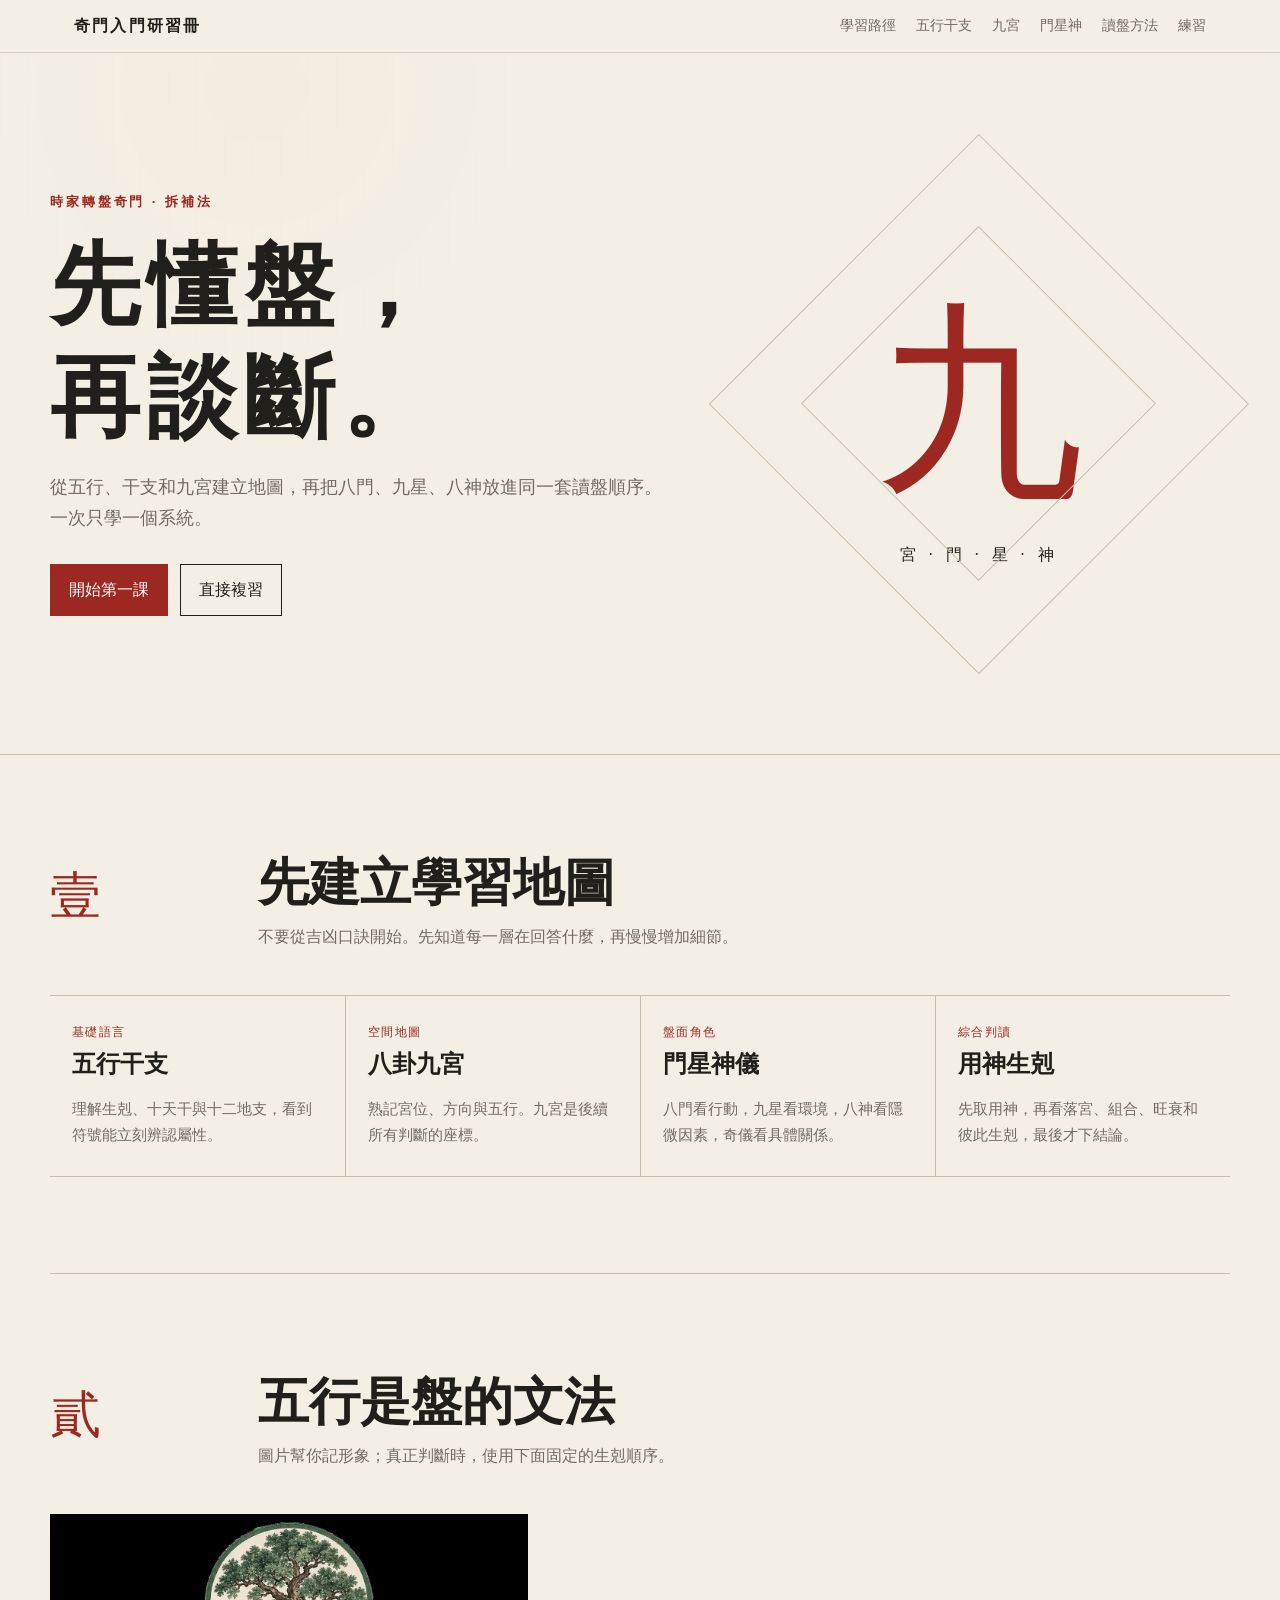
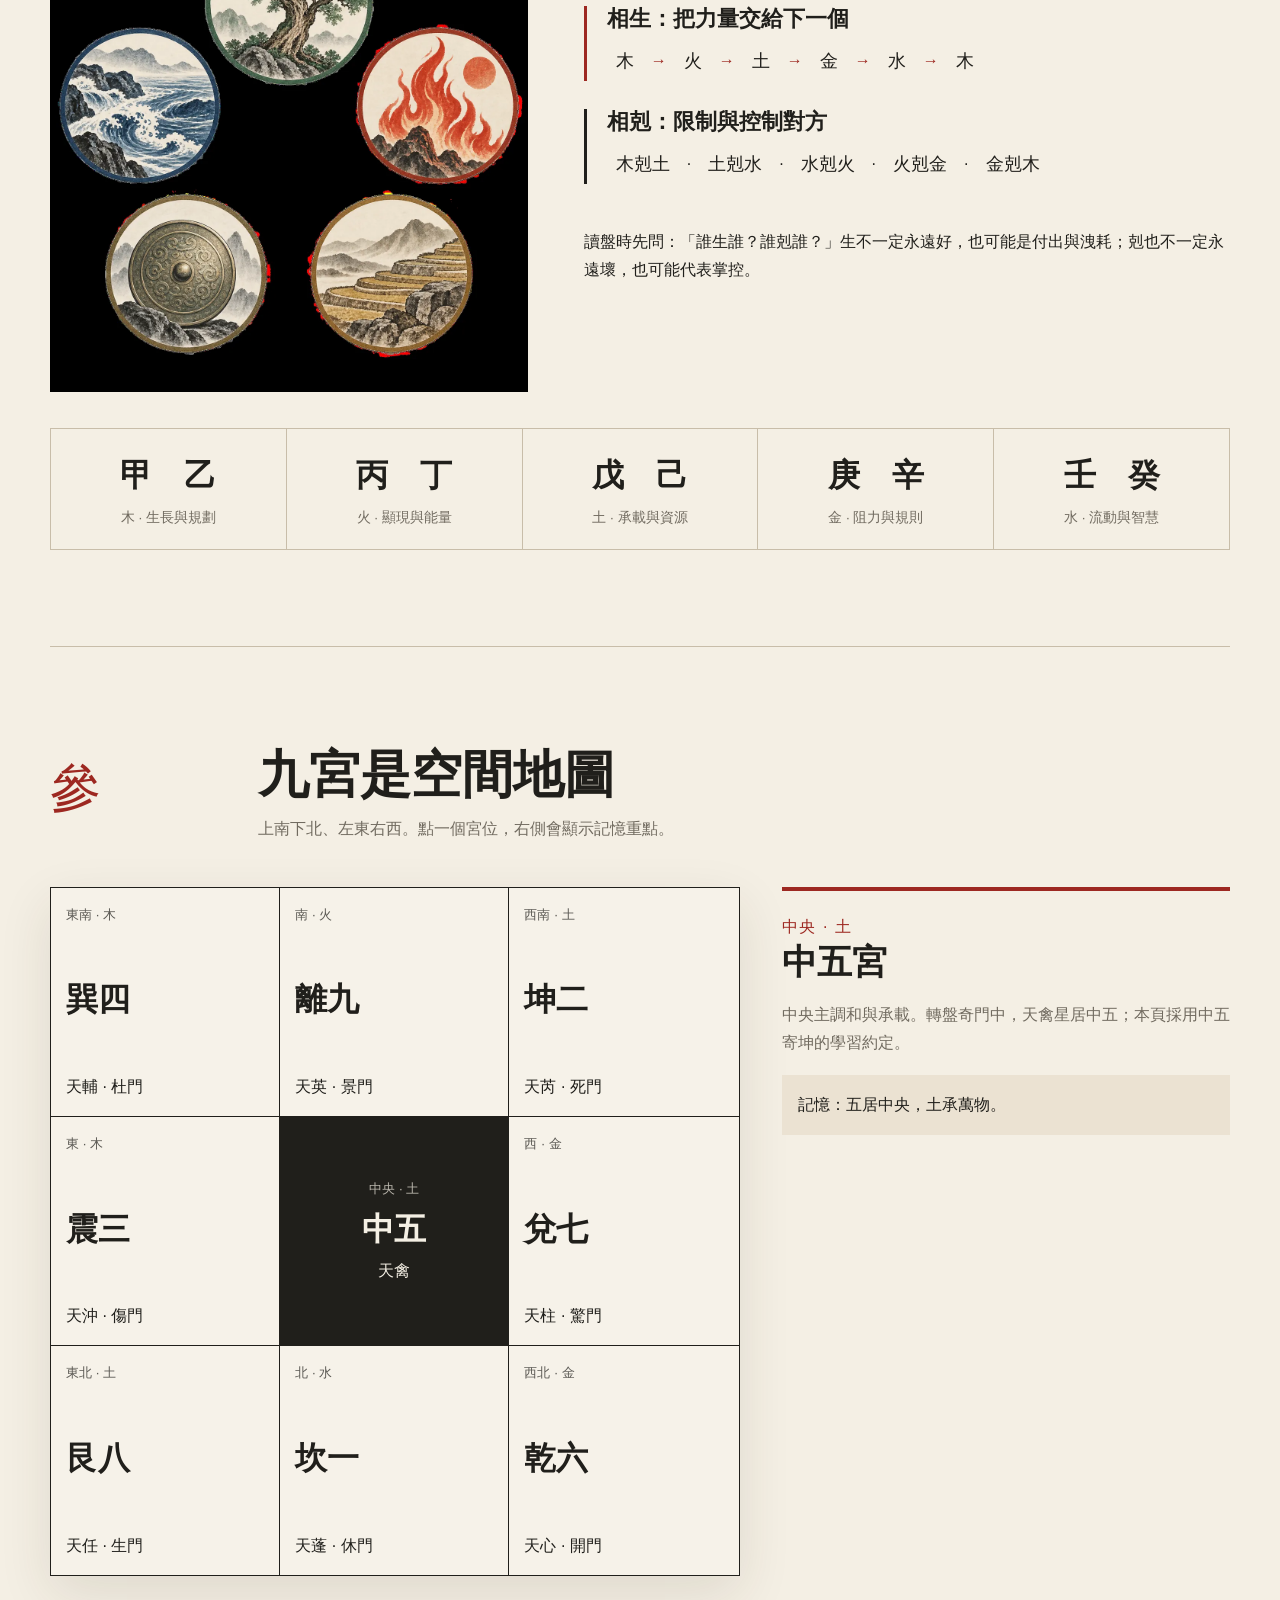
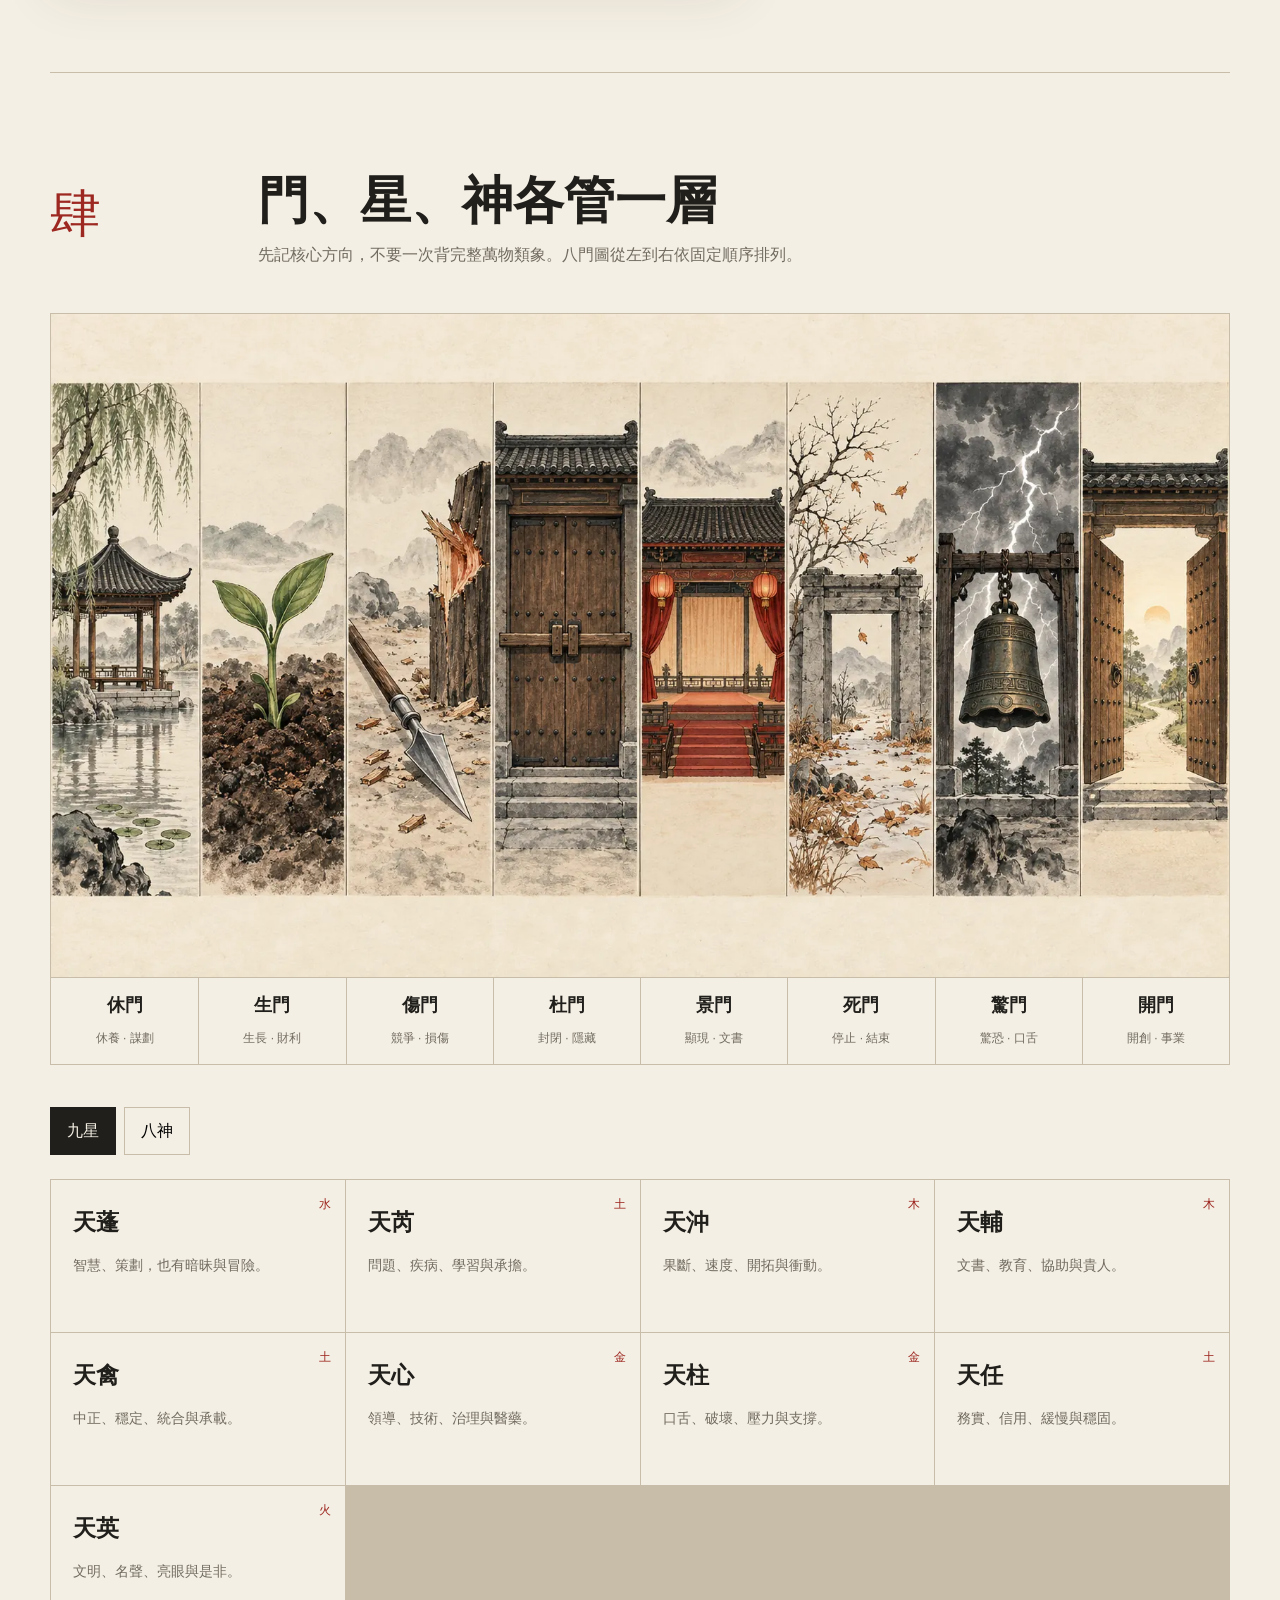
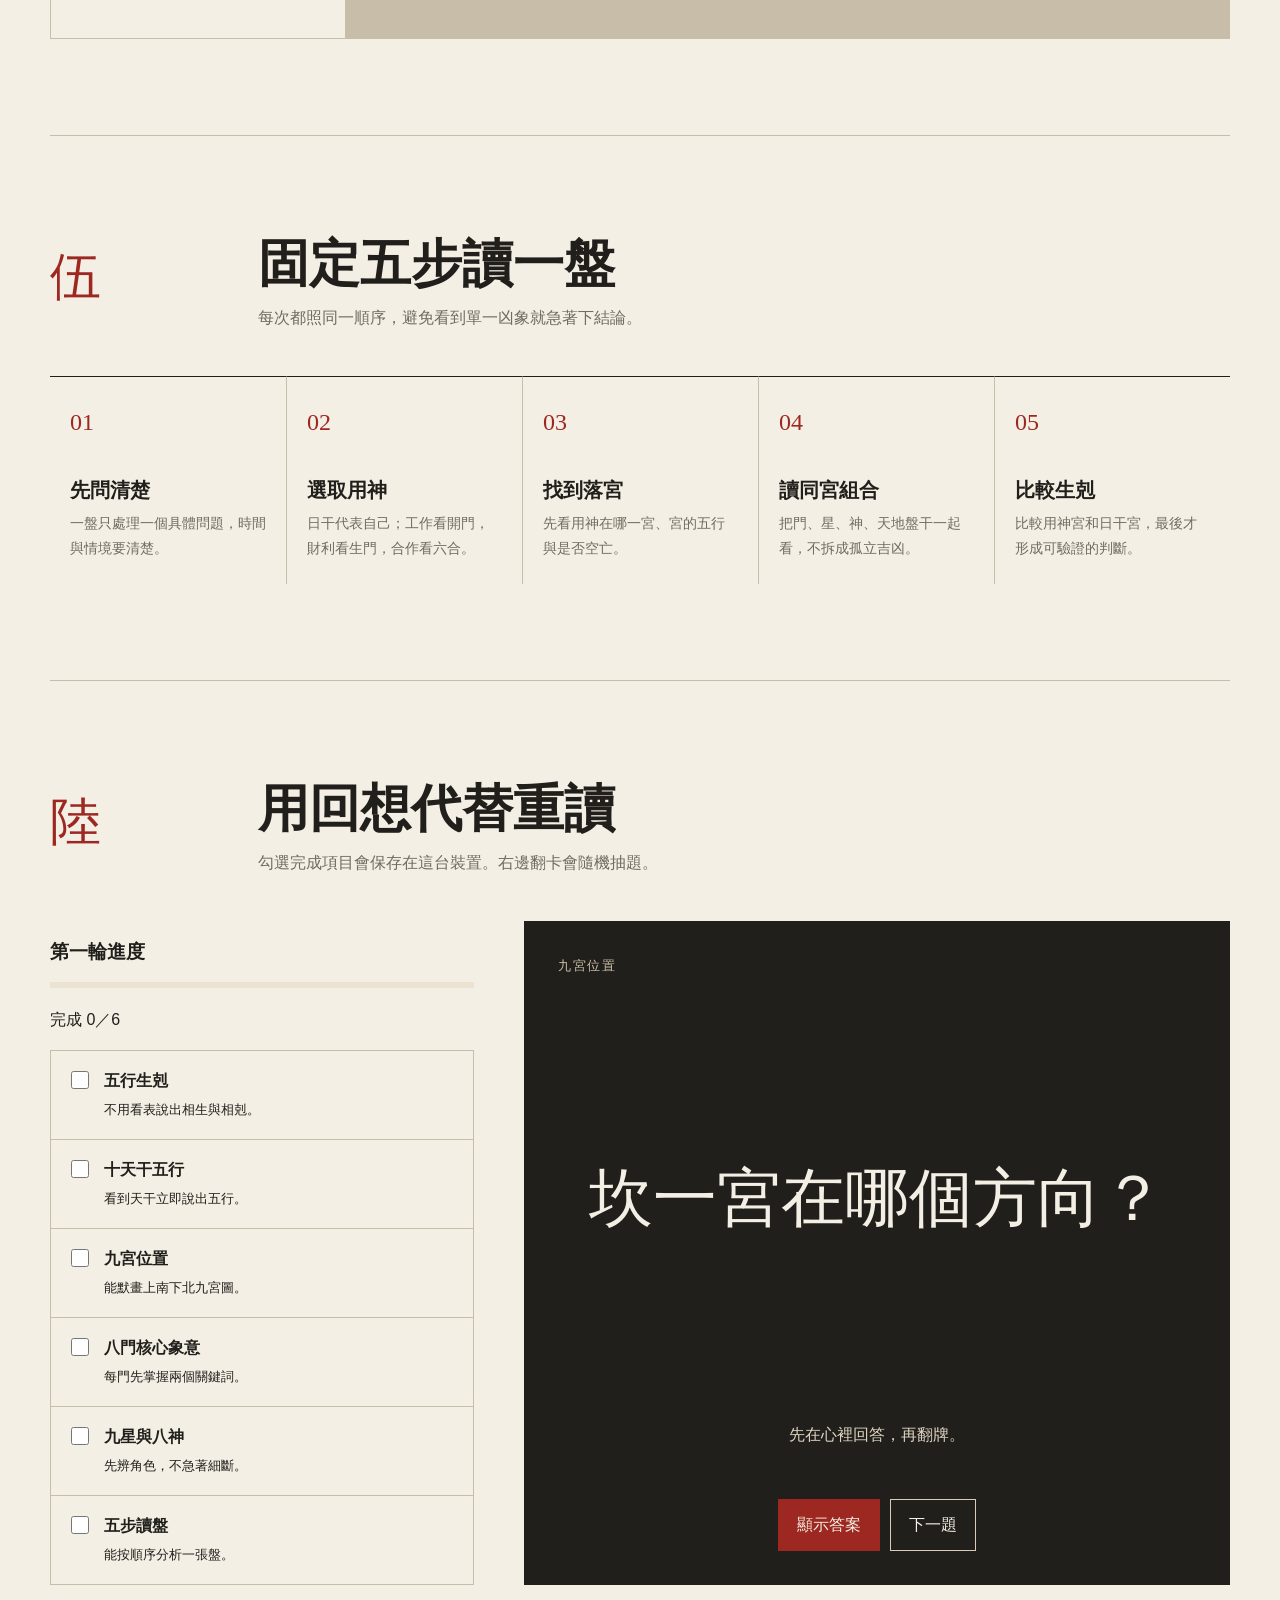
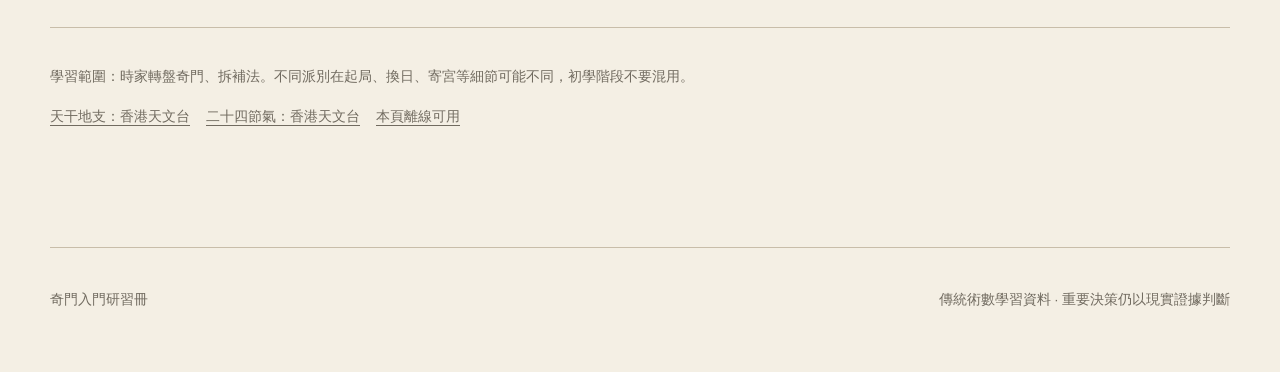
==== index.html @ 58c88478 "Initial: qimen learning page for GitHub Pages" ====
<!doctype html>
<html lang="zh-Hant">
<head>
  <meta charset="utf-8">
  <meta name="viewport" content="width=device-width, initial-scale=1">
  <meta name="description" content="時家轉盤奇門・拆補法的零基礎學習頁：五行、九宮、八門、九星、八神與讀盤步驟。">
  <title>奇門入門研習冊</title>
  <style>
    :root {
      --paper:#f4efe4; --paper-2:#ebe2d2; --ink:#201f1b; --muted:#716b60;
      --line:#c8bda9; --red:#9d2821; --red-dark:#711b17; --green:#49664d;
      --gold:#9b7a3d; --shadow:0 18px 50px rgba(56,42,24,.11);
      --serif:"Noto Serif TC","Songti TC","PMingLiU",serif;
      --sans:"Noto Sans TC","PingFang TC","Microsoft JhengHei",sans-serif;
    }
    *{box-sizing:border-box}
    html{scroll-behavior:smooth}
    body{margin:0;background:var(--paper);color:var(--ink);font-family:var(--sans);line-height:1.75}
    body::before{content:"";position:fixed;inset:0;pointer-events:none;opacity:.24;background-image:radial-gradient(circle at 20% 10%,rgba(157,40,33,.06),transparent 24%),linear-gradient(90deg,rgba(75,57,32,.025) 1px,transparent 1px);background-size:auto,28px 28px}
    a{color:inherit}
    button,input{font:inherit}
    .skip{position:absolute;left:-9999px}.skip:focus{left:16px;top:16px;z-index:20;background:var(--ink);color:var(--paper);padding:8px 14px}
    .topbar{position:sticky;top:0;z-index:10;background:rgba(244,239,228,.92);backdrop-filter:blur(14px);border-bottom:1px solid rgba(113,107,96,.22)}
    .nav{max-width:1180px;margin:auto;padding:12px 24px;display:flex;align-items:center;justify-content:space-between;gap:24px}
    .brand{font-family:var(--serif);font-weight:700;letter-spacing:.14em;white-space:nowrap}
    .nav-links{display:flex;gap:20px;overflow:auto;font-size:.9rem;color:var(--muted);scrollbar-width:none}.nav-links a{text-decoration:none;white-space:nowrap}.nav-links a:hover{color:var(--red)}
    .hero{min-height:78vh;display:grid;align-items:center;border-bottom:1px solid var(--line);position:relative;overflow:hidden}
    .hero-inner{width:min(1180px,calc(100% - 48px));margin:auto;padding:80px 0;display:grid;grid-template-columns:1.1fr .9fr;gap:64px;align-items:center}
    .eyebrow{color:var(--red);letter-spacing:.22em;font-size:.82rem;font-weight:700;text-transform:uppercase}
    h1,h2,h3{font-family:var(--serif);line-height:1.25}
    h1{font-size:clamp(3rem,7vw,6.8rem);font-weight:600;letter-spacing:.08em;margin:.18em 0}.hero p{font-size:1.1rem;color:var(--muted);max-width:39rem}
    .hero-actions{display:flex;gap:12px;flex-wrap:wrap;margin-top:30px}
    .btn{display:inline-flex;align-items:center;justify-content:center;padding:11px 18px;border:1px solid var(--ink);text-decoration:none;background:transparent;color:var(--ink);cursor:pointer}
    .btn.primary{background:var(--red);border-color:var(--red);color:#fff}.btn:hover{transform:translateY(-1px)}
    .hero-mark{aspect-ratio:1;position:relative;display:grid;place-items:center}
    .hero-mark::before,.hero-mark::after{content:"";position:absolute;border:1px solid var(--line);transform:rotate(45deg)}
    .hero-mark::before{inset:12%}.hero-mark::after{inset:25%}
    .hero-number{font-family:var(--serif);font-size:clamp(7rem,18vw,13rem);color:var(--red);line-height:1}.hero-caption{position:absolute;bottom:17%;font-family:var(--serif);letter-spacing:.28em}
    main{position:relative}
    .section{width:min(1180px,calc(100% - 48px));margin:auto;padding:96px 0;border-bottom:1px solid var(--line)}
    .section-head{display:grid;grid-template-columns:180px 1fr;gap:28px;margin-bottom:44px}.section-no{font-family:var(--serif);font-size:3.2rem;color:var(--red)}.section-title h2{font-size:clamp(2rem,4vw,3.6rem);margin:0 0 8px}.section-title p{margin:0;color:var(--muted);max-width:700px}
    .path{display:grid;grid-template-columns:repeat(4,1fr);border-top:1px solid var(--line);border-bottom:1px solid var(--line)}
    .path-item{padding:26px 22px;min-height:180px}.path-item+.path-item{border-left:1px solid var(--line)}.path-item strong{font-family:var(--serif);font-size:1.5rem}.path-item p{color:var(--muted);font-size:.92rem;margin:.8em 0 0}.path-tag{color:var(--red);font-size:.75rem;letter-spacing:.12em}
    .element-layout{display:grid;grid-template-columns:minmax(300px,.85fr) 1.15fr;gap:56px;align-items:center}.element-art{width:100%;display:block}.cycles{display:grid;gap:28px}.cycle{padding-left:20px;border-left:3px solid var(--red)}.cycle.control{border-color:var(--ink)}.cycle h3{margin:0 0 8px;font-size:1.35rem}.cycle-row{display:flex;align-items:center;gap:8px;flex-wrap:wrap}.node{font-family:var(--serif);font-size:1.15rem;padding:4px 9px}.arrow{color:var(--red)}
    .stems{display:grid;grid-template-columns:repeat(5,1fr);gap:1px;background:var(--line);border:1px solid var(--line);margin-top:36px}.stem{background:var(--paper);padding:18px;text-align:center}.stem b{display:block;font-family:var(--serif);font-size:2rem}.stem span{color:var(--muted);font-size:.85rem}
    .palace-wrap{display:grid;grid-template-columns:minmax(300px,1fr) minmax(260px,.65fr);gap:42px;align-items:start;min-width:0}.palace-grid{display:grid;grid-template-columns:repeat(3,minmax(0,1fr));border:1px solid var(--ink);box-shadow:var(--shadow);width:100%;min-width:0}
    .palace{aspect-ratio:1;min-width:0;overflow:hidden;border:0;background:rgba(255,255,255,.2);color:var(--ink);padding:15px;cursor:pointer;display:flex;flex-direction:column;align-items:flex-start;justify-content:space-between;text-align:left}.palace:nth-child(-n+6){border-bottom:1px solid var(--ink)}.palace:not(:nth-child(3n)){border-right:1px solid var(--ink)}.palace:hover,.palace[aria-pressed="true"]{background:var(--red);color:#fff}.palace strong{font-family:var(--serif);font-size:clamp(1.2rem,3vw,2rem)}.palace small{opacity:.72}.palace span,.palace small{max-width:100%;overflow-wrap:anywhere}.palace.center{align-items:center;justify-content:center;background:var(--ink);color:var(--paper)}
    .detail{position:sticky;top:82px;border-top:4px solid var(--red);padding-top:22px}.detail h3{font-size:2.2rem;margin:0}.detail-meta{color:var(--red);letter-spacing:.1em}.detail p{color:var(--muted)}.memory-line{margin-top:18px;padding:16px;background:var(--paper-2);font-family:var(--serif)}
    .gates-art{margin:0;overflow:hidden;border:1px solid var(--line);background:#eee2cf}.gates-art img{width:100%;display:block}.gate-labels{display:grid;grid-template-columns:repeat(8,1fr);border:1px solid var(--line);border-top:0}.gate-label{padding:12px 4px;text-align:center;font-family:var(--serif);font-size:1.1rem}.gate-label+.gate-label{border-left:1px solid var(--line)}.gate-label b{display:block}.gate-label span{font-family:var(--sans);font-size:.75rem;color:var(--muted)}
    .symbol-tabs{display:flex;gap:8px;margin:42px 0 24px}.tab{padding:9px 16px;border:1px solid var(--line);background:transparent;cursor:pointer}.tab[aria-selected="true"]{background:var(--ink);color:var(--paper);border-color:var(--ink)}
    .symbol-grid{display:grid;grid-template-columns:repeat(4,1fr);gap:1px;background:var(--line);border:1px solid var(--line)}.symbol-card{min-height:152px;background:var(--paper);padding:22px;position:relative}.symbol-card b{display:block;font-family:var(--serif);font-size:1.45rem;margin-bottom:10px}.symbol-card p{margin:0;color:var(--muted);font-size:.9rem}.symbol-card .nature{position:absolute;right:14px;top:14px;color:var(--red);font-size:.75rem}.panel[hidden]{display:none}
    .method{display:grid;grid-template-columns:repeat(5,1fr);counter-reset:step}.method-step{padding:24px 20px;border-top:1px solid var(--ink);position:relative}.method-step::before{counter-increment:step;content:"0" counter(step);display:block;color:var(--red);font-family:var(--serif);font-size:1.5rem;margin-bottom:35px}.method-step h3{font-size:1.25rem;margin:0 0 8px}.method-step p{color:var(--muted);font-size:.88rem;margin:0}.method-step+.method-step{border-left:1px solid var(--line)}
    .practice{display:grid;grid-template-columns:.75fr 1.25fr;gap:50px}.checklist{display:grid;gap:1px;background:var(--line);border:1px solid var(--line)}.check-row{background:var(--paper);padding:16px;display:flex;gap:12px;align-items:flex-start;cursor:pointer}.check-row input{accent-color:var(--red);width:18px;height:18px;margin-top:4px}.progress-track{height:6px;background:var(--paper-2);margin:18px 0}.progress-fill{height:100%;width:0;background:var(--red);transition:width .25s}.quiz{background:var(--ink);color:var(--paper);padding:34px;min-height:330px;display:flex;flex-direction:column}.quiz-label{color:#cdbfa9;font-size:.8rem;letter-spacing:.14em}.quiz-prompt{font-family:var(--serif);font-size:clamp(2rem,5vw,4rem);margin:auto 0;text-align:center}.quiz-answer{min-height:78px;color:#ded3c1;text-align:center}.quiz-actions{display:flex;gap:10px;justify-content:center;flex-wrap:wrap}.quiz .btn{border-color:#d8cbb7;color:var(--paper)}.quiz .btn.primary{border-color:var(--red)}
    .note{margin-top:42px;padding:22px 0;border-top:1px solid var(--line);color:var(--muted);font-size:.9rem}.sources{display:flex;gap:16px;flex-wrap:wrap}.sources a{text-underline-offset:4px}
    footer{width:min(1180px,calc(100% - 48px));margin:auto;padding:40px 0 60px;display:flex;justify-content:space-between;gap:20px;color:var(--muted);font-size:.85rem}
    @media(max-width:900px){.hero-inner,.element-layout,.palace-wrap,.practice{grid-template-columns:1fr}.hero{min-height:auto}.hero-mark{max-width:460px;margin:auto;width:100%}.section-head{grid-template-columns:100px 1fr}.path{grid-template-columns:repeat(2,1fr)}.path-item:nth-child(3){border-left:0;border-top:1px solid var(--line)}.path-item:nth-child(4){border-top:1px solid var(--line)}.method{grid-template-columns:1fr}.method-step+.method-step{border-left:0}.method-step::before{margin-bottom:12px}.detail{position:static}.symbol-grid{grid-template-columns:repeat(3,1fr)}}
    @media(max-width:600px){.nav{padding:10px 16px}.brand{display:none}.hero-inner,.section,footer{width:min(100% - 30px,1180px)}.hero-inner{padding:55px 0;gap:15px}.hero-mark{max-width:290px}.section{padding:64px 0}.section-head{grid-template-columns:1fr;gap:8px}.section-no{font-size:1.2rem}.path{grid-template-columns:1fr}.path-item+.path-item{border-left:0;border-top:1px solid var(--line)}.stems{grid-template-columns:repeat(2,1fr)}.stem:last-child{grid-column:span 2}.palace{padding:9px;aspect-ratio:1}.palace strong{font-size:1.15rem}.gate-labels{grid-template-columns:repeat(4,1fr)}.gate-label:nth-child(5){border-left:0}.gate-label:nth-child(n+5){border-top:1px solid var(--line)}.symbol-grid{grid-template-columns:repeat(2,1fr)}.symbol-tabs{overflow:auto}.quiz{padding:24px}footer{flex-direction:column}}
    @media(prefers-reduced-motion:reduce){html{scroll-behavior:auto}.btn,.progress-fill{transition:none}}
  </style>
</head>
<body>
  <a class="skip" href="#main">跳到主要內容</a>
  <header class="topbar">
    <nav class="nav" aria-label="主要導覽">
      <div class="brand">奇門入門研習冊</div>
      <div class="nav-links"><a href="#path">學習路徑</a><a href="#elements">五行干支</a><a href="#palaces">九宮</a><a href="#symbols">門星神</a><a href="#method">讀盤方法</a><a href="#practice">練習</a></div>
    </nav>
  </header>

  <main id="main">
    <section class="hero">
      <div class="hero-inner">
        <div>
          <div class="eyebrow">時家轉盤奇門 · 拆補法</div>
          <h1>先懂盤，<br>再談斷。</h1>
          <p>從五行、干支和九宮建立地圖，再把八門、九星、八神放進同一套讀盤順序。一次只學一個系統。</p>
          <div class="hero-actions"><a class="btn primary" href="#path">開始第一課</a><a class="btn" href="#practice">直接複習</a></div>
        </div>
        <div class="hero-mark" aria-hidden="true"><div class="hero-number">九</div><div class="hero-caption">宮 · 門 · 星 · 神</div></div>
      </div>
    </section>

    <section class="section" id="path">
      <div class="section-head"><div class="section-no">壹</div><div class="section-title"><h2>先建立學習地圖</h2><p>不要從吉凶口訣開始。先知道每一層在回答什麼，再慢慢增加細節。</p></div></div>
      <div class="path">
        <article class="path-item"><div class="path-tag">基礎語言</div><strong>五行干支</strong><p>理解生剋、十天干與十二地支，看到符號能立刻辨認屬性。</p></article>
        <article class="path-item"><div class="path-tag">空間地圖</div><strong>八卦九宮</strong><p>熟記宮位、方向與五行。九宮是後續所有判斷的座標。</p></article>
        <article class="path-item"><div class="path-tag">盤面角色</div><strong>門星神儀</strong><p>八門看行動，九星看環境，八神看隱微因素，奇儀看具體關係。</p></article>
        <article class="path-item"><div class="path-tag">綜合判讀</div><strong>用神生剋</strong><p>先取用神，再看落宮、組合、旺衰和彼此生剋，最後才下結論。</p></article>
      </div>
    </section>

    <section class="section" id="elements">
      <div class="section-head"><div class="section-no">貳</div><div class="section-title"><h2>五行是盤的文法</h2><p>圖片幫你記形象；真正判斷時，使用下面固定的生剋順序。</p></div></div>
      <div class="element-layout">
        <img class="element-art" src="assets/five-elements-mnemonic.webp" alt="木、火、土、金、水五種自然意象環形排列：古木、火焰、梯田、銅鏡與流水">
        <div class="cycles">
          <div class="cycle"><h3>相生：把力量交給下一個</h3><div class="cycle-row"><span class="node">木</span><span class="arrow">→</span><span class="node">火</span><span class="arrow">→</span><span class="node">土</span><span class="arrow">→</span><span class="node">金</span><span class="arrow">→</span><span class="node">水</span><span class="arrow">→</span><span class="node">木</span></div></div>
          <div class="cycle control"><h3>相剋：限制與控制對方</h3><div class="cycle-row"><span class="node">木剋土</span><span>·</span><span class="node">土剋水</span><span>·</span><span class="node">水剋火</span><span>·</span><span class="node">火剋金</span><span>·</span><span class="node">金剋木</span></div></div>
          <p>讀盤時先問：「誰生誰？誰剋誰？」生不一定永遠好，也可能是付出與洩耗；剋也不一定永遠壞，也可能代表掌控。</p>
        </div>
      </div>
      <div class="stems" aria-label="十天干五行">
        <div class="stem"><b>甲　乙</b><span>木 · 生長與規劃</span></div><div class="stem"><b>丙　丁</b><span>火 · 顯現與能量</span></div><div class="stem"><b>戊　己</b><span>土 · 承載與資源</span></div><div class="stem"><b>庚　辛</b><span>金 · 阻力與規則</span></div><div class="stem"><b>壬　癸</b><span>水 · 流動與智慧</span></div>
      </div>
    </section>

    <section class="section" id="palaces">
      <div class="section-head"><div class="section-no">參</div><div class="section-title"><h2>九宮是空間地圖</h2><p>上南下北、左東右西。點一個宮位，右側會顯示記憶重點。</p></div></div>
      <div class="palace-wrap">
        <div class="palace-grid" aria-label="九宮固定位置">
          <button class="palace" data-palace="巽四" aria-pressed="false"><small>東南 · 木</small><strong>巽四</strong><span>天輔 · 杜門</span></button>
          <button class="palace" data-palace="離九" aria-pressed="false"><small>南 · 火</small><strong>離九</strong><span>天英 · 景門</span></button>
          <button class="palace" data-palace="坤二" aria-pressed="false"><small>西南 · 土</small><strong>坤二</strong><span>天芮 · 死門</span></button>
          <button class="palace" data-palace="震三" aria-pressed="false"><small>東 · 木</small><strong>震三</strong><span>天沖 · 傷門</span></button>
          <button class="palace center" data-palace="中五" aria-pressed="true"><small>中央 · 土</small><strong>中五</strong><span>天禽</span></button>
          <button class="palace" data-palace="兌七" aria-pressed="false"><small>西 · 金</small><strong>兌七</strong><span>天柱 · 驚門</span></button>
          <button class="palace" data-palace="艮八" aria-pressed="false"><small>東北 · 土</small><strong>艮八</strong><span>天任 · 生門</span></button>
          <button class="palace" data-palace="坎一" aria-pressed="false"><small>北 · 水</small><strong>坎一</strong><span>天蓬 · 休門</span></button>
          <button class="palace" data-palace="乾六" aria-pressed="false"><small>西北 · 金</small><strong>乾六</strong><span>天心 · 開門</span></button>
        </div>
        <aside class="detail" aria-live="polite"><div class="detail-meta" id="detailMeta">中央 · 土</div><h3 id="detailTitle">中五宮</h3><p id="detailText">中央主調和與承載。轉盤奇門中，天禽星居中五；本頁採用中五寄坤的學習約定。</p><div class="memory-line" id="detailMemory">記憶：五居中央，土承萬物。</div></aside>
      </div>
    </section>

    <section class="section" id="symbols">
      <div class="section-head"><div class="section-no">肆</div><div class="section-title"><h2>門、星、神各管一層</h2><p>先記核心方向，不要一次背完整萬物類象。八門圖從左到右依固定順序排列。</p></div></div>
      <figure class="gates-art"><img src="assets/eight-gates-mnemonic.webp" alt="八幅無文字場景，依序象徵休、生、傷、杜、景、死、驚、開八門"></figure>
      <div class="gate-labels" aria-label="八門意象">
        <div class="gate-label"><b>休門</b><span>休養 · 謀劃</span></div><div class="gate-label"><b>生門</b><span>生長 · 財利</span></div><div class="gate-label"><b>傷門</b><span>競爭 · 損傷</span></div><div class="gate-label"><b>杜門</b><span>封閉 · 隱藏</span></div><div class="gate-label"><b>景門</b><span>顯現 · 文書</span></div><div class="gate-label"><b>死門</b><span>停止 · 結束</span></div><div class="gate-label"><b>驚門</b><span>驚恐 · 口舌</span></div><div class="gate-label"><b>開門</b><span>開創 · 事業</span></div>
      </div>
      <div class="symbol-tabs" role="tablist" aria-label="符號分類"><button class="tab" role="tab" aria-selected="true" aria-controls="starsPanel" id="starsTab">九星</button><button class="tab" role="tab" aria-selected="false" aria-controls="spiritsPanel" id="spiritsTab">八神</button></div>
      <div class="panel" id="starsPanel" role="tabpanel" aria-labelledby="starsTab"><div class="symbol-grid">
        <article class="symbol-card"><span class="nature">水</span><b>天蓬</b><p>智慧、策劃，也有暗昧與冒險。</p></article><article class="symbol-card"><span class="nature">土</span><b>天芮</b><p>問題、疾病、學習與承擔。</p></article><article class="symbol-card"><span class="nature">木</span><b>天沖</b><p>果斷、速度、開拓與衝動。</p></article><article class="symbol-card"><span class="nature">木</span><b>天輔</b><p>文書、教育、協助與貴人。</p></article><article class="symbol-card"><span class="nature">土</span><b>天禽</b><p>中正、穩定、統合與承載。</p></article><article class="symbol-card"><span class="nature">金</span><b>天心</b><p>領導、技術、治理與醫藥。</p></article><article class="symbol-card"><span class="nature">金</span><b>天柱</b><p>口舌、破壞、壓力與支撐。</p></article><article class="symbol-card"><span class="nature">土</span><b>天任</b><p>務實、信用、緩慢與穩固。</p></article><article class="symbol-card"><span class="nature">火</span><b>天英</b><p>文明、名聲、亮眼與是非。</p></article>
      </div></div>
      <div class="panel" id="spiritsPanel" role="tabpanel" aria-labelledby="spiritsTab" hidden><div class="symbol-grid">
        <article class="symbol-card"><b>值符</b><p>權威、主導、貴人與正面力量。</p></article><article class="symbol-card"><b>螣蛇</b><p>纏繞、疑慮、虛幻與反覆。</p></article><article class="symbol-card"><b>太陰</b><p>細密、隱蔽、暗助與內在。</p></article><article class="symbol-card"><b>六合</b><p>合作、連結、交易與關係。</p></article><article class="symbol-card"><b>白虎</b><p>壓力、猛烈、傷害與執行。</p></article><article class="symbol-card"><b>玄武</b><p>隱情、資訊、欺瞞與流動。</p></article><article class="symbol-card"><b>九地</b><p>低調、穩守、落地與緩慢。</p></article><article class="symbol-card"><b>九天</b><p>高遠、擴張、聲勢與行動。</p></article>
      </div></div>
    </section>

    <section class="section" id="method">
      <div class="section-head"><div class="section-no">伍</div><div class="section-title"><h2>固定五步讀一盤</h2><p>每次都照同一順序，避免看到單一凶象就急著下結論。</p></div></div>
      <div class="method"><article class="method-step"><h3>先問清楚</h3><p>一盤只處理一個具體問題，時間與情境要清楚。</p></article><article class="method-step"><h3>選取用神</h3><p>日干代表自己；工作看開門，財利看生門，合作看六合。</p></article><article class="method-step"><h3>找到落宮</h3><p>先看用神在哪一宮、宮的五行與是否空亡。</p></article><article class="method-step"><h3>讀同宮組合</h3><p>把門、星、神、天地盤干一起看，不拆成孤立吉凶。</p></article><article class="method-step"><h3>比較生剋</h3><p>比較用神宮和日干宮，最後才形成可驗證的判斷。</p></article></div>
    </section>

    <section class="section" id="practice">
      <div class="section-head"><div class="section-no">陸</div><div class="section-title"><h2>用回想代替重讀</h2><p>勾選完成項目會保存在這台裝置。右邊翻卡會隨機抽題。</p></div></div>
      <div class="practice">
        <div><h3>第一輪進度</h3><div class="progress-track" aria-hidden="true"><div class="progress-fill" id="progressFill"></div></div><p id="progressText" aria-live="polite">完成 0／6</p><div class="checklist">
          <label class="check-row"><input type="checkbox" data-progress="elements"><span><b>五行生剋</b><br><small>不用看表說出相生與相剋。</small></span></label><label class="check-row"><input type="checkbox" data-progress="stems"><span><b>十天干五行</b><br><small>看到天干立即說出五行。</small></span></label><label class="check-row"><input type="checkbox" data-progress="palaces"><span><b>九宮位置</b><br><small>能默畫上南下北九宮圖。</small></span></label><label class="check-row"><input type="checkbox" data-progress="gates"><span><b>八門核心象意</b><br><small>每門先掌握兩個關鍵詞。</small></span></label><label class="check-row"><input type="checkbox" data-progress="stars"><span><b>九星與八神</b><br><small>先辨角色，不急著細斷。</small></span></label><label class="check-row"><input type="checkbox" data-progress="method"><span><b>五步讀盤</b><br><small>能按順序分析一張盤。</small></span></label>
        </div></div>
        <div class="quiz" aria-live="polite"><div class="quiz-label" id="quizCategory">九宮位置</div><div class="quiz-prompt" id="quizPrompt">坎一宮在哪個方向？</div><div class="quiz-answer" id="quizAnswer">先在心裡回答，再翻牌。</div><div class="quiz-actions"><button class="btn primary" id="revealBtn">顯示答案</button><button class="btn" id="nextBtn">下一題</button></div></div>
      </div>
      <div class="note"><p>學習範圍：時家轉盤奇門、拆補法。不同派別在起局、換日、寄宮等細節可能不同，初學階段不要混用。</p><div class="sources"><a href="https://www.hko.gov.hk/tc/gts/time/stemsandbranches.htm">天干地支：香港天文台</a><a href="https://www.hko.gov.hk/tc/gts/time/24solarterms.htm">二十四節氣：香港天文台</a><a href="../qimen-learning/">本頁離線可用</a></div></div>
    </section>
  </main>
  <footer><span>奇門入門研習冊</span><span>傳統術數學習資料 · 重要決策仍以現實證據判斷</span></footer>

  <script>
    const palaceData={
      '巽四':['東南 · 木','巽四宮','原始配置為天輔星、杜門。巽有進入、流動與滲透的空間感。','記憶：東南風入巽，四宮屬木。'],
      '離九':['南 · 火','離九宮','原始配置為天英星、景門。離主光明、顯現，也容易讓事情被看見。','記憶：南方日光最盛，離火居九。'],
      '坤二':['西南 · 土','坤二宮','原始配置為天芮星、死門。坤主承載、順勢與大地。','記憶：大地為坤，二宮在西南。'],
      '震三':['東 · 木','震三宮','原始配置為天沖星、傷門。震像雷動，帶有啟動與衝擊。','記憶：東方春雷起，震木居三。'],
      '中五':['中央 · 土','中五宮','中央主調和與承載。轉盤奇門中，天禽星居中五；本頁採用中五寄坤的學習約定。','記憶：五居中央，土承萬物。'],
      '兌七':['西 · 金','兌七宮','原始配置為天柱星、驚門。兌與言語、交流和喜悅相關。','記憶：西方屬金，兌口居七。'],
      '艮八':['東北 · 土','艮八宮','原始配置為天任星、生門。艮像山，象徵停止、界線與積累。','記憶：東北有山，艮土居八。'],
      '坎一':['北 · 水','坎一宮','原始配置為天蓬星、休門。坎主水、深處、流動與風險。','記憶：北方寒水，坎水居一。'],
      '乾六':['西北 · 金','乾六宮','原始配置為天心星、開門。乾主天、主導、規則與開創。','記憶：西北為天，乾金居六。']
    };
    document.querySelectorAll('.palace').forEach(btn=>btn.addEventListener('click',()=>{
      document.querySelectorAll('.palace').forEach(x=>x.setAttribute('aria-pressed','false'));btn.setAttribute('aria-pressed','true');
      const d=palaceData[btn.dataset.palace];document.getElementById('detailMeta').textContent=d[0];document.getElementById('detailTitle').textContent=d[1];document.getElementById('detailText').textContent=d[2];document.getElementById('detailMemory').textContent=d[3];
    }));
    document.querySelectorAll('[role="tab"]').forEach(tab=>tab.addEventListener('click',()=>{
      document.querySelectorAll('[role="tab"]').forEach(t=>t.setAttribute('aria-selected','false'));tab.setAttribute('aria-selected','true');
      document.querySelectorAll('[role="tabpanel"]').forEach(p=>p.hidden=true);document.getElementById(tab.getAttribute('aria-controls')).hidden=false;
    }));
    const checks=[...document.querySelectorAll('[data-progress]')];
    try{const saved=JSON.parse(localStorage.getItem('qimenProgress')||'{}');checks.forEach(c=>c.checked=!!saved[c.dataset.progress])}catch(e){}
    function updateProgress(){const done=checks.filter(c=>c.checked).length;document.getElementById('progressFill').style.width=(done/checks.length*100)+'%';document.getElementById('progressText').textContent=`完成 ${done}／${checks.length}`;const state={};checks.forEach(c=>state[c.dataset.progress]=c.checked);try{localStorage.setItem('qimenProgress',JSON.stringify(state))}catch(e){}}
    checks.forEach(c=>c.addEventListener('change',updateProgress));updateProgress();
    const quiz=[
      ['九宮位置','坎一宮在哪個方向？','北方，五行屬水。'],['九宮位置','離九宮在哪個方向？','南方，五行屬火。'],['九宮位置','乾六宮在哪個方向？','西北，五行屬金。'],['九宮位置','震三宮的原始星門？','天沖星、傷門。'],['五行生剋','金生什麼？又剋什麼？','金生水，金剋木。'],['五行生剋','木生什麼？又剋什麼？','木生火，木剋土。'],['十天干','丙、丁屬什麼五行？','丙、丁屬火。'],['十天干','壬、癸屬什麼五行？','壬、癸屬水。'],['八門','哪一門代表工作與開創？','開門。'],['八門','哪一門代表財利與生長？','生門。'],['八門','杜門的核心狀態？','封閉、堵塞與隱藏。'],['讀盤方法','工作問題主要看哪個門？','開門；同時以日干看自己、值符看主導力量。'],['讀盤方法','找到用神之後先看什麼？','看它落在哪一宮、宮的五行，以及是否空亡。']
    ];
    let qIndex=0,revealed=false;
    function drawQuiz(){const q=quiz[qIndex];document.getElementById('quizCategory').textContent=q[0];document.getElementById('quizPrompt').textContent=q[1];document.getElementById('quizAnswer').textContent='先在心裡回答，再翻牌。';document.getElementById('revealBtn').textContent='顯示答案';revealed=false}
    document.getElementById('revealBtn').addEventListener('click',()=>{revealed=!revealed;document.getElementById('quizAnswer').textContent=revealed?quiz[qIndex][2]:'先在心裡回答，再翻牌。';document.getElementById('revealBtn').textContent=revealed?'收起答案':'顯示答案'});
    document.getElementById('nextBtn').addEventListener('click',()=>{let next=qIndex;while(next===qIndex)next=Math.floor(Math.random()*quiz.length);qIndex=next;drawQuiz()});
  </script>
</body>
</html>
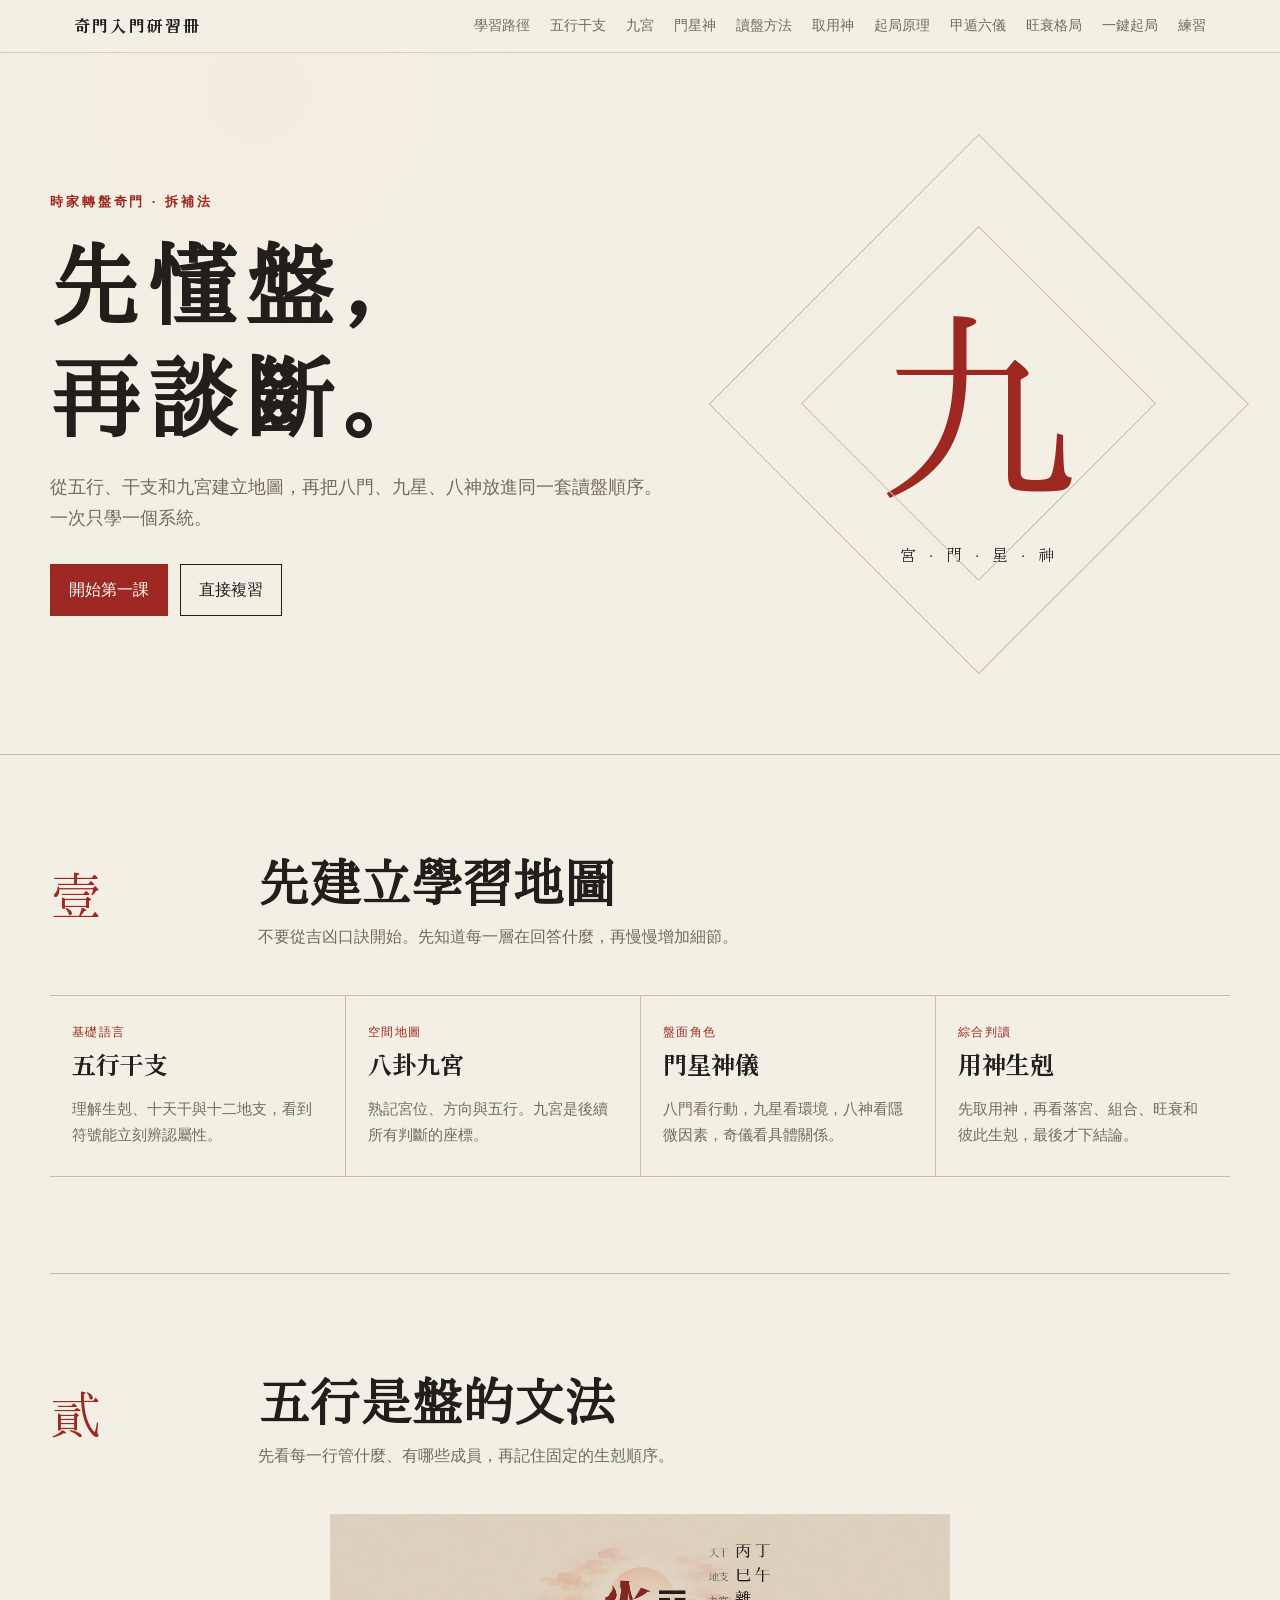
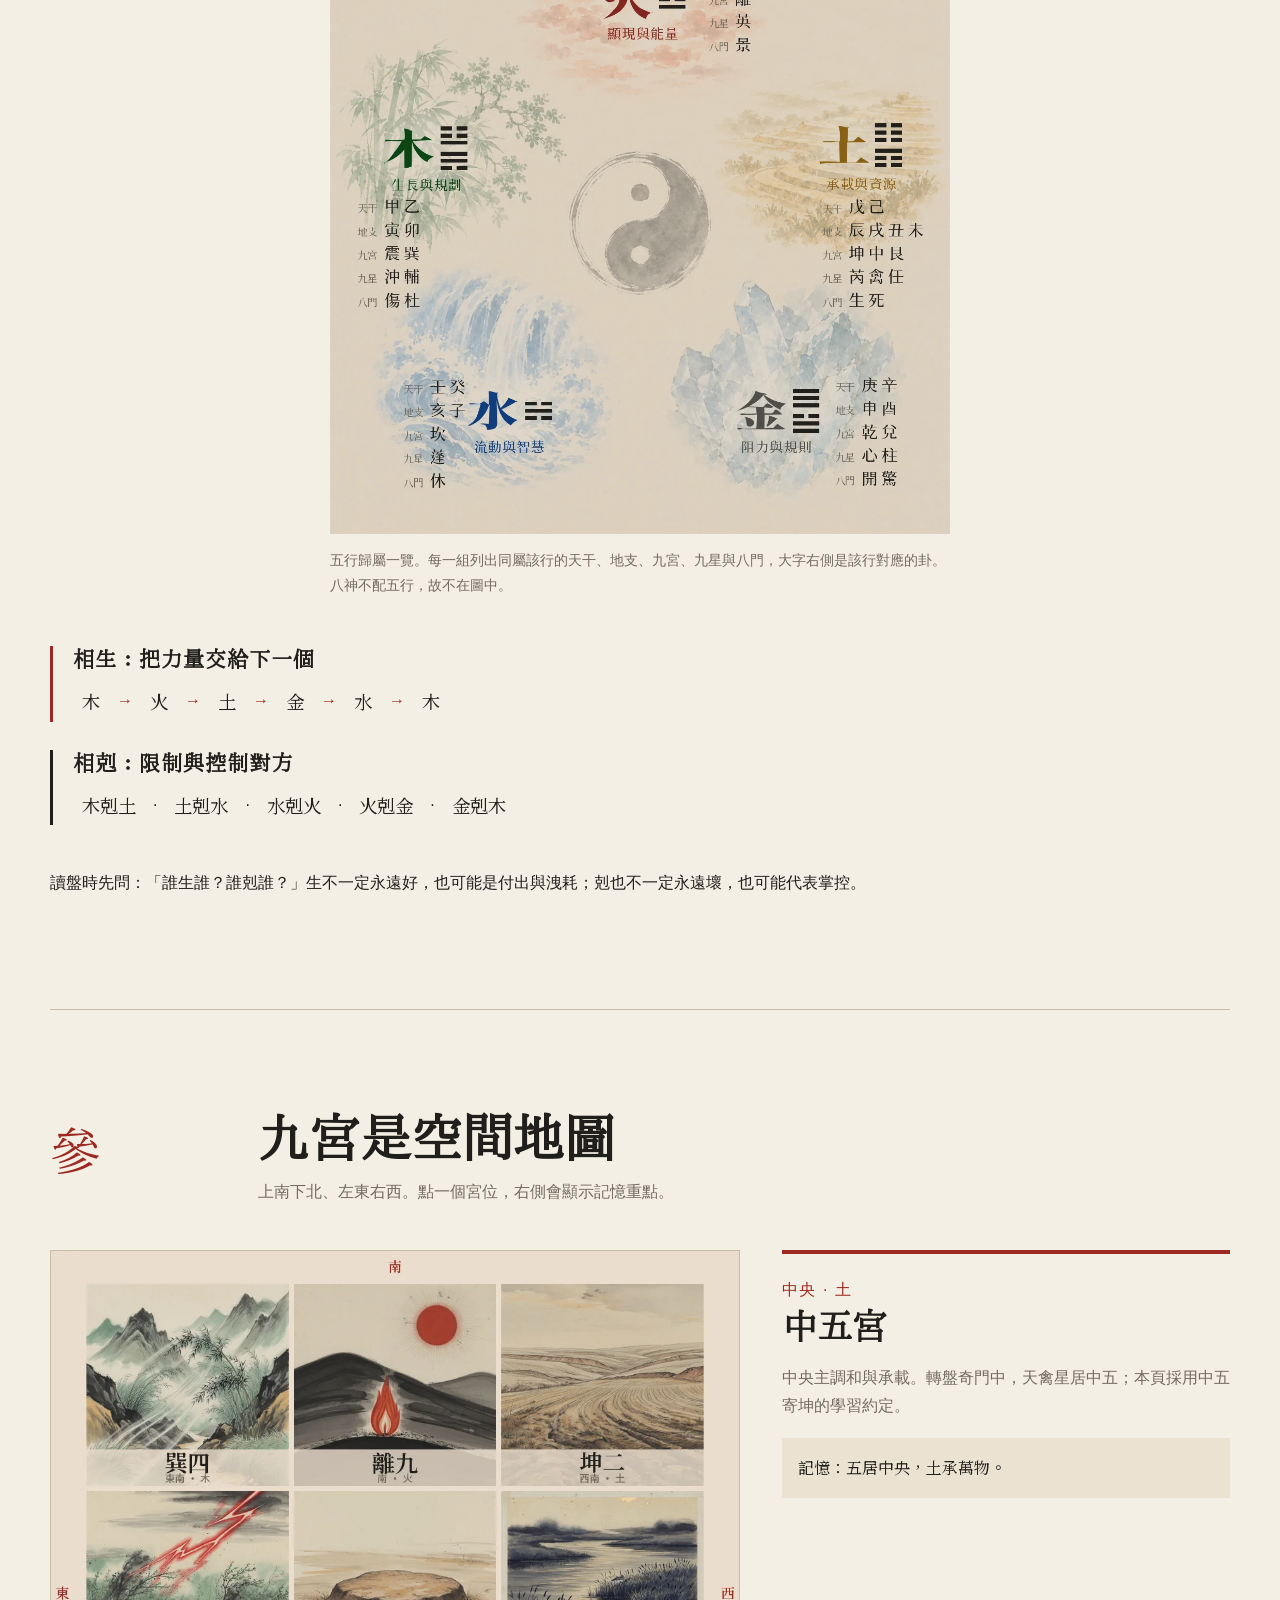
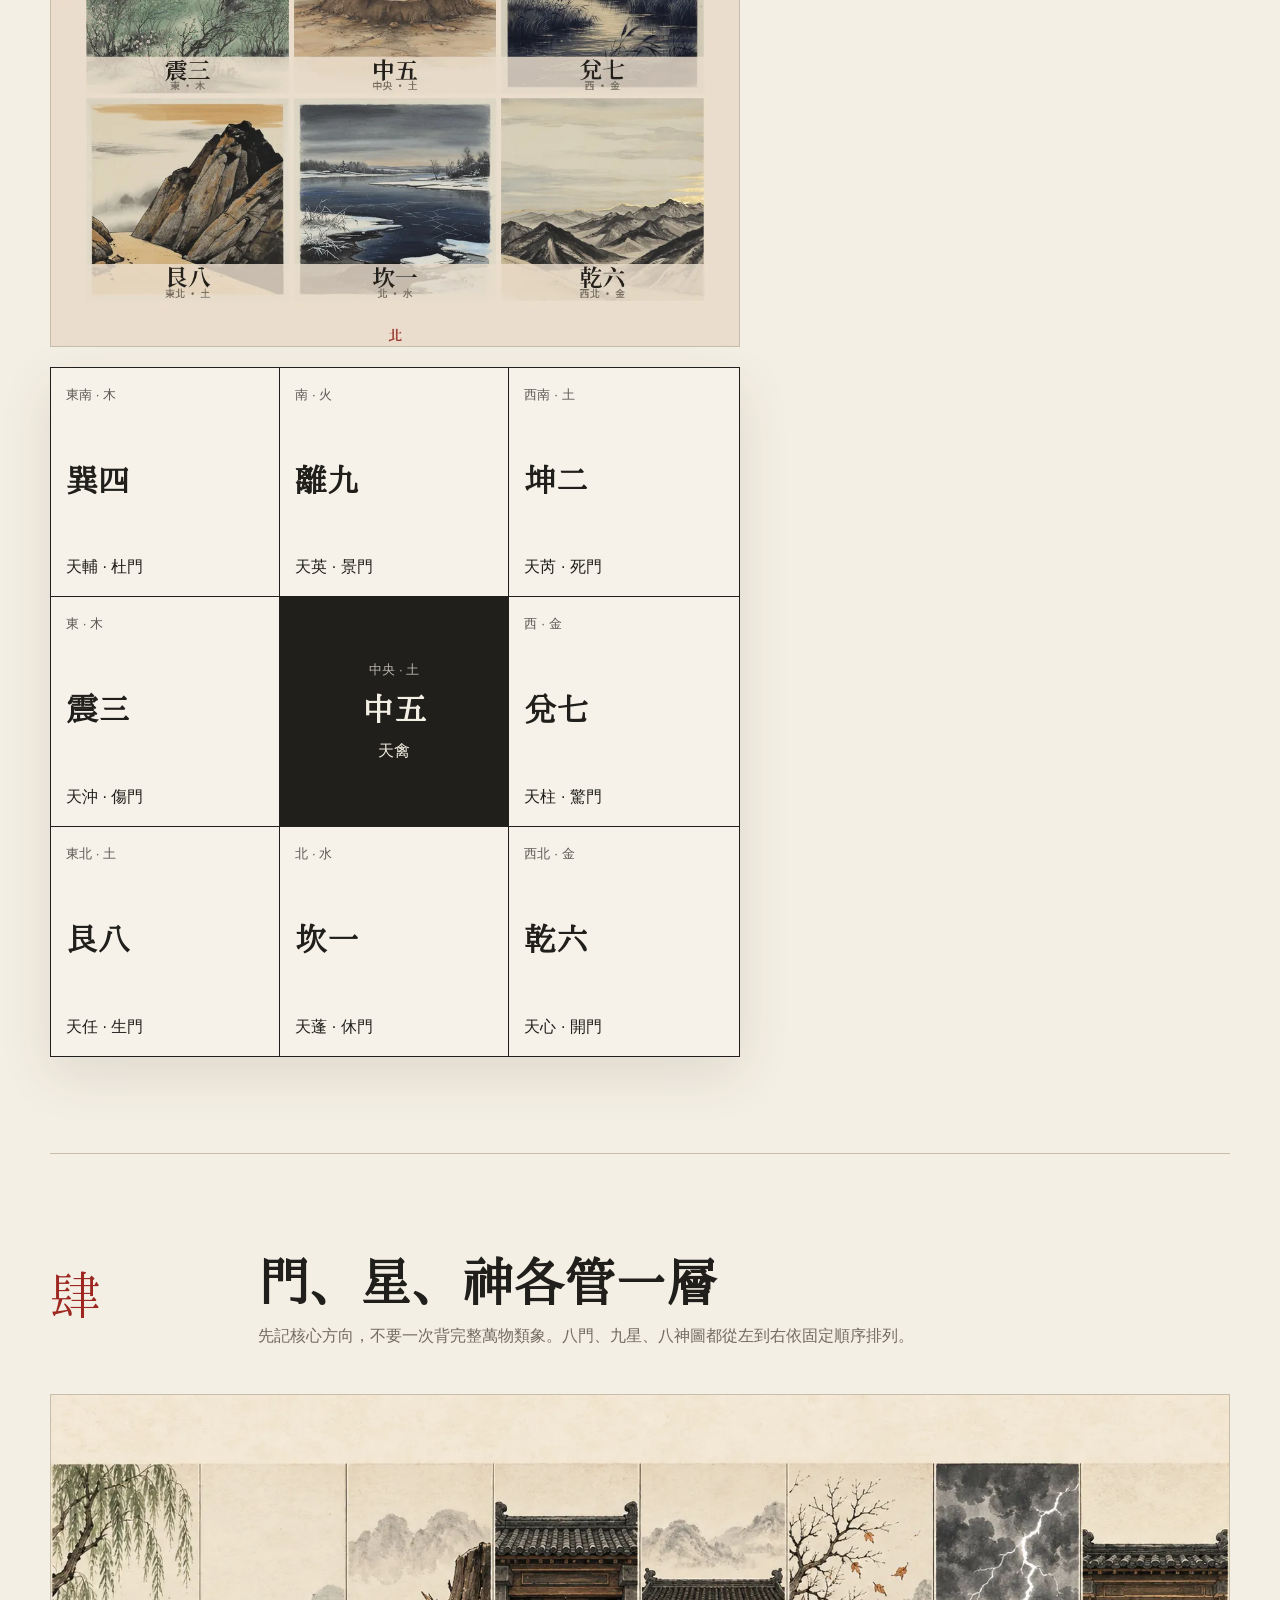
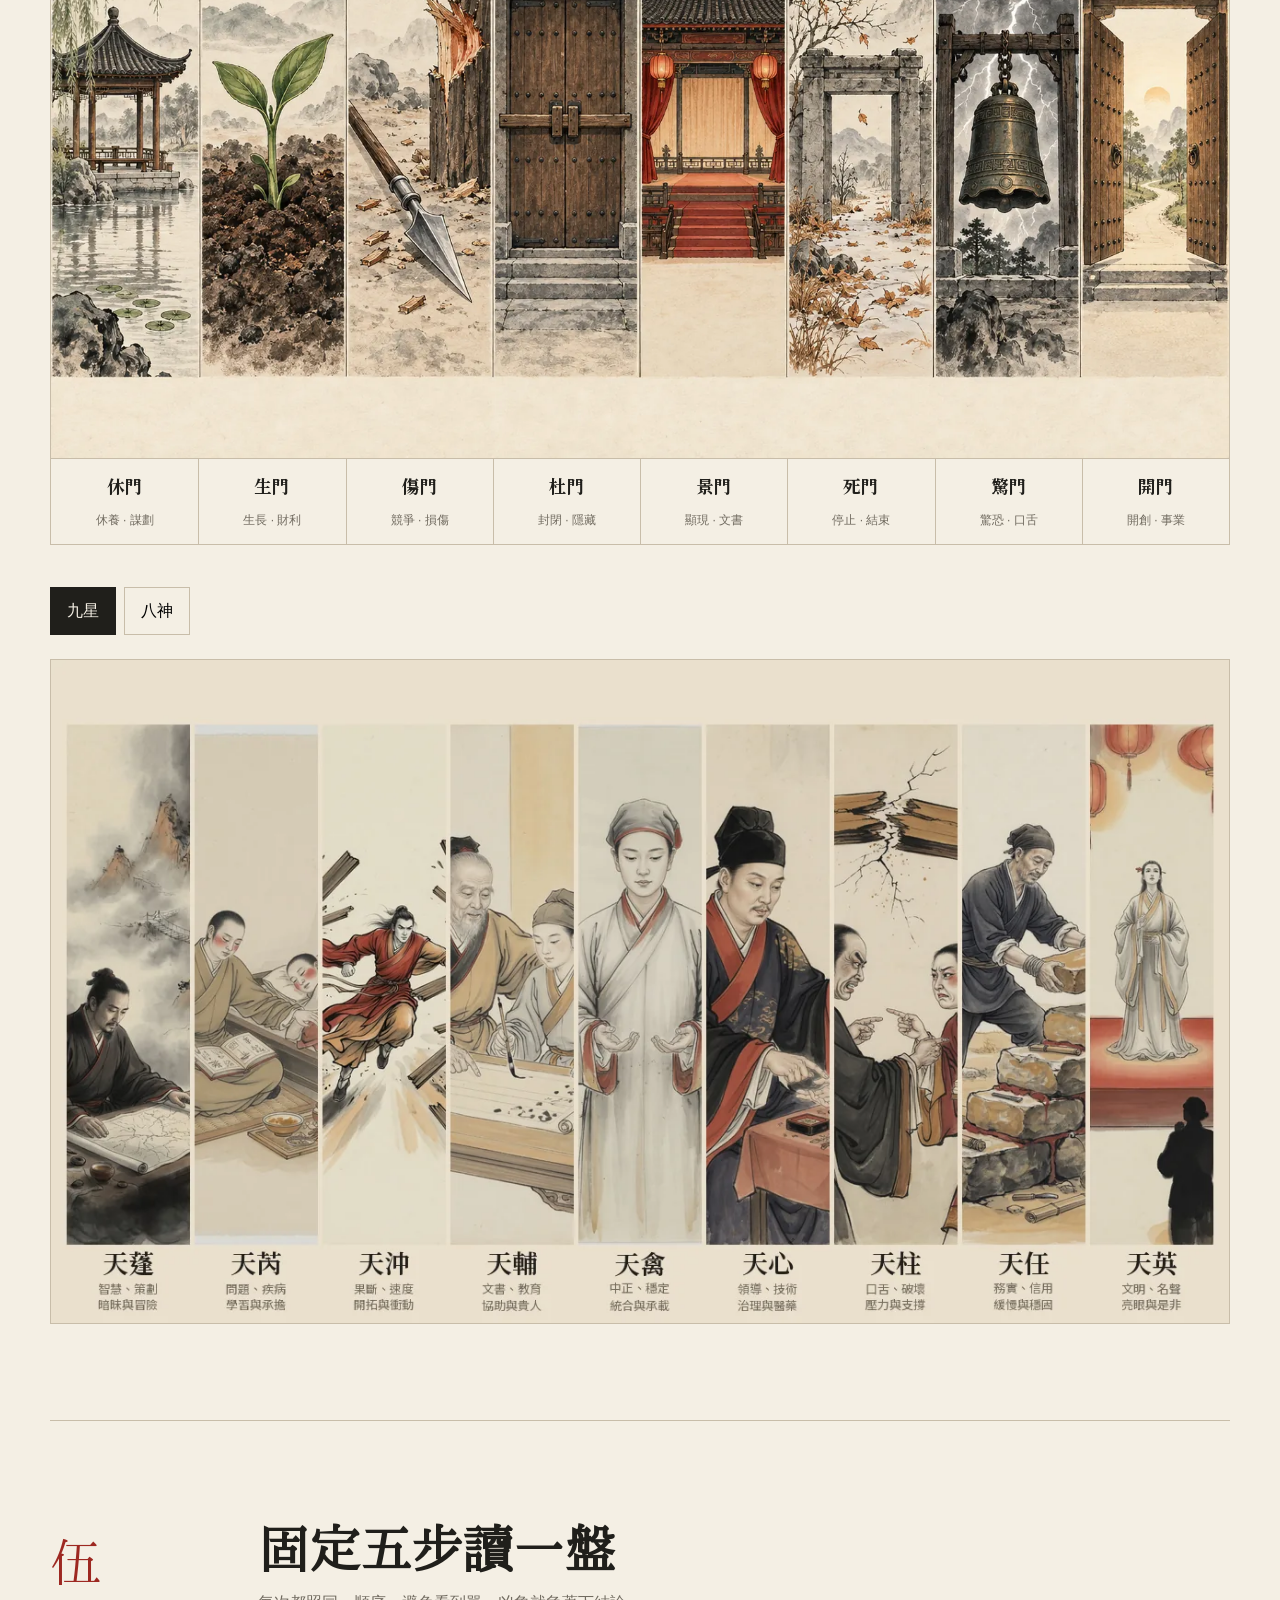
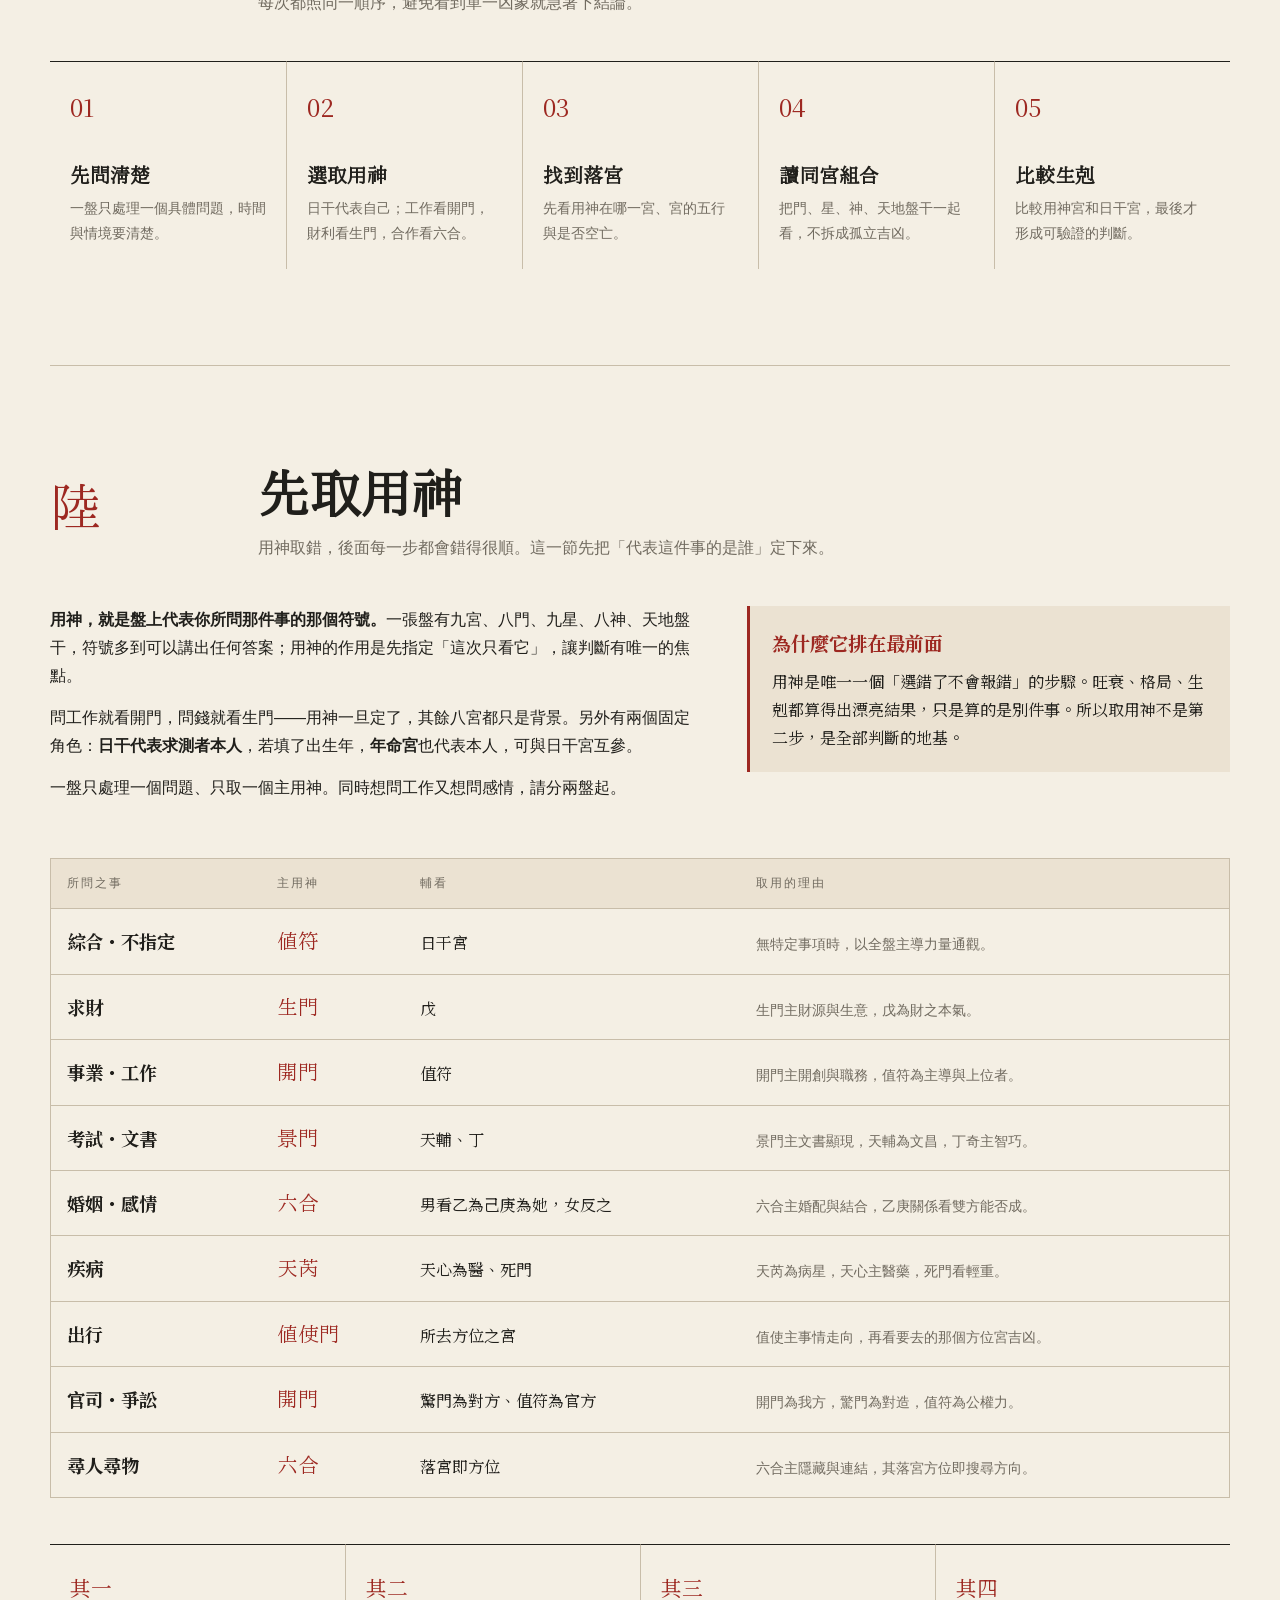
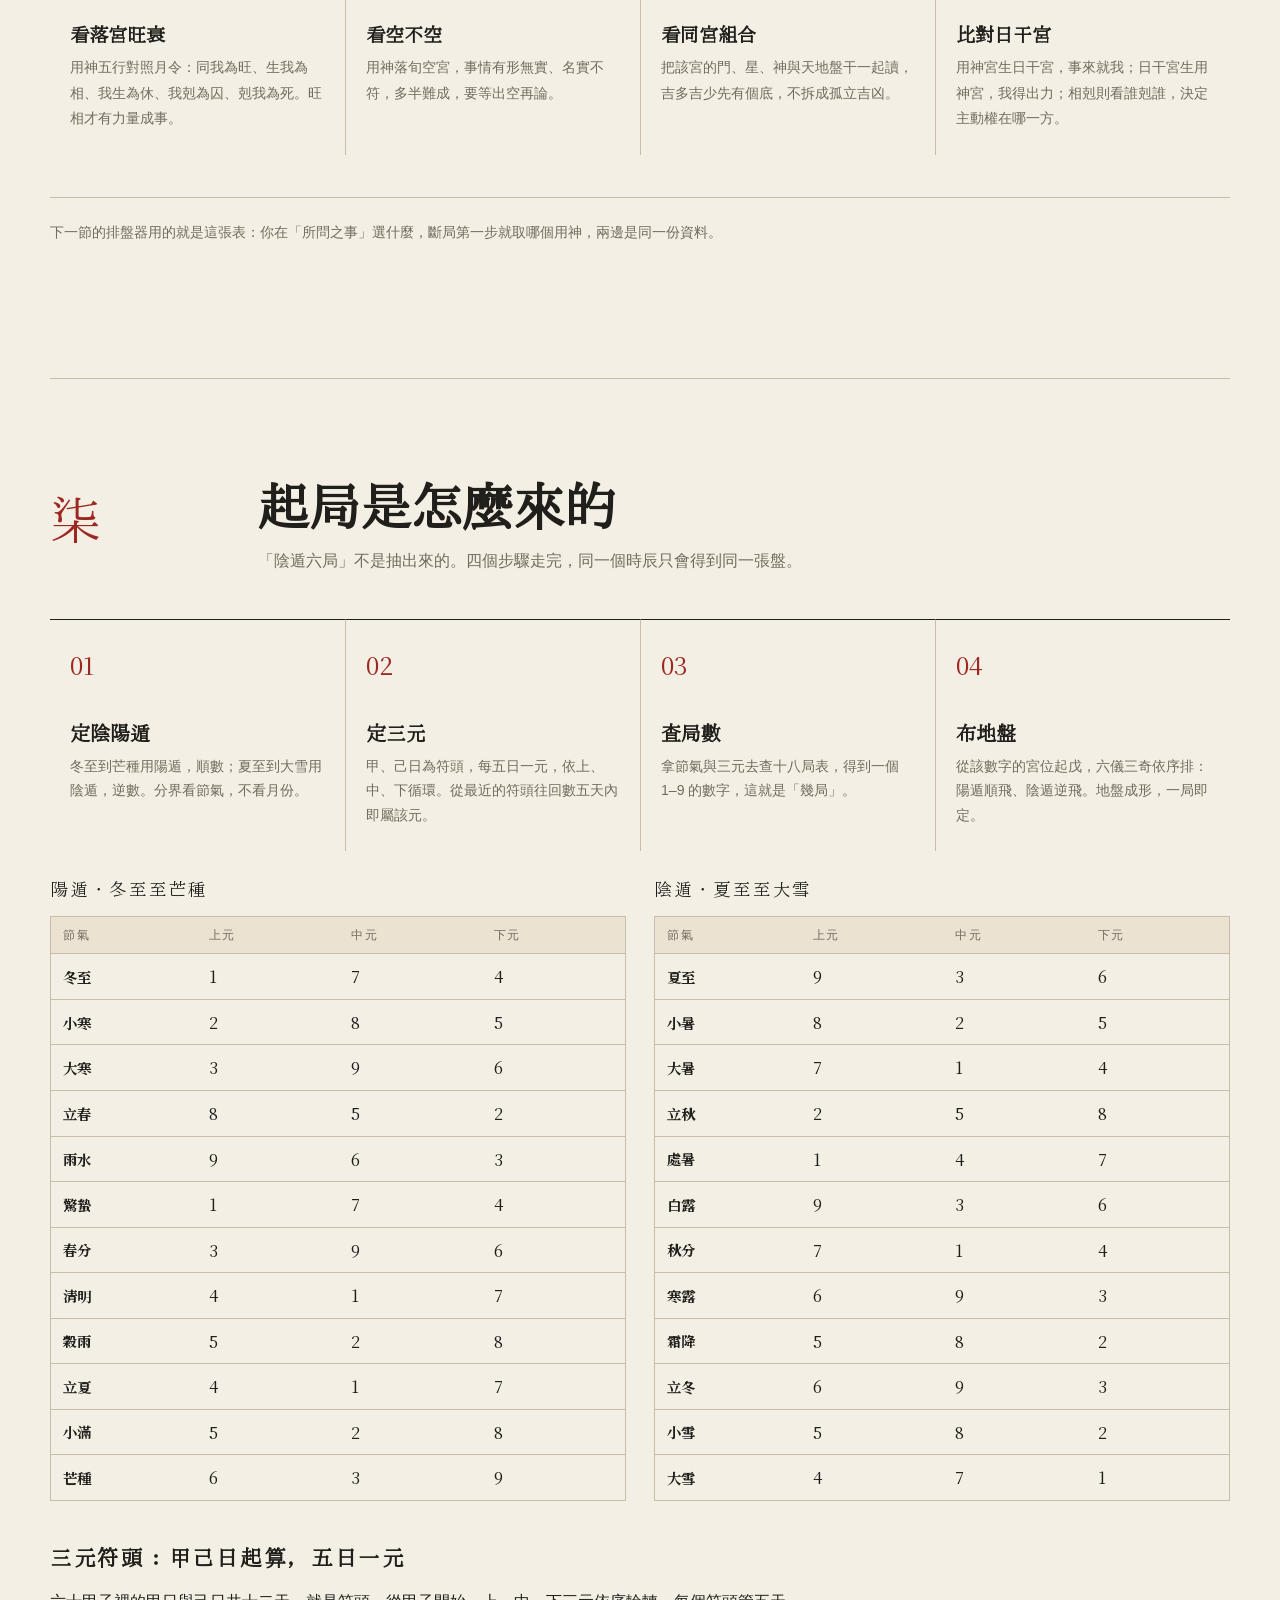
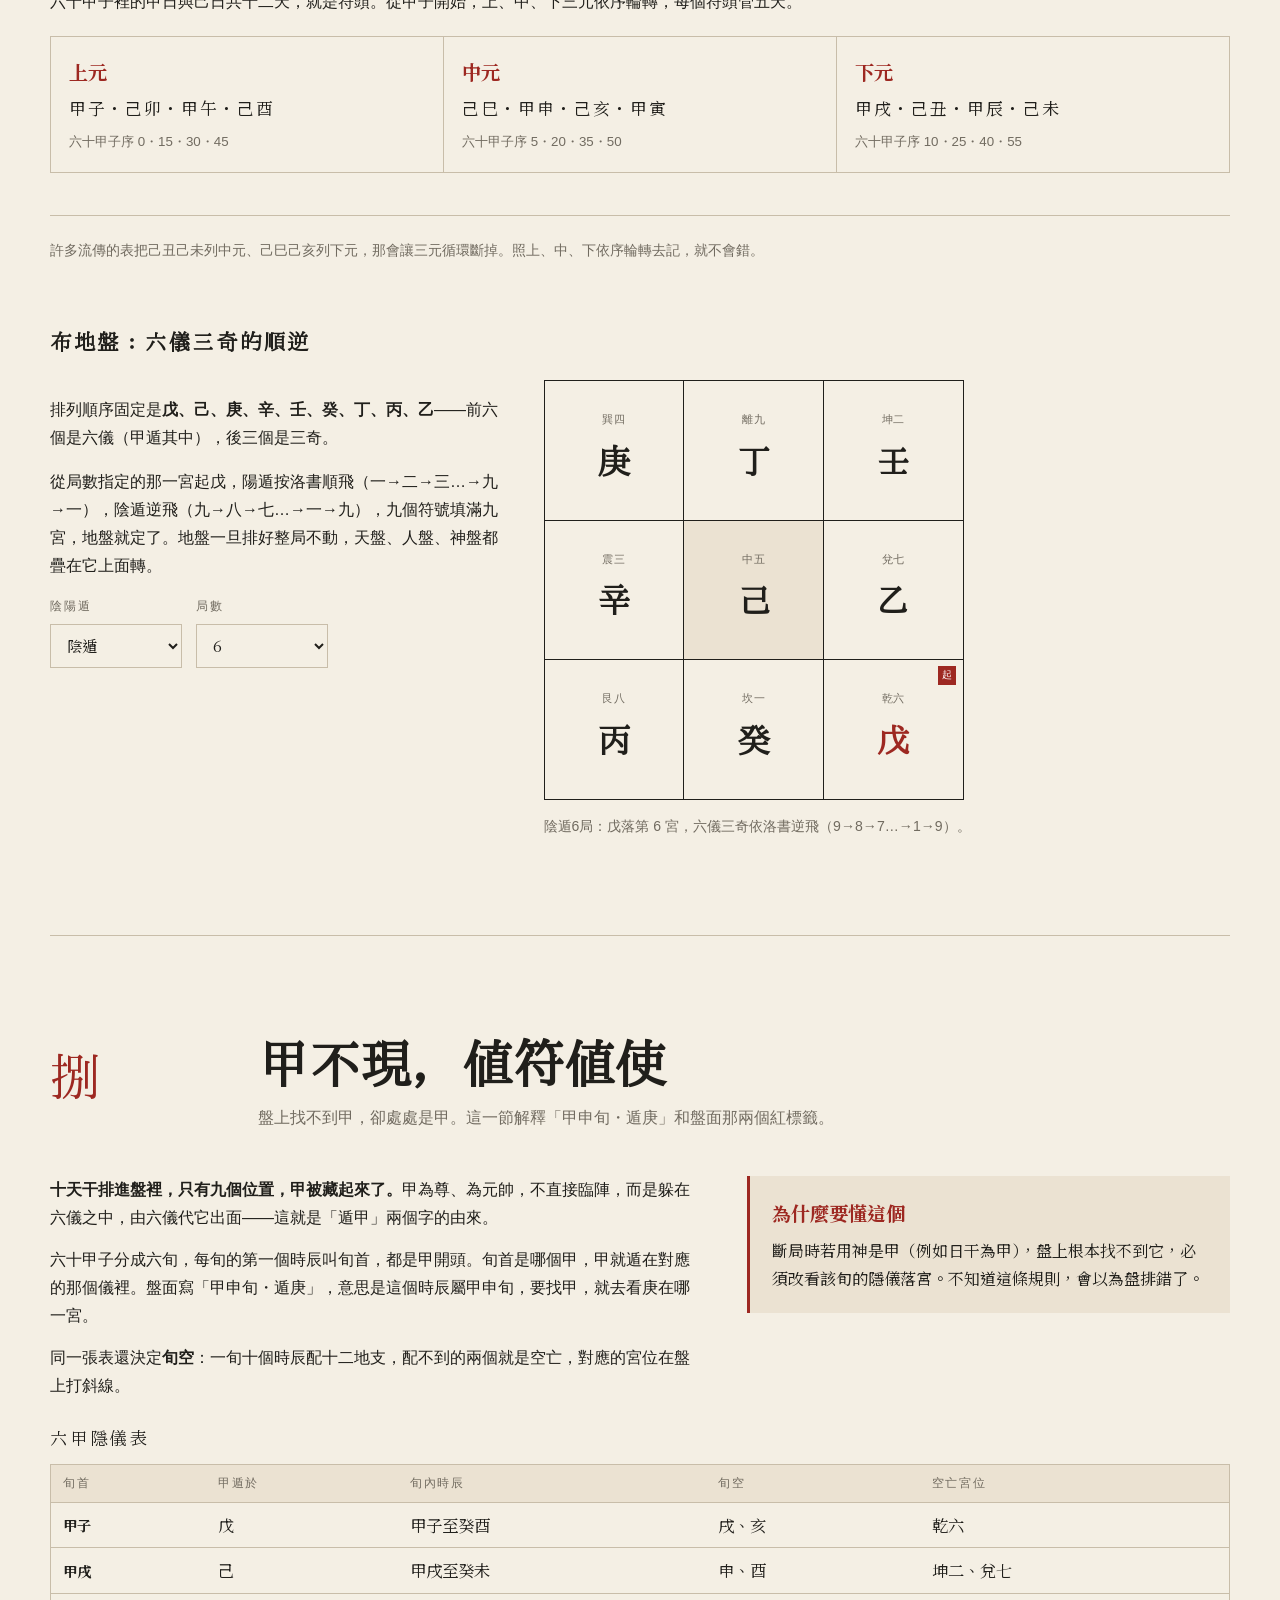
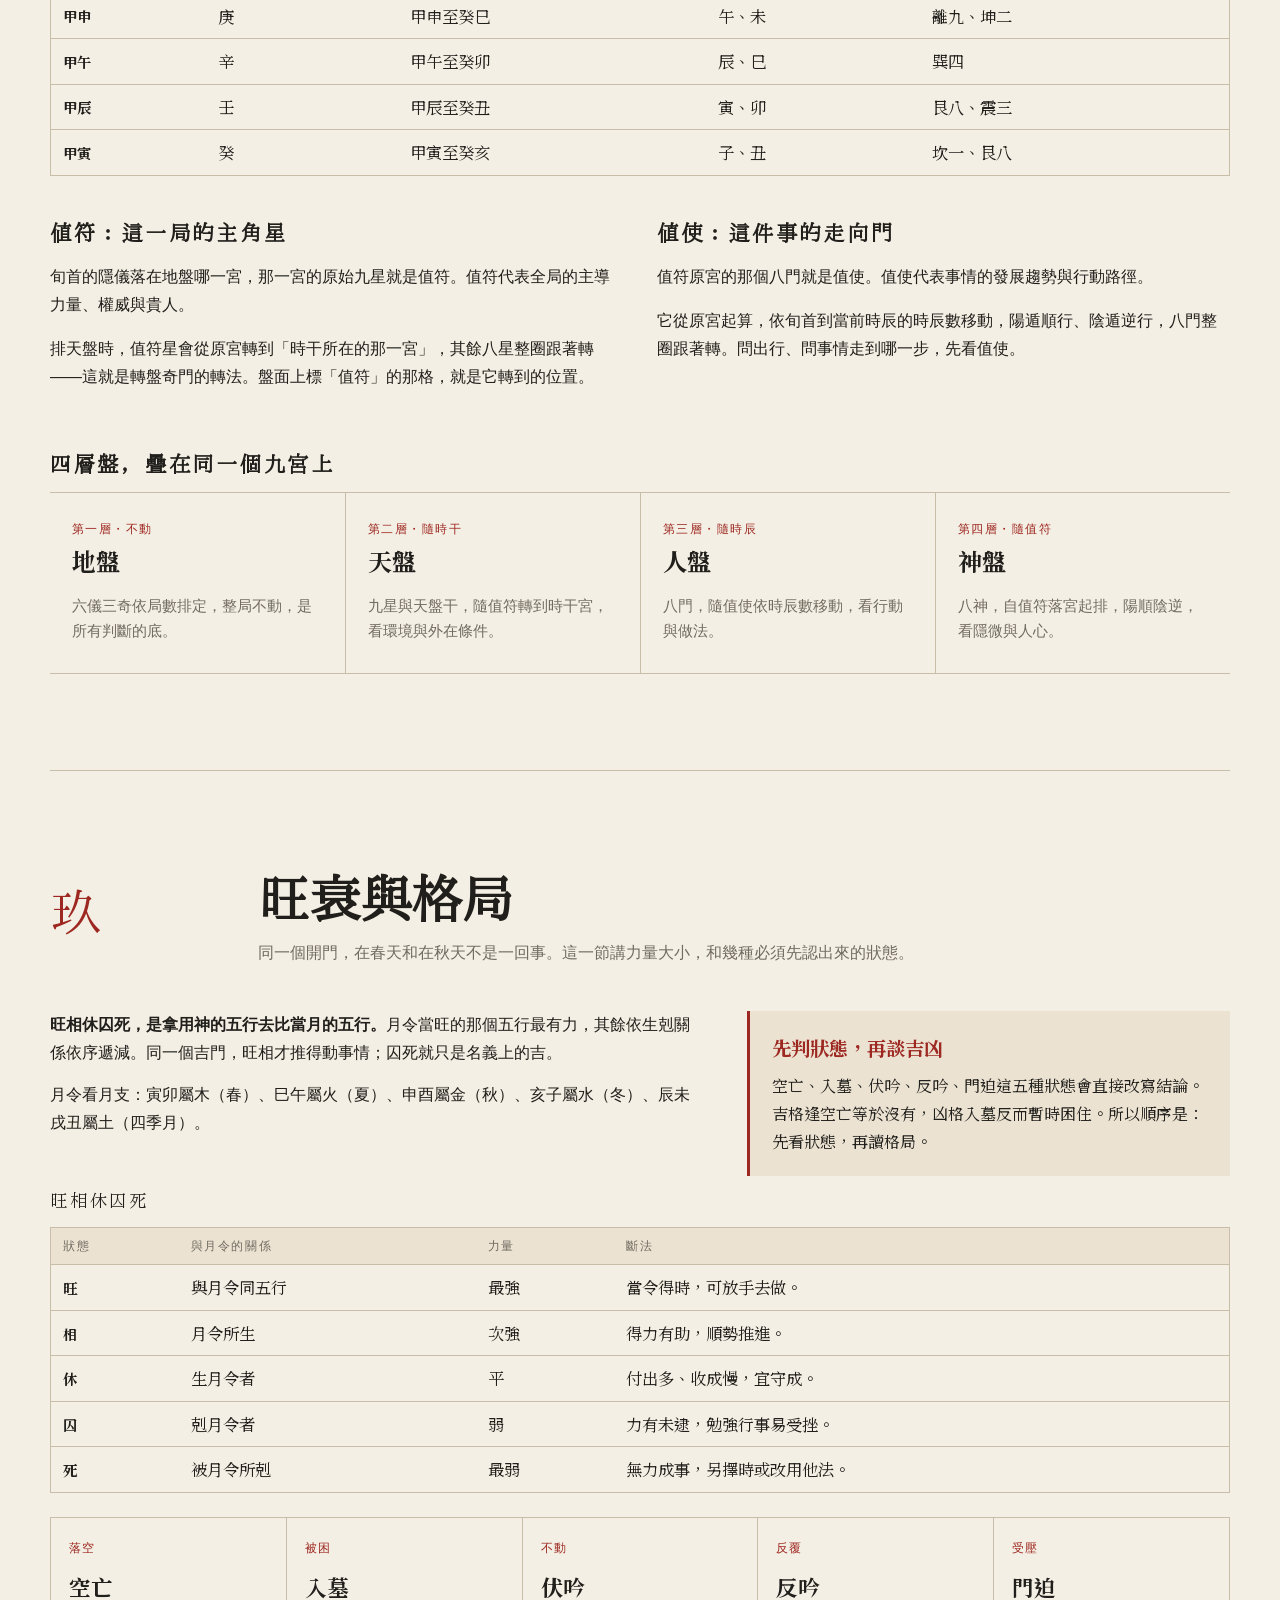
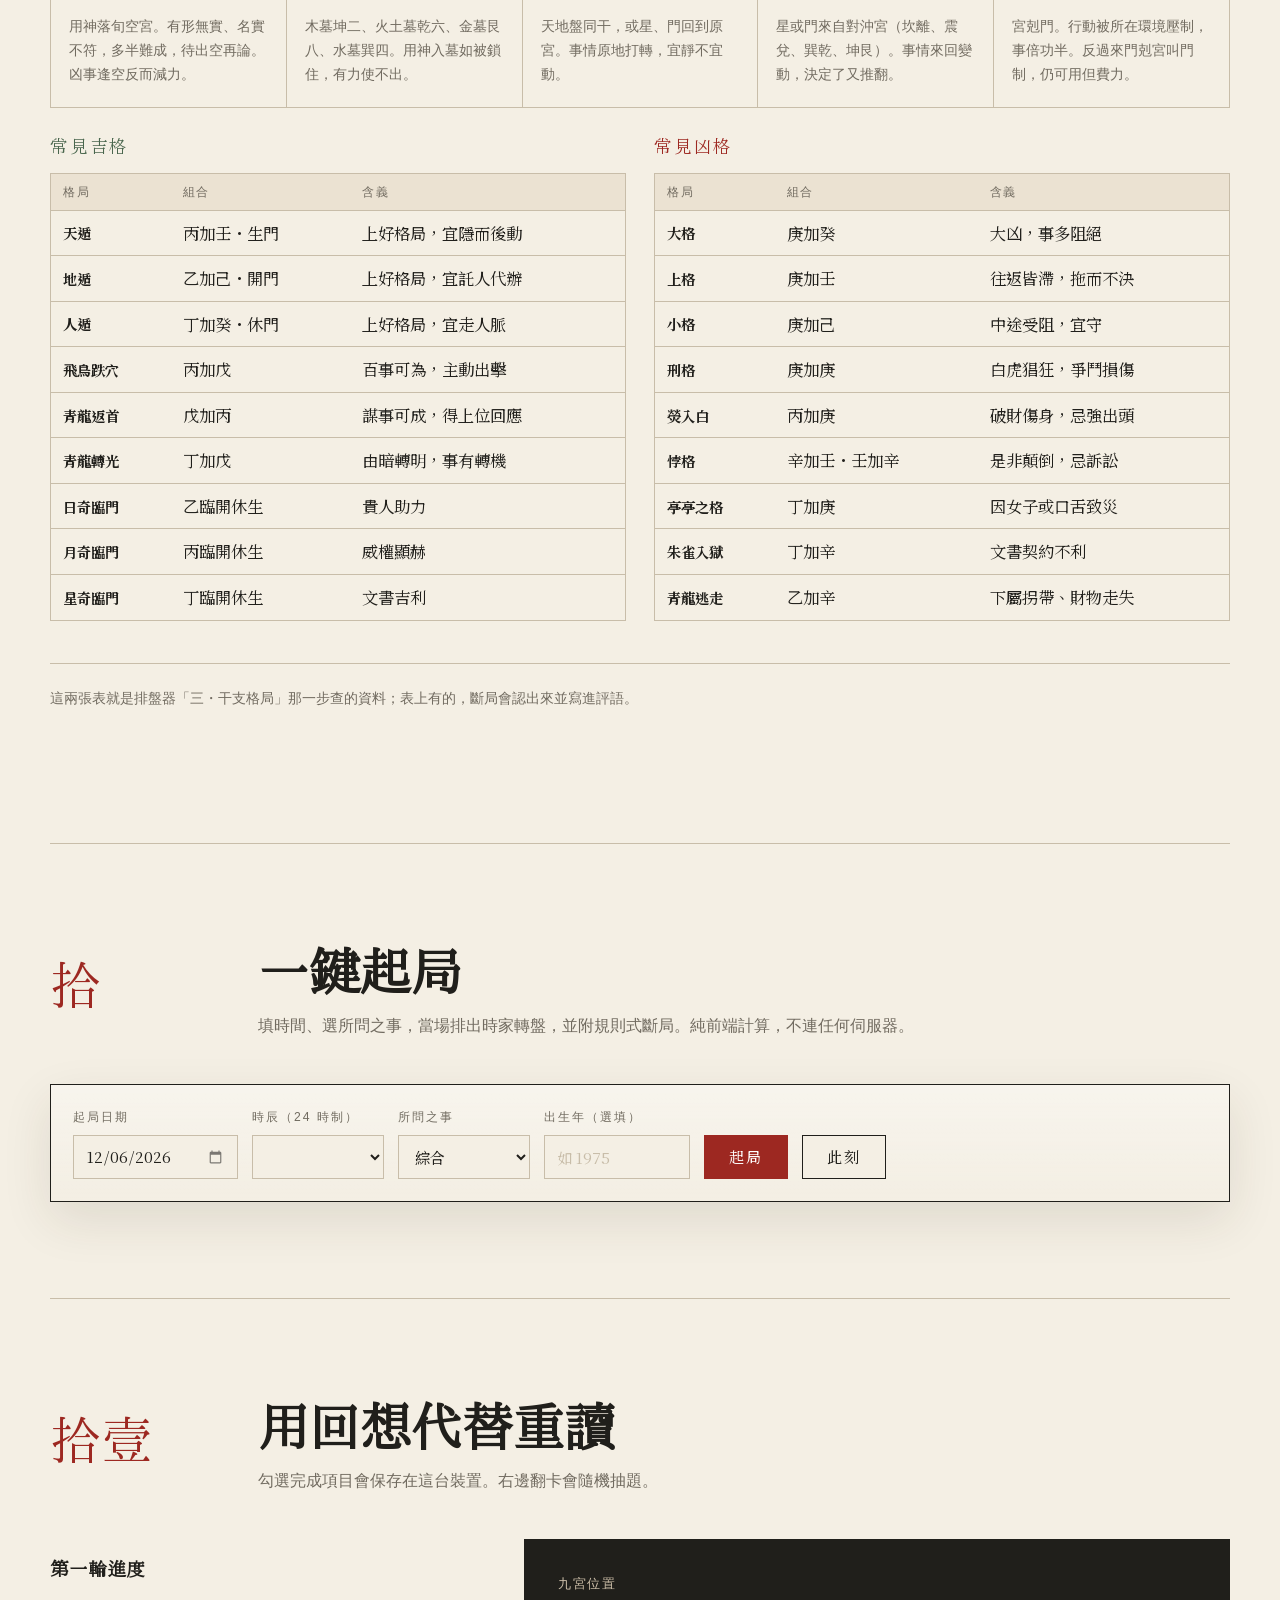
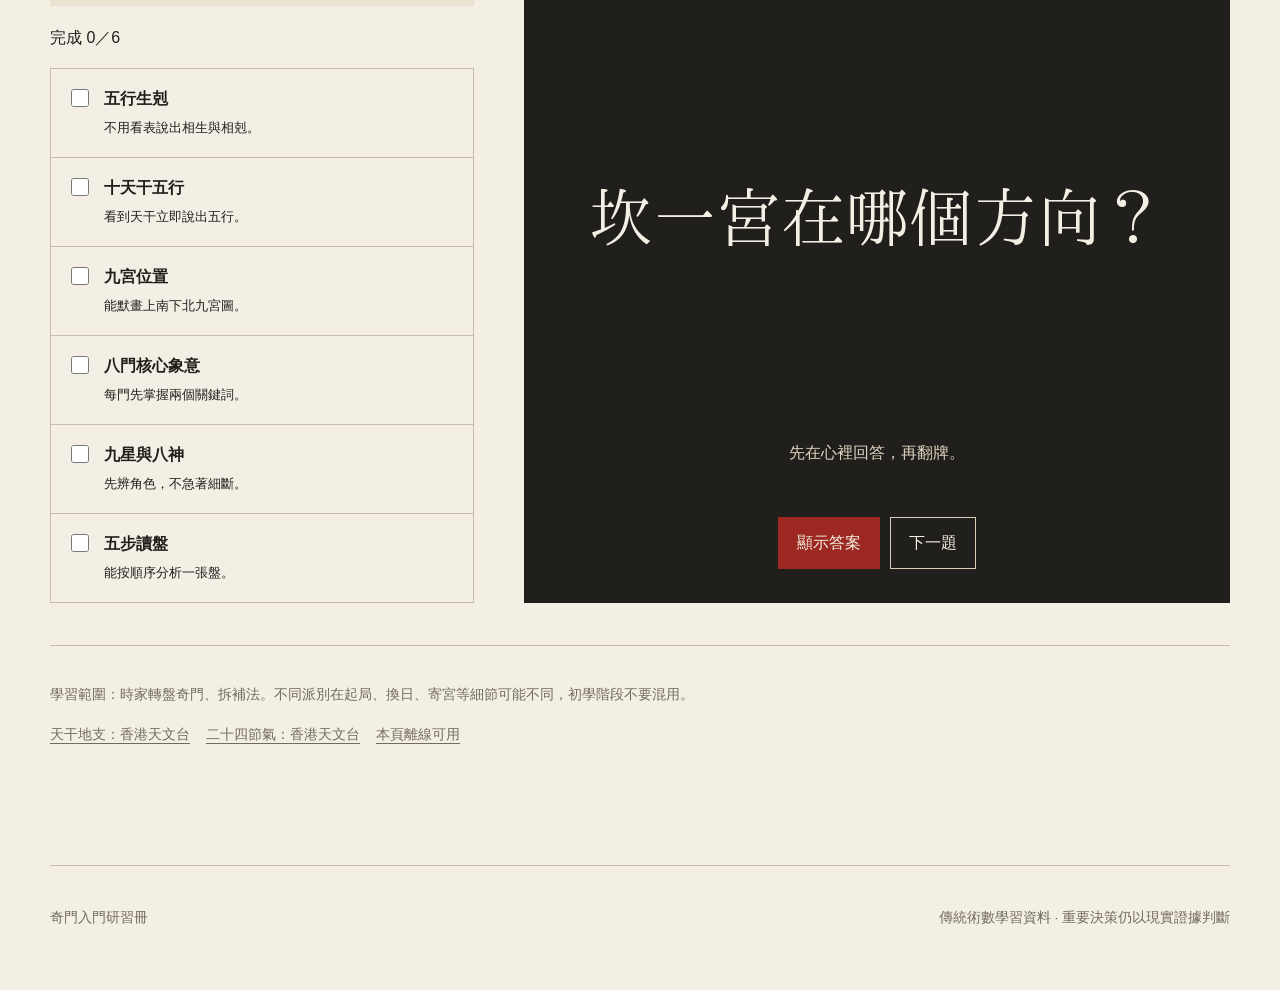
==== commit 8eb85da7: "擴充奇門學習頁：排盤器、五節新內容、五行歸屬圖 頁面從 7 節擴到 11 節： - 取用神：事項對照表，與排盤器共用同一份資料 - 起局原理：十八局表、三元符頭、互動地盤示範 - 甲遁六儀：六甲隱儀表" ====
--- a/index.html
+++ b/index.html
@@ -5,65 +5,14 @@
   <meta name="viewport" content="width=device-width, initial-scale=1">
   <meta name="description" content="時家轉盤奇門・拆補法的零基礎學習頁：五行、九宮、八門、九星、八神與讀盤步驟。">
   <title>奇門入門研習冊</title>
-  <style>
-    :root {
-      --paper:#f4efe4; --paper-2:#ebe2d2; --ink:#201f1b; --muted:#716b60;
-      --line:#c8bda9; --red:#9d2821; --red-dark:#711b17; --green:#49664d;
-      --gold:#9b7a3d; --shadow:0 18px 50px rgba(56,42,24,.11);
-      --serif:"Noto Serif TC","Songti TC","PMingLiU",serif;
-      --sans:"Noto Sans TC","PingFang TC","Microsoft JhengHei",sans-serif;
-    }
-    *{box-sizing:border-box}
-    html{scroll-behavior:smooth}
-    body{margin:0;background:var(--paper);color:var(--ink);font-family:var(--sans);line-height:1.75}
-    body::before{content:"";position:fixed;inset:0;pointer-events:none;opacity:.24;background-image:radial-gradient(circle at 20% 10%,rgba(157,40,33,.06),transparent 24%),linear-gradient(90deg,rgba(75,57,32,.025) 1px,transparent 1px);background-size:auto,28px 28px}
-    a{color:inherit}
-    button,input{font:inherit}
-    .skip{position:absolute;left:-9999px}.skip:focus{left:16px;top:16px;z-index:20;background:var(--ink);color:var(--paper);padding:8px 14px}
-    .topbar{position:sticky;top:0;z-index:10;background:rgba(244,239,228,.92);backdrop-filter:blur(14px);border-bottom:1px solid rgba(113,107,96,.22)}
-    .nav{max-width:1180px;margin:auto;padding:12px 24px;display:flex;align-items:center;justify-content:space-between;gap:24px}
-    .brand{font-family:var(--serif);font-weight:700;letter-spacing:.14em;white-space:nowrap}
-    .nav-links{display:flex;gap:20px;overflow:auto;font-size:.9rem;color:var(--muted);scrollbar-width:none}.nav-links a{text-decoration:none;white-space:nowrap}.nav-links a:hover{color:var(--red)}
-    .hero{min-height:78vh;display:grid;align-items:center;border-bottom:1px solid var(--line);position:relative;overflow:hidden}
-    .hero-inner{width:min(1180px,calc(100% - 48px));margin:auto;padding:80px 0;display:grid;grid-template-columns:1.1fr .9fr;gap:64px;align-items:center}
-    .eyebrow{color:var(--red);letter-spacing:.22em;font-size:.82rem;font-weight:700;text-transform:uppercase}
-    h1,h2,h3{font-family:var(--serif);line-height:1.25}
-    h1{font-size:clamp(3rem,7vw,6.8rem);font-weight:600;letter-spacing:.08em;margin:.18em 0}.hero p{font-size:1.1rem;color:var(--muted);max-width:39rem}
-    .hero-actions{display:flex;gap:12px;flex-wrap:wrap;margin-top:30px}
-    .btn{display:inline-flex;align-items:center;justify-content:center;padding:11px 18px;border:1px solid var(--ink);text-decoration:none;background:transparent;color:var(--ink);cursor:pointer}
-    .btn.primary{background:var(--red);border-color:var(--red);color:#fff}.btn:hover{transform:translateY(-1px)}
-    .hero-mark{aspect-ratio:1;position:relative;display:grid;place-items:center}
-    .hero-mark::before,.hero-mark::after{content:"";position:absolute;border:1px solid var(--line);transform:rotate(45deg)}
-    .hero-mark::before{inset:12%}.hero-mark::after{inset:25%}
-    .hero-number{font-family:var(--serif);font-size:clamp(7rem,18vw,13rem);color:var(--red);line-height:1}.hero-caption{position:absolute;bottom:17%;font-family:var(--serif);letter-spacing:.28em}
-    main{position:relative}
-    .section{width:min(1180px,calc(100% - 48px));margin:auto;padding:96px 0;border-bottom:1px solid var(--line)}
-    .section-head{display:grid;grid-template-columns:180px 1fr;gap:28px;margin-bottom:44px}.section-no{font-family:var(--serif);font-size:3.2rem;color:var(--red)}.section-title h2{font-size:clamp(2rem,4vw,3.6rem);margin:0 0 8px}.section-title p{margin:0;color:var(--muted);max-width:700px}
-    .path{display:grid;grid-template-columns:repeat(4,1fr);border-top:1px solid var(--line);border-bottom:1px solid var(--line)}
-    .path-item{padding:26px 22px;min-height:180px}.path-item+.path-item{border-left:1px solid var(--line)}.path-item strong{font-family:var(--serif);font-size:1.5rem}.path-item p{color:var(--muted);font-size:.92rem;margin:.8em 0 0}.path-tag{color:var(--red);font-size:.75rem;letter-spacing:.12em}
-    .element-layout{display:grid;grid-template-columns:minmax(300px,.85fr) 1.15fr;gap:56px;align-items:center}.element-art{width:100%;display:block}.cycles{display:grid;gap:28px}.cycle{padding-left:20px;border-left:3px solid var(--red)}.cycle.control{border-color:var(--ink)}.cycle h3{margin:0 0 8px;font-size:1.35rem}.cycle-row{display:flex;align-items:center;gap:8px;flex-wrap:wrap}.node{font-family:var(--serif);font-size:1.15rem;padding:4px 9px}.arrow{color:var(--red)}
-    .stems{display:grid;grid-template-columns:repeat(5,1fr);gap:1px;background:var(--line);border:1px solid var(--line);margin-top:36px}.stem{background:var(--paper);padding:18px;text-align:center}.stem b{display:block;font-family:var(--serif);font-size:2rem}.stem span{color:var(--muted);font-size:.85rem}
-    .palace-wrap{display:grid;grid-template-columns:minmax(300px,1fr) minmax(260px,.65fr);gap:42px;align-items:start;min-width:0}.palace-grid{display:grid;grid-template-columns:repeat(3,minmax(0,1fr));border:1px solid var(--ink);box-shadow:var(--shadow);width:100%;min-width:0}
-    .palace{aspect-ratio:1;min-width:0;overflow:hidden;border:0;background:rgba(255,255,255,.2);color:var(--ink);padding:15px;cursor:pointer;display:flex;flex-direction:column;align-items:flex-start;justify-content:space-between;text-align:left}.palace:nth-child(-n+6){border-bottom:1px solid var(--ink)}.palace:not(:nth-child(3n)){border-right:1px solid var(--ink)}.palace:hover,.palace[aria-pressed="true"]{background:var(--red);color:#fff}.palace strong{font-family:var(--serif);font-size:clamp(1.2rem,3vw,2rem)}.palace small{opacity:.72}.palace span,.palace small{max-width:100%;overflow-wrap:anywhere}.palace.center{align-items:center;justify-content:center;background:var(--ink);color:var(--paper)}
-    .detail{position:sticky;top:82px;border-top:4px solid var(--red);padding-top:22px}.detail h3{font-size:2.2rem;margin:0}.detail-meta{color:var(--red);letter-spacing:.1em}.detail p{color:var(--muted)}.memory-line{margin-top:18px;padding:16px;background:var(--paper-2);font-family:var(--serif)}
-    .gates-art{margin:0;overflow:hidden;border:1px solid var(--line);background:#eee2cf}.gates-art img{width:100%;display:block}.gate-labels{display:grid;grid-template-columns:repeat(8,1fr);border:1px solid var(--line);border-top:0}.gate-label{padding:12px 4px;text-align:center;font-family:var(--serif);font-size:1.1rem}.gate-label+.gate-label{border-left:1px solid var(--line)}.gate-label b{display:block}.gate-label span{font-family:var(--sans);font-size:.75rem;color:var(--muted)}
-    .symbol-tabs{display:flex;gap:8px;margin:42px 0 24px}.tab{padding:9px 16px;border:1px solid var(--line);background:transparent;cursor:pointer}.tab[aria-selected="true"]{background:var(--ink);color:var(--paper);border-color:var(--ink)}
-    .symbol-grid{display:grid;grid-template-columns:repeat(4,1fr);gap:1px;background:var(--line);border:1px solid var(--line)}.symbol-card{min-height:152px;background:var(--paper);padding:22px;position:relative}.symbol-card b{display:block;font-family:var(--serif);font-size:1.45rem;margin-bottom:10px}.symbol-card p{margin:0;color:var(--muted);font-size:.9rem}.symbol-card .nature{position:absolute;right:14px;top:14px;color:var(--red);font-size:.75rem}.panel[hidden]{display:none}
-    .method{display:grid;grid-template-columns:repeat(5,1fr);counter-reset:step}.method-step{padding:24px 20px;border-top:1px solid var(--ink);position:relative}.method-step::before{counter-increment:step;content:"0" counter(step);display:block;color:var(--red);font-family:var(--serif);font-size:1.5rem;margin-bottom:35px}.method-step h3{font-size:1.25rem;margin:0 0 8px}.method-step p{color:var(--muted);font-size:.88rem;margin:0}.method-step+.method-step{border-left:1px solid var(--line)}
-    .practice{display:grid;grid-template-columns:.75fr 1.25fr;gap:50px}.checklist{display:grid;gap:1px;background:var(--line);border:1px solid var(--line)}.check-row{background:var(--paper);padding:16px;display:flex;gap:12px;align-items:flex-start;cursor:pointer}.check-row input{accent-color:var(--red);width:18px;height:18px;margin-top:4px}.progress-track{height:6px;background:var(--paper-2);margin:18px 0}.progress-fill{height:100%;width:0;background:var(--red);transition:width .25s}.quiz{background:var(--ink);color:var(--paper);padding:34px;min-height:330px;display:flex;flex-direction:column}.quiz-label{color:#cdbfa9;font-size:.8rem;letter-spacing:.14em}.quiz-prompt{font-family:var(--serif);font-size:clamp(2rem,5vw,4rem);margin:auto 0;text-align:center}.quiz-answer{min-height:78px;color:#ded3c1;text-align:center}.quiz-actions{display:flex;gap:10px;justify-content:center;flex-wrap:wrap}.quiz .btn{border-color:#d8cbb7;color:var(--paper)}.quiz .btn.primary{border-color:var(--red)}
-    .note{margin-top:42px;padding:22px 0;border-top:1px solid var(--line);color:var(--muted);font-size:.9rem}.sources{display:flex;gap:16px;flex-wrap:wrap}.sources a{text-underline-offset:4px}
-    footer{width:min(1180px,calc(100% - 48px));margin:auto;padding:40px 0 60px;display:flex;justify-content:space-between;gap:20px;color:var(--muted);font-size:.85rem}
-    @media(max-width:900px){.hero-inner,.element-layout,.palace-wrap,.practice{grid-template-columns:1fr}.hero{min-height:auto}.hero-mark{max-width:460px;margin:auto;width:100%}.section-head{grid-template-columns:100px 1fr}.path{grid-template-columns:repeat(2,1fr)}.path-item:nth-child(3){border-left:0;border-top:1px solid var(--line)}.path-item:nth-child(4){border-top:1px solid var(--line)}.method{grid-template-columns:1fr}.method-step+.method-step{border-left:0}.method-step::before{margin-bottom:12px}.detail{position:static}.symbol-grid{grid-template-columns:repeat(3,1fr)}}
-    @media(max-width:600px){.nav{padding:10px 16px}.brand{display:none}.hero-inner,.section,footer{width:min(100% - 30px,1180px)}.hero-inner{padding:55px 0;gap:15px}.hero-mark{max-width:290px}.section{padding:64px 0}.section-head{grid-template-columns:1fr;gap:8px}.section-no{font-size:1.2rem}.path{grid-template-columns:1fr}.path-item+.path-item{border-left:0;border-top:1px solid var(--line)}.stems{grid-template-columns:repeat(2,1fr)}.stem:last-child{grid-column:span 2}.palace{padding:9px;aspect-ratio:1}.palace strong{font-size:1.15rem}.gate-labels{grid-template-columns:repeat(4,1fr)}.gate-label:nth-child(5){border-left:0}.gate-label:nth-child(n+5){border-top:1px solid var(--line)}.symbol-grid{grid-template-columns:repeat(2,1fr)}.symbol-tabs{overflow:auto}.quiz{padding:24px}footer{flex-direction:column}}
-    @media(prefers-reduced-motion:reduce){html{scroll-behavior:auto}.btn,.progress-fill{transition:none}}
-  </style>
+  <link rel="stylesheet" href="style.css">
 </head>
 <body>
   <a class="skip" href="#main">跳到主要內容</a>
   <header class="topbar">
     <nav class="nav" aria-label="主要導覽">
       <div class="brand">奇門入門研習冊</div>
-      <div class="nav-links"><a href="#path">學習路徑</a><a href="#elements">五行干支</a><a href="#palaces">九宮</a><a href="#symbols">門星神</a><a href="#method">讀盤方法</a><a href="#practice">練習</a></div>
+      <div class="nav-links"><a href="#path">學習路徑</a><a href="#elements">五行干支</a><a href="#palaces">九宮</a><a href="#symbols">門星神</a><a href="#method">讀盤方法</a><a href="#yongshen">取用神</a><a href="#qiju">起局原理</a><a href="#liujia">甲遁六儀</a><a href="#wangshuai">旺衰格局</a><a href="#paipan">一鍵起局</a><a href="#practice">練習</a></div>
     </nav>
   </header>
 
@@ -91,23 +40,23 @@
     </section>
 
     <section class="section" id="elements">
-      <div class="section-head"><div class="section-no">貳</div><div class="section-title"><h2>五行是盤的文法</h2><p>圖片幫你記形象；真正判斷時，使用下面固定的生剋順序。</p></div></div>
-      <div class="element-layout">
-        <img class="element-art" src="assets/five-elements-mnemonic.webp" alt="木、火、土、金、水五種自然意象環形排列：古木、火焰、梯田、銅鏡與流水">
-        <div class="cycles">
-          <div class="cycle"><h3>相生：把力量交給下一個</h3><div class="cycle-row"><span class="node">木</span><span class="arrow">→</span><span class="node">火</span><span class="arrow">→</span><span class="node">土</span><span class="arrow">→</span><span class="node">金</span><span class="arrow">→</span><span class="node">水</span><span class="arrow">→</span><span class="node">木</span></div></div>
-          <div class="cycle control"><h3>相剋：限制與控制對方</h3><div class="cycle-row"><span class="node">木剋土</span><span>·</span><span class="node">土剋水</span><span>·</span><span class="node">水剋火</span><span>·</span><span class="node">火剋金</span><span>·</span><span class="node">金剋木</span></div></div>
-          <p>讀盤時先問：「誰生誰？誰剋誰？」生不一定永遠好，也可能是付出與洩耗；剋也不一定永遠壞，也可能代表掌控。</p>
-        </div>
-      </div>
-      <div class="stems" aria-label="十天干五行">
-        <div class="stem"><b>甲　乙</b><span>木 · 生長與規劃</span></div><div class="stem"><b>丙　丁</b><span>火 · 顯現與能量</span></div><div class="stem"><b>戊　己</b><span>土 · 承載與資源</span></div><div class="stem"><b>庚　辛</b><span>金 · 阻力與規則</span></div><div class="stem"><b>壬　癸</b><span>水 · 流動與智慧</span></div>
+      <div class="section-head"><div class="section-no">貳</div><div class="section-title"><h2>五行是盤的文法</h2><p>先看每一行管什麼、有哪些成員，再記住固定的生剋順序。</p></div></div>
+      <figure class="wuxing-map">
+        <img src="assets/wuxing-relations.webp" width="1200" height="1200" loading="lazy" alt="五行歸屬圖：木火土金水五組環繞中央太極，每組列出所屬的天干、地支、九宮、九星、八門與卦象">
+        <figcaption>五行歸屬一覽。每一組列出同屬該行的天干、地支、九宮、九星與八門，大字右側是該行對應的卦。八神不配五行，故不在圖中。</figcaption>
+      </figure>
+      <div class="cycles">
+        <div class="cycle"><h3>相生：把力量交給下一個</h3><div class="cycle-row"><span class="node">木</span><span class="arrow">→</span><span class="node">火</span><span class="arrow">→</span><span class="node">土</span><span class="arrow">→</span><span class="node">金</span><span class="arrow">→</span><span class="node">水</span><span class="arrow">→</span><span class="node">木</span></div></div>
+        <div class="cycle control"><h3>相剋：限制與控制對方</h3><div class="cycle-row"><span class="node">木剋土</span><span>·</span><span class="node">土剋水</span><span>·</span><span class="node">水剋火</span><span>·</span><span class="node">火剋金</span><span>·</span><span class="node">金剋木</span></div></div>
+        <p>讀盤時先問：「誰生誰？誰剋誰？」生不一定永遠好，也可能是付出與洩耗；剋也不一定永遠壞，也可能代表掌控。</p>
       </div>
     </section>
 
     <section class="section" id="palaces">
       <div class="section-head"><div class="section-no">參</div><div class="section-title"><h2>九宮是空間地圖</h2><p>上南下北、左東右西。點一個宮位，右側會顯示記憶重點。</p></div></div>
       <div class="palace-wrap">
+        <div class="palace-main">
+        <figure class="gates-art"><img src="assets/nine-palaces-mnemonic.webp" alt="上南下北九宮風景圖：巽風、離火、坤地、震雷、中土、兌澤、艮山、坎水、乾天"></figure>
         <div class="palace-grid" aria-label="九宮固定位置">
           <button class="palace" data-palace="巽四" aria-pressed="false"><small>東南 · 木</small><strong>巽四</strong><span>天輔 · 杜門</span></button>
           <button class="palace" data-palace="離九" aria-pressed="false"><small>南 · 火</small><strong>離九</strong><span>天英 · 景門</span></button>
@@ -119,23 +68,24 @@
           <button class="palace" data-palace="坎一" aria-pressed="false"><small>北 · 水</small><strong>坎一</strong><span>天蓬 · 休門</span></button>
           <button class="palace" data-palace="乾六" aria-pressed="false"><small>西北 · 金</small><strong>乾六</strong><span>天心 · 開門</span></button>
         </div>
+        </div>
         <aside class="detail" aria-live="polite"><div class="detail-meta" id="detailMeta">中央 · 土</div><h3 id="detailTitle">中五宮</h3><p id="detailText">中央主調和與承載。轉盤奇門中，天禽星居中五；本頁採用中五寄坤的學習約定。</p><div class="memory-line" id="detailMemory">記憶：五居中央，土承萬物。</div></aside>
       </div>
     </section>
 
     <section class="section" id="symbols">
-      <div class="section-head"><div class="section-no">肆</div><div class="section-title"><h2>門、星、神各管一層</h2><p>先記核心方向，不要一次背完整萬物類象。八門圖從左到右依固定順序排列。</p></div></div>
+      <div class="section-head"><div class="section-no">肆</div><div class="section-title"><h2>門、星、神各管一層</h2><p>先記核心方向，不要一次背完整萬物類象。八門、九星、八神圖都從左到右依固定順序排列。</p></div></div>
       <figure class="gates-art"><img src="assets/eight-gates-mnemonic.webp" alt="八幅無文字場景，依序象徵休、生、傷、杜、景、死、驚、開八門"></figure>
       <div class="gate-labels" aria-label="八門意象">
         <div class="gate-label"><b>休門</b><span>休養 · 謀劃</span></div><div class="gate-label"><b>生門</b><span>生長 · 財利</span></div><div class="gate-label"><b>傷門</b><span>競爭 · 損傷</span></div><div class="gate-label"><b>杜門</b><span>封閉 · 隱藏</span></div><div class="gate-label"><b>景門</b><span>顯現 · 文書</span></div><div class="gate-label"><b>死門</b><span>停止 · 結束</span></div><div class="gate-label"><b>驚門</b><span>驚恐 · 口舌</span></div><div class="gate-label"><b>開門</b><span>開創 · 事業</span></div>
       </div>
       <div class="symbol-tabs" role="tablist" aria-label="符號分類"><button class="tab" role="tab" aria-selected="true" aria-controls="starsPanel" id="starsTab">九星</button><button class="tab" role="tab" aria-selected="false" aria-controls="spiritsPanel" id="spiritsTab">八神</button></div>
-      <div class="panel" id="starsPanel" role="tabpanel" aria-labelledby="starsTab"><div class="symbol-grid">
-        <article class="symbol-card"><span class="nature">水</span><b>天蓬</b><p>智慧、策劃，也有暗昧與冒險。</p></article><article class="symbol-card"><span class="nature">土</span><b>天芮</b><p>問題、疾病、學習與承擔。</p></article><article class="symbol-card"><span class="nature">木</span><b>天沖</b><p>果斷、速度、開拓與衝動。</p></article><article class="symbol-card"><span class="nature">木</span><b>天輔</b><p>文書、教育、協助與貴人。</p></article><article class="symbol-card"><span class="nature">土</span><b>天禽</b><p>中正、穩定、統合與承載。</p></article><article class="symbol-card"><span class="nature">金</span><b>天心</b><p>領導、技術、治理與醫藥。</p></article><article class="symbol-card"><span class="nature">金</span><b>天柱</b><p>口舌、破壞、壓力與支撐。</p></article><article class="symbol-card"><span class="nature">土</span><b>天任</b><p>務實、信用、緩慢與穩固。</p></article><article class="symbol-card"><span class="nature">火</span><b>天英</b><p>文明、名聲、亮眼與是非。</p></article>
-      </div></div>
-      <div class="panel" id="spiritsPanel" role="tabpanel" aria-labelledby="spiritsTab" hidden><div class="symbol-grid">
-        <article class="symbol-card"><b>值符</b><p>權威、主導、貴人與正面力量。</p></article><article class="symbol-card"><b>螣蛇</b><p>纏繞、疑慮、虛幻與反覆。</p></article><article class="symbol-card"><b>太陰</b><p>細密、隱蔽、暗助與內在。</p></article><article class="symbol-card"><b>六合</b><p>合作、連結、交易與關係。</p></article><article class="symbol-card"><b>白虎</b><p>壓力、猛烈、傷害與執行。</p></article><article class="symbol-card"><b>玄武</b><p>隱情、資訊、欺瞞與流動。</p></article><article class="symbol-card"><b>九地</b><p>低調、穩守、落地與緩慢。</p></article><article class="symbol-card"><b>九天</b><p>高遠、擴張、聲勢與行動。</p></article>
-      </div></div>
+      <div class="panel" id="starsPanel" role="tabpanel" aria-labelledby="starsTab">
+        <figure class="gates-art"><img src="assets/nine-stars-mnemonic.webp" alt="九星意象圖，左到右為天蓬、天芮、天沖、天輔、天禽、天心、天柱、天任、天英，每格附核心象意"></figure>
+      </div>
+      <div class="panel" id="spiritsPanel" role="tabpanel" aria-labelledby="spiritsTab" hidden>
+        <figure class="gates-art"><img src="assets/eight-spirits-mnemonic.webp" alt="八神意象圖，左到右為值符、螣蛇、太陰、六合、白虎、玄武、九地、九天，每格附核心象意"></figure>
+      </div>
     </section>
 
     <section class="section" id="method">
@@ -143,50 +93,250 @@
       <div class="method"><article class="method-step"><h3>先問清楚</h3><p>一盤只處理一個具體問題，時間與情境要清楚。</p></article><article class="method-step"><h3>選取用神</h3><p>日干代表自己；工作看開門，財利看生門，合作看六合。</p></article><article class="method-step"><h3>找到落宮</h3><p>先看用神在哪一宮、宮的五行與是否空亡。</p></article><article class="method-step"><h3>讀同宮組合</h3><p>把門、星、神、天地盤干一起看，不拆成孤立吉凶。</p></article><article class="method-step"><h3>比較生剋</h3><p>比較用神宮和日干宮，最後才形成可驗證的判斷。</p></article></div>
     </section>
 
+    <section class="section" id="yongshen">
+      <div class="section-head"><div class="section-no">陸</div><div class="section-title"><h2>先取用神</h2><p>用神取錯，後面每一步都會錯得很順。這一節先把「代表這件事的是誰」定下來。</p></div></div>
+      <div class="ys-lead">
+        <div>
+          <p><b>用神，就是盤上代表你所問那件事的那個符號。</b>一張盤有九宮、八門、九星、八神、天地盤干，符號多到可以講出任何答案；用神的作用是先指定「這次只看它」，讓判斷有唯一的焦點。</p>
+          <p>問工作就看開門，問錢就看生門——用神一旦定了，其餘八宮都只是背景。另外有兩個固定角色：<b>日干代表求測者本人</b>，若填了出生年，<b>年命宮</b>也代表本人，可與日干宮互參。</p>
+          <p>一盤只處理一個問題、只取一個主用神。同時想問工作又想問感情，請分兩盤起。</p>
+        </div>
+        <div class="ys-warn"><b>為什麼它排在最前面</b>用神是唯一一個「選錯了不會報錯」的步驟。旺衰、格局、生剋都算得出漂亮結果，只是算的是別件事。所以取用神不是第二步，是全部判斷的地基。</div>
+      </div>
+      <div class="ys-tablewrap">
+        <table class="ys-table">
+          <thead><tr><th>所問之事</th><th>主用神</th><th>輔看</th><th>取用的理由</th></tr></thead>
+          <tbody>
+            <tr><th>綜合・不指定</th><td class="ys-main">值符</td><td class="ys-sub">日干宮</td><td class="ys-note">無特定事項時，以全盤主導力量通觀。</td></tr>
+            <tr><th>求財</th><td class="ys-main">生門</td><td class="ys-sub">戊</td><td class="ys-note">生門主財源與生意，戊為財之本氣。</td></tr>
+            <tr><th>事業・工作</th><td class="ys-main">開門</td><td class="ys-sub">值符</td><td class="ys-note">開門主開創與職務，值符為主導與上位者。</td></tr>
+            <tr><th>考試・文書</th><td class="ys-main">景門</td><td class="ys-sub">天輔、丁</td><td class="ys-note">景門主文書顯現，天輔為文昌，丁奇主智巧。</td></tr>
+            <tr><th>婚姻・感情</th><td class="ys-main">六合</td><td class="ys-sub">男看乙為己庚為她，女反之</td><td class="ys-note">六合主婚配與結合，乙庚關係看雙方能否成。</td></tr>
+            <tr><th>疾病</th><td class="ys-main">天芮</td><td class="ys-sub">天心為醫、死門</td><td class="ys-note">天芮為病星，天心主醫藥，死門看輕重。</td></tr>
+            <tr><th>出行</th><td class="ys-main">值使門</td><td class="ys-sub">所去方位之宮</td><td class="ys-note">值使主事情走向，再看要去的那個方位宮吉凶。</td></tr>
+            <tr><th>官司・爭訟</th><td class="ys-main">開門</td><td class="ys-sub">驚門為對方、值符為官方</td><td class="ys-note">開門為我方，驚門為對造，值符為公權力。</td></tr>
+            <tr><th>尋人尋物</th><td class="ys-main">六合</td><td class="ys-sub">落宮即方位</td><td class="ys-note">六合主隱藏與連結，其落宮方位即搜尋方向。</td></tr>
+          </tbody>
+        </table>
+      </div>
+      <div class="ys-after">
+        <article class="ys-item"><h3>看落宮旺衰</h3><p>用神五行對照月令：同我為旺、生我為相、我生為休、我剋為囚、剋我為死。旺相才有力量成事。</p></article>
+        <article class="ys-item"><h3>看空不空</h3><p>用神落旬空宮，事情有形無實、名實不符，多半難成，要等出空再論。</p></article>
+        <article class="ys-item"><h3>看同宮組合</h3><p>把該宮的門、星、神與天地盤干一起讀，吉多吉少先有個底，不拆成孤立吉凶。</p></article>
+        <article class="ys-item"><h3>比對日干宮</h3><p>用神宮生日干宮，事來就我；日干宮生用神宮，我得出力；相剋則看誰剋誰，決定主動權在哪一方。</p></article>
+      </div>
+      <p class="note">下一節的排盤器用的就是這張表：你在「所問之事」選什麼，斷局第一步就取哪個用神，兩邊是同一份資料。</p>
+    </section>
+
+    <section class="section" id="qiju">
+      <div class="section-head"><div class="section-no">柒</div><div class="section-title"><h2>起局是怎麼來的</h2><p>「陰遁六局」不是抽出來的。四個步驟走完，同一個時辰只會得到同一張盤。</p></div></div>
+      <div class="method four">
+        <article class="method-step"><h3>定陰陽遁</h3><p>冬至到芒種用陽遁，順數；夏至到大雪用陰遁，逆數。分界看節氣，不看月份。</p></article>
+        <article class="method-step"><h3>定三元</h3><p>甲、己日為符頭，每五日一元，依上、中、下循環。從最近的符頭往回數五天內即屬該元。</p></article>
+        <article class="method-step"><h3>查局數</h3><p>拿節氣與三元去查十八局表，得到一個 1–9 的數字，這就是「幾局」。</p></article>
+        <article class="method-step"><h3>布地盤</h3><p>從該數字的宮位起戊，六儀三奇依序排：陽遁順飛、陰遁逆飛。地盤成形，一局即定。</p></article>
+      </div>
+
+      <div class="jq-tables">
+        <table class="mini-table"><caption>陽遁・冬至至芒種</caption>
+          <thead><tr><th>節氣</th><th>上元</th><th>中元</th><th>下元</th></tr></thead>
+          <tbody>
+            <tr><th>冬至</th><td>1</td><td>7</td><td>4</td></tr><tr><th>小寒</th><td>2</td><td>8</td><td>5</td></tr>
+            <tr><th>大寒</th><td>3</td><td>9</td><td>6</td></tr><tr><th>立春</th><td>8</td><td>5</td><td>2</td></tr>
+            <tr><th>雨水</th><td>9</td><td>6</td><td>3</td></tr><tr><th>驚蟄</th><td>1</td><td>7</td><td>4</td></tr>
+            <tr><th>春分</th><td>3</td><td>9</td><td>6</td></tr><tr><th>清明</th><td>4</td><td>1</td><td>7</td></tr>
+            <tr><th>穀雨</th><td>5</td><td>2</td><td>8</td></tr><tr><th>立夏</th><td>4</td><td>1</td><td>7</td></tr>
+            <tr><th>小滿</th><td>5</td><td>2</td><td>8</td></tr><tr><th>芒種</th><td>6</td><td>3</td><td>9</td></tr>
+          </tbody>
+        </table>
+        <table class="mini-table"><caption>陰遁・夏至至大雪</caption>
+          <thead><tr><th>節氣</th><th>上元</th><th>中元</th><th>下元</th></tr></thead>
+          <tbody>
+            <tr><th>夏至</th><td>9</td><td>3</td><td>6</td></tr><tr><th>小暑</th><td>8</td><td>2</td><td>5</td></tr>
+            <tr><th>大暑</th><td>7</td><td>1</td><td>4</td></tr><tr><th>立秋</th><td>2</td><td>5</td><td>8</td></tr>
+            <tr><th>處暑</th><td>1</td><td>4</td><td>7</td></tr><tr><th>白露</th><td>9</td><td>3</td><td>6</td></tr>
+            <tr><th>秋分</th><td>7</td><td>1</td><td>4</td></tr><tr><th>寒露</th><td>6</td><td>9</td><td>3</td></tr>
+            <tr><th>霜降</th><td>5</td><td>8</td><td>2</td></tr><tr><th>立冬</th><td>6</td><td>9</td><td>3</td></tr>
+            <tr><th>小雪</th><td>5</td><td>8</td><td>2</td></tr><tr><th>大雪</th><td>4</td><td>7</td><td>1</td></tr>
+          </tbody>
+        </table>
+      </div>
+
+      <div class="solo">
+        <h3>三元符頭：甲己日起算，五日一元</h3>
+        <p>六十甲子裡的甲日與己日共十二天，就是符頭。從甲子開始，上、中、下三元依序輪轉，每個符頭管五天。</p>
+        <div class="yuan-row">
+          <div class="yuan-cell"><b>上元</b><span>甲子・己卯・甲午・己酉</span><small>六十甲子序 0・15・30・45</small></div>
+          <div class="yuan-cell"><b>中元</b><span>己巳・甲申・己亥・甲寅</span><small>六十甲子序 5・20・35・50</small></div>
+          <div class="yuan-cell"><b>下元</b><span>甲戌・己丑・甲辰・己未</span><small>六十甲子序 10・25・40・55</small></div>
+        </div>
+        <p class="note">許多流傳的表把己丑己未列中元、己巳己亥列下元，那會讓三元循環斷掉。照上、中、下依序輪轉去記，就不會錯。</p>
+      </div>
+
+      <div class="solo">
+        <h3>布地盤：六儀三奇的順逆</h3>
+        <div class="dp-panel">
+          <div>
+            <p>排列順序固定是<b>戊、己、庚、辛、壬、癸、丁、丙、乙</b>——前六個是六儀（甲遁其中），後三個是三奇。</p>
+            <p>從局數指定的那一宮起戊，陽遁按洛書順飛（一→二→三…→九→一），陰遁逆飛（九→八→七…→一→九），九個符號填滿九宮，地盤就定了。地盤一旦排好整局不動，天盤、人盤、神盤都疊在它上面轉。</p>
+            <div class="dp-form">
+              <div class="pp-field"><label for="dpYinyang">陰陽遁</label><select id="dpYinyang"><option>陽遁</option><option selected>陰遁</option></select></div>
+              <div class="pp-field"><label for="dpJu">局數</label><select id="dpJu"><option>1</option><option>2</option><option>3</option><option>4</option><option>5</option><option selected>6</option><option>7</option><option>8</option><option>9</option></select></div>
+            </div>
+          </div>
+          <div>
+            <div class="dp-grid" id="dpGrid" aria-label="地盤九宮"></div>
+            <p class="dp-caption" id="dpCaption"></p>
+          </div>
+        </div>
+      </div>
+    </section>
+
+    <section class="section" id="liujia">
+      <div class="section-head"><div class="section-no">捌</div><div class="section-title"><h2>甲不現，值符值使</h2><p>盤上找不到甲，卻處處是甲。這一節解釋「甲申旬・遁庚」和盤面那兩個紅標籤。</p></div></div>
+      <div class="lead-2">
+        <div>
+          <p><b>十天干排進盤裡，只有九個位置，甲被藏起來了。</b>甲為尊、為元帥，不直接臨陣，而是躲在六儀之中，由六儀代它出面——這就是「遁甲」兩個字的由來。</p>
+          <p>六十甲子分成六旬，每旬的第一個時辰叫旬首，都是甲開頭。旬首是哪個甲，甲就遁在對應的那個儀裡。盤面寫「甲申旬・遁庚」，意思是這個時辰屬甲申旬，要找甲，就去看庚在哪一宮。</p>
+          <p>同一張表還決定<b>旬空</b>：一旬十個時辰配十二地支，配不到的兩個就是空亡，對應的宮位在盤上打斜線。</p>
+        </div>
+        <div class="callout"><b>為什麼要懂這個</b>斷局時若用神是甲（例如日干為甲），盤上根本找不到它，必須改看該旬的隱儀落宮。不知道這條規則，會以為盤排錯了。</div>
+      </div>
+      <table class="mini-table" style="margin-top:8px"><caption>六甲隱儀表</caption>
+        <thead><tr><th>旬首</th><th>甲遁於</th><th>旬內時辰</th><th>旬空</th><th>空亡宮位</th></tr></thead>
+        <tbody>
+          <tr><th>甲子</th><td>戊</td><td>甲子至癸酉</td><td>戌、亥</td><td>乾六</td></tr>
+          <tr><th>甲戌</th><td>己</td><td>甲戌至癸未</td><td>申、酉</td><td>坤二、兌七</td></tr>
+          <tr><th>甲申</th><td>庚</td><td>甲申至癸巳</td><td>午、未</td><td>離九、坤二</td></tr>
+          <tr><th>甲午</th><td>辛</td><td>甲午至癸卯</td><td>辰、巳</td><td>巽四</td></tr>
+          <tr><th>甲辰</th><td>壬</td><td>甲辰至癸丑</td><td>寅、卯</td><td>艮八、震三</td></tr>
+          <tr><th>甲寅</th><td>癸</td><td>甲寅至癸亥</td><td>子、丑</td><td>坎一、艮八</td></tr>
+        </tbody>
+      </table>
+
+      <div class="duo">
+        <div>
+          <h3>值符：這一局的主角星</h3>
+          <p>旬首的隱儀落在地盤哪一宮，那一宮的原始九星就是值符。值符代表全局的主導力量、權威與貴人。</p>
+          <p>排天盤時，值符星會從原宮轉到「時干所在的那一宮」，其餘八星整圈跟著轉——這就是轉盤奇門的轉法。盤面上標「值符」的那格，就是它轉到的位置。</p>
+        </div>
+        <div>
+          <h3>值使：這件事的走向門</h3>
+          <p>值符原宮的那個八門就是值使。值使代表事情的發展趨勢與行動路徑。</p>
+          <p>它從原宮起算，依旬首到當前時辰的時辰數移動，陽遁順行、陰遁逆行，八門整圈跟著轉。問出行、問事情走到哪一步，先看值使。</p>
+        </div>
+      </div>
+      <div class="solo">
+        <h3>四層盤，疊在同一個九宮上</h3>
+        <div class="path">
+          <article class="path-item"><div class="path-tag">第一層・不動</div><strong>地盤</strong><p>六儀三奇依局數排定，整局不動，是所有判斷的底。</p></article>
+          <article class="path-item"><div class="path-tag">第二層・隨時干</div><strong>天盤</strong><p>九星與天盤干，隨值符轉到時干宮，看環境與外在條件。</p></article>
+          <article class="path-item"><div class="path-tag">第三層・隨時辰</div><strong>人盤</strong><p>八門，隨值使依時辰數移動，看行動與做法。</p></article>
+          <article class="path-item"><div class="path-tag">第四層・隨值符</div><strong>神盤</strong><p>八神，自值符落宮起排，陽順陰逆，看隱微與人心。</p></article>
+        </div>
+      </div>
+    </section>
+
+    <section class="section" id="wangshuai">
+      <div class="section-head"><div class="section-no">玖</div><div class="section-title"><h2>旺衰與格局</h2><p>同一個開門，在春天和在秋天不是一回事。這一節講力量大小，和幾種必須先認出來的狀態。</p></div></div>
+      <div class="lead-2">
+        <div>
+          <p><b>旺相休囚死，是拿用神的五行去比當月的五行。</b>月令當旺的那個五行最有力，其餘依生剋關係依序遞減。同一個吉門，旺相才推得動事情；囚死就只是名義上的吉。</p>
+          <p>月令看月支：寅卯屬木（春）、巳午屬火（夏）、申酉屬金（秋）、亥子屬水（冬）、辰未戌丑屬土（四季月）。</p>
+        </div>
+        <div class="callout"><b>先判狀態，再談吉凶</b>空亡、入墓、伏吟、反吟、門迫這五種狀態會直接改寫結論。吉格逢空亡等於沒有，凶格入墓反而暫時困住。所以順序是：先看狀態，再讀格局。</div>
+      </div>
+      <table class="mini-table" style="margin-top:10px"><caption>旺相休囚死</caption>
+        <thead><tr><th>狀態</th><th>與月令的關係</th><th>力量</th><th>斷法</th></tr></thead>
+        <tbody>
+          <tr><th>旺</th><td>與月令同五行</td><td>最強</td><td>當令得時，可放手去做。</td></tr>
+          <tr><th>相</th><td>月令所生</td><td>次強</td><td>得力有助，順勢推進。</td></tr>
+          <tr><th>休</th><td>生月令者</td><td>平</td><td>付出多、收成慢，宜守成。</td></tr>
+          <tr><th>囚</th><td>剋月令者</td><td>弱</td><td>力有未逮，勉強行事易受挫。</td></tr>
+          <tr><th>死</th><td>被月令所剋</td><td>最弱</td><td>無力成事，另擇時或改用他法。</td></tr>
+        </tbody>
+      </table>
+
+      <div class="state-grid">
+        <div class="state-cell"><em>落空</em><b>空亡</b><p>用神落旬空宮。有形無實、名實不符，多半難成，待出空再論。凶事逢空反而減力。</p></div>
+        <div class="state-cell"><em>被困</em><b>入墓</b><p>木墓坤二、火土墓乾六、金墓艮八、水墓巽四。用神入墓如被鎖住，有力使不出。</p></div>
+        <div class="state-cell"><em>不動</em><b>伏吟</b><p>天地盤同干，或星、門回到原宮。事情原地打轉，宜靜不宜動。</p></div>
+        <div class="state-cell"><em>反覆</em><b>反吟</b><p>星或門來自對沖宮（坎離、震兌、巽乾、坤艮）。事情來回變動，決定了又推翻。</p></div>
+        <div class="state-cell"><em>受壓</em><b>門迫</b><p>宮剋門。行動被所在環境壓制，事倍功半。反過來門剋宮叫門制，仍可用但費力。</p></div>
+      </div>
+
+      <div class="ge-cols">
+        <table class="mini-table ge-good"><caption>常見吉格</caption>
+          <thead><tr><th>格局</th><th>組合</th><th>含義</th></tr></thead>
+          <tbody>
+            <tr><th>天遁</th><td>丙加壬・生門</td><td>上好格局，宜隱而後動</td></tr>
+            <tr><th>地遁</th><td>乙加己・開門</td><td>上好格局，宜託人代辦</td></tr>
+            <tr><th>人遁</th><td>丁加癸・休門</td><td>上好格局，宜走人脈</td></tr>
+            <tr><th>飛鳥跌穴</th><td>丙加戊</td><td>百事可為，主動出擊</td></tr>
+            <tr><th>青龍返首</th><td>戊加丙</td><td>謀事可成，得上位回應</td></tr>
+            <tr><th>青龍轉光</th><td>丁加戊</td><td>由暗轉明，事有轉機</td></tr>
+            <tr><th>日奇臨門</th><td>乙臨開休生</td><td>貴人助力</td></tr>
+            <tr><th>月奇臨門</th><td>丙臨開休生</td><td>威權顯赫</td></tr>
+            <tr><th>星奇臨門</th><td>丁臨開休生</td><td>文書吉利</td></tr>
+          </tbody>
+        </table>
+        <table class="mini-table ge-bad"><caption>常見凶格</caption>
+          <thead><tr><th>格局</th><th>組合</th><th>含義</th></tr></thead>
+          <tbody>
+            <tr><th>大格</th><td>庚加癸</td><td>大凶，事多阻絕</td></tr>
+            <tr><th>上格</th><td>庚加壬</td><td>往返皆滯，拖而不決</td></tr>
+            <tr><th>小格</th><td>庚加己</td><td>中途受阻，宜守</td></tr>
+            <tr><th>刑格</th><td>庚加庚</td><td>白虎猖狂，爭鬥損傷</td></tr>
+            <tr><th>熒入白</th><td>丙加庚</td><td>破財傷身，忌強出頭</td></tr>
+            <tr><th>悖格</th><td>辛加壬・壬加辛</td><td>是非顛倒，忌訴訟</td></tr>
+            <tr><th>亭亭之格</th><td>丁加庚</td><td>因女子或口舌致災</td></tr>
+            <tr><th>朱雀入獄</th><td>丁加辛</td><td>文書契約不利</td></tr>
+            <tr><th>青龍逃走</th><td>乙加辛</td><td>下屬拐帶、財物走失</td></tr>
+          </tbody>
+        </table>
+      </div>
+      <p class="note">這兩張表就是排盤器「三・干支格局」那一步查的資料；表上有的，斷局會認出來並寫進評語。</p>
+    </section>
+
+    <section class="section" id="paipan">
+      <div class="section-head"><div class="section-no">拾</div><div class="section-title"><h2>一鍵起局</h2><p>填時間、選所問之事，當場排出時家轉盤，並附規則式斷局。純前端計算，不連任何伺服器。</p></div></div>
+      <div class="pp-console">
+        <div class="pp-form">
+          <div class="pp-field"><label for="ppDate">起局日期</label><input type="date" id="ppDate"></div>
+          <div class="pp-field"><label for="ppHour">時辰（24 時制）</label>
+            <select id="ppHour">
+              <option value="0">子 23–01</option><option value="1">丑 01–03</option><option value="3">寅 03–05</option><option value="5">卯 05–07</option>
+              <option value="7">辰 07–09</option><option value="9">巳 09–11</option><option value="11">午 11–13</option><option value="13">未 13–15</option>
+              <option value="15">申 15–17</option><option value="17">酉 17–19</option><option value="19">戌 19–21</option><option value="21">亥 21–23</option>
+            </select>
+          </div>
+          <div class="pp-field"><label for="ppMatter">所問之事</label>
+            <select id="ppMatter">
+              <option>綜合</option><option>求財</option><option>事業</option><option>考試</option><option>婚姻</option><option>疾病</option><option>出行</option><option>官司</option><option>尋人</option>
+            </select>
+          </div>
+          <div class="pp-field"><label for="ppBirth">出生年（選填）</label><input type="number" id="ppBirth" min="1900" max="2100" step="1" placeholder="如 1975"></div>
+          <button class="btn primary" id="ppGo" type="button">起局</button>
+          <button class="btn" id="ppNow" type="button">此刻</button>
+        </div>
+        <div class="pp-out" id="ppOut" hidden aria-live="polite"></div>
+      </div>
+    </section>
+
     <section class="section" id="practice">
-      <div class="section-head"><div class="section-no">陸</div><div class="section-title"><h2>用回想代替重讀</h2><p>勾選完成項目會保存在這台裝置。右邊翻卡會隨機抽題。</p></div></div>
+      <div class="section-head"><div class="section-no">拾壹</div><div class="section-title"><h2>用回想代替重讀</h2><p>勾選完成項目會保存在這台裝置。右邊翻卡會隨機抽題。</p></div></div>
       <div class="practice">
         <div><h3>第一輪進度</h3><div class="progress-track" aria-hidden="true"><div class="progress-fill" id="progressFill"></div></div><p id="progressText" aria-live="polite">完成 0／6</p><div class="checklist">
           <label class="check-row"><input type="checkbox" data-progress="elements"><span><b>五行生剋</b><br><small>不用看表說出相生與相剋。</small></span></label><label class="check-row"><input type="checkbox" data-progress="stems"><span><b>十天干五行</b><br><small>看到天干立即說出五行。</small></span></label><label class="check-row"><input type="checkbox" data-progress="palaces"><span><b>九宮位置</b><br><small>能默畫上南下北九宮圖。</small></span></label><label class="check-row"><input type="checkbox" data-progress="gates"><span><b>八門核心象意</b><br><small>每門先掌握兩個關鍵詞。</small></span></label><label class="check-row"><input type="checkbox" data-progress="stars"><span><b>九星與八神</b><br><small>先辨角色，不急著細斷。</small></span></label><label class="check-row"><input type="checkbox" data-progress="method"><span><b>五步讀盤</b><br><small>能按順序分析一張盤。</small></span></label>
         </div></div>
-        <div class="quiz" aria-live="polite"><div class="quiz-label" id="quizCategory">九宮位置</div><div class="quiz-prompt" id="quizPrompt">坎一宮在哪個方向？</div><div class="quiz-answer" id="quizAnswer">先在心裡回答，再翻牌。</div><div class="quiz-actions"><button class="btn primary" id="revealBtn">顯示答案</button><button class="btn" id="nextBtn">下一題</button></div></div>
+        <div class="quiz" aria-live="polite"><div class="quiz-label" id="quizCategory">九宮位置</div><div class="quiz-source" id="quizSource" hidden>本題出自上方剛排出的那一盤</div><div class="quiz-prompt" id="quizPrompt">坎一宮在哪個方向？</div><div class="quiz-answer" id="quizAnswer">先在心裡回答，再翻牌。</div><div class="quiz-actions"><button class="btn primary" id="revealBtn">顯示答案</button><button class="btn" id="nextBtn">下一題</button></div></div>
       </div>
       <div class="note"><p>學習範圍：時家轉盤奇門、拆補法。不同派別在起局、換日、寄宮等細節可能不同，初學階段不要混用。</p><div class="sources"><a href="https://www.hko.gov.hk/tc/gts/time/stemsandbranches.htm">天干地支：香港天文台</a><a href="https://www.hko.gov.hk/tc/gts/time/24solarterms.htm">二十四節氣：香港天文台</a><a href="../qimen-learning/">本頁離線可用</a></div></div>
     </section>
   </main>
   <footer><span>奇門入門研習冊</span><span>傳統術數學習資料 · 重要決策仍以現實證據判斷</span></footer>
 
-  <script>
-    const palaceData={
-      '巽四':['東南 · 木','巽四宮','原始配置為天輔星、杜門。巽有進入、流動與滲透的空間感。','記憶：東南風入巽，四宮屬木。'],
-      '離九':['南 · 火','離九宮','原始配置為天英星、景門。離主光明、顯現，也容易讓事情被看見。','記憶：南方日光最盛，離火居九。'],
-      '坤二':['西南 · 土','坤二宮','原始配置為天芮星、死門。坤主承載、順勢與大地。','記憶：大地為坤，二宮在西南。'],
-      '震三':['東 · 木','震三宮','原始配置為天沖星、傷門。震像雷動，帶有啟動與衝擊。','記憶：東方春雷起，震木居三。'],
-      '中五':['中央 · 土','中五宮','中央主調和與承載。轉盤奇門中，天禽星居中五；本頁採用中五寄坤的學習約定。','記憶：五居中央，土承萬物。'],
-      '兌七':['西 · 金','兌七宮','原始配置為天柱星、驚門。兌與言語、交流和喜悅相關。','記憶：西方屬金，兌口居七。'],
-      '艮八':['東北 · 土','艮八宮','原始配置為天任星、生門。艮像山，象徵停止、界線與積累。','記憶：東北有山，艮土居八。'],
-      '坎一':['北 · 水','坎一宮','原始配置為天蓬星、休門。坎主水、深處、流動與風險。','記憶：北方寒水，坎水居一。'],
-      '乾六':['西北 · 金','乾六宮','原始配置為天心星、開門。乾主天、主導、規則與開創。','記憶：西北為天，乾金居六。']
-    };
-    document.querySelectorAll('.palace').forEach(btn=>btn.addEventListener('click',()=>{
-      document.querySelectorAll('.palace').forEach(x=>x.setAttribute('aria-pressed','false'));btn.setAttribute('aria-pressed','true');
-      const d=palaceData[btn.dataset.palace];document.getElementById('detailMeta').textContent=d[0];document.getElementById('detailTitle').textContent=d[1];document.getElementById('detailText').textContent=d[2];document.getElementById('detailMemory').textContent=d[3];
-    }));
-    document.querySelectorAll('[role="tab"]').forEach(tab=>tab.addEventListener('click',()=>{
-      document.querySelectorAll('[role="tab"]').forEach(t=>t.setAttribute('aria-selected','false'));tab.setAttribute('aria-selected','true');
-      document.querySelectorAll('[role="tabpanel"]').forEach(p=>p.hidden=true);document.getElementById(tab.getAttribute('aria-controls')).hidden=false;
-    }));
-    const checks=[...document.querySelectorAll('[data-progress]')];
-    try{const saved=JSON.parse(localStorage.getItem('qimenProgress')||'{}');checks.forEach(c=>c.checked=!!saved[c.dataset.progress])}catch(e){}
-    function updateProgress(){const done=checks.filter(c=>c.checked).length;document.getElementById('progressFill').style.width=(done/checks.length*100)+'%';document.getElementById('progressText').textContent=`完成 ${done}／${checks.length}`;const state={};checks.forEach(c=>state[c.dataset.progress]=c.checked);try{localStorage.setItem('qimenProgress',JSON.stringify(state))}catch(e){}}
-    checks.forEach(c=>c.addEventListener('change',updateProgress));updateProgress();
-    const quiz=[
-      ['九宮位置','坎一宮在哪個方向？','北方，五行屬水。'],['九宮位置','離九宮在哪個方向？','南方，五行屬火。'],['九宮位置','乾六宮在哪個方向？','西北，五行屬金。'],['九宮位置','震三宮的原始星門？','天沖星、傷門。'],['五行生剋','金生什麼？又剋什麼？','金生水，金剋木。'],['五行生剋','木生什麼？又剋什麼？','木生火，木剋土。'],['十天干','丙、丁屬什麼五行？','丙、丁屬火。'],['十天干','壬、癸屬什麼五行？','壬、癸屬水。'],['八門','哪一門代表工作與開創？','開門。'],['八門','哪一門代表財利與生長？','生門。'],['八門','杜門的核心狀態？','封閉、堵塞與隱藏。'],['讀盤方法','工作問題主要看哪個門？','開門；同時以日干看自己、值符看主導力量。'],['讀盤方法','找到用神之後先看什麼？','看它落在哪一宮、宮的五行，以及是否空亡。']
-    ];
-    let qIndex=0,revealed=false;
-    function drawQuiz(){const q=quiz[qIndex];document.getElementById('quizCategory').textContent=q[0];document.getElementById('quizPrompt').textContent=q[1];document.getElementById('quizAnswer').textContent='先在心裡回答，再翻牌。';document.getElementById('revealBtn').textContent='顯示答案';revealed=false}
-    document.getElementById('revealBtn').addEventListener('click',()=>{revealed=!revealed;document.getElementById('quizAnswer').textContent=revealed?quiz[qIndex][2]:'先在心裡回答，再翻牌。';document.getElementById('revealBtn').textContent=revealed?'收起答案':'顯示答案'});
-    document.getElementById('nextBtn').addEventListener('click',()=>{let next=qIndex;while(next===qIndex)next=Math.floor(Math.random()*quiz.length);qIndex=next;drawQuiz()});
-  </script>
+  <script src="app.js"></script>
+  <script src="paipan.js"></script>
 </body>
 </html>
--- a/style.css
+++ b/style.css
@@ -0,0 +1,208 @@
+/* 自架字型：皆為本站用字的子集，授權見 fonts/README.md */
+@font-face{
+  font-family:"IMingSubset";
+  src:url("fonts/iming-subset.woff2") format("woff2");
+  font-weight:400;font-style:normal;font-display:swap;
+}
+@font-face{
+  font-family:"NotoSerifTCSubset";
+  src:url("fonts/notoseriftc-400.woff2") format("woff2");
+  font-weight:400;font-style:normal;font-display:swap;
+}
+@font-face{
+  font-family:"NotoSerifTCSubset";
+  src:url("fonts/notoseriftc-700.woff2") format("woff2");
+  font-weight:700;font-style:normal;font-display:swap;
+}
+
+:root {
+  --paper:#f4efe4; --paper-2:#ebe2d2; --ink:#201f1b; --muted:#716b60;
+  --line:#c8bda9; --red:#9d2821; --red-dark:#711b17; --green:#49664d;
+  --gold:#9b7a3d; --shadow:0 18px 50px rgba(56,42,24,.11);
+  --serif:"NotoSerifTCSubset","Noto Serif TC","Songti TC","PMingLiU",serif;
+  --book:"IMingSubset","NotoSerifTCSubset","Noto Serif TC","PMingLiU",serif;
+  --sans:"Noto Sans TC","PingFang TC","Microsoft JhengHei",sans-serif;
+}
+
+*{box-sizing:border-box}
+html{scroll-behavior:smooth}
+body{margin:0;background:var(--paper);color:var(--ink);font-family:var(--sans);line-height:1.75}
+body::before{content:"";position:fixed;inset:0;pointer-events:none;opacity:.24;background-image:radial-gradient(circle at 20% 10%,rgba(157,40,33,.06),transparent 24%),linear-gradient(90deg,rgba(75,57,32,.025) 1px,transparent 1px);background-size:auto,28px 28px}
+a{color:inherit}
+button,input{font:inherit}
+.skip{position:absolute;left:-9999px}.skip:focus{left:16px;top:16px;z-index:20;background:var(--ink);color:var(--paper);padding:8px 14px}
+.topbar{position:sticky;top:0;z-index:10;background:rgba(244,239,228,.92);backdrop-filter:blur(14px);border-bottom:1px solid rgba(113,107,96,.22)}
+.nav{max-width:1180px;margin:auto;padding:12px 24px;display:flex;align-items:center;justify-content:space-between;gap:24px}
+.brand{font-family:var(--serif);font-weight:700;letter-spacing:.14em;white-space:nowrap}
+.nav-links{display:flex;gap:20px;overflow:auto;font-size:.9rem;color:var(--muted);scrollbar-width:none}.nav-links a{text-decoration:none;white-space:nowrap}.nav-links a:hover{color:var(--red)}
+.hero{min-height:78vh;display:grid;align-items:center;border-bottom:1px solid var(--line);position:relative;overflow:hidden}
+.hero-inner{width:min(1180px,calc(100% - 48px));margin:auto;padding:80px 0;display:grid;grid-template-columns:1.1fr .9fr;gap:64px;align-items:center}
+.eyebrow{color:var(--red);letter-spacing:.22em;font-size:.82rem;font-weight:700;text-transform:uppercase}
+h1,h2,h3{font-family:var(--serif);line-height:1.25}
+h1{font-size:clamp(3rem,7vw,6.8rem);font-weight:600;letter-spacing:.08em;margin:.18em 0}.hero p{font-size:1.1rem;color:var(--muted);max-width:39rem}
+.hero-actions{display:flex;gap:12px;flex-wrap:wrap;margin-top:30px}
+.btn{display:inline-flex;align-items:center;justify-content:center;padding:11px 18px;border:1px solid var(--ink);text-decoration:none;background:transparent;color:var(--ink);cursor:pointer}
+.btn.primary{background:var(--red);border-color:var(--red);color:#fff}.btn:hover{transform:translateY(-1px)}
+.hero-mark{aspect-ratio:1;position:relative;display:grid;place-items:center}
+.hero-mark::before,.hero-mark::after{content:"";position:absolute;border:1px solid var(--line);transform:rotate(45deg)}
+.hero-mark::before{inset:12%}.hero-mark::after{inset:25%}
+.hero-number{font-family:var(--serif);font-size:clamp(7rem,18vw,13rem);color:var(--red);line-height:1}.hero-caption{position:absolute;bottom:17%;font-family:var(--serif);letter-spacing:.28em}
+main{position:relative}
+.section{width:min(1180px,calc(100% - 48px));margin:auto;padding:96px 0;border-bottom:1px solid var(--line)}
+.section-head{display:grid;grid-template-columns:180px 1fr;gap:28px;margin-bottom:44px}.section-no{font-family:var(--serif);font-size:3.2rem;color:var(--red)}.section-title h2{font-size:clamp(2rem,4vw,3.6rem);margin:0 0 8px}.section-title p{margin:0;color:var(--muted);max-width:700px}
+.path{display:grid;grid-template-columns:repeat(4,1fr);border-top:1px solid var(--line);border-bottom:1px solid var(--line)}
+.path-item{padding:26px 22px;min-height:180px}.path-item+.path-item{border-left:1px solid var(--line)}.path-item strong{font-family:var(--serif);font-size:1.5rem}.path-item p{color:var(--muted);font-size:.92rem;margin:.8em 0 0}.path-tag{color:var(--red);font-size:.75rem;letter-spacing:.12em}
+.element-layout{display:grid;grid-template-columns:minmax(300px,.85fr) 1.15fr;gap:56px;align-items:center}.element-art{width:100%;display:block}.cycles{display:grid;gap:28px}.cycle{padding-left:20px;border-left:3px solid var(--red)}.cycle.control{border-color:var(--ink)}.cycle h3{margin:0 0 8px;font-size:1.35rem}.cycle-row{display:flex;align-items:center;gap:8px;flex-wrap:wrap}.node{font-family:var(--serif);font-size:1.15rem;padding:4px 9px}.arrow{color:var(--red)}
+.stems-art{margin-top:36px}.stems{display:grid;grid-template-columns:repeat(5,1fr);gap:1px;background:var(--line);border:1px solid var(--line);margin-top:0;border-top:0}.stem{background:var(--paper);padding:18px;text-align:center}.stem b{display:block;font-family:var(--serif);font-size:2rem}.stem span{color:var(--muted);font-size:.85rem}
+.palace-wrap{display:grid;grid-template-columns:minmax(300px,1fr) minmax(260px,.65fr);gap:42px;align-items:start;min-width:0}.palace-main{display:grid;gap:20px;min-width:0}.palace-grid{display:grid;grid-template-columns:repeat(3,minmax(0,1fr));border:1px solid var(--ink);box-shadow:var(--shadow);width:100%;min-width:0}
+.palace{aspect-ratio:1;min-width:0;overflow:hidden;border:0;background:rgba(255,255,255,.2);color:var(--ink);padding:15px;cursor:pointer;display:flex;flex-direction:column;align-items:flex-start;justify-content:space-between;text-align:left}.palace:nth-child(-n+6){border-bottom:1px solid var(--ink)}.palace:not(:nth-child(3n)){border-right:1px solid var(--ink)}.palace:hover,.palace[aria-pressed="true"]{background:var(--red);color:#fff}.palace strong{font-family:var(--serif);font-size:clamp(1.2rem,3vw,2rem)}.palace small{opacity:.72}.palace span,.palace small{max-width:100%;overflow-wrap:anywhere}.palace.center{align-items:center;justify-content:center;background:var(--ink);color:var(--paper)}
+.detail{position:sticky;top:82px;border-top:4px solid var(--red);padding-top:22px}.detail h3{font-size:2.2rem;margin:0}.detail-meta{color:var(--red);letter-spacing:.1em}.detail p{color:var(--muted)}.memory-line{margin-top:18px;padding:16px;background:var(--paper-2);font-family:var(--serif)}
+.gates-art{margin:0;overflow:hidden;border:1px solid var(--line);background:#eee2cf}.gates-art img{width:100%;display:block}.gate-labels{display:grid;grid-template-columns:repeat(8,1fr);border:1px solid var(--line);border-top:0}.gate-label{padding:12px 4px;text-align:center;font-family:var(--serif);font-size:1.1rem}.gate-label+.gate-label{border-left:1px solid var(--line)}.gate-label b{display:block}.gate-label span{font-family:var(--sans);font-size:.75rem;color:var(--muted)}
+.symbol-tabs{display:flex;gap:8px;margin:42px 0 24px}.tab{padding:9px 16px;border:1px solid var(--line);background:transparent;cursor:pointer}.tab[aria-selected="true"]{background:var(--ink);color:var(--paper);border-color:var(--ink)}
+.symbol-grid{display:grid;grid-template-columns:repeat(4,1fr);gap:1px;background:var(--line);border:1px solid var(--line)}.symbol-card{min-height:152px;background:var(--paper);padding:22px;position:relative}.symbol-card b{display:block;font-family:var(--serif);font-size:1.45rem;margin-bottom:10px}.symbol-card p{margin:0;color:var(--muted);font-size:.9rem}.symbol-card .nature{position:absolute;right:14px;top:14px;color:var(--red);font-size:.75rem}.panel[hidden]{display:none}
+.method{display:grid;grid-template-columns:repeat(5,1fr);counter-reset:step}.method-step{padding:24px 20px;border-top:1px solid var(--ink);position:relative}.method-step::before{counter-increment:step;content:"0" counter(step);display:block;color:var(--red);font-family:var(--serif);font-size:1.5rem;margin-bottom:35px}.method-step h3{font-size:1.25rem;margin:0 0 8px}.method-step p{color:var(--muted);font-size:.88rem;margin:0}.method-step+.method-step{border-left:1px solid var(--line)}
+.practice{display:grid;grid-template-columns:.75fr 1.25fr;gap:50px}.checklist{display:grid;gap:1px;background:var(--line);border:1px solid var(--line)}.check-row{background:var(--paper);padding:16px;display:flex;gap:12px;align-items:flex-start;cursor:pointer}.check-row input{accent-color:var(--red);width:18px;height:18px;margin-top:4px}.progress-track{height:6px;background:var(--paper-2);margin:18px 0}.progress-fill{height:100%;width:0;background:var(--red);transition:width .25s}.quiz{background:var(--ink);color:var(--paper);padding:34px;min-height:330px;display:flex;flex-direction:column}.quiz-label{color:#cdbfa9;font-size:.8rem;letter-spacing:.14em}.quiz-prompt{font-family:var(--serif);font-size:clamp(2rem,5vw,4rem);margin:auto 0;text-align:center}.quiz-answer{min-height:78px;color:#ded3c1;text-align:center}.quiz-actions{display:flex;gap:10px;justify-content:center;flex-wrap:wrap}.quiz .btn{border-color:#d8cbb7;color:var(--paper)}.quiz .btn.primary{border-color:var(--red)}
+.note{margin-top:42px;padding:22px 0;border-top:1px solid var(--line);color:var(--muted);font-size:.9rem}.sources{display:flex;gap:16px;flex-wrap:wrap}.sources a{text-underline-offset:4px}
+footer{width:min(1180px,calc(100% - 48px));margin:auto;padding:40px 0 60px;display:flex;justify-content:space-between;gap:20px;color:var(--muted);font-size:.85rem}
+@media(max-width:900px){.hero-inner,.element-layout,.palace-wrap,.practice{grid-template-columns:1fr}.hero{min-height:auto}.hero-mark{max-width:460px;margin:auto;width:100%}.section-head{grid-template-columns:100px 1fr}.path{grid-template-columns:repeat(2,1fr)}.path-item:nth-child(3){border-left:0;border-top:1px solid var(--line)}.path-item:nth-child(4){border-top:1px solid var(--line)}.method{grid-template-columns:1fr}.method-step+.method-step{border-left:0}.method-step::before{margin-bottom:12px}.detail{position:static}.symbol-grid{grid-template-columns:repeat(3,1fr)}}
+@media(max-width:600px){.nav{padding:10px 16px}.brand{display:none}.hero-inner,.section,footer{width:min(100% - 30px,1180px)}.hero-inner{padding:55px 0;gap:15px}.hero-mark{max-width:290px}.section{padding:64px 0}.section-head{grid-template-columns:1fr;gap:8px}.section-no{font-size:1.2rem}.path{grid-template-columns:1fr}.path-item+.path-item{border-left:0;border-top:1px solid var(--line)}.stems{grid-template-columns:repeat(2,1fr)}.stem:last-child{grid-column:span 2}.palace{padding:9px;aspect-ratio:1}.palace strong{font-size:1.15rem}.gate-labels{grid-template-columns:repeat(4,1fr)}.gate-label:nth-child(5){border-left:0}.gate-label:nth-child(n+5){border-top:1px solid var(--line)}.symbol-grid{grid-template-columns:repeat(2,1fr)}.symbol-tabs{overflow:auto}.quiz{padding:24px}footer{flex-direction:column}}
+@media(prefers-reduced-motion:reduce){html{scroll-behavior:auto}.btn,.progress-fill{transition:none}}
+
+.wuxing-map{margin:0 0 48px;text-align:center}
+.wuxing-map img{width:100%;max-width:620px;height:auto;display:block;margin:auto}
+.wuxing-map figcaption{margin-top:14px;color:var(--muted);font-size:.9rem;max-width:620px;margin-inline:auto;text-align:left}
+
+/* ── 起局原理 / 六甲 / 旺衰格局 共用 ── */
+.method.four{grid-template-columns:repeat(4,1fr)}
+.duo{display:grid;grid-template-columns:1fr 1fr;gap:34px;margin-top:44px}
+.duo h3,.solo h3{font-size:1.35rem;margin:0 0 14px;letter-spacing:.08em}
+.solo{margin-top:44px}
+.lead-2{display:grid;grid-template-columns:1.15fr .85fr;gap:44px;align-items:start;margin-bottom:10px}
+.lead-2 p{margin:0 0 14px}
+.callout{padding:20px 22px;background:var(--paper-2);border-left:3px solid var(--red);font-family:var(--serif)}
+.callout b{display:block;font-size:1.2rem;margin-bottom:8px;color:var(--red)}
+.dp-panel{display:grid;grid-template-columns:minmax(260px,.8fr) 1.2fr;gap:36px;align-items:start;margin-top:24px}
+.dp-form{display:flex;gap:14px;flex-wrap:wrap;align-items:flex-end;margin-bottom:18px}
+.dp-grid{display:grid;grid-template-columns:repeat(3,1fr);border:1px solid var(--ink);background:var(--ink);gap:1px;max-width:420px}
+.dp-cell{position:relative;aspect-ratio:1;background:var(--paper);display:flex;flex-direction:column;align-items:center;justify-content:center;gap:2px;font-family:var(--serif)}
+.dp-cell b{font-size:clamp(1.4rem,3.4vw,2.1rem)}
+.dp-gong{font-size:.7rem;color:var(--muted);font-family:var(--sans);letter-spacing:.06em}
+.dp-mid{background:var(--paper-2)}
+.dp-start b{color:var(--red)}
+.dp-mark{position:absolute;top:6px;right:7px;font-size:.6rem;color:#fff;background:var(--red);padding:1px 4px;font-family:var(--sans)}
+.dp-caption{margin:14px 0 0;color:var(--muted);font-size:.88rem}
+.jq-tables{display:grid;grid-template-columns:1fr 1fr;gap:28px;margin-top:24px}
+.mini-table{width:100%;border-collapse:collapse;border:1px solid var(--line);background:var(--paper);font-size:.9rem}
+.mini-table caption{font-family:var(--serif);font-size:1.1rem;text-align:left;padding:0 0 10px;letter-spacing:.1em}
+.mini-table th,.mini-table td{padding:8px 12px;border-bottom:1px solid var(--line);text-align:left}
+.mini-table thead th{font-family:var(--sans);font-size:.72rem;letter-spacing:.14em;color:var(--muted);font-weight:400;background:var(--paper-2)}
+.mini-table tbody th{font-family:var(--serif);font-weight:600;white-space:nowrap}
+.mini-table td{font-family:var(--serif);font-size:1.02rem}
+.mini-table tbody tr:last-child th,.mini-table tbody tr:last-child td{border-bottom:0}
+.yuan-row{display:grid;grid-template-columns:repeat(3,1fr);gap:1px;background:var(--line);border:1px solid var(--line);margin-top:20px}
+.yuan-cell{background:var(--paper);padding:18px}
+.yuan-cell b{font-family:var(--serif);font-size:1.2rem;color:var(--red);display:block;margin-bottom:6px}
+.yuan-cell span{font-family:var(--serif);font-size:1.05rem;letter-spacing:.1em}
+.yuan-cell small{display:block;margin-top:6px;color:var(--muted)}
+.state-grid{display:grid;grid-template-columns:repeat(5,1fr);gap:1px;background:var(--line);border:1px solid var(--line);margin-top:24px}
+.state-cell{background:var(--paper);padding:20px 18px}
+.state-cell b{display:block;font-family:var(--serif);font-size:1.35rem;margin-bottom:8px}
+.state-cell em{font-style:normal;display:block;color:var(--red);font-size:.78rem;letter-spacing:.08em;margin-bottom:8px}
+.state-cell p{margin:0;color:var(--muted);font-size:.87rem}
+.ge-cols{display:grid;grid-template-columns:1fr 1fr;gap:28px;margin-top:24px}
+.quiz-source{margin-top:8px;font-size:.74rem;letter-spacing:.08em;color:#cdbfa9;border-left:2px solid var(--red);padding-left:8px}
+.ge-good caption{color:var(--green)}
+.ge-bad caption{color:var(--red)}
+@media(max-width:900px){.duo,.jq-tables,.ge-cols,.dp-panel,.lead-2{grid-template-columns:1fr}.method.four{grid-template-columns:1fr}.state-grid{grid-template-columns:repeat(2,1fr)}}
+@media(max-width:600px){.state-grid{grid-template-columns:1fr}.yuan-row{grid-template-columns:1fr}}
+
+/* ── 用神 ── */
+.ys-lead{display:grid;grid-template-columns:1.15fr .85fr;gap:44px;align-items:start;margin-bottom:42px}
+.ys-lead p{margin:0 0 14px}
+.ys-warn{padding:20px 22px;background:var(--paper-2);border-left:3px solid var(--red);font-family:var(--serif)}
+.ys-warn b{display:block;font-size:1.2rem;margin-bottom:8px;color:var(--red)}
+.ys-tablewrap{overflow-x:auto;border:1px solid var(--line)}
+.ys-table{width:100%;border-collapse:collapse;min-width:640px;background:var(--paper)}
+.ys-table th,.ys-table td{padding:14px 16px;text-align:left;border-bottom:1px solid var(--line);vertical-align:baseline}
+.ys-table thead th{font-family:var(--sans);font-size:.76rem;letter-spacing:.16em;color:var(--muted);font-weight:400;background:var(--paper-2)}
+.ys-table tbody tr:last-child th,.ys-table tbody tr:last-child td{border-bottom:0}
+.ys-table tbody th{font-family:var(--serif);font-size:1.15rem;font-weight:600;white-space:nowrap}
+.ys-main{font-family:var(--serif);font-size:1.3rem;color:var(--red);white-space:nowrap}
+.ys-sub{font-family:var(--serif);color:var(--ink)}
+.ys-note{color:var(--muted);font-size:.9rem}
+.ys-after{display:grid;grid-template-columns:repeat(4,1fr);margin-top:46px;counter-reset:ys}
+.ys-item{padding:24px 20px;border-top:1px solid var(--ink)}
+.ys-item+.ys-item{border-left:1px solid var(--line)}
+.ys-item::before{counter-increment:ys;content:"其" counter(ys,cjk-decimal);display:block;color:var(--red);font-family:var(--serif);font-size:1.3rem;margin-bottom:18px}
+.ys-item h3{font-size:1.2rem;margin:0 0 8px}
+.ys-item p{margin:0;color:var(--muted);font-size:.9rem}
+@media(max-width:900px){.ys-lead{grid-template-columns:1fr;gap:26px}.ys-after{grid-template-columns:repeat(2,1fr)}.ys-item:nth-child(3){border-left:0}.ys-item:nth-child(n+3){border-top:1px solid var(--line)}}
+@media(max-width:600px){.ys-after{grid-template-columns:1fr}.ys-item+.ys-item{border-left:0}}
+
+/* ── 一鍵排盤 ── */
+.pp-console{border:1px solid var(--ink);padding:22px;background:linear-gradient(180deg,rgba(255,255,255,.35),transparent);box-shadow:var(--shadow)}
+.pp-form{display:flex;gap:14px;flex-wrap:wrap;align-items:flex-end}
+.pp-field{display:grid;gap:8px}
+.pp-field label{font-size:.76rem;line-height:20px;height:20px;letter-spacing:.16em;color:var(--muted)}
+.pp-field input,.pp-field select,.pp-console .btn{height:44px;padding:0 12px;font-family:var(--serif);font-size:.95rem;line-height:42px;border:1px solid var(--line);background:var(--paper);color:var(--ink);min-width:132px}
+.pp-field input::-webkit-calendar-picker-indicator{opacity:.5}
+.pp-field input::placeholder{color:var(--line)}
+.pp-console .btn{min-width:84px;border-color:var(--ink);letter-spacing:.14em;padding:0 20px}
+.pp-console .btn.primary{background:var(--red);border-color:var(--red);color:#fff}
+.pp-field input:focus,.pp-field select:focus{outline:2px solid var(--red);outline-offset:1px}
+.pp-out{margin-top:30px;border-top:2px solid var(--red);padding-top:24px}
+.pp-head{text-align:center;margin-bottom:16px}
+.pp-title{font-family:var(--serif);font-size:clamp(1.9rem,4.4vw,3.1rem);font-weight:700;letter-spacing:.1em}
+.pp-sub{color:var(--ink);font-family:var(--serif);font-size:clamp(.95rem,1.8vw,1.15rem);letter-spacing:.06em;margin-top:6px}
+.pp-pillars{display:grid;grid-template-columns:repeat(4,1fr);margin:14px 0 10px}
+.pp-pillar{position:relative;display:grid;gap:2px;justify-items:center}
+.pp-pillar+.pp-pillar::before{content:"";position:absolute;left:0;top:12%;bottom:6%;border-left:1px solid var(--line)}
+.pp-pillar span{font-family:var(--serif);font-size:.88rem;color:var(--red);letter-spacing:.1em}
+.pp-pillar b{font-family:var(--serif);font-size:clamp(1.5rem,3.6vw,2.5rem);letter-spacing:.12em;font-weight:700}
+.pp-summary{font-family:var(--serif);font-size:clamp(.88rem,1.7vw,1.05rem);letter-spacing:.04em}
+.pp-grid{display:grid;grid-template-columns:repeat(3,minmax(0,1fr));border:2px solid var(--ink);background:var(--ink);gap:2px}
+.pp-cell{position:relative;min-width:0;min-height:212px;background:var(--paper);padding:16px 14px 12px;display:flex;flex-direction:column;align-items:center;gap:8px;font-family:var(--serif);text-align:center}
+.pp-cell.is-kong{background:repeating-linear-gradient(45deg,var(--paper),var(--paper) 8px,var(--paper-2) 8px,var(--paper-2) 16px)}
+.pp-gong{font-size:clamp(.88rem,1.9vw,1.14rem);letter-spacing:.08em}
+.pp-shen{font-family:var(--serif);font-size:clamp(1.7rem,4.4vw,2.95rem);font-weight:700;color:var(--red);letter-spacing:.14em;line-height:1.15}
+.pp-rows{display:grid;gap:4px;width:100%}
+.pp-row{display:grid;grid-template-columns:auto 1fr auto auto;align-items:baseline;gap:6px;justify-items:start}
+.pp-row span{font-size:.78rem;color:var(--muted);letter-spacing:.06em;font-family:var(--sans)}
+.pp-row b{font-size:clamp(1.1rem,2.7vw,1.72rem);font-weight:700;letter-spacing:.06em}
+.pp-row span:nth-of-type(2){justify-self:end}
+.pp-tian,.pp-di{color:var(--ink)}
+.pp-tags{display:flex;flex-wrap:wrap;gap:5px;justify-content:center;margin-top:auto;min-height:4px}
+.pp-tags i{font-style:normal;font-family:var(--sans);font-size:.75rem;letter-spacing:.04em;color:var(--red-dark);background:rgba(157,40,33,.13);padding:3px 9px;white-space:nowrap}
+.pp-center{background:var(--paper);justify-content:center;gap:5px}
+.pp-ju{font-family:var(--serif);font-size:clamp(1.85rem,4.7vw,3.15rem);font-weight:700;color:var(--red-dark);letter-spacing:.1em}
+.pp-cinfo{font-size:clamp(.96rem,2vw,1.24rem);letter-spacing:.06em}
+.pp-cnote{font-size:.78rem;color:var(--muted);letter-spacing:.04em;font-family:var(--sans)}
+.pp-legend{display:flex;justify-content:space-between;gap:16px;flex-wrap:wrap;margin:12px 0 0;font-size:.78rem;color:var(--muted)}
+.pp-duan{margin-top:38px;border-top:1px solid var(--line);padding-top:26px}
+.pp-duan h3{font-size:1.7rem;margin:0 0 18px;letter-spacing:.16em}
+.pp-verdict{display:flex;align-items:baseline;gap:14px;padding:14px 18px;border:1px solid var(--ink);margin-bottom:22px}
+.pp-verdict .pp-vlabel{font-size:.74rem;letter-spacing:.2em;color:var(--muted)}
+.pp-verdict b{font-family:var(--serif);font-size:2.1rem;letter-spacing:.14em}
+.pp-verdict i{font-style:normal;margin-left:auto;font-size:.78rem;color:var(--muted)}
+.pp-verdict.good{border-color:var(--green)}.pp-verdict.good b{color:var(--green)}
+.pp-verdict.mid b{color:var(--gold)}
+.pp-verdict.bad{border-color:var(--red)}.pp-verdict.bad b{color:var(--red)}
+.pp-steps{display:grid;gap:1px;background:var(--line);border:1px solid var(--line)}
+.pp-step{background:var(--paper);padding:18px 20px}
+.pp-step h4{font-family:var(--serif);font-size:1.05rem;margin:0 0 7px;letter-spacing:.14em;color:var(--red)}
+.pp-step p{margin:0;color:var(--ink);font-size:.93rem;line-height:1.8}
+.pp-step b{font-family:var(--serif);font-size:1.05rem}
+.pp-step .bad{color:var(--red)}
+.pp-advice{margin-top:22px;display:grid;grid-template-columns:64px 1fr;gap:16px;padding:18px 20px;background:var(--paper-2);border-left:3px solid var(--red)}
+.pp-advice span{font-family:var(--serif);font-size:1.1rem;letter-spacing:.2em;color:var(--red)}
+.pp-advice p{margin:0;line-height:1.85}
+.pp-disclaimer{margin-top:22px;font-size:.8rem;color:var(--muted)}
+@media(max-width:900px){.pp-body{grid-template-columns:1fr}}
+@media(max-width:600px){.pp-console{padding:15px}.pp-field input,.pp-field select{min-width:0;width:100%}.pp-field{flex:1 1 140px}.pp-cell{padding:6px}.pp-foot{font-size:.6rem}.pp-advice{grid-template-columns:1fr;gap:6px}}
+
+/* 刻本體：只給標題與盤面大字，長段落仍用宋體才讀得下去 */
+h1,h2,h3,.section-no,.hero-number,.hero-caption,
+.pp-title,.pp-pillar b,.pp-shen,.pp-ju,.pp-row b,.pp-gong,.pp-summary,
+.dp-cell b,.stem b,.palace strong,.quiz-prompt,.mini-table caption,.ys-main{
+  font-family:var(--book)
+}
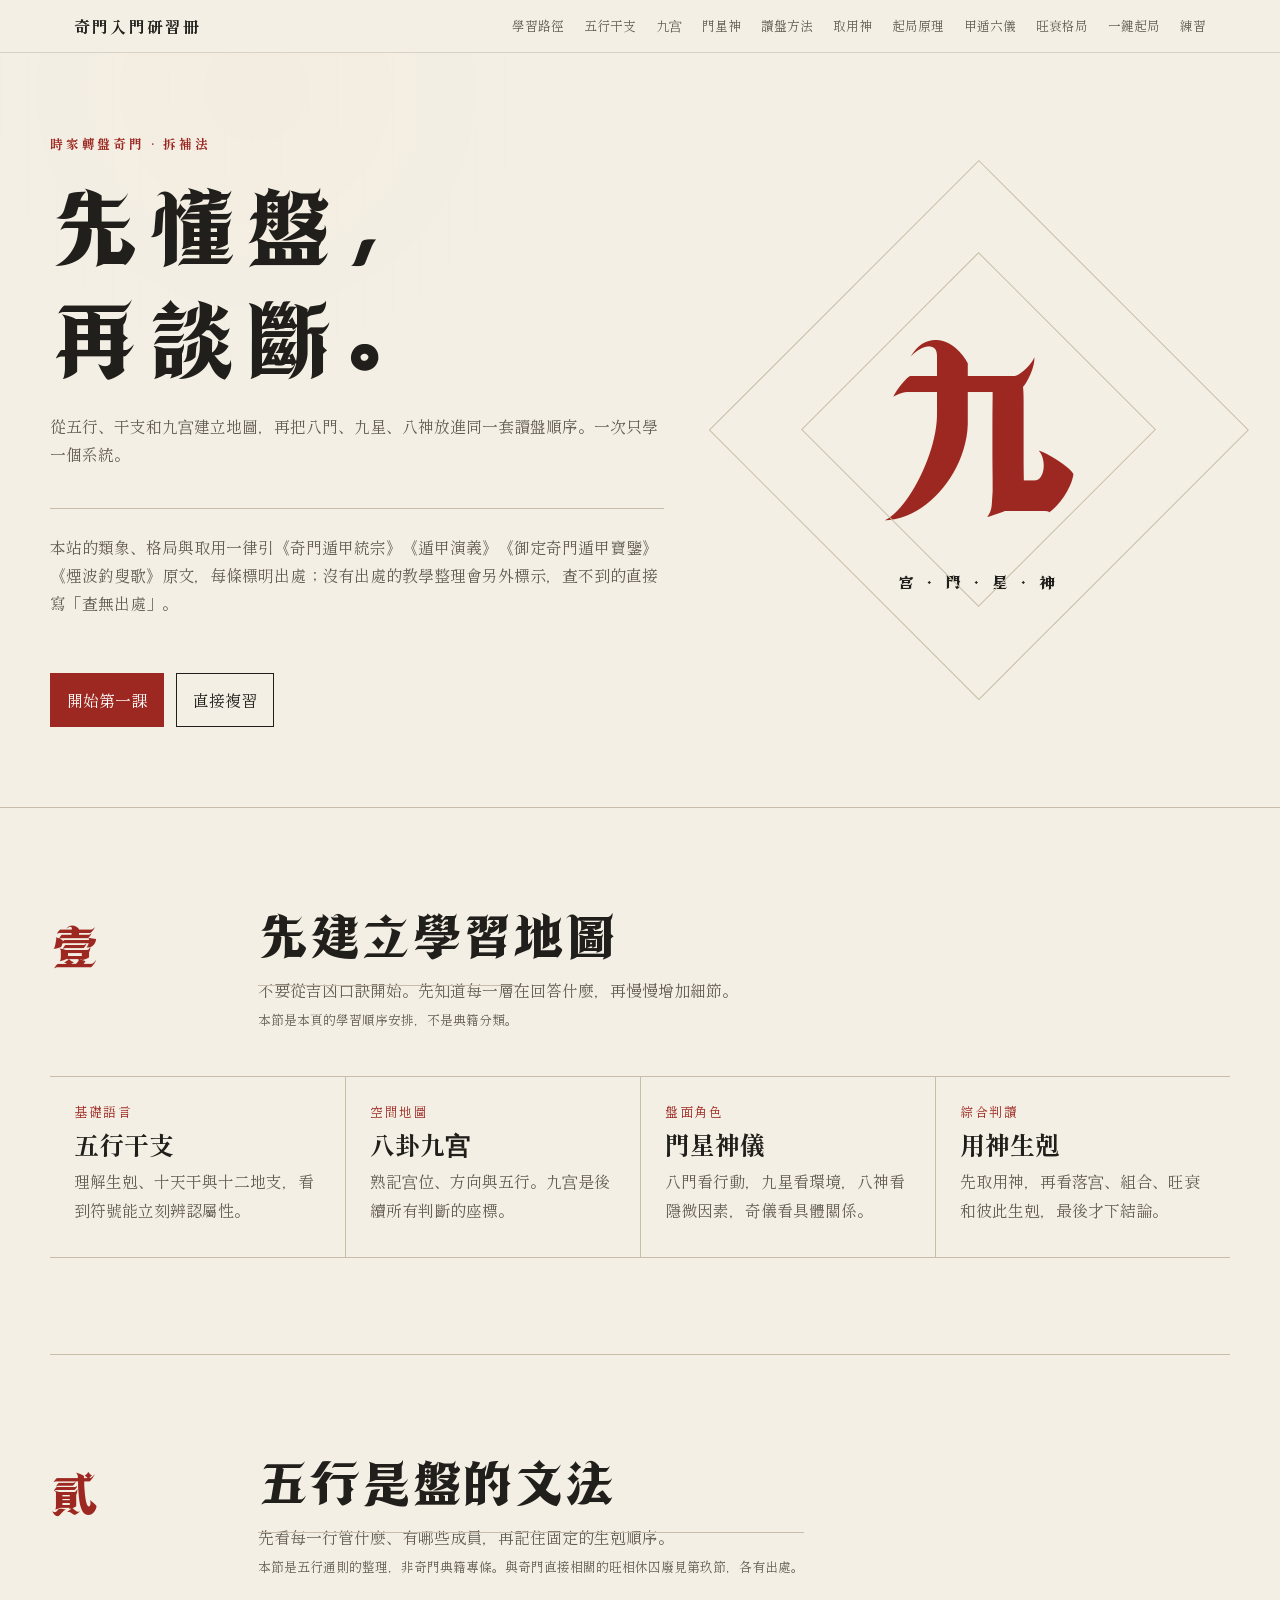
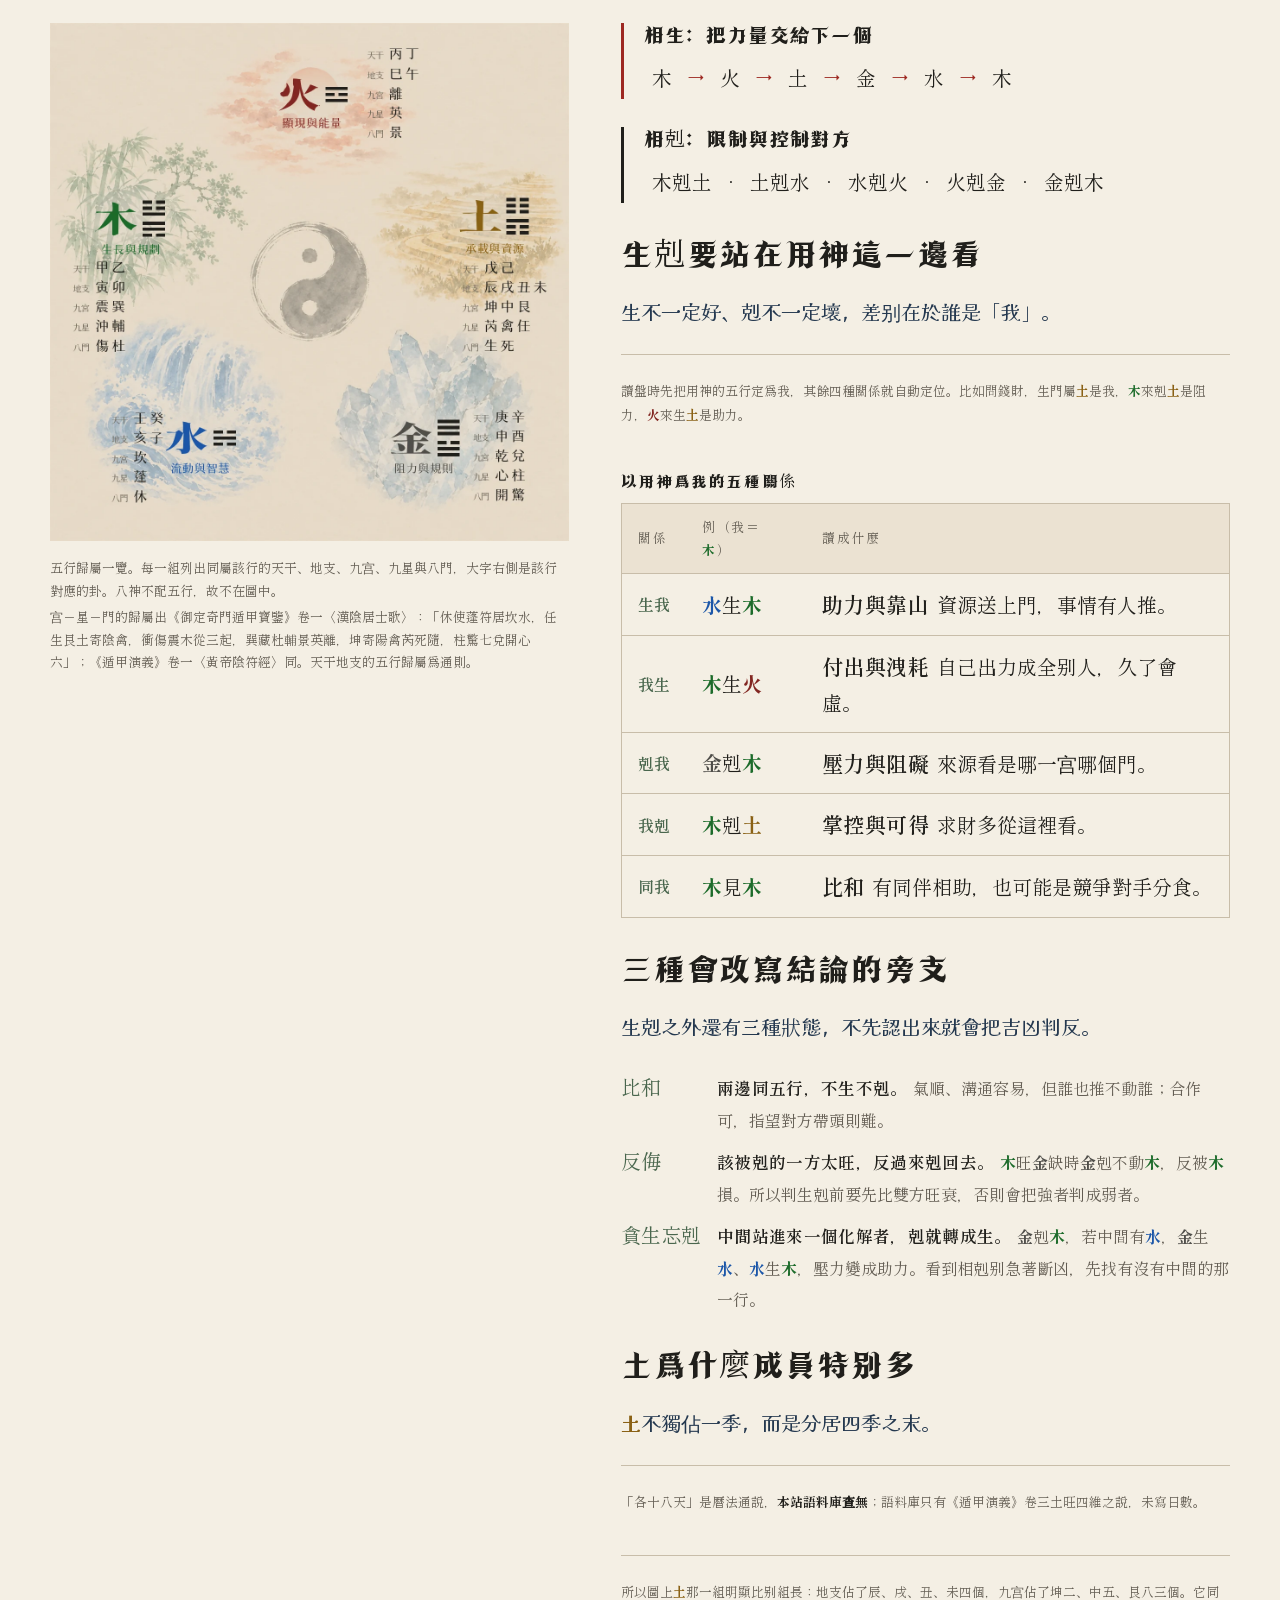
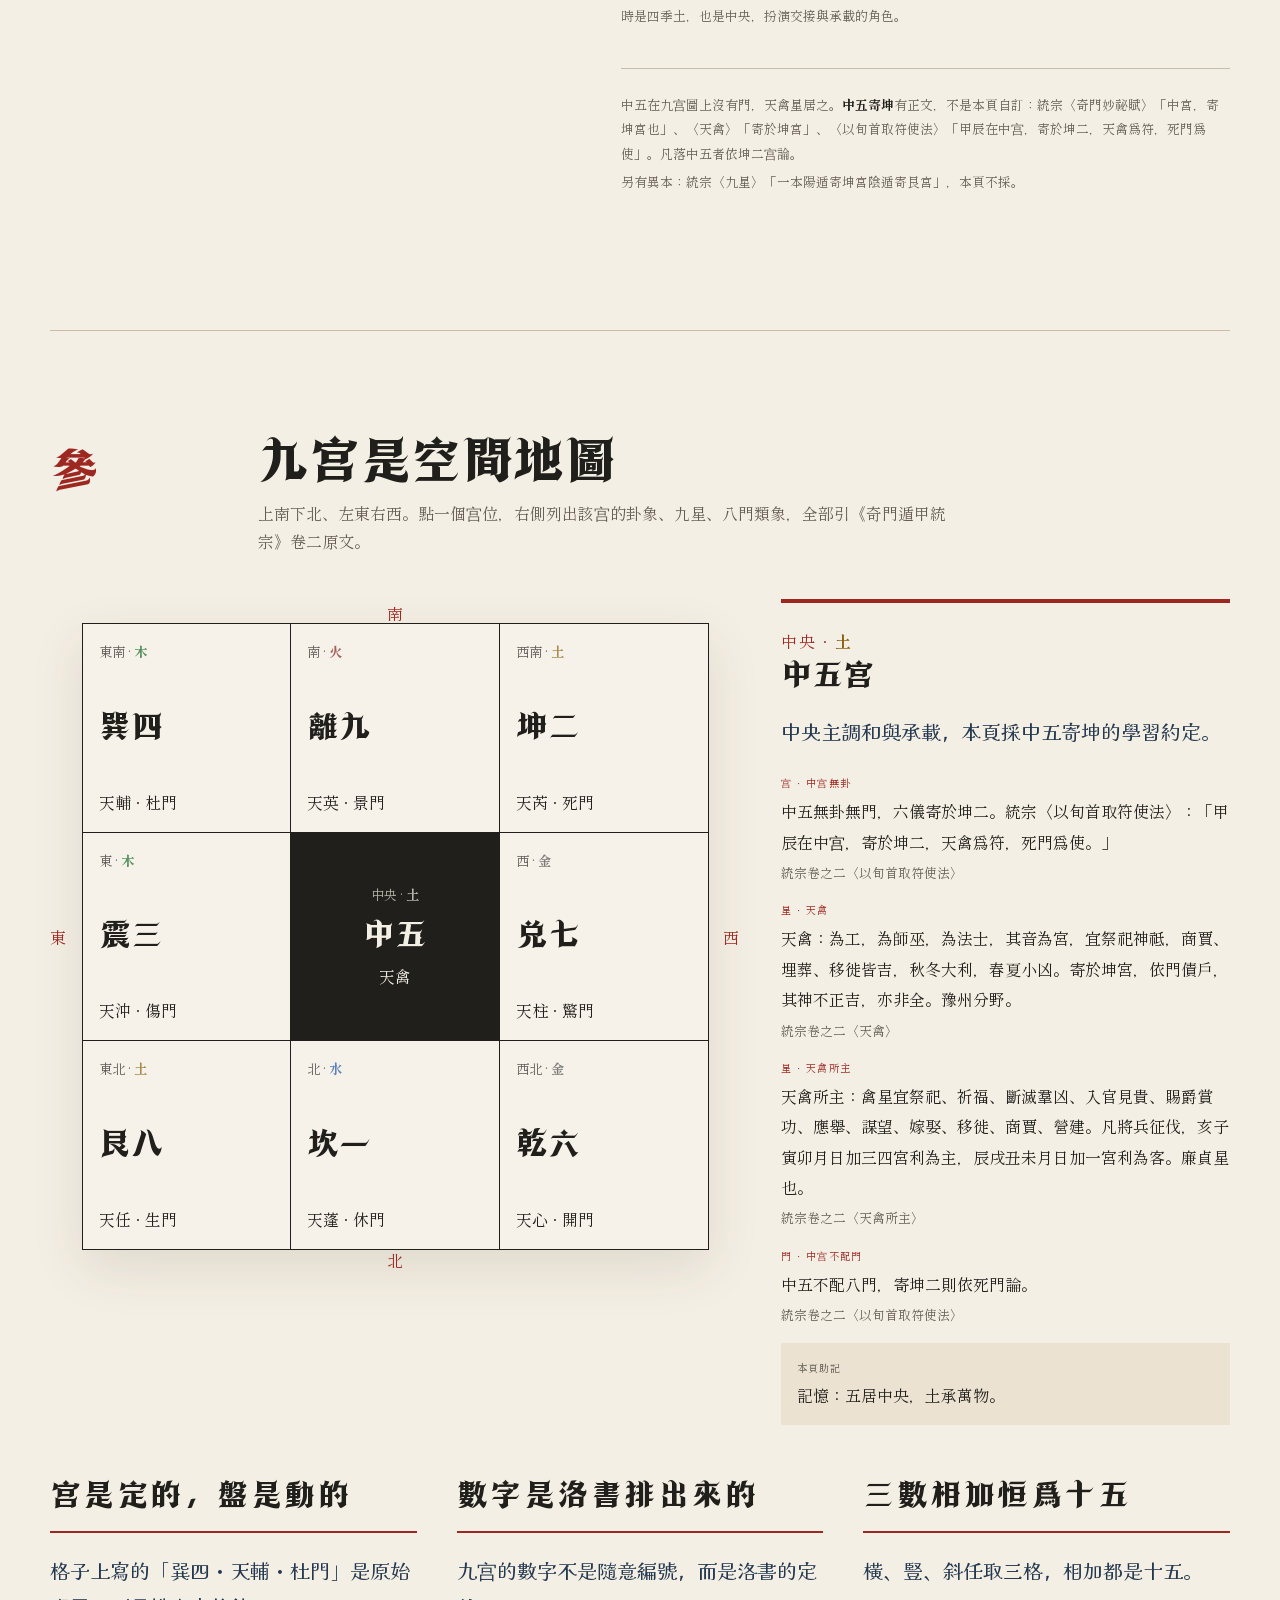
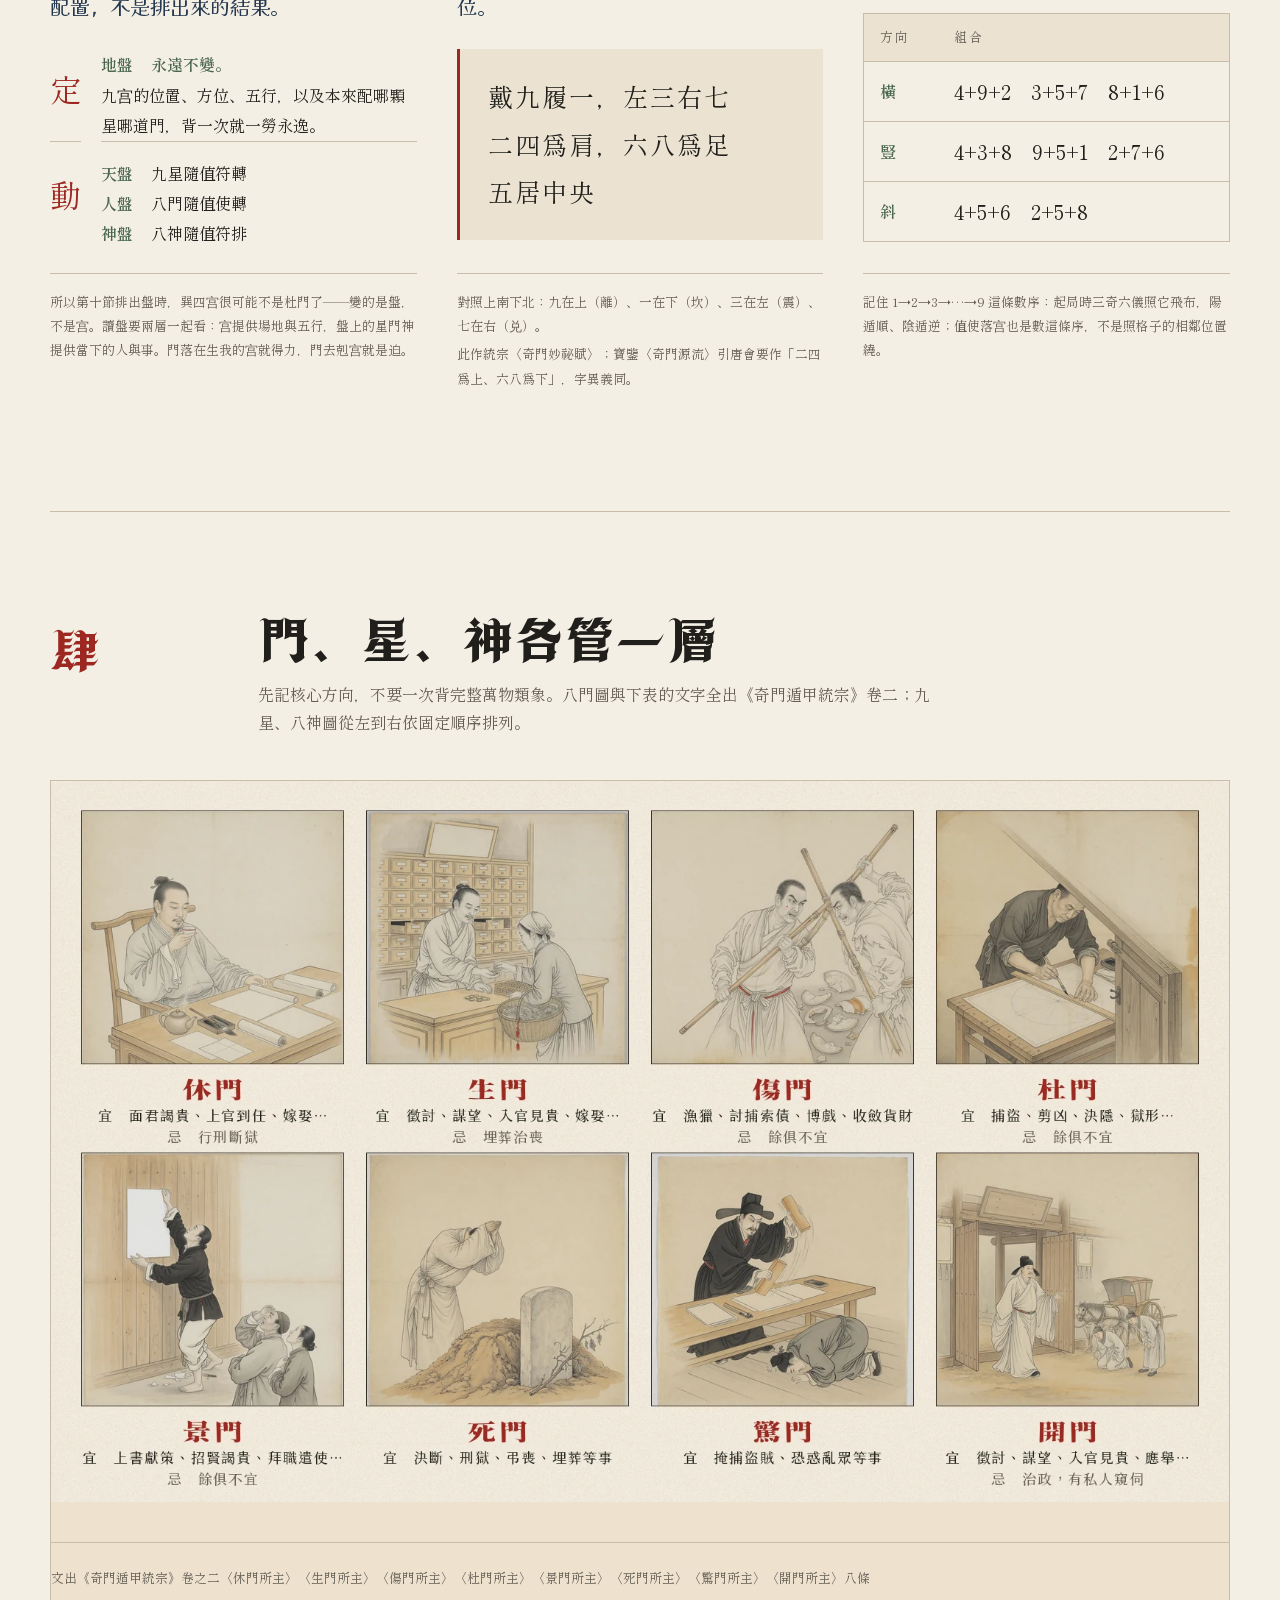
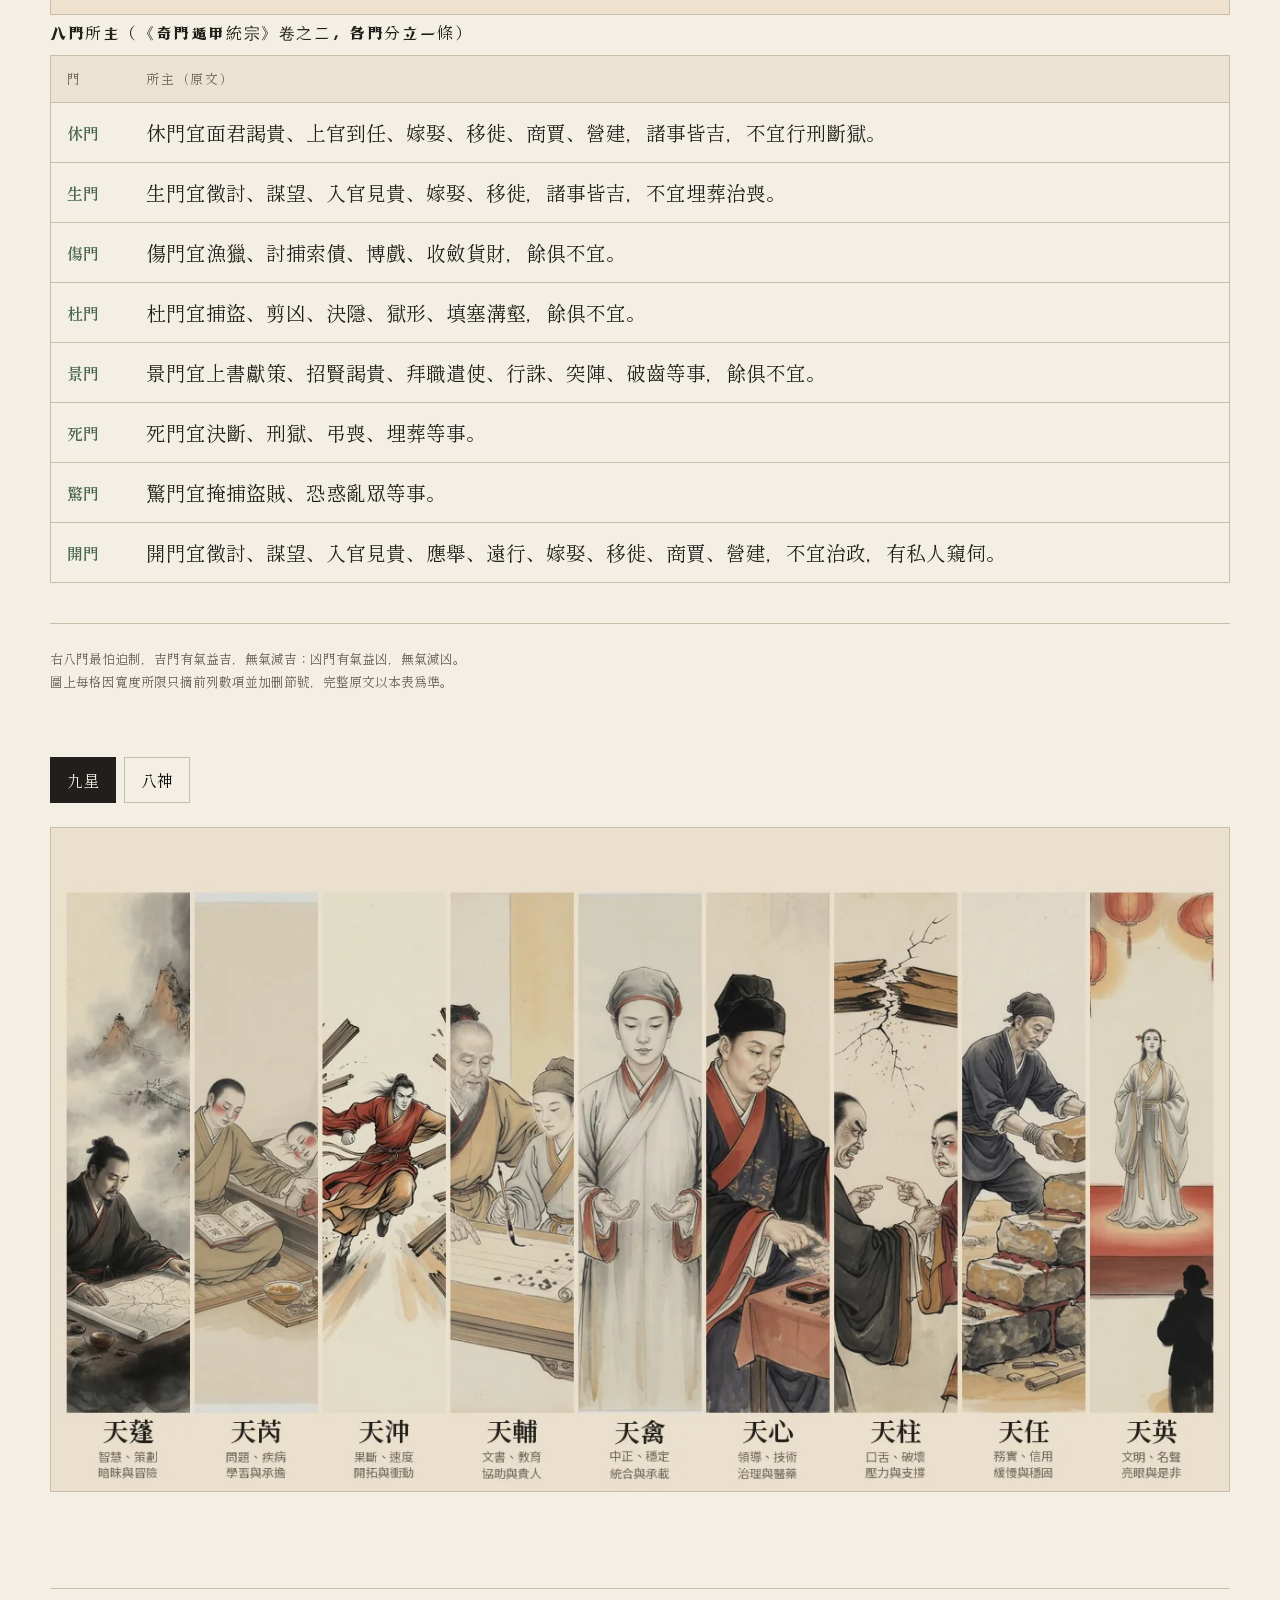
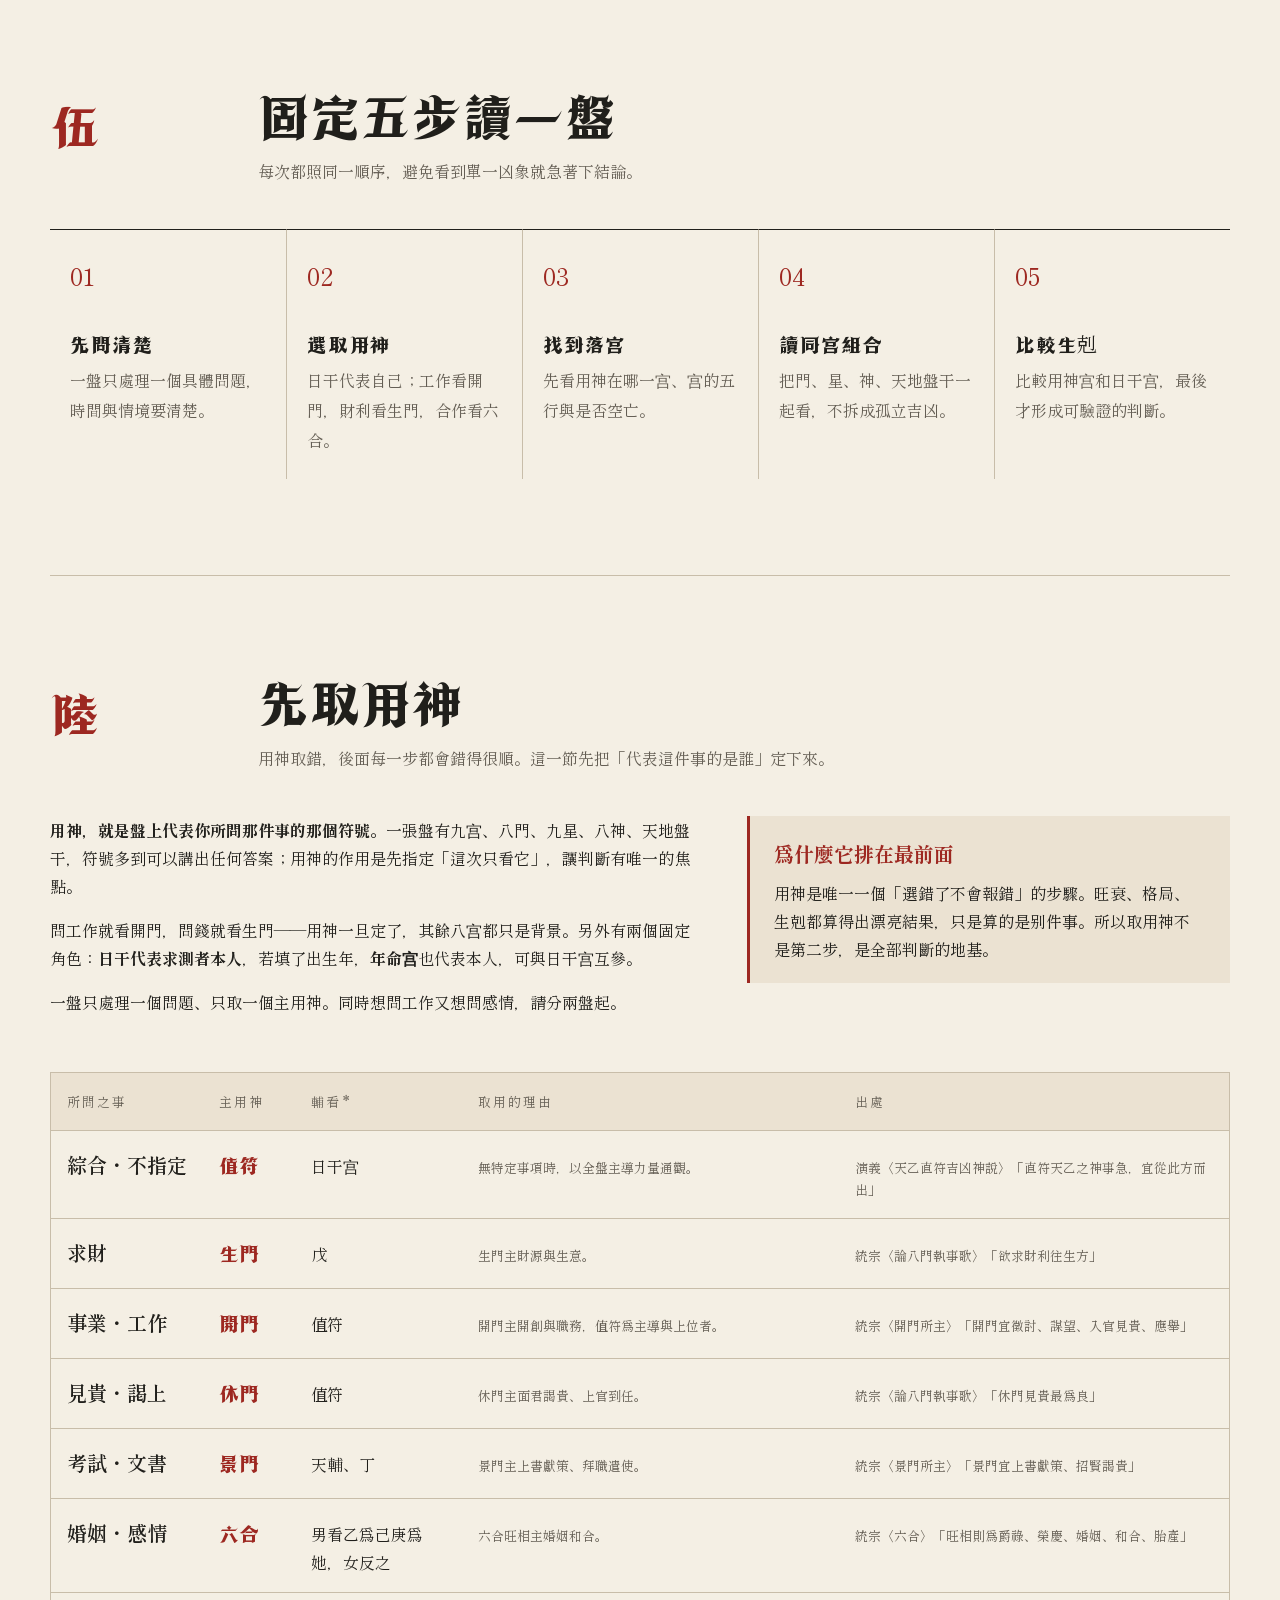
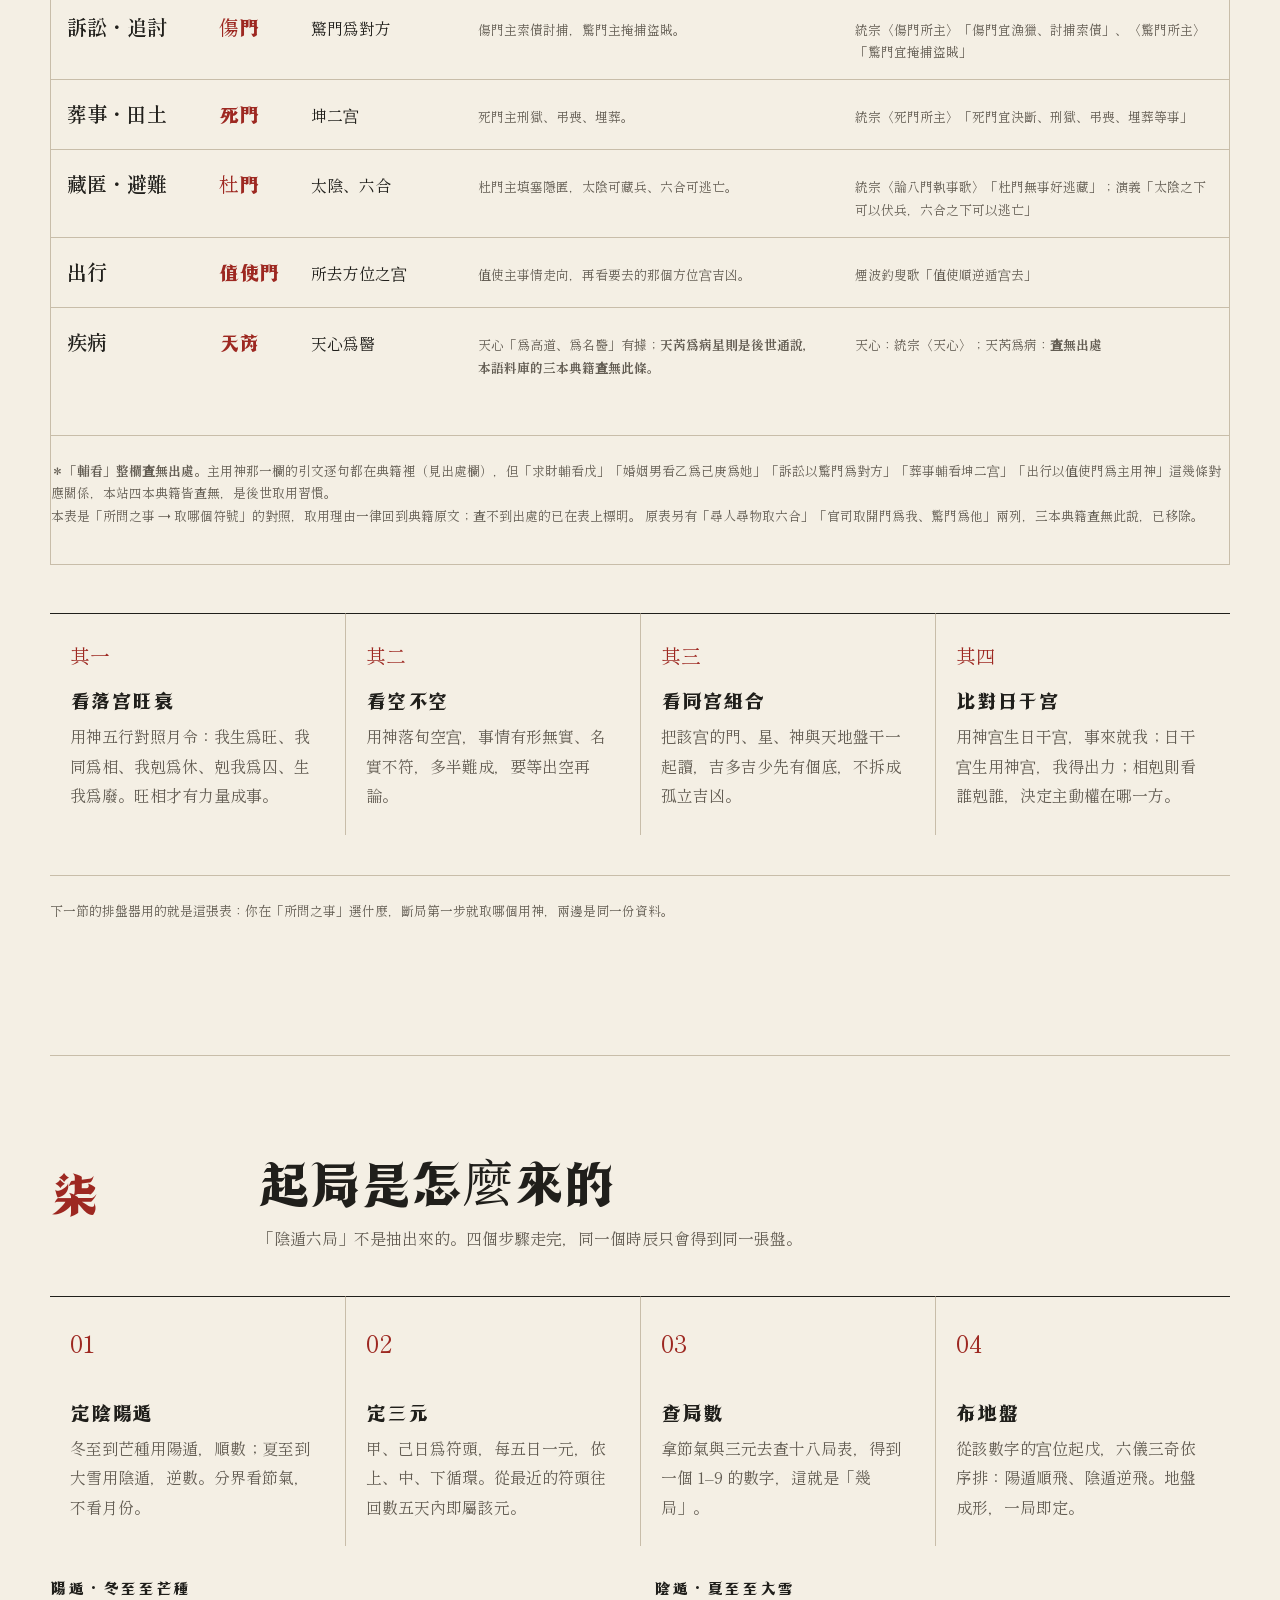
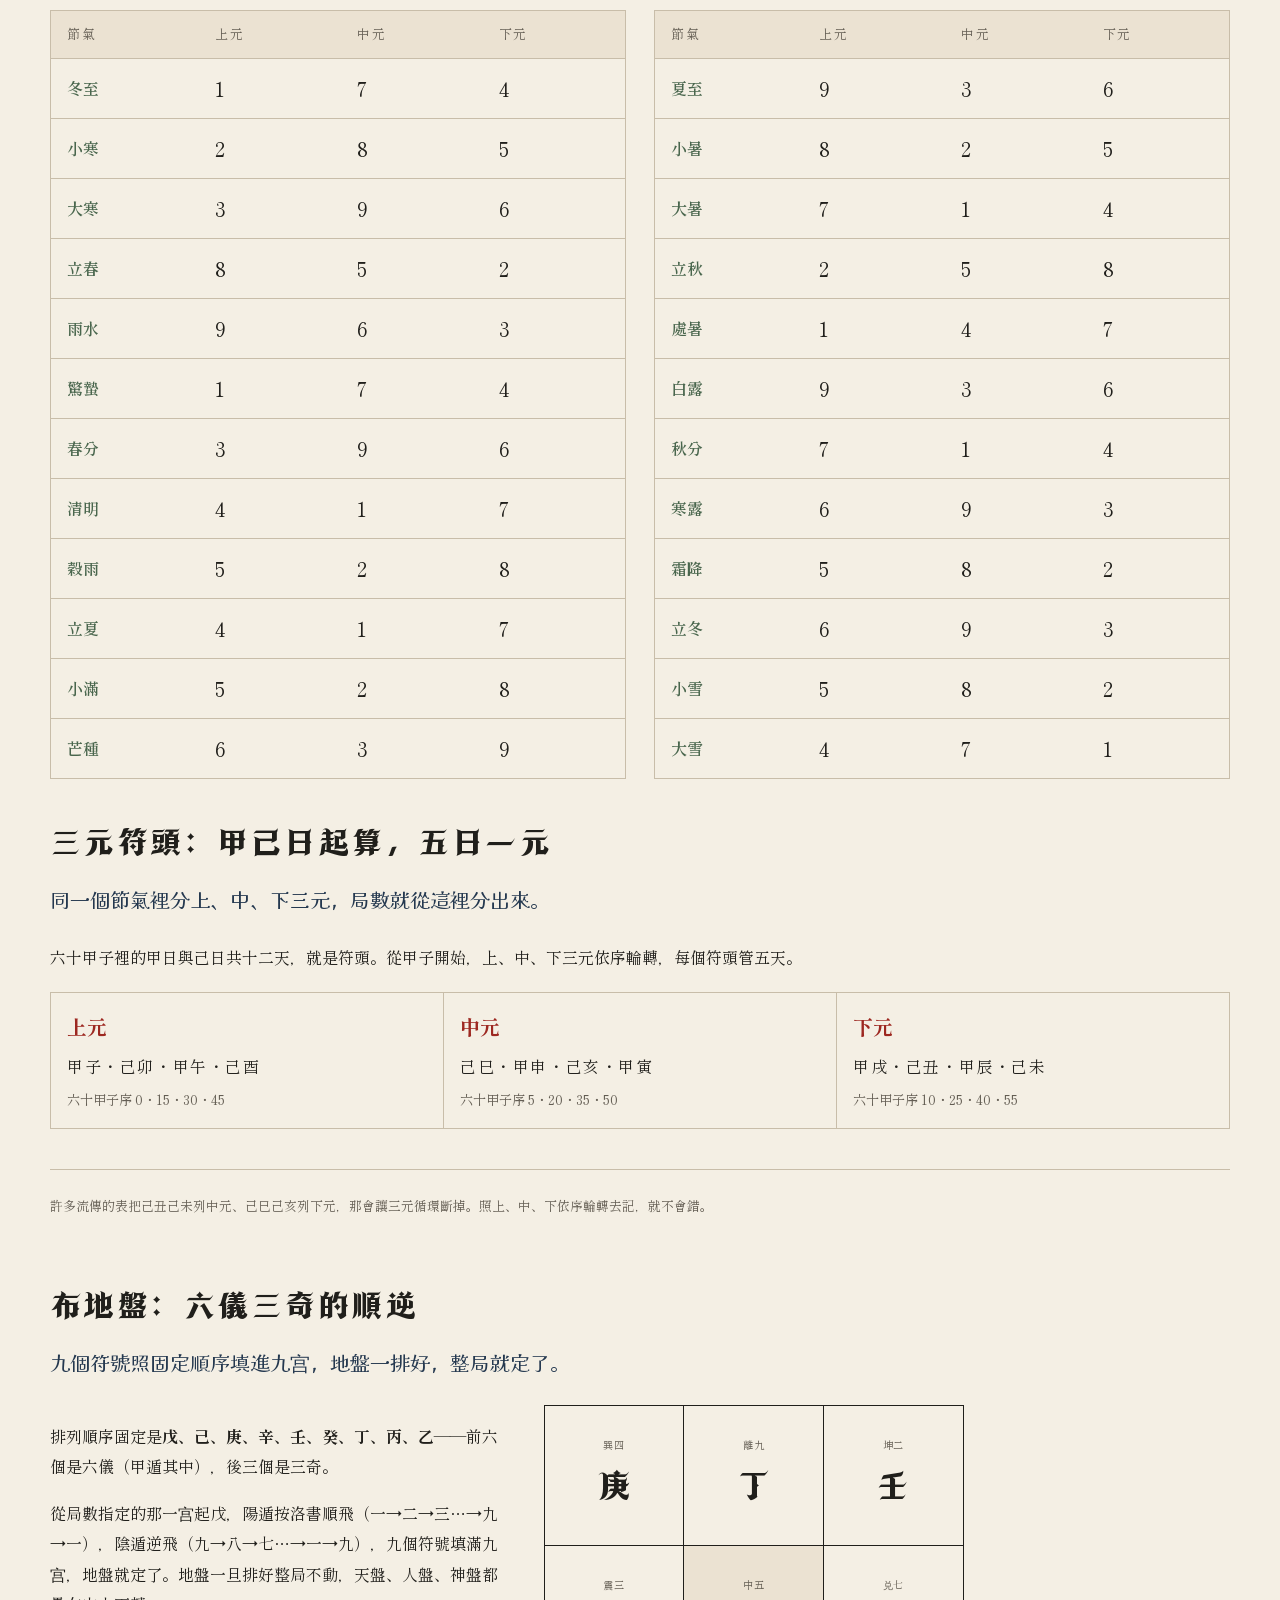
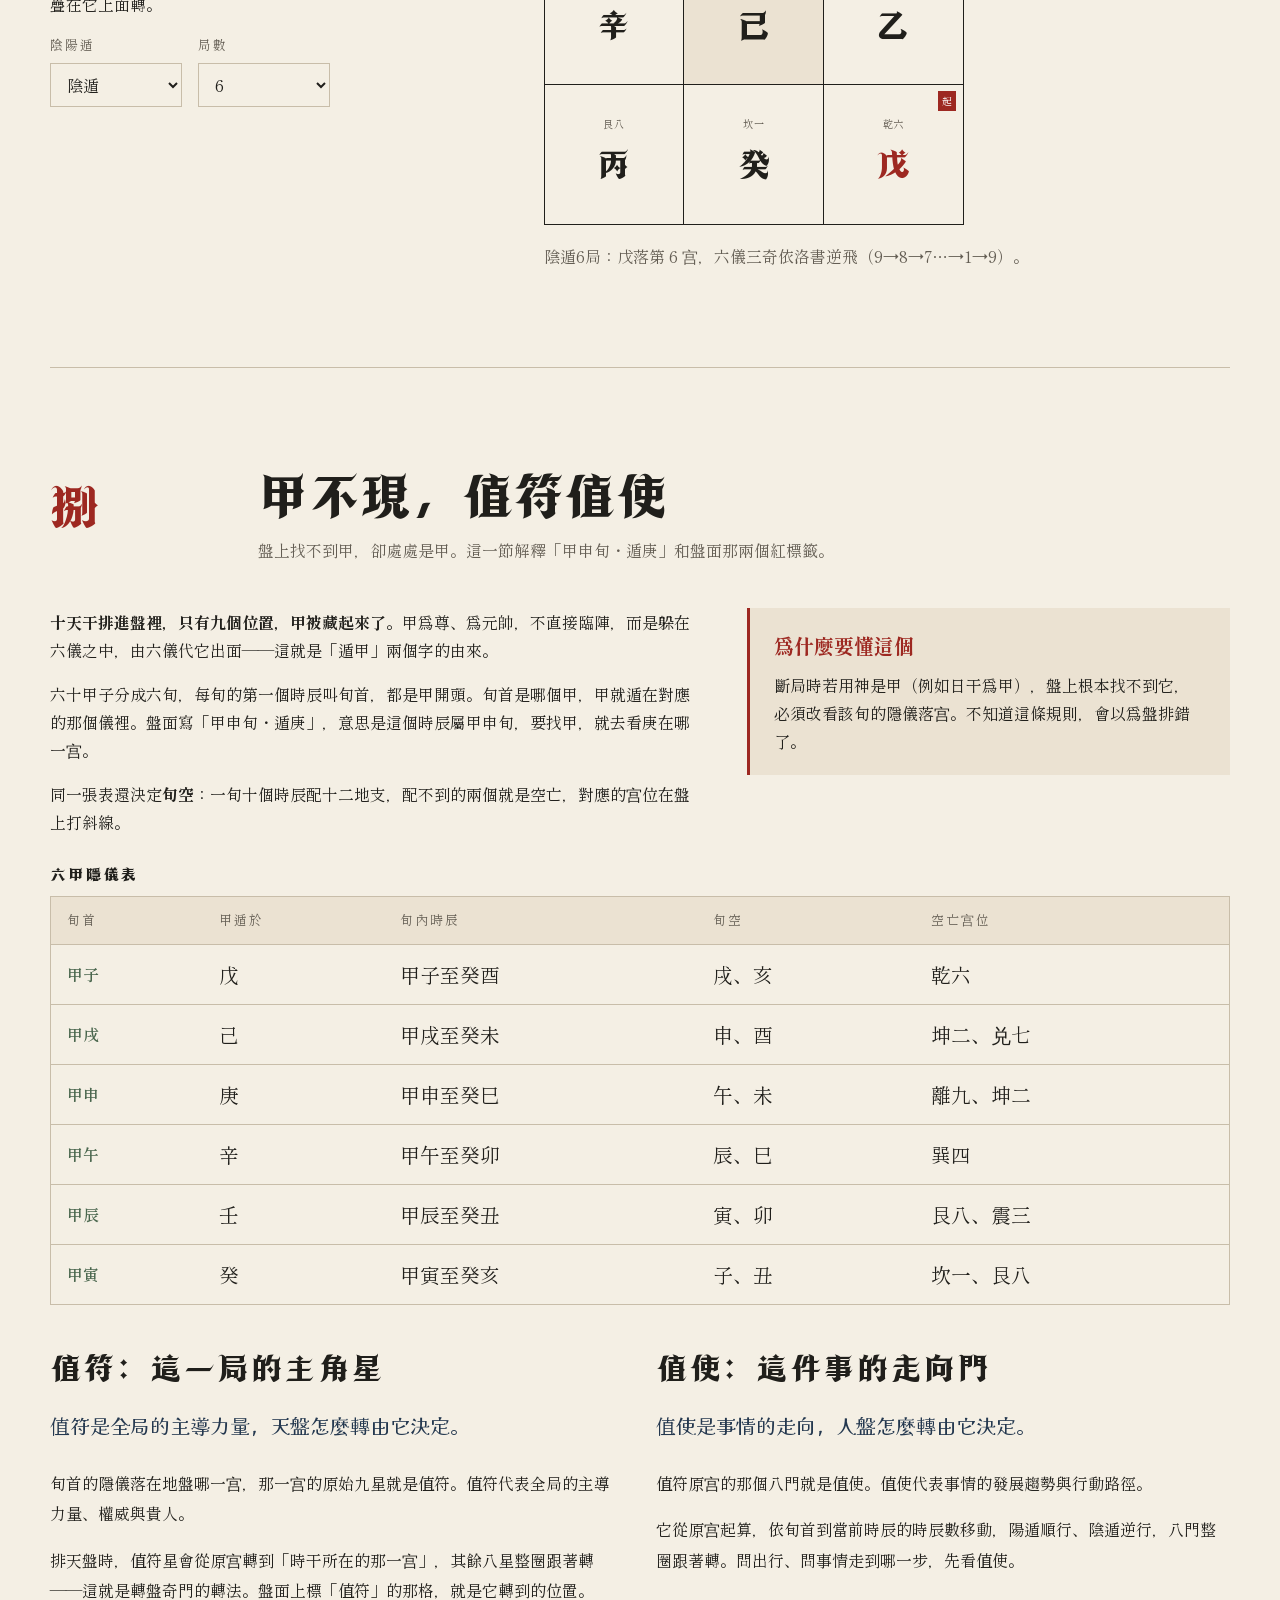
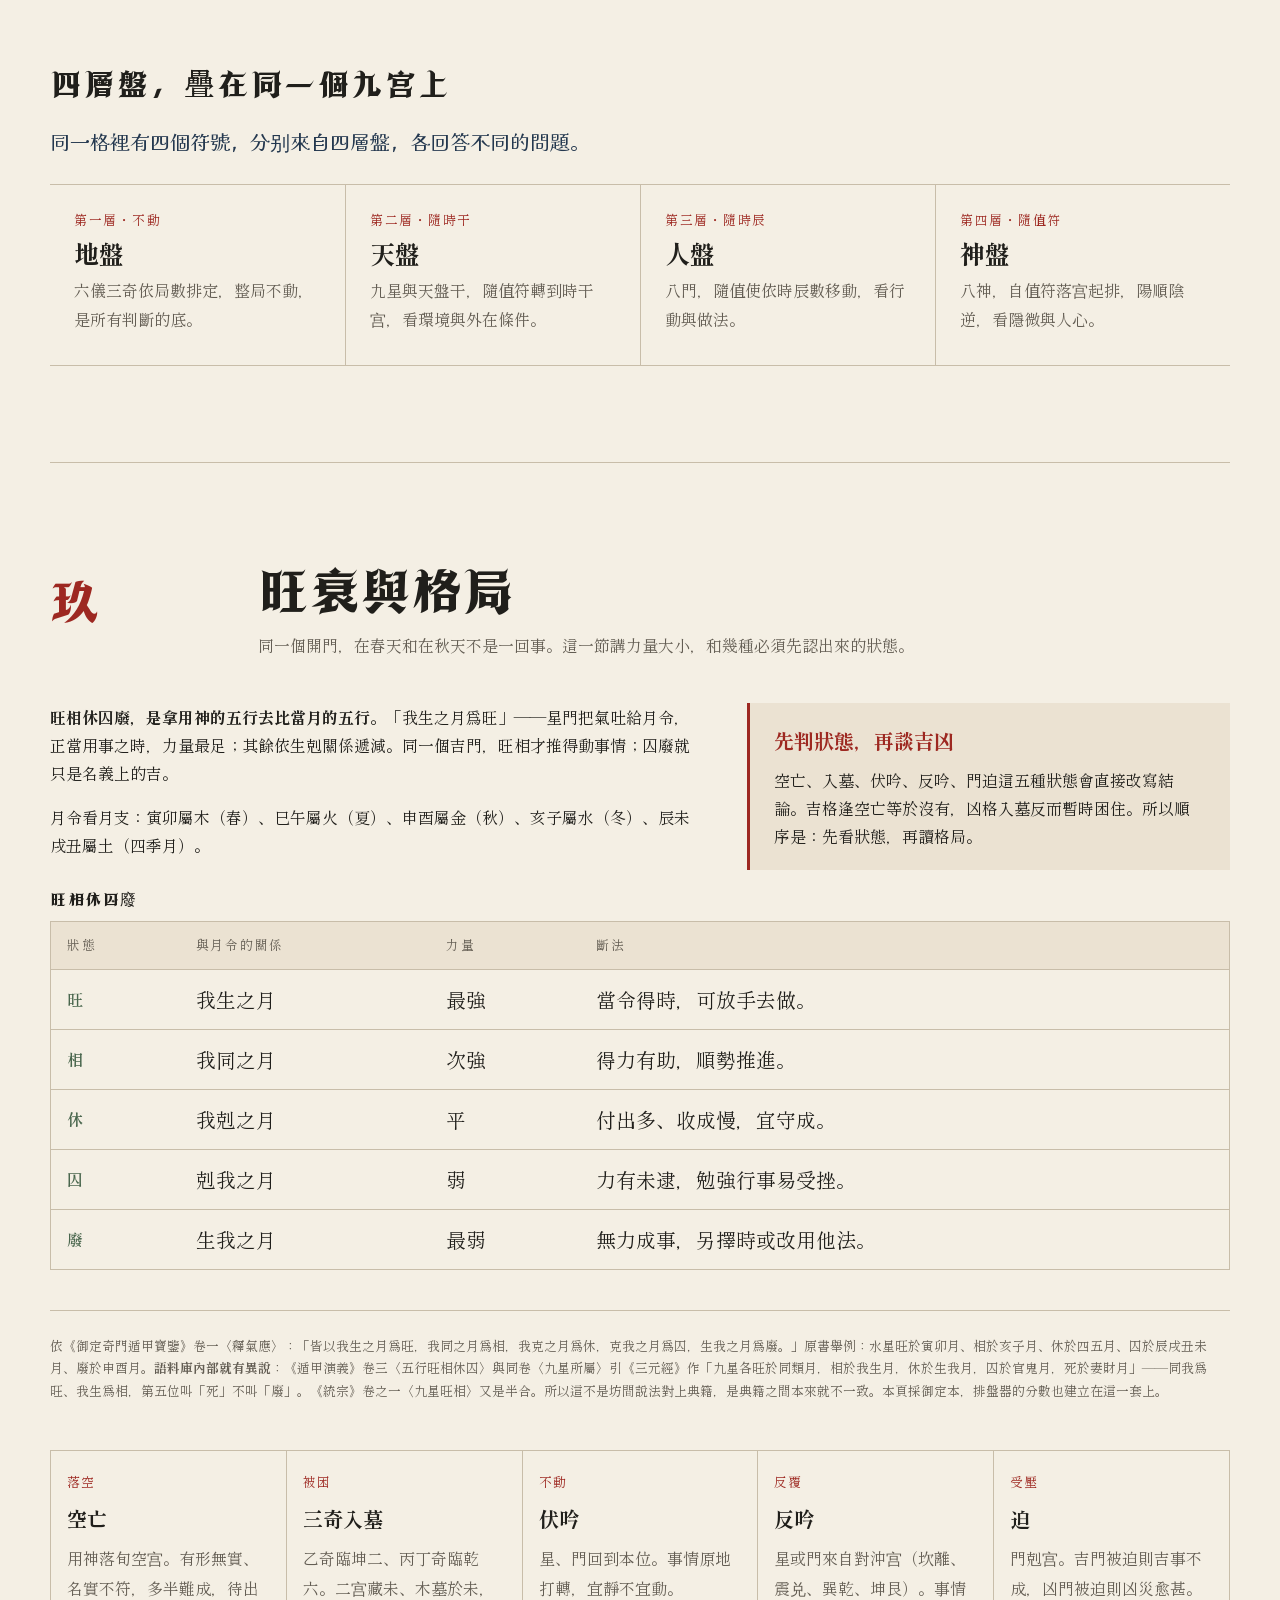
==== commit 4eb414cc: "建語料庫、修正典籍錯誤、九星圖重做 ## 語料庫 新增 corpus/index.json（602 條，四本典籍）與 build_corpus.py、查.py。 來源/ 放原文照錄，索引由腳本從來源重" ====
--- a/index.html
+++ b/index.html
@@ -3,8 +3,11 @@
 <head>
   <meta charset="utf-8">
   <meta name="viewport" content="width=device-width, initial-scale=1">
-  <meta name="description" content="時家轉盤奇門・拆補法的零基礎學習頁：五行、九宮、八門、九星、八神與讀盤步驟。">
+  <meta name="description" content="時家轉盤奇門・拆補法的零基礎學習頁：五行、九宫、八門、九星、八神與讀盤步驟。">
   <title>奇門入門研習冊</title>
+  <link rel="preconnect" href="https://fonts.googleapis.com">
+  <link rel="preconnect" href="https://fonts.gstatic.com" crossorigin>
+  <link href="https://fonts.googleapis.com/css2?family=Shippori+Mincho:wght@400;600;700&family=Kaisei+Decol:wght@400&display=swap" rel="stylesheet">
   <link rel="stylesheet" href="style.css">
 </head>
 <body>
@@ -12,7 +15,7 @@
   <header class="topbar">
     <nav class="nav" aria-label="主要導覽">
       <div class="brand">奇門入門研習冊</div>
-      <div class="nav-links"><a href="#path">學習路徑</a><a href="#elements">五行干支</a><a href="#palaces">九宮</a><a href="#symbols">門星神</a><a href="#method">讀盤方法</a><a href="#yongshen">取用神</a><a href="#qiju">起局原理</a><a href="#liujia">甲遁六儀</a><a href="#wangshuai">旺衰格局</a><a href="#paipan">一鍵起局</a><a href="#practice">練習</a></div>
+      <div class="nav-links"><a href="#path">學習路徑</a><a href="#elements">五行干支</a><a href="#palaces">九宫</a><a href="#symbols">門星神</a><a href="#method">讀盤方法</a><a href="#yongshen">取用神</a><a href="#qiju">起局原理</a><a href="#liujia">甲遁六儀</a><a href="#wangshuai">旺衰格局</a><a href="#paipan">一鍵起局</a><a href="#practice">練習</a></div>
     </nav>
   </header>
 
@@ -22,108 +25,206 @@
         <div>
           <div class="eyebrow">時家轉盤奇門 · 拆補法</div>
           <h1>先懂盤，<br>再談斷。</h1>
-          <p>從五行、干支和九宮建立地圖，再把八門、九星、八神放進同一套讀盤順序。一次只學一個系統。</p>
+          <p>從五行、干支和九宫建立地圖，再把八門、九星、八神放進同一套讀盤順序。一次只學一個系統。</p>
+          <p class="note">本站的類象、格局與取用一律引《奇門遁甲統宗》《遁甲演義》《御定奇門遁甲寶鑒》《煙波釣叟歌》原文，每條標明出處；沒有出處的教學整理會另外標示，查不到的直接寫「查無出處」。</p>
           <div class="hero-actions"><a class="btn primary" href="#path">開始第一課</a><a class="btn" href="#practice">直接複習</a></div>
         </div>
-        <div class="hero-mark" aria-hidden="true"><div class="hero-number">九</div><div class="hero-caption">宮 · 門 · 星 · 神</div></div>
+        <div class="hero-mark" aria-hidden="true"><div class="hero-number">九</div><div class="hero-caption">宫 · 門 · 星 · 神</div></div>
       </div>
     </section>
 
     <section class="section" id="path">
-      <div class="section-head"><div class="section-no">壹</div><div class="section-title"><h2>先建立學習地圖</h2><p>不要從吉凶口訣開始。先知道每一層在回答什麼，再慢慢增加細節。</p></div></div>
+      <div class="section-head"><div class="section-no">壹</div><div class="section-title"><h2>先建立學習地圖</h2><p>不要從吉凶口訣開始。先知道每一層在回答什麼，再慢慢增加細節。<br><span class="note">本節是本頁的學習順序安排，不是典籍分類。</span></p></div></div>
       <div class="path">
-        <article class="path-item"><div class="path-tag">基礎語言</div><strong>五行干支</strong><p>理解生剋、十天干與十二地支，看到符號能立刻辨認屬性。</p></article>
-        <article class="path-item"><div class="path-tag">空間地圖</div><strong>八卦九宮</strong><p>熟記宮位、方向與五行。九宮是後續所有判斷的座標。</p></article>
-        <article class="path-item"><div class="path-tag">盤面角色</div><strong>門星神儀</strong><p>八門看行動，九星看環境，八神看隱微因素，奇儀看具體關係。</p></article>
-        <article class="path-item"><div class="path-tag">綜合判讀</div><strong>用神生剋</strong><p>先取用神，再看落宮、組合、旺衰和彼此生剋，最後才下結論。</p></article>
+        <article class="path-item card"><div class="path-tag">基礎語言</div><strong>五行干支</strong><p>理解生剋、十天干與十二地支，看到符號能立刻辨認屬性。</p></article>
+        <article class="path-item card"><div class="path-tag">空間地圖</div><strong>八卦九宫</strong><p>熟記宫位、方向與五行。九宫是後續所有判斷的座標。</p></article>
+        <article class="path-item card"><div class="path-tag">盤面角色</div><strong>門星神儀</strong><p>八門看行動，九星看環境，八神看隱微因素，奇儀看具體關係。</p></article>
+        <article class="path-item card"><div class="path-tag">綜合判讀</div><strong>用神生剋</strong><p>先取用神，再看落宫、組合、旺衰和彼此生剋，最後才下結論。</p></article>
       </div>
     </section>
 
     <section class="section" id="elements">
-      <div class="section-head"><div class="section-no">貳</div><div class="section-title"><h2>五行是盤的文法</h2><p>先看每一行管什麼、有哪些成員，再記住固定的生剋順序。</p></div></div>
-      <figure class="wuxing-map">
-        <img src="assets/wuxing-relations.webp" width="1200" height="1200" loading="lazy" alt="五行歸屬圖：木火土金水五組環繞中央太極，每組列出所屬的天干、地支、九宮、九星、八門與卦象">
-        <figcaption>五行歸屬一覽。每一組列出同屬該行的天干、地支、九宮、九星與八門，大字右側是該行對應的卦。八神不配五行，故不在圖中。</figcaption>
-      </figure>
-      <div class="cycles">
-        <div class="cycle"><h3>相生：把力量交給下一個</h3><div class="cycle-row"><span class="node">木</span><span class="arrow">→</span><span class="node">火</span><span class="arrow">→</span><span class="node">土</span><span class="arrow">→</span><span class="node">金</span><span class="arrow">→</span><span class="node">水</span><span class="arrow">→</span><span class="node">木</span></div></div>
-        <div class="cycle control"><h3>相剋：限制與控制對方</h3><div class="cycle-row"><span class="node">木剋土</span><span>·</span><span class="node">土剋水</span><span>·</span><span class="node">水剋火</span><span>·</span><span class="node">火剋金</span><span>·</span><span class="node">金剋木</span></div></div>
-        <p>讀盤時先問：「誰生誰？誰剋誰？」生不一定永遠好，也可能是付出與洩耗；剋也不一定永遠壞，也可能代表掌控。</p>
+      <div class="section-head"><div class="section-no">貳</div><div class="section-title"><h2>五行是盤的文法</h2><p>先看每一行管什麼、有哪些成員，再記住固定的生剋順序。<br><span class="note">本節是五行通則的整理，非奇門典籍專條。與奇門直接相關的旺相休囚廢見第玖節，各有出處。</span></p></div></div>
+      <div class="wx-layout">
+        <figure class="wuxing-map">
+          <img src="assets/wuxing-relations.webp" width="1200" height="1200" loading="lazy" alt="五行歸屬圖：木火土金水五組環繞中央太極，每組列出所屬的天干、地支、九宫、九星、八門與卦象">
+          <figcaption>五行歸屬一覽。每一組列出同屬該行的天干、地支、九宫、九星與八門，大字右側是該行對應的卦。八神不配五行，故不在圖中。<span class="src">宫－星－門的歸屬出《御定奇門遁甲寶鑒》卷一〈漢陰居士歌〉：「休使蓬符居坎水，任生艮土寄陰禽，衝傷震木從三起，巽藏杜輔景英離，坤寄陽禽芮死隨，柱驚七兌開心六」；《遁甲演義》卷一〈黃帝陰符經〉同。天干地支的五行歸屬爲通則。</span></figcaption>
+        </figure>
+        <div class="wx-text">
+          <div class="cycles">
+            <div class="cycle card"><h3>相生：把力量交給下一個</h3><div class="cycle-row"><span class="node">木</span><span class="arrow">→</span><span class="node">火</span><span class="arrow">→</span><span class="node">土</span><span class="arrow">→</span><span class="node">金</span><span class="arrow">→</span><span class="node">水</span><span class="arrow">→</span><span class="node">木</span></div></div>
+            <div class="cycle control card"><h3>相剋：限制與控制對方</h3><div class="cycle-row"><span class="node">木剋土</span><span>·</span><span class="node">土剋水</span><span>·</span><span class="node">水剋火</span><span>·</span><span class="node">火剋金</span><span>·</span><span class="node">金剋木</span></div></div>
+          </div>
+
+          <div class="wx-block band">
+            <h3>生剋要站在用神這一邊看</h3>
+            <p class="lead">生不一定好、剋不一定壞，差别在於誰是「我」。</p>
+            <p class="note">讀盤時先把用神的五行定爲我，其餘四種關係就自動定位。比如問錢財，生門屬<i class="e e-土">土</i>是我，<i class="e e-木">木</i>來剋<i class="e e-土">土</i>是阻力，<i class="e e-火">火</i>來生<i class="e e-土">土</i>是助力。</p>
+            <table class="mini-table"><caption>以用神爲我的五種關係</caption>
+              <thead><tr><th>關係</th><th>例（我＝<i class="e e-木">木</i>）</th><th>讀成什麼</th></tr></thead>
+              <tbody>
+                <tr><th>生我</th><td><i class="e e-水">水</i>生<i class="e e-木">木</i></td><td><b class="k">助力與靠山</b>資源送上門，事情有人推。</td></tr>
+                <tr><th>我生</th><td><i class="e e-木">木</i>生<i class="e e-火">火</i></td><td><b class="k">付出與洩耗</b>自己出力成全别人，久了會虛。</td></tr>
+                <tr><th>剋我</th><td><i class="e e-金">金</i>剋<i class="e e-木">木</i></td><td><b class="k">壓力與阻礙</b>來源看是哪一宫哪個門。</td></tr>
+                <tr><th>我剋</th><td><i class="e e-木">木</i>剋<i class="e e-土">土</i></td><td><b class="k">掌控與可得</b>求財多從這裡看。</td></tr>
+                <tr><th>同我</th><td><i class="e e-木">木</i>見<i class="e e-木">木</i></td><td><b class="k">比和</b>有同伴相助，也可能是競爭對手分食。</td></tr>
+              </tbody>
+            </table>
+          </div>
+
+          <div class="wx-block band">
+            <h3>三種會改寫結論的旁支</h3>
+            <p class="lead">生剋之外還有三種狀態，不先認出來就會把吉凶判反。</p>
+            <dl class="wx-defs">
+              <dt>比和</dt><dd><b class="k">兩邊同五行，不生不剋。</b>氣順、溝通容易，但誰也推不動誰；合作可，指望對方帶頭則難。</dd>
+              <dt>反侮</dt><dd><b class="k">該被剋的一方太旺，反過來剋回去。</b><i class="e e-木">木</i>旺<i class="e e-金">金</i>缺時<i class="e e-金">金</i>剋不動<i class="e e-木">木</i>，反被<i class="e e-木">木</i>損。所以判生剋前要先比雙方旺衰，否則會把強者判成弱者。</dd>
+              <dt>貪生忘剋</dt><dd><b class="k">中間站進來一個化解者，剋就轉成生。</b><i class="e e-金">金</i>剋<i class="e e-木">木</i>，若中間有<i class="e e-水">水</i>，<i class="e e-金">金</i>生<i class="e e-水">水</i>、<i class="e e-水">水</i>生<i class="e e-木">木</i>，壓力變成助力。看到相剋别急著斷凶，先找有沒有中間的那一行。</dd>
+            </dl>
+          </div>
+
+          <div class="wx-block band">
+            <h3>土爲什麼成員特别多</h3>
+            <p class="lead"><i class="e e-土">土</i>不獨佔一季，而是分居四季之末。</p><p class="note">「各十八天」是曆法通說，<b>本站語料庫查無</b>；語料庫只有《遁甲演義》卷三土旺四維之說，未寫日數。</p>
+            <p class="note">所以圖上<i class="e e-土">土</i>那一組明顯比别組長：地支佔了辰、戌、丑、未四個，九宫佔了坤二、中五、艮八三個。它同時是四季土，也是中央，扮演交接與承載的角色。</p>
+            <p class="note">中五在九宫圖上沒有門，天禽星居之。<b>中五寄坤</b>有正文，不是本頁自訂：統宗〈奇門妙祕賦〉「中宮，寄坤宮也」、〈天禽〉「寄於坤宮」、〈以旬首取符使法〉「甲辰在中宫，寄於坤二，天禽爲符，死門爲使」。凡落中五者依坤二宫論。<span class="src">另有異本：統宗〈九星〉「一本陽遁寄坤宮陰遁寄艮宮」，本頁不採。</span></p>
+          </div>
+        </div>
       </div>
     </section>
 
     <section class="section" id="palaces">
-      <div class="section-head"><div class="section-no">參</div><div class="section-title"><h2>九宮是空間地圖</h2><p>上南下北、左東右西。點一個宮位，右側會顯示記憶重點。</p></div></div>
+      <div class="section-head"><div class="section-no">參</div><div class="section-title"><h2>九宫是空間地圖</h2><p>上南下北、左東右西。點一個宫位，右側列出該宫的卦象、九星、八門類象，全部引《奇門遁甲統宗》卷二原文。</p></div></div>
       <div class="palace-wrap">
         <div class="palace-main">
-        <figure class="gates-art"><img src="assets/nine-palaces-mnemonic.webp" alt="上南下北九宮風景圖：巽風、離火、坤地、震雷、中土、兌澤、艮山、坎水、乾天"></figure>
-        <div class="palace-grid" aria-label="九宮固定位置">
-          <button class="palace" data-palace="巽四" aria-pressed="false"><small>東南 · 木</small><strong>巽四</strong><span>天輔 · 杜門</span></button>
-          <button class="palace" data-palace="離九" aria-pressed="false"><small>南 · 火</small><strong>離九</strong><span>天英 · 景門</span></button>
-          <button class="palace" data-palace="坤二" aria-pressed="false"><small>西南 · 土</small><strong>坤二</strong><span>天芮 · 死門</span></button>
-          <button class="palace" data-palace="震三" aria-pressed="false"><small>東 · 木</small><strong>震三</strong><span>天沖 · 傷門</span></button>
-          <button class="palace center" data-palace="中五" aria-pressed="true"><small>中央 · 土</small><strong>中五</strong><span>天禽</span></button>
-          <button class="palace" data-palace="兌七" aria-pressed="false"><small>西 · 金</small><strong>兌七</strong><span>天柱 · 驚門</span></button>
-          <button class="palace" data-palace="艮八" aria-pressed="false"><small>東北 · 土</small><strong>艮八</strong><span>天任 · 生門</span></button>
-          <button class="palace" data-palace="坎一" aria-pressed="false"><small>北 · 水</small><strong>坎一</strong><span>天蓬 · 休門</span></button>
-          <button class="palace" data-palace="乾六" aria-pressed="false"><small>西北 · 金</small><strong>乾六</strong><span>天心 · 開門</span></button>
-        </div>
-        </div>
-        <aside class="detail" aria-live="polite"><div class="detail-meta" id="detailMeta">中央 · 土</div><h3 id="detailTitle">中五宮</h3><p id="detailText">中央主調和與承載。轉盤奇門中，天禽星居中五；本頁採用中五寄坤的學習約定。</p><div class="memory-line" id="detailMemory">記憶：五居中央，土承萬物。</div></aside>
+        <div class="compass">
+          <span class="cp cp-s" aria-hidden="true">南</span>
+          <span class="cp cp-e" aria-hidden="true">東</span>
+          <span class="cp cp-w" aria-hidden="true">西</span>
+          <span class="cp cp-n" aria-hidden="true">北</span>
+          <div class="palace-grid" aria-label="九宫固定位置（上南下北、左東右西）">
+          <button class="palace" data-palace="巽四" aria-pressed="false"><small>東南 · <i class="e e-木">木</i></small><strong>巽四</strong><span>天輔 · 杜門</span></button>
+          <button class="palace" data-palace="離九" aria-pressed="false"><small>南 · <i class="e e-火">火</i></small><strong>離九</strong><span>天英 · 景門</span></button>
+          <button class="palace" data-palace="坤二" aria-pressed="false"><small>西南 · <i class="e e-土">土</i></small><strong>坤二</strong><span>天芮 · 死門</span></button>
+          <button class="palace" data-palace="震三" aria-pressed="false"><small>東 · <i class="e e-木">木</i></small><strong>震三</strong><span>天沖 · 傷門</span></button>
+          <button class="palace center" data-palace="中五" aria-pressed="true"><small>中央 · <i class="e e-土">土</i></small><strong>中五</strong><span>天禽</span></button>
+          <button class="palace" data-palace="兑七" aria-pressed="false"><small>西 · <i class="e e-金">金</i></small><strong>兑七</strong><span>天柱 · 驚門</span></button>
+          <button class="palace" data-palace="艮八" aria-pressed="false"><small>東北 · <i class="e e-土">土</i></small><strong>艮八</strong><span>天任 · 生門</span></button>
+          <button class="palace" data-palace="坎一" aria-pressed="false"><small>北 · <i class="e e-水">水</i></small><strong>坎一</strong><span>天蓬 · 休門</span></button>
+          <button class="palace" data-palace="乾六" aria-pressed="false"><small>西北 · <i class="e e-金">金</i></small><strong>乾六</strong><span>天心 · 開門</span></button>
+          </div>
+        </div>
+        </div>
+        <aside class="detail band" aria-live="polite"><div class="detail-meta" id="detailMeta">中央 · <i class="e e-土">土</i></div><h3 id="detailTitle">中五宫</h3><p class="lead" id="detailText">中央主調和與承載，本頁採中五寄坤的學習約定。</p>
+        <dl class="lx" id="detailLx"><dt>宫 · 中宫無卦</dt><dd>中五無卦無門，六儀寄於坤二。統宗〈以旬首取符使法〉：「甲辰在中宫，寄於坤二，天禽爲符，死門爲使。」<span class="src">統宗卷之二〈以旬首取符使法〉</span></dd><dt>星 · 天禽</dt><dd>天禽：為工，為師巫，為法士，其音為宮，宜祭祀神祗，商賈、埋葬、移徙皆吉，秋冬大利，春夏小凶。寄於坤宮，依門債戶，其神不正吉，亦非全。豫州分野。<span class="src">統宗卷之二〈天禽〉</span></dd><dt>星 · 天禽所主</dt><dd>天禽所主：禽星宜祭祀、祈福、斷滅羣凶、入官見貴、賜爵賞功、應舉、謀望、嫁娶、移徙、商賈、營建。凡將兵征伐，亥子寅卯月日加三四宮利為主，辰戌丑未月日加一宮利為客。廉貞星也。<span class="src">統宗卷之二〈天禽所主〉</span></dd><dt>門 · 中宫不配門</dt><dd>中五不配八門，寄坤二則依死門論。<span class="src">統宗卷之二〈以旬首取符使法〉</span></dd></dl>
+        <div class="memory-line" id="detailMemory" data-note="本頁助記">記憶：五居中央，土承萬物。</div></aside>
+      </div>
+      <div class="trio">
+        <div class="band">
+          <div class="tc">
+<h3>宫是定的，盤是動的</h3>
+          <p class="lead">格子上寫的「巽四・天輔・杜門」是原始配置，不是排出來的結果。</p>
+          <dl class="tiers">
+            <dt>定</dt>
+            <dd><b>地盤</b>　<b class="k">永遠不變。</b><br>九宫的位置、方位、五行，以及本來配哪顆星哪道門，背一次就一勞永逸。</dd>
+            <dt>動</dt>
+            <dd><b>天盤</b>　九星隨值符轉<br><b>人盤</b>　八門隨值使轉<br><b>神盤</b>　八神隨值符排</dd>
+          </dl>
+            </div>
+            <p class="note">所以第十節排出盤時，巽四宫很可能不是杜門了——變的是盤，不是宫。讀盤要兩層一起看：宫提供場地與五行，盤上的星門神提供當下的人與事。門落在生我的宫就得力，門去剋宫就是迫。</p>
+        </div>
+        <div class="band">
+          <div class="tc">
+            <h3>數字是洛書排出來的</h3>
+          <p class="lead">九宫的數字不是隨意編號，而是洛書的定位。</p>
+          <blockquote class="chant">戴九履一，左三右七<br>二四爲肩，六八爲足<br>五居中央</blockquote>
+            </div>
+            <p class="note">對照上南下北：九在上（離）、一在下（坎）、三在左（震）、七在右（兑）。<span class="src">此作統宗〈奇門妙祕賦〉；寶鑒〈奇門源流〉引唐會要作「二四爲上、六八爲下」，字異義同。</span></p>
+        </div>
+        <div class="band">
+          <div class="tc">
+            <h3>三數相加恒爲十五</h3>
+          <p class="lead">橫、豎、斜任取三格，相加都是十五。</p>
+          <table class="mini-table">
+            <thead><tr><th>方向</th><th>組合</th></tr></thead>
+            <tbody>
+              <tr><th>橫</th><td>4+9+2　3+5+7　8+1+6</td></tr>
+              <tr><th>豎</th><td>4+3+8　9+5+1　2+7+6</td></tr>
+              <tr><th>斜</th><td>4+5+6　2+5+8</td></tr>
+            </tbody>
+          </table>
+            </div>
+            <p class="note">記住 1→2→3→…→9 這條數序：起局時三奇六儀照它飛布，陽遁順、陰遁逆；值使落宫也是數這條序，不是照格子的相鄰位置繞。</p>
+        </div>
       </div>
     </section>
 
     <section class="section" id="symbols">
-      <div class="section-head"><div class="section-no">肆</div><div class="section-title"><h2>門、星、神各管一層</h2><p>先記核心方向，不要一次背完整萬物類象。八門、九星、八神圖都從左到右依固定順序排列。</p></div></div>
-      <figure class="gates-art"><img src="assets/eight-gates-mnemonic.webp" alt="八幅無文字場景，依序象徵休、生、傷、杜、景、死、驚、開八門"></figure>
-      <div class="gate-labels" aria-label="八門意象">
-        <div class="gate-label"><b>休門</b><span>休養 · 謀劃</span></div><div class="gate-label"><b>生門</b><span>生長 · 財利</span></div><div class="gate-label"><b>傷門</b><span>競爭 · 損傷</span></div><div class="gate-label"><b>杜門</b><span>封閉 · 隱藏</span></div><div class="gate-label"><b>景門</b><span>顯現 · 文書</span></div><div class="gate-label"><b>死門</b><span>停止 · 結束</span></div><div class="gate-label"><b>驚門</b><span>驚恐 · 口舌</span></div><div class="gate-label"><b>開門</b><span>開創 · 事業</span></div>
-      </div>
+      <div class="section-head"><div class="section-no">肆</div><div class="section-title"><h2>門、星、神各管一層</h2><p>先記核心方向，不要一次背完整萬物類象。八門圖與下表的文字全出《奇門遁甲統宗》卷二；九星、八神圖從左到右依固定順序排列。</p></div></div>
+      <figure class="gates-art"><img src="assets/eight-gates-mnemonic.webp" width="1600" height="980" loading="lazy" alt="八門類象圖：八格工筆場景，每格附門名與《奇門遁甲統宗》卷二各門所主條的宜忌摘錄"><figcaption class="note">文出《奇門遁甲統宗》卷之二〈休門所主〉〈生門所主〉〈傷門所主〉〈杜門所主〉〈景門所主〉〈死門所主〉〈驚門所主〉〈開門所主〉八條</figcaption></figure>
+      <table class="mini-table"><caption>八門所主（《奇門遁甲統宗》卷之二，各門分立一條）</caption>
+        <thead><tr><th>門</th><th>所主（原文）</th></tr></thead>
+        <tbody>
+            <tr><th>休門</th><td>休門宜面君謁貴、上官到任、嫁娶、移徙、商賈、營建，諸事皆吉，不宜行刑斷獄。</td></tr>
+            <tr><th>生門</th><td>生門宜徵討、謀望、入官見貴、嫁娶、移徙，諸事皆吉，不宜埋葬治喪。</td></tr>
+            <tr><th>傷門</th><td>傷門宜漁獵、討捕索債、博戲、收斂貨財，餘俱不宜。</td></tr>
+            <tr><th>杜門</th><td>杜門宜捕盜、剪凶、決隱、獄形、填塞溝壑，餘俱不宜。</td></tr>
+            <tr><th>景門</th><td>景門宜上書獻策、招賢謁貴、拜職遣使、行誅、突陣、破齒等事，餘俱不宜。</td></tr>
+            <tr><th>死門</th><td>死門宜決斷、刑獄、弔喪、埋葬等事。</td></tr>
+            <tr><th>驚門</th><td>驚門宜掩捕盜賊、恐惑亂眾等事。</td></tr>
+            <tr><th>開門</th><td>開門宜徵討、謀望、入官見貴、應舉、遠行、嫁娶、移徙、商賈、營建，不宜治政，有私人窺伺。</td></tr>
+        </tbody>
+      </table>
+      <p class="note">右八門最怕迫制，吉門有氣益吉，無氣減吉；凶門有氣益凶，無氣減凶。<br>圖上每格因寬度所限只摘前列數項並加刪節號，完整原文以本表爲準。</p>
+
       <div class="symbol-tabs" role="tablist" aria-label="符號分類"><button class="tab" role="tab" aria-selected="true" aria-controls="starsPanel" id="starsTab">九星</button><button class="tab" role="tab" aria-selected="false" aria-controls="spiritsPanel" id="spiritsTab">八神</button></div>
       <div class="panel" id="starsPanel" role="tabpanel" aria-labelledby="starsTab">
-        <figure class="gates-art"><img src="assets/nine-stars-mnemonic.webp" alt="九星意象圖，左到右為天蓬、天芮、天沖、天輔、天禽、天心、天柱、天任、天英，每格附核心象意"></figure>
+        <figure class="gates-art"><img src="assets/nine-stars-mnemonic.webp" alt="九星意象圖，左到右爲天蓬、天芮、天沖、天輔、天禽、天心、天柱、天任、天英，每格附核心象意"></figure>
       </div>
       <div class="panel" id="spiritsPanel" role="tabpanel" aria-labelledby="spiritsTab" hidden>
-        <figure class="gates-art"><img src="assets/eight-spirits-mnemonic.webp" alt="八神意象圖，左到右為值符、螣蛇、太陰、六合、白虎、玄武、九地、九天，每格附核心象意"></figure>
+        <figure class="gates-art"><img src="assets/eight-spirits-mnemonic.webp" width="1600" height="980" loading="lazy" alt="八神意象圖：4欄2列八格，依序爲值符、螣蛇、太陰、六合、白虎、玄武、九地、九天，每格畫該神所主之事，並附《奇門遁甲統宗》卷二各神條的神格與所主"><figcaption class="note">文出《奇門遁甲統宗》卷之二〈值符〉〈騰蛇〉〈太陰〉〈六合〉〈勾陳（下有白虎）〉〈朱雀（下有玄武）〉〈九地〉〈九天〉八條。畫面畫的是各神在盤上所主之事，不是名字的字面。統宗卷之二把白虎、玄武附在勾陳、朱雀條下，原文主詞是勾陳與朱雀：〈勾陳（下有白虎）〉「稟西方之金，爲剛勇之神，主兵戈戰鬥」；〈朱雀（下有玄武）〉「稟北方之水，爲刑戮□讒之神」，其事爲「口舌、啼哭、夢想、離別、驚恐、遺失、逃人」。〈九地〉則是「坤上之象，萬物之母，爲陰晦之神」，其事爲「牢獄、闇昧、哭泣、死喪」。□ 爲原頁遮字，照錄不臆補。</figcaption></figure>
       </div>
     </section>
 
     <section class="section" id="method">
       <div class="section-head"><div class="section-no">伍</div><div class="section-title"><h2>固定五步讀一盤</h2><p>每次都照同一順序，避免看到單一凶象就急著下結論。</p></div></div>
-      <div class="method"><article class="method-step"><h3>先問清楚</h3><p>一盤只處理一個具體問題，時間與情境要清楚。</p></article><article class="method-step"><h3>選取用神</h3><p>日干代表自己；工作看開門，財利看生門，合作看六合。</p></article><article class="method-step"><h3>找到落宮</h3><p>先看用神在哪一宮、宮的五行與是否空亡。</p></article><article class="method-step"><h3>讀同宮組合</h3><p>把門、星、神、天地盤干一起看，不拆成孤立吉凶。</p></article><article class="method-step"><h3>比較生剋</h3><p>比較用神宮和日干宮，最後才形成可驗證的判斷。</p></article></div>
+      <div class="method"><article class="method-step card"><h3>先問清楚</h3><p>一盤只處理一個具體問題，時間與情境要清楚。</p></article><article class="method-step card"><h3>選取用神</h3><p>日干代表自己；工作看開門，財利看生門，合作看六合。</p></article><article class="method-step card"><h3>找到落宫</h3><p>先看用神在哪一宫、宫的五行與是否空亡。</p></article><article class="method-step card"><h3>讀同宫組合</h3><p>把門、星、神、天地盤干一起看，不拆成孤立吉凶。</p></article><article class="method-step card"><h3>比較生剋</h3><p>比較用神宫和日干宫，最後才形成可驗證的判斷。</p></article></div>
     </section>
 
     <section class="section" id="yongshen">
       <div class="section-head"><div class="section-no">陸</div><div class="section-title"><h2>先取用神</h2><p>用神取錯，後面每一步都會錯得很順。這一節先把「代表這件事的是誰」定下來。</p></div></div>
       <div class="ys-lead">
         <div>
-          <p><b>用神，就是盤上代表你所問那件事的那個符號。</b>一張盤有九宮、八門、九星、八神、天地盤干，符號多到可以講出任何答案；用神的作用是先指定「這次只看它」，讓判斷有唯一的焦點。</p>
-          <p>問工作就看開門，問錢就看生門——用神一旦定了，其餘八宮都只是背景。另外有兩個固定角色：<b>日干代表求測者本人</b>，若填了出生年，<b>年命宮</b>也代表本人，可與日干宮互參。</p>
+          <p><b>用神，就是盤上代表你所問那件事的那個符號。</b>一張盤有九宫、八門、九星、八神、天地盤干，符號多到可以講出任何答案；用神的作用是先指定「這次只看它」，讓判斷有唯一的焦點。</p>
+          <p>問工作就看開門，問錢就看生門——用神一旦定了，其餘八宫都只是背景。另外有兩個固定角色：<b>日干代表求測者本人</b>，若填了出生年，<b>年命宫</b>也代表本人，可與日干宫互參。</p>
           <p>一盤只處理一個問題、只取一個主用神。同時想問工作又想問感情，請分兩盤起。</p>
         </div>
-        <div class="ys-warn"><b>為什麼它排在最前面</b>用神是唯一一個「選錯了不會報錯」的步驟。旺衰、格局、生剋都算得出漂亮結果，只是算的是別件事。所以取用神不是第二步，是全部判斷的地基。</div>
+        <div class="ys-warn"><b>爲什麼它排在最前面</b>用神是唯一一個「選錯了不會報錯」的步驟。旺衰、格局、生剋都算得出漂亮結果，只是算的是别件事。所以取用神不是第二步，是全部判斷的地基。</div>
       </div>
       <div class="ys-tablewrap">
         <table class="ys-table">
-          <thead><tr><th>所問之事</th><th>主用神</th><th>輔看</th><th>取用的理由</th></tr></thead>
+          <thead><tr><th>所問之事</th><th>主用神</th><th>輔看<sup>＊</sup></th><th>取用的理由</th><th>出處</th></tr></thead>
           <tbody>
-            <tr><th>綜合・不指定</th><td class="ys-main">值符</td><td class="ys-sub">日干宮</td><td class="ys-note">無特定事項時，以全盤主導力量通觀。</td></tr>
-            <tr><th>求財</th><td class="ys-main">生門</td><td class="ys-sub">戊</td><td class="ys-note">生門主財源與生意，戊為財之本氣。</td></tr>
-            <tr><th>事業・工作</th><td class="ys-main">開門</td><td class="ys-sub">值符</td><td class="ys-note">開門主開創與職務，值符為主導與上位者。</td></tr>
-            <tr><th>考試・文書</th><td class="ys-main">景門</td><td class="ys-sub">天輔、丁</td><td class="ys-note">景門主文書顯現，天輔為文昌，丁奇主智巧。</td></tr>
-            <tr><th>婚姻・感情</th><td class="ys-main">六合</td><td class="ys-sub">男看乙為己庚為她，女反之</td><td class="ys-note">六合主婚配與結合，乙庚關係看雙方能否成。</td></tr>
-            <tr><th>疾病</th><td class="ys-main">天芮</td><td class="ys-sub">天心為醫、死門</td><td class="ys-note">天芮為病星，天心主醫藥，死門看輕重。</td></tr>
-            <tr><th>出行</th><td class="ys-main">值使門</td><td class="ys-sub">所去方位之宮</td><td class="ys-note">值使主事情走向，再看要去的那個方位宮吉凶。</td></tr>
-            <tr><th>官司・爭訟</th><td class="ys-main">開門</td><td class="ys-sub">驚門為對方、值符為官方</td><td class="ys-note">開門為我方，驚門為對造，值符為公權力。</td></tr>
-            <tr><th>尋人尋物</th><td class="ys-main">六合</td><td class="ys-sub">落宮即方位</td><td class="ys-note">六合主隱藏與連結，其落宮方位即搜尋方向。</td></tr>
+            <tr><th>綜合・不指定</th><td class="ys-main">值符</td><td class="ys-sub">日干宫</td><td class="ys-note">無特定事項時，以全盤主導力量通觀。</td><td class="ys-note">演義〈天乙直符吉凶神說〉「直符天乙之神事急，宜從此方而出」</td></tr>
+            <tr><th>求財</th><td class="ys-main">生門</td><td class="ys-sub">戊</td><td class="ys-note">生門主財源與生意。</td><td class="ys-note">統宗〈論八門執事歌〉「欲求財利往生方」</td></tr>
+            <tr><th>事業・工作</th><td class="ys-main">開門</td><td class="ys-sub">值符</td><td class="ys-note">開門主開創與職務，值符爲主導與上位者。</td><td class="ys-note">統宗〈開門所主〉「開門宜徵討、謀望、入官見貴、應舉」</td></tr>
+            <tr><th>見貴・謁上</th><td class="ys-main">休門</td><td class="ys-sub">值符</td><td class="ys-note">休門主面君謁貴、上官到任。</td><td class="ys-note">統宗〈論八門執事歌〉「休門見貴最爲良」</td></tr>
+            <tr><th>考試・文書</th><td class="ys-main">景門</td><td class="ys-sub">天輔、丁</td><td class="ys-note">景門主上書獻策、拜職遣使。</td><td class="ys-note">統宗〈景門所主〉「景門宜上書獻策、招賢謁貴」</td></tr>
+            <tr><th>婚姻・感情</th><td class="ys-main">六合</td><td class="ys-sub">男看乙爲己庚爲她，女反之</td><td class="ys-note">六合旺相主婚姻和合。</td><td class="ys-note">統宗〈六合〉「旺相則爲爵祿、榮慶、婚姻、和合、胎產」</td></tr>
+            <tr><th>訴訟・追討</th><td class="ys-main">傷門</td><td class="ys-sub">驚門爲對方</td><td class="ys-note">傷門主索債討捕，驚門主掩捕盜賊。</td><td class="ys-note">統宗〈傷門所主〉「傷門宜漁獵、討捕索債」、〈驚門所主〉「驚門宜掩捕盜賊」</td></tr>
+            <tr><th>葬事・田土</th><td class="ys-main">死門</td><td class="ys-sub">坤二宫</td><td class="ys-note">死門主刑獄、弔喪、埋葬。</td><td class="ys-note">統宗〈死門所主〉「死門宜決斷、刑獄、弔喪、埋葬等事」</td></tr>
+            <tr><th>藏匿・避難</th><td class="ys-main">杜門</td><td class="ys-sub">太陰、六合</td><td class="ys-note">杜門主填塞隱匿，太陰可藏兵、六合可逃亡。</td><td class="ys-note">統宗〈論八門執事歌〉「杜門無事好逃藏」；演義「太陰之下可以伏兵，六合之下可以逃亡」</td></tr>
+            <tr><th>出行</th><td class="ys-main">值使門</td><td class="ys-sub">所去方位之宫</td><td class="ys-note">值使主事情走向，再看要去的那個方位宫吉凶。</td><td class="ys-note">煙波釣叟歌「值使順逆遁宫去」</td></tr>
+            <tr><th>疾病</th><td class="ys-main">天芮</td><td class="ys-sub">天心爲醫</td><td class="ys-note">天心「爲高道、爲名醫」有據；<b>天芮爲病星則是後世通說，本語料庫的三本典籍查無此條</b>。</td><td class="ys-note">天心：統宗〈天心〉；天芮爲病：<b>查無出處</b></td></tr>
           </tbody>
         </table>
+        <p class="note"><b>＊「輔看」整欄查無出處。</b>主用神那一欄的引文逐句都在典籍裡（見出處欄），但「求財輔看戊」「婚姻男看乙爲己庚爲她」「訴訟以驚門爲對方」「葬事輔看坤二宫」「出行以值使門爲主用神」這幾條對應關係，本站四本典籍皆查無，是後世取用習慣。<br>本表是「所問之事 → 取哪個符號」的對照，取用理由一律回到典籍原文；查不到出處的已在表上標明。
+        原表另有「尋人尋物取六合」「官司取開門爲我、驚門爲他」兩列，三本典籍查無此說，已移除。</p>
       </div>
       <div class="ys-after">
-        <article class="ys-item"><h3>看落宮旺衰</h3><p>用神五行對照月令：同我為旺、生我為相、我生為休、我剋為囚、剋我為死。旺相才有力量成事。</p></article>
-        <article class="ys-item"><h3>看空不空</h3><p>用神落旬空宮，事情有形無實、名實不符，多半難成，要等出空再論。</p></article>
-        <article class="ys-item"><h3>看同宮組合</h3><p>把該宮的門、星、神與天地盤干一起讀，吉多吉少先有個底，不拆成孤立吉凶。</p></article>
-        <article class="ys-item"><h3>比對日干宮</h3><p>用神宮生日干宮，事來就我；日干宮生用神宮，我得出力；相剋則看誰剋誰，決定主動權在哪一方。</p></article>
+        <article class="ys-item card"><h3>看落宫旺衰</h3><p>用神五行對照月令：我生爲旺、我同爲相、我剋爲休、剋我爲囚、生我爲廢。旺相才有力量成事。</p></article>
+        <article class="ys-item card"><h3>看空不空</h3><p>用神落旬空宫，事情有形無實、名實不符，多半難成，要等出空再論。</p></article>
+        <article class="ys-item card"><h3>看同宫組合</h3><p>把該宫的門、星、神與天地盤干一起讀，吉多吉少先有個底，不拆成孤立吉凶。</p></article>
+        <article class="ys-item card"><h3>比對日干宫</h3><p>用神宫生日干宫，事來就我；日干宫生用神宫，我得出力；相剋則看誰剋誰，決定主動權在哪一方。</p></article>
       </div>
       <p class="note">下一節的排盤器用的就是這張表：你在「所問之事」選什麼，斷局第一步就取哪個用神，兩邊是同一份資料。</p>
     </section>
@@ -131,10 +232,10 @@
     <section class="section" id="qiju">
       <div class="section-head"><div class="section-no">柒</div><div class="section-title"><h2>起局是怎麼來的</h2><p>「陰遁六局」不是抽出來的。四個步驟走完，同一個時辰只會得到同一張盤。</p></div></div>
       <div class="method four">
-        <article class="method-step"><h3>定陰陽遁</h3><p>冬至到芒種用陽遁，順數；夏至到大雪用陰遁，逆數。分界看節氣，不看月份。</p></article>
-        <article class="method-step"><h3>定三元</h3><p>甲、己日為符頭，每五日一元，依上、中、下循環。從最近的符頭往回數五天內即屬該元。</p></article>
-        <article class="method-step"><h3>查局數</h3><p>拿節氣與三元去查十八局表，得到一個 1–9 的數字，這就是「幾局」。</p></article>
-        <article class="method-step"><h3>布地盤</h3><p>從該數字的宮位起戊，六儀三奇依序排：陽遁順飛、陰遁逆飛。地盤成形，一局即定。</p></article>
+        <article class="method-step card"><h3>定陰陽遁</h3><p>冬至到芒種用陽遁，順數；夏至到大雪用陰遁，逆數。分界看節氣，不看月份。</p></article>
+        <article class="method-step card"><h3>定三元</h3><p>甲、己日爲符頭，每五日一元，依上、中、下循環。從最近的符頭往回數五天內即屬該元。</p></article>
+        <article class="method-step card"><h3>查局數</h3><p>拿節氣與三元去查十八局表，得到一個 1–9 的數字，這就是「幾局」。</p></article>
+        <article class="method-step card"><h3>布地盤</h3><p>從該數字的宫位起戊，六儀三奇依序排：陽遁順飛、陰遁逆飛。地盤成形，一局即定。</p></article>
       </div>
 
       <div class="jq-tables">
@@ -162,8 +263,9 @@
         </table>
       </div>
 
-      <div class="solo">
+      <div class="solo band">
         <h3>三元符頭：甲己日起算，五日一元</h3>
+        <p class="lead">同一個節氣裡分上、中、下三元，局數就從這裡分出來。</p>
         <p>六十甲子裡的甲日與己日共十二天，就是符頭。從甲子開始，上、中、下三元依序輪轉，每個符頭管五天。</p>
         <div class="yuan-row">
           <div class="yuan-cell"><b>上元</b><span>甲子・己卯・甲午・己酉</span><small>六十甲子序 0・15・30・45</small></div>
@@ -173,19 +275,20 @@
         <p class="note">許多流傳的表把己丑己未列中元、己巳己亥列下元，那會讓三元循環斷掉。照上、中、下依序輪轉去記，就不會錯。</p>
       </div>
 
-      <div class="solo">
+      <div class="solo band">
         <h3>布地盤：六儀三奇的順逆</h3>
+        <p class="lead">九個符號照固定順序填進九宫，地盤一排好，整局就定了。</p>
         <div class="dp-panel">
           <div>
             <p>排列順序固定是<b>戊、己、庚、辛、壬、癸、丁、丙、乙</b>——前六個是六儀（甲遁其中），後三個是三奇。</p>
-            <p>從局數指定的那一宮起戊，陽遁按洛書順飛（一→二→三…→九→一），陰遁逆飛（九→八→七…→一→九），九個符號填滿九宮，地盤就定了。地盤一旦排好整局不動，天盤、人盤、神盤都疊在它上面轉。</p>
+            <p>從局數指定的那一宫起戊，陽遁按洛書順飛（一→二→三…→九→一），陰遁逆飛（九→八→七…→一→九），九個符號填滿九宫，地盤就定了。地盤一旦排好整局不動，天盤、人盤、神盤都疊在它上面轉。</p>
             <div class="dp-form">
               <div class="pp-field"><label for="dpYinyang">陰陽遁</label><select id="dpYinyang"><option>陽遁</option><option selected>陰遁</option></select></div>
               <div class="pp-field"><label for="dpJu">局數</label><select id="dpJu"><option>1</option><option>2</option><option>3</option><option>4</option><option>5</option><option selected>6</option><option>7</option><option>8</option><option>9</option></select></div>
             </div>
           </div>
           <div>
-            <div class="dp-grid" id="dpGrid" aria-label="地盤九宮"></div>
+            <div class="dp-grid" id="dpGrid" aria-label="地盤九宫"></div>
             <p class="dp-caption" id="dpCaption"></p>
           </div>
         </div>
@@ -196,17 +299,17 @@
       <div class="section-head"><div class="section-no">捌</div><div class="section-title"><h2>甲不現，值符值使</h2><p>盤上找不到甲，卻處處是甲。這一節解釋「甲申旬・遁庚」和盤面那兩個紅標籤。</p></div></div>
       <div class="lead-2">
         <div>
-          <p><b>十天干排進盤裡，只有九個位置，甲被藏起來了。</b>甲為尊、為元帥，不直接臨陣，而是躲在六儀之中，由六儀代它出面——這就是「遁甲」兩個字的由來。</p>
-          <p>六十甲子分成六旬，每旬的第一個時辰叫旬首，都是甲開頭。旬首是哪個甲，甲就遁在對應的那個儀裡。盤面寫「甲申旬・遁庚」，意思是這個時辰屬甲申旬，要找甲，就去看庚在哪一宮。</p>
-          <p>同一張表還決定<b>旬空</b>：一旬十個時辰配十二地支，配不到的兩個就是空亡，對應的宮位在盤上打斜線。</p>
-        </div>
-        <div class="callout"><b>為什麼要懂這個</b>斷局時若用神是甲（例如日干為甲），盤上根本找不到它，必須改看該旬的隱儀落宮。不知道這條規則，會以為盤排錯了。</div>
+          <p><b>十天干排進盤裡，只有九個位置，甲被藏起來了。</b>甲爲尊、爲元帥，不直接臨陣，而是躲在六儀之中，由六儀代它出面——這就是「遁甲」兩個字的由來。</p>
+          <p>六十甲子分成六旬，每旬的第一個時辰叫旬首，都是甲開頭。旬首是哪個甲，甲就遁在對應的那個儀裡。盤面寫「甲申旬・遁庚」，意思是這個時辰屬甲申旬，要找甲，就去看庚在哪一宫。</p>
+          <p>同一張表還決定<b>旬空</b>：一旬十個時辰配十二地支，配不到的兩個就是空亡，對應的宫位在盤上打斜線。</p>
+        </div>
+        <div class="callout"><b>爲什麼要懂這個</b>斷局時若用神是甲（例如日干爲甲），盤上根本找不到它，必須改看該旬的隱儀落宫。不知道這條規則，會以爲盤排錯了。</div>
       </div>
       <table class="mini-table" style="margin-top:8px"><caption>六甲隱儀表</caption>
-        <thead><tr><th>旬首</th><th>甲遁於</th><th>旬內時辰</th><th>旬空</th><th>空亡宮位</th></tr></thead>
+        <thead><tr><th>旬首</th><th>甲遁於</th><th>旬內時辰</th><th>旬空</th><th>空亡宫位</th></tr></thead>
         <tbody>
           <tr><th>甲子</th><td>戊</td><td>甲子至癸酉</td><td>戌、亥</td><td>乾六</td></tr>
-          <tr><th>甲戌</th><td>己</td><td>甲戌至癸未</td><td>申、酉</td><td>坤二、兌七</td></tr>
+          <tr><th>甲戌</th><td>己</td><td>甲戌至癸未</td><td>申、酉</td><td>坤二、兑七</td></tr>
           <tr><th>甲申</th><td>庚</td><td>甲申至癸巳</td><td>午、未</td><td>離九、坤二</td></tr>
           <tr><th>甲午</th><td>辛</td><td>甲午至癸卯</td><td>辰、巳</td><td>巽四</td></tr>
           <tr><th>甲辰</th><td>壬</td><td>甲辰至癸丑</td><td>寅、卯</td><td>艮八、震三</td></tr>
@@ -215,24 +318,27 @@
       </table>
 
       <div class="duo">
-        <div>
+        <div class="band">
           <h3>值符：這一局的主角星</h3>
-          <p>旬首的隱儀落在地盤哪一宮，那一宮的原始九星就是值符。值符代表全局的主導力量、權威與貴人。</p>
-          <p>排天盤時，值符星會從原宮轉到「時干所在的那一宮」，其餘八星整圈跟著轉——這就是轉盤奇門的轉法。盤面上標「值符」的那格，就是它轉到的位置。</p>
-        </div>
-        <div>
+          <p class="lead">值符是全局的主導力量，天盤怎麼轉由它決定。</p>
+          <p>旬首的隱儀落在地盤哪一宫，那一宫的原始九星就是值符。值符代表全局的主導力量、權威與貴人。</p>
+          <p>排天盤時，值符星會從原宫轉到「時干所在的那一宫」，其餘八星整圈跟著轉——這就是轉盤奇門的轉法。盤面上標「值符」的那格，就是它轉到的位置。</p>
+        </div>
+        <div class="band">
           <h3>值使：這件事的走向門</h3>
-          <p>值符原宮的那個八門就是值使。值使代表事情的發展趨勢與行動路徑。</p>
-          <p>它從原宮起算，依旬首到當前時辰的時辰數移動，陽遁順行、陰遁逆行，八門整圈跟著轉。問出行、問事情走到哪一步，先看值使。</p>
-        </div>
-      </div>
-      <div class="solo">
-        <h3>四層盤，疊在同一個九宮上</h3>
+          <p class="lead">值使是事情的走向，人盤怎麼轉由它決定。</p>
+          <p>值符原宫的那個八門就是值使。值使代表事情的發展趨勢與行動路徑。</p>
+          <p>它從原宫起算，依旬首到當前時辰的時辰數移動，陽遁順行、陰遁逆行，八門整圈跟著轉。問出行、問事情走到哪一步，先看值使。</p>
+        </div>
+      </div>
+      <div class="solo band">
+        <h3>四層盤，疊在同一個九宫上</h3>
+        <p class="lead">同一格裡有四個符號，分别來自四層盤，各回答不同的問題。</p>
         <div class="path">
-          <article class="path-item"><div class="path-tag">第一層・不動</div><strong>地盤</strong><p>六儀三奇依局數排定，整局不動，是所有判斷的底。</p></article>
-          <article class="path-item"><div class="path-tag">第二層・隨時干</div><strong>天盤</strong><p>九星與天盤干，隨值符轉到時干宮，看環境與外在條件。</p></article>
-          <article class="path-item"><div class="path-tag">第三層・隨時辰</div><strong>人盤</strong><p>八門，隨值使依時辰數移動，看行動與做法。</p></article>
-          <article class="path-item"><div class="path-tag">第四層・隨值符</div><strong>神盤</strong><p>八神，自值符落宮起排，陽順陰逆，看隱微與人心。</p></article>
+          <article class="path-item card"><div class="path-tag">第一層・不動</div><strong>地盤</strong><p>六儀三奇依局數排定，整局不動，是所有判斷的底。</p></article>
+          <article class="path-item card"><div class="path-tag">第二層・隨時干</div><strong>天盤</strong><p>九星與天盤干，隨值符轉到時干宫，看環境與外在條件。</p></article>
+          <article class="path-item card"><div class="path-tag">第三層・隨時辰</div><strong>人盤</strong><p>八門，隨值使依時辰數移動，看行動與做法。</p></article>
+          <article class="path-item card"><div class="path-tag">第四層・隨值符</div><strong>神盤</strong><p>八神，自值符落宫起排，陽順陰逆，看隱微與人心。</p></article>
         </div>
       </div>
     </section>
@@ -241,61 +347,73 @@
       <div class="section-head"><div class="section-no">玖</div><div class="section-title"><h2>旺衰與格局</h2><p>同一個開門，在春天和在秋天不是一回事。這一節講力量大小，和幾種必須先認出來的狀態。</p></div></div>
       <div class="lead-2">
         <div>
-          <p><b>旺相休囚死，是拿用神的五行去比當月的五行。</b>月令當旺的那個五行最有力，其餘依生剋關係依序遞減。同一個吉門，旺相才推得動事情；囚死就只是名義上的吉。</p>
+          <p><b>旺相休囚廢，是拿用神的五行去比當月的五行。</b>「我生之月爲旺」——星門把氣吐給月令，正當用事之時，力量最足；其餘依生剋關係遞減。同一個吉門，旺相才推得動事情；囚廢就只是名義上的吉。</p>
           <p>月令看月支：寅卯屬木（春）、巳午屬火（夏）、申酉屬金（秋）、亥子屬水（冬）、辰未戌丑屬土（四季月）。</p>
         </div>
         <div class="callout"><b>先判狀態，再談吉凶</b>空亡、入墓、伏吟、反吟、門迫這五種狀態會直接改寫結論。吉格逢空亡等於沒有，凶格入墓反而暫時困住。所以順序是：先看狀態，再讀格局。</div>
       </div>
-      <table class="mini-table" style="margin-top:10px"><caption>旺相休囚死</caption>
+      <table class="mini-table" style="margin-top:10px"><caption>旺相休囚廢</caption>
         <thead><tr><th>狀態</th><th>與月令的關係</th><th>力量</th><th>斷法</th></tr></thead>
         <tbody>
-          <tr><th>旺</th><td>與月令同五行</td><td>最強</td><td>當令得時，可放手去做。</td></tr>
-          <tr><th>相</th><td>月令所生</td><td>次強</td><td>得力有助，順勢推進。</td></tr>
-          <tr><th>休</th><td>生月令者</td><td>平</td><td>付出多、收成慢，宜守成。</td></tr>
-          <tr><th>囚</th><td>剋月令者</td><td>弱</td><td>力有未逮，勉強行事易受挫。</td></tr>
-          <tr><th>死</th><td>被月令所剋</td><td>最弱</td><td>無力成事，另擇時或改用他法。</td></tr>
+          <tr><th>旺</th><td>我生之月</td><td>最強</td><td>當令得時，可放手去做。</td></tr>
+          <tr><th>相</th><td>我同之月</td><td>次強</td><td>得力有助，順勢推進。</td></tr>
+          <tr><th>休</th><td>我剋之月</td><td>平</td><td>付出多、收成慢，宜守成。</td></tr>
+          <tr><th>囚</th><td>剋我之月</td><td>弱</td><td>力有未逮，勉強行事易受挫。</td></tr>
+          <tr><th>廢</th><td>生我之月</td><td>最弱</td><td>無力成事，另擇時或改用他法。</td></tr>
         </tbody>
       </table>
+      <p class="note">依《御定奇門遁甲寶鑒》卷一〈釋氣應〉：「皆以我生之月爲旺，我同之月爲相，我克之月爲休，克我之月爲囚，生我之月爲廢。」原書舉例：水星旺於寅卯月、相於亥子月、休於四五月、囚於辰戌丑未月、廢於申酉月。<b>語料庫內部就有異說</b>：《遁甲演義》卷三〈五行旺相休囚〉與同卷〈九星所屬〉引《三元經》作「九星各旺於同類月，相於我生月，休於生我月，囚於官鬼月，死於妻財月」——同我爲旺、我生爲相，第五位叫「死」不叫「廢」。《統宗》卷之一〈九星旺相〉又是半合。所以這不是坊間說法對上典籍，是典籍之間本來就不一致。本頁採御定本，排盤器的分數也建立在這一套上。</p>
 
       <div class="state-grid">
-        <div class="state-cell"><em>落空</em><b>空亡</b><p>用神落旬空宮。有形無實、名實不符，多半難成，待出空再論。凶事逢空反而減力。</p></div>
-        <div class="state-cell"><em>被困</em><b>入墓</b><p>木墓坤二、火土墓乾六、金墓艮八、水墓巽四。用神入墓如被鎖住，有力使不出。</p></div>
-        <div class="state-cell"><em>不動</em><b>伏吟</b><p>天地盤同干，或星、門回到原宮。事情原地打轉，宜靜不宜動。</p></div>
-        <div class="state-cell"><em>反覆</em><b>反吟</b><p>星或門來自對沖宮（坎離、震兌、巽乾、坤艮）。事情來回變動，決定了又推翻。</p></div>
-        <div class="state-cell"><em>受壓</em><b>門迫</b><p>宮剋門。行動被所在環境壓制，事倍功半。反過來門剋宮叫門制，仍可用但費力。</p></div>
+        <div class="state-cell card"><em>落空</em><b>空亡</b><p>用神落旬空宫。有形無實、名實不符，多半難成，待出空再論。凶事逢空反而減力。<span class="src"><b>查無出處</b>。本站四本典籍只有孤虛之說（寶鑒〈釋戰關背向〉「甲子旬：戌亥孤、辰巳虛」、統宗〈孤虛〉），旬空地支與之相同，但「有形無實」這套斷法與「旬空落某宫」的對照，語料庫皆查無。此為後世通說。</span></p></div>
+        <div class="state-cell card"><em>被困</em><b>三奇入墓</b><p>乙奇臨坤二、丙丁奇臨乾六。二宫藏未、木墓於未，六宫藏戌、火墓於戌。墓則氣絕，動即有凶。<span class="src">寶鑒〈釋奇墓奇制與日時幹墓同兇〉。<b>異文</b>：統宗〈奇門四十格〉作「乙奇坤宮　丙奇乾宮　丁奇<b>艮宮</b>」，丁奇落八宫不落六宫。本頁從寶鑒。</span></p></div>
+        <div class="state-cell card"><em>不動</em><b>伏吟</b><p>星、門回到本位。事情原地打轉，宜靜不宜動。<span class="src">寶鑒〈釋反吟伏吟〉「凡星門各加臨於本位，即為伏吟」；統宗〈奇門四十格〉「伏吟　本星加本宮」。排盤器另把「天地盤同干」也算伏吟，<b>那一半查無出處</b>，典籍只講星門。</span></p></div>
+        <div class="state-cell card"><em>反覆</em><b>反吟</b><p>星或門來自對沖宫（坎離、震兑、巽乾、坤艮）。事情來回變動，決定了又推翻。</p></div>
+        <div class="state-cell card"><em>受壓</em><b>迫</b><p>門剋宫。吉門被迫則吉事不成，凶門被迫則凶災愈甚。反過來宫剋門不算迫。<span class="src">寶鑒〈釋迫〉「迫者；門制其宮也」；煙波釣叟歌「宮制其門不爲迫，門制其宮是迫雄」</span></p></div>
       </div>
 
       <div class="ge-cols">
-        <table class="mini-table ge-good"><caption>常見吉格</caption>
-          <thead><tr><th>格局</th><th>組合</th><th>含義</th></tr></thead>
+        <table class="mini-table ge-good"><caption>吉格</caption>
+          <thead><tr><th>格局</th><th>組合</th><th>含義</th><th>出處</th></tr></thead>
           <tbody>
-            <tr><th>天遁</th><td>丙加壬・生門</td><td>上好格局，宜隱而後動</td></tr>
-            <tr><th>地遁</th><td>乙加己・開門</td><td>上好格局，宜託人代辦</td></tr>
-            <tr><th>人遁</th><td>丁加癸・休門</td><td>上好格局，宜走人脈</td></tr>
-            <tr><th>飛鳥跌穴</th><td>丙加戊</td><td>百事可為，主動出擊</td></tr>
-            <tr><th>青龍返首</th><td>戊加丙</td><td>謀事可成，得上位回應</td></tr>
-            <tr><th>青龍轉光</th><td>丁加戊</td><td>由暗轉明，事有轉機</td></tr>
-            <tr><th>日奇臨門</th><td>乙臨開休生</td><td>貴人助力</td></tr>
-            <tr><th>月奇臨門</th><td>丙臨開休生</td><td>威權顯赫</td></tr>
-            <tr><th>星奇臨門</th><td>丁臨開休生</td><td>文書吉利</td></tr>
+            <tr><th>青龍返首</th><td>甲加丙</td><td>利見大人，百事皆吉</td><td>陰符經</td></tr>
+            <tr><th>飛鳥跌穴</th><td>丙加甲</td><td>顯灼易成</td><td>陰符經「丙加甲兮鳥跌穴」；統宗〈奇門祕訣總賦〉「跌穴則顯灼易成」</td></tr>
+            <tr><th>天遁</th><td>生門・丙・戊</td><td>宜用兵</td><td>陰符經「生丙合戊爲天遁」；統宗〈奇門祕訣總賦〉「生丙臨戊天遁用兵」。統宗四十格另有一式「生門與丙奇臨，<b>又開門與六丙合</b>」</td></tr>
+            <tr><th>地遁</th><td>開門・乙・己</td><td>宜安墳</td><td>陰符經「地遁乙合開加己」；統宗〈奇門祕訣總賦〉「開乙臨己地遁安墳」</td></tr>
+            <tr><th>人遁</th><td>休門・丁・太陰</td><td>宜安營</td><td>陰符經「休承丁合太陰人」；統宗〈奇門祕訣總賦〉「休丁遇太陰人遁安營」</td></tr>
+            <tr><th>吉門合三奇</th><td>開休生臨乙丙丁</td><td>利爲百事。<b>這還不是「得使」</b></td><td>寶鑒〈釋三奇得使〉</td></tr>
+            <tr><th>三奇得使</th><td>上式，且值使本身是吉門</td><td>謀爲尤利</td><td>寶鑒同篇「更得吉門作直使爲得使」；統宗四十格另作「乙奇加甲午甲戌／丙奇加甲子甲申／丁奇加甲寅甲辰」，與此不同</td></tr>
+            <tr><th>陰陽化氣</th><td>丁加甲</td><td>二吉之一，不合奇門亦吉</td><td>寶鑒〈釋二吉四凶〉</td></tr>
+            <tr><th>龍鳳呈祥</th><td>丁加乙</td><td>二吉之一，謀爲俱吉</td><td>寶鑒〈釋二吉四凶〉</td></tr>
           </tbody>
         </table>
-        <table class="mini-table ge-bad"><caption>常見凶格</caption>
-          <thead><tr><th>格局</th><th>組合</th><th>含義</th></tr></thead>
+        <table class="mini-table ge-bad"><caption>凶格</caption>
+          <thead><tr><th>格局</th><th>組合</th><th>含義</th><th>出處</th></tr></thead>
           <tbody>
-            <tr><th>大格</th><td>庚加癸</td><td>大凶，事多阻絕</td></tr>
-            <tr><th>上格</th><td>庚加壬</td><td>往返皆滯，拖而不決</td></tr>
-            <tr><th>小格</th><td>庚加己</td><td>中途受阻，宜守</td></tr>
-            <tr><th>刑格</th><td>庚加庚</td><td>白虎猖狂，爭鬥損傷</td></tr>
-            <tr><th>熒入白</th><td>丙加庚</td><td>破財傷身，忌強出頭</td></tr>
-            <tr><th>悖格</th><td>辛加壬・壬加辛</td><td>是非顛倒，忌訴訟</td></tr>
-            <tr><th>亭亭之格</th><td>丁加庚</td><td>因女子或口舌致災</td></tr>
-            <tr><th>朱雀入獄</th><td>丁加辛</td><td>文書契約不利</td></tr>
-            <tr><th>青龍逃走</th><td>乙加辛</td><td>下屬拐帶、財物走失</td></tr>
+            <tr><th>大格</th><td>庚加癸</td><td>路途阻絕，忌遠行簽約</td><td>陰符經／統宗</td></tr>
+            <tr><th>小格</th><td>庚加壬</td><td>往返皆滯，拖而不決</td><td>陰符經／統宗</td></tr>
+            <tr><th>刑格（上格）</th><td>庚加己</td><td>道路刑傷，百事不宜</td><td>陰符經／統宗</td></tr>
+            <tr><th>伏干格</th><td>庚加日干</td><td>事壓己身</td><td>陰符經／統宗</td></tr>
+            <tr><th>飛干格</th><td>日干加庚</td><td>自投於阻</td><td>陰符經／統宗</td></tr>
+            <tr><th>伏宫格</th><td>庚臨值符</td><td>主事者受困</td><td>陰符經／統宗</td></tr>
+            <tr><th>飛宫格</th><td>值符加庚</td><td>上下失序</td><td>陰符經／統宗</td></tr>
+            <tr><th>太白入熒</th><td>庚加丙</td><td>賊欲來，外患突至</td><td>陰符經／統宗</td></tr>
+            <tr><th>火入金鄉</th><td>丙加庚</td><td>賊將去，耗財傷身</td><td>陰符經／統宗</td></tr>
+            <tr><th>青龍逃走</th><td>乙加辛</td><td>下屬拐帶、財物走失</td><td>陰符經／統宗</td></tr>
+            <tr><th>白虎猖狂</th><td>辛加乙</td><td>遠行有險，家宅不寧</td><td>陰符經／統宗</td></tr>
+            <tr><th>朱雀投江</th><td>丁加癸</td><td>音訊不通，文書沉沒</td><td>陰符經／統宗</td></tr>
+            <tr><th>螣蛇妖矯</th><td>癸加丁</td><td>纏繞驚疑</td><td>統宗四十格「蛇妖矯」；陰符經作「癸加丁兮蛇躍蹺」</td></tr>
+            <tr><th>朱雀入獄</th><td>丁加辛</td><td>官人刑囚，契約不利</td><td>寶鑒混合百神</td></tr>
+            <tr><th>天網四張</th><td>癸臨時干</td><td>無路可走，宜靜守</td><td>陰符經／統宗</td></tr>
+            <tr><th>地羅遮蔽</th><td>壬臨時干</td><td>前路遮擋</td><td>統宗四十格</td></tr>
+            <tr><th>二龍戰野</th><td>甲加乙</td><td>同類相爭，百事不利</td><td>寶鑒〈釋二吉四凶〉</td></tr>
+            <tr><th>二虎爭雄</th><td>庚加辛</td><td>兩強相持</td><td>寶鑒〈釋二吉四凶〉</td></tr>
+            <tr><th>青龍困頓</th><td>甲加戊</td><td>動彈不得</td><td>寶鑒〈釋二吉四凶〉</td></tr>
+            <tr><th>白虎迍邅</th><td>庚加壬</td><td>行止皆滯（與小格同組合，兩說並存）</td><td>寶鑒〈釋二吉四凶〉</td></tr>
           </tbody>
         </table>
       </div>
-      <p class="note">這兩張表就是排盤器「三・干支格局」那一步查的資料；表上有的，斷局會認出來並寫進評語。</p>
+      <p class="note">這兩張表就是排盤器「三・干支格局」那一步查的資料；表上有的，斷局會認出來並寫進評語，並附出處。<br>「甲」不會出現在盤上，它遁在旬首之儀下——甲子旬見戊、甲戌旬見己，餘類推，所以「甲加丙」在甲子旬就是盤面上的戊加丙。<br>統宗〈奇門四十格〉另有歲格、月格、日格、時格、六儀擊刑、三奇入墓、五不遇、玉女守門、雲風龍虎神鬼六遁等，需配年月日或八神方位判斷，本表未列。</p>
     </section>
 
     <section class="section" id="paipan">
@@ -312,7 +430,7 @@
           </div>
           <div class="pp-field"><label for="ppMatter">所問之事</label>
             <select id="ppMatter">
-              <option>綜合</option><option>求財</option><option>事業</option><option>考試</option><option>婚姻</option><option>疾病</option><option>出行</option><option>官司</option><option>尋人</option>
+              <option>綜合</option><option>求財</option><option>事業</option><option>見貴</option><option>考試</option><option>婚姻</option><option>訴訟</option><option>葬事</option><option>藏匿</option><option>出行</option><option>疾病</option>
             </select>
           </div>
           <div class="pp-field"><label for="ppBirth">出生年（選填）</label><input type="number" id="ppBirth" min="1900" max="2100" step="1" placeholder="如 1975"></div>
@@ -326,12 +444,12 @@
     <section class="section" id="practice">
       <div class="section-head"><div class="section-no">拾壹</div><div class="section-title"><h2>用回想代替重讀</h2><p>勾選完成項目會保存在這台裝置。右邊翻卡會隨機抽題。</p></div></div>
       <div class="practice">
-        <div><h3>第一輪進度</h3><div class="progress-track" aria-hidden="true"><div class="progress-fill" id="progressFill"></div></div><p id="progressText" aria-live="polite">完成 0／6</p><div class="checklist">
-          <label class="check-row"><input type="checkbox" data-progress="elements"><span><b>五行生剋</b><br><small>不用看表說出相生與相剋。</small></span></label><label class="check-row"><input type="checkbox" data-progress="stems"><span><b>十天干五行</b><br><small>看到天干立即說出五行。</small></span></label><label class="check-row"><input type="checkbox" data-progress="palaces"><span><b>九宮位置</b><br><small>能默畫上南下北九宮圖。</small></span></label><label class="check-row"><input type="checkbox" data-progress="gates"><span><b>八門核心象意</b><br><small>每門先掌握兩個關鍵詞。</small></span></label><label class="check-row"><input type="checkbox" data-progress="stars"><span><b>九星與八神</b><br><small>先辨角色，不急著細斷。</small></span></label><label class="check-row"><input type="checkbox" data-progress="method"><span><b>五步讀盤</b><br><small>能按順序分析一張盤。</small></span></label>
+        <div class="band"><h3>第一輪進度</h3><p class="lead">勾選完成的項目，進度會存在這台裝置。</p><div class="progress-track" aria-hidden="true"><div class="progress-fill" id="progressFill"></div></div><p id="progressText" aria-live="polite">完成 0／6</p><div class="checklist">
+          <label class="check-row"><input type="checkbox" data-progress="elements"><span><b>五行生剋</b><br><small>不用看表說出相生與相剋。</small></span></label><label class="check-row"><input type="checkbox" data-progress="stems"><span><b>十天干五行</b><br><small>看到天干立即說出五行。</small></span></label><label class="check-row"><input type="checkbox" data-progress="palaces"><span><b>九宫位置</b><br><small>能默畫上南下北九宫圖。</small></span></label><label class="check-row"><input type="checkbox" data-progress="gates"><span><b>八門核心象意</b><br><small>每門先掌握兩個關鍵詞。</small></span></label><label class="check-row"><input type="checkbox" data-progress="stars"><span><b>九星與八神</b><br><small>先辨角色，不急著細斷。</small></span></label><label class="check-row"><input type="checkbox" data-progress="method"><span><b>五步讀盤</b><br><small>能按順序分析一張盤。</small></span></label>
         </div></div>
-        <div class="quiz" aria-live="polite"><div class="quiz-label" id="quizCategory">九宮位置</div><div class="quiz-source" id="quizSource" hidden>本題出自上方剛排出的那一盤</div><div class="quiz-prompt" id="quizPrompt">坎一宮在哪個方向？</div><div class="quiz-answer" id="quizAnswer">先在心裡回答，再翻牌。</div><div class="quiz-actions"><button class="btn primary" id="revealBtn">顯示答案</button><button class="btn" id="nextBtn">下一題</button></div></div>
-      </div>
-      <div class="note"><p>學習範圍：時家轉盤奇門、拆補法。不同派別在起局、換日、寄宮等細節可能不同，初學階段不要混用。</p><div class="sources"><a href="https://www.hko.gov.hk/tc/gts/time/stemsandbranches.htm">天干地支：香港天文台</a><a href="https://www.hko.gov.hk/tc/gts/time/24solarterms.htm">二十四節氣：香港天文台</a><a href="../qimen-learning/">本頁離線可用</a></div></div>
+        <div class="quiz" aria-live="polite"><div class="quiz-label" id="quizCategory">九宫位置</div><div class="quiz-source" id="quizSource" hidden>本題出自上方剛排出的那一盤</div><div class="quiz-prompt" id="quizPrompt">坎一宫在哪個方向？</div><div class="quiz-answer" id="quizAnswer">先在心裡回答，再翻牌。</div><div class="quiz-actions"><button class="btn primary" id="revealBtn">顯示答案</button><button class="btn" id="nextBtn">下一題</button></div></div>
+      </div>
+      <div class="note"><p>學習範圍：時家轉盤奇門、拆補法。不同派别在起局、換日、寄宫等細節可能不同，初學階段不要混用。</p><div class="sources"><a href="https://www.hko.gov.hk/tc/gts/time/stemsandbranches.htm">天干地支：香港天文台</a><a href="https://www.hko.gov.hk/tc/gts/time/24solarterms.htm">二十四節氣：香港天文台</a><a href="../qimen-learning/">本頁離線可用</a></div></div>
     </section>
   </main>
   <footer><span>奇門入門研習冊</span><span>傳統術數學習資料 · 重要決策仍以現實證據判斷</span></footer>
--- a/style.css
+++ b/style.css
@@ -1,47 +1,79 @@
 /* 自架字型：皆為本站用字的子集，授權見 fonts/README.md */
 @font-face{
-  font-family:"IMingSubset";
-  src:url("fonts/iming-subset.woff2") format("woff2");
+  font-family:"ShanHaiSubset";
+  src:url("fonts/shanhai-subset.woff2") format("woff2");
   font-weight:400;font-style:normal;font-display:swap;
+}
+@font-face{
+  font-family:"XiangcuiSubset";
+  src:url("fonts/xiangcui-subset.woff2") format("woff2");
+  font-weight:400;font-style:normal;font-display:swap;
+}
+/* 山海行業哥特缺的五字（・係剋疊麼），由思源宋體補 */
+@font-face{
+  font-family:"PatchHead";
+  src:url("fonts/notoseriftc-400.woff2") format("woff2");
+  unicode-range:U+30FB,U+4FC2,U+524B,U+758A,U+9EBC;
+  font-display:swap;
+}
+/* 日文明朝缺的四個繁體字（值啟查躲），指定由思源宋體補，避免瀏覽器亂挑 */
+@font-face{
+  font-family:"Patch";
+  src:url("fonts/notoseriftc-400.woff2") format("woff2");
+  unicode-range:U+503C,U+555F,U+67E5,U+8EB2;
+  font-display:swap;
 }
 @font-face{
   font-family:"NotoSerifTCSubset";
   src:url("fonts/notoseriftc-400.woff2") format("woff2");
   font-weight:400;font-style:normal;font-display:swap;
 }
-@font-face{
-  font-family:"NotoSerifTCSubset";
-  src:url("fonts/notoseriftc-700.woff2") format("woff2");
-  font-weight:700;font-style:normal;font-display:swap;
-}
-
 :root {
-  --paper:#f4efe4; --paper-2:#ebe2d2; --ink:#201f1b; --muted:#716b60;
+  --paper:#f4efe4; --paper-2:#ebe2d2; --ink:#201f1b; --muted:#635d53;
+  /* 字級：modular scale，公比 1.25，基準 16px。角色見下方註解 */
+  --fs-0:.64rem;  /* 10.2 角標 */
+  --fs-1:.8rem;   /* 12.8 註解 */
+  --fs-2:1rem;    /* 16   內文 */
+  --fs-3:1.25rem; /* 20   引言／詞 */
+  --fs-4:1.563rem;/* 25   區塊標題 */
+  --fs-5:1.953rem;/* 31   強調大字 */
+  --fs-6:2.441rem;/* 39   節標題 */
+  --fs-7:3.052rem;/* 49   數字大字 */
+  /* 間距：4px 基準階 */
+  --s1:4px; --s2:8px; --s3:12px; --s4:16px; --s5:24px;
+  --s6:32px; --s7:48px; --s8:64px; --s9:96px;
+  /* 動效 */
+  --ease:cubic-bezier(.16,1,.3,1);
+  --lead:#24384f;  /* 引言專用：靛墨，與朱紅(結構)、墨綠(詞)、墨黑(結論)分工 */
   --line:#c8bda9; --red:#9d2821; --red-dark:#711b17; --green:#49664d;
+  /* 五行色：與 assets/wuxing-relations.webp 同一組礦物色，顏色即語意 */
+  --w-mu:#1c6b2a; --w-huo:#822621; --w-tu:#8a6115; --w-jin:#4f4e4a; --w-shui:#1b56a8;
   --gold:#9b7a3d; --shadow:0 18px 50px rgba(56,42,24,.11);
-  --serif:"NotoSerifTCSubset","Noto Serif TC","Songti TC","PMingLiU",serif;
-  --book:"IMingSubset","NotoSerifTCSubset","Noto Serif TC","PMingLiU",serif;
-  --sans:"Noto Sans TC","PingFang TC","Microsoft JhengHei",sans-serif;
+  --serif:"Patch","Shippori Mincho","NotoSerifTCSubset","Noto Serif TC",serif;
+  --book:"PatchHead","ShanHaiSubset","NotoSerifTCSubset","PMingLiU",serif;
+  --body:"Patch","Shippori Mincho","NotoSerifTCSubset","Noto Serif TC",serif;
+  --lead-font:"Patch","Kaisei Decol","NotoSerifTCSubset","Noto Serif TC",serif;
+  --sans:"Patch","Shippori Mincho","NotoSerifTCSubset","Noto Serif TC",serif;
 }
 
 *{box-sizing:border-box}
 html{scroll-behavior:smooth}
-body{margin:0;background:var(--paper);color:var(--ink);font-family:var(--sans);line-height:1.75}
+body{margin:0;background:var(--paper);color:var(--ink);font-family:var(--body);line-height:1.75}
 body::before{content:"";position:fixed;inset:0;pointer-events:none;opacity:.24;background-image:radial-gradient(circle at 20% 10%,rgba(157,40,33,.06),transparent 24%),linear-gradient(90deg,rgba(75,57,32,.025) 1px,transparent 1px);background-size:auto,28px 28px}
 a{color:inherit}
 button,input{font:inherit}
-.skip{position:absolute;left:-9999px}.skip:focus{left:16px;top:16px;z-index:20;background:var(--ink);color:var(--paper);padding:8px 14px}
+.skip{position:absolute;left:-9999px}.skip:focus{left:16px;top:16px;z-index:20;background:var(--ink);color:var(--paper);padding:8px 16px}
 .topbar{position:sticky;top:0;z-index:10;background:rgba(244,239,228,.92);backdrop-filter:blur(14px);border-bottom:1px solid rgba(113,107,96,.22)}
 .nav{max-width:1180px;margin:auto;padding:12px 24px;display:flex;align-items:center;justify-content:space-between;gap:24px}
 .brand{font-family:var(--serif);font-weight:700;letter-spacing:.14em;white-space:nowrap}
-.nav-links{display:flex;gap:20px;overflow:auto;font-size:.9rem;color:var(--muted);scrollbar-width:none}.nav-links a{text-decoration:none;white-space:nowrap}.nav-links a:hover{color:var(--red)}
+.nav-links{display:flex;gap:20px;overflow:auto;font-size:var(--fs-1);color:var(--muted);scrollbar-width:none}.nav-links a{text-decoration:none;white-space:nowrap}.nav-links a:hover{color:var(--red)}
 .hero{min-height:78vh;display:grid;align-items:center;border-bottom:1px solid var(--line);position:relative;overflow:hidden}
 .hero-inner{width:min(1180px,calc(100% - 48px));margin:auto;padding:80px 0;display:grid;grid-template-columns:1.1fr .9fr;gap:64px;align-items:center}
-.eyebrow{color:var(--red);letter-spacing:.22em;font-size:.82rem;font-weight:700;text-transform:uppercase}
+.eyebrow{color:var(--red);letter-spacing:.22em;font-size:var(--fs-1);font-weight:700;text-transform:uppercase}
 h1,h2,h3{font-family:var(--serif);line-height:1.25}
-h1{font-size:clamp(3rem,7vw,6.8rem);font-weight:600;letter-spacing:.08em;margin:.18em 0}.hero p{font-size:1.1rem;color:var(--muted);max-width:39rem}
-.hero-actions{display:flex;gap:12px;flex-wrap:wrap;margin-top:30px}
-.btn{display:inline-flex;align-items:center;justify-content:center;padding:11px 18px;border:1px solid var(--ink);text-decoration:none;background:transparent;color:var(--ink);cursor:pointer}
+h1{font-size:clamp(3rem,7vw,6.8rem);font-weight:600;letter-spacing:.08em;margin:.18em 0}.hero p{font-size:var(--fs-2);color:var(--muted);max-width:39rem}
+.hero-actions{display:flex;gap:12px;flex-wrap:wrap;margin-top:32px}
+.btn{display:inline-flex;align-items:center;justify-content:center;padding:12px 16px;border:1px solid var(--ink);text-decoration:none;background:transparent;color:var(--ink);cursor:pointer}
 .btn.primary{background:var(--red);border-color:var(--red);color:#fff}.btn:hover{transform:translateY(-1px)}
 .hero-mark{aspect-ratio:1;position:relative;display:grid;place-items:center}
 .hero-mark::before,.hero-mark::after{content:"";position:absolute;border:1px solid var(--line);transform:rotate(45deg)}
@@ -49,160 +81,260 @@
 .hero-number{font-family:var(--serif);font-size:clamp(7rem,18vw,13rem);color:var(--red);line-height:1}.hero-caption{position:absolute;bottom:17%;font-family:var(--serif);letter-spacing:.28em}
 main{position:relative}
 .section{width:min(1180px,calc(100% - 48px));margin:auto;padding:96px 0;border-bottom:1px solid var(--line)}
-.section-head{display:grid;grid-template-columns:180px 1fr;gap:28px;margin-bottom:44px}.section-no{font-family:var(--serif);font-size:3.2rem;color:var(--red)}.section-title h2{font-size:clamp(2rem,4vw,3.6rem);margin:0 0 8px}.section-title p{margin:0;color:var(--muted);max-width:700px}
+.section-head{display:grid;grid-template-columns:180px 1fr;gap:28px;margin-bottom:44px}.section-no{font-family:var(--serif);font-size:var(--fs-7);color:var(--red)}.section-title h2{font-size:clamp(2rem,4vw,3.6rem);margin:0 0 8px}.section-title p{margin:0;color:var(--muted);max-width:700px}
 .path{display:grid;grid-template-columns:repeat(4,1fr);border-top:1px solid var(--line);border-bottom:1px solid var(--line)}
-.path-item{padding:26px 22px;min-height:180px}.path-item+.path-item{border-left:1px solid var(--line)}.path-item strong{font-family:var(--serif);font-size:1.5rem}.path-item p{color:var(--muted);font-size:.92rem;margin:.8em 0 0}.path-tag{color:var(--red);font-size:.75rem;letter-spacing:.12em}
-.element-layout{display:grid;grid-template-columns:minmax(300px,.85fr) 1.15fr;gap:56px;align-items:center}.element-art{width:100%;display:block}.cycles{display:grid;gap:28px}.cycle{padding-left:20px;border-left:3px solid var(--red)}.cycle.control{border-color:var(--ink)}.cycle h3{margin:0 0 8px;font-size:1.35rem}.cycle-row{display:flex;align-items:center;gap:8px;flex-wrap:wrap}.node{font-family:var(--serif);font-size:1.15rem;padding:4px 9px}.arrow{color:var(--red)}
-.stems-art{margin-top:36px}.stems{display:grid;grid-template-columns:repeat(5,1fr);gap:1px;background:var(--line);border:1px solid var(--line);margin-top:0;border-top:0}.stem{background:var(--paper);padding:18px;text-align:center}.stem b{display:block;font-family:var(--serif);font-size:2rem}.stem span{color:var(--muted);font-size:.85rem}
-.palace-wrap{display:grid;grid-template-columns:minmax(300px,1fr) minmax(260px,.65fr);gap:42px;align-items:start;min-width:0}.palace-main{display:grid;gap:20px;min-width:0}.palace-grid{display:grid;grid-template-columns:repeat(3,minmax(0,1fr));border:1px solid var(--ink);box-shadow:var(--shadow);width:100%;min-width:0}
-.palace{aspect-ratio:1;min-width:0;overflow:hidden;border:0;background:rgba(255,255,255,.2);color:var(--ink);padding:15px;cursor:pointer;display:flex;flex-direction:column;align-items:flex-start;justify-content:space-between;text-align:left}.palace:nth-child(-n+6){border-bottom:1px solid var(--ink)}.palace:not(:nth-child(3n)){border-right:1px solid var(--ink)}.palace:hover,.palace[aria-pressed="true"]{background:var(--red);color:#fff}.palace strong{font-family:var(--serif);font-size:clamp(1.2rem,3vw,2rem)}.palace small{opacity:.72}.palace span,.palace small{max-width:100%;overflow-wrap:anywhere}.palace.center{align-items:center;justify-content:center;background:var(--ink);color:var(--paper)}
-.detail{position:sticky;top:82px;border-top:4px solid var(--red);padding-top:22px}.detail h3{font-size:2.2rem;margin:0}.detail-meta{color:var(--red);letter-spacing:.1em}.detail p{color:var(--muted)}.memory-line{margin-top:18px;padding:16px;background:var(--paper-2);font-family:var(--serif)}
-.gates-art{margin:0;overflow:hidden;border:1px solid var(--line);background:#eee2cf}.gates-art img{width:100%;display:block}.gate-labels{display:grid;grid-template-columns:repeat(8,1fr);border:1px solid var(--line);border-top:0}.gate-label{padding:12px 4px;text-align:center;font-family:var(--serif);font-size:1.1rem}.gate-label+.gate-label{border-left:1px solid var(--line)}.gate-label b{display:block}.gate-label span{font-family:var(--sans);font-size:.75rem;color:var(--muted)}
-.symbol-tabs{display:flex;gap:8px;margin:42px 0 24px}.tab{padding:9px 16px;border:1px solid var(--line);background:transparent;cursor:pointer}.tab[aria-selected="true"]{background:var(--ink);color:var(--paper);border-color:var(--ink)}
-.symbol-grid{display:grid;grid-template-columns:repeat(4,1fr);gap:1px;background:var(--line);border:1px solid var(--line)}.symbol-card{min-height:152px;background:var(--paper);padding:22px;position:relative}.symbol-card b{display:block;font-family:var(--serif);font-size:1.45rem;margin-bottom:10px}.symbol-card p{margin:0;color:var(--muted);font-size:.9rem}.symbol-card .nature{position:absolute;right:14px;top:14px;color:var(--red);font-size:.75rem}.panel[hidden]{display:none}
-.method{display:grid;grid-template-columns:repeat(5,1fr);counter-reset:step}.method-step{padding:24px 20px;border-top:1px solid var(--ink);position:relative}.method-step::before{counter-increment:step;content:"0" counter(step);display:block;color:var(--red);font-family:var(--serif);font-size:1.5rem;margin-bottom:35px}.method-step h3{font-size:1.25rem;margin:0 0 8px}.method-step p{color:var(--muted);font-size:.88rem;margin:0}.method-step+.method-step{border-left:1px solid var(--line)}
-.practice{display:grid;grid-template-columns:.75fr 1.25fr;gap:50px}.checklist{display:grid;gap:1px;background:var(--line);border:1px solid var(--line)}.check-row{background:var(--paper);padding:16px;display:flex;gap:12px;align-items:flex-start;cursor:pointer}.check-row input{accent-color:var(--red);width:18px;height:18px;margin-top:4px}.progress-track{height:6px;background:var(--paper-2);margin:18px 0}.progress-fill{height:100%;width:0;background:var(--red);transition:width .25s}.quiz{background:var(--ink);color:var(--paper);padding:34px;min-height:330px;display:flex;flex-direction:column}.quiz-label{color:#cdbfa9;font-size:.8rem;letter-spacing:.14em}.quiz-prompt{font-family:var(--serif);font-size:clamp(2rem,5vw,4rem);margin:auto 0;text-align:center}.quiz-answer{min-height:78px;color:#ded3c1;text-align:center}.quiz-actions{display:flex;gap:10px;justify-content:center;flex-wrap:wrap}.quiz .btn{border-color:#d8cbb7;color:var(--paper)}.quiz .btn.primary{border-color:var(--red)}
-.note{margin-top:42px;padding:22px 0;border-top:1px solid var(--line);color:var(--muted);font-size:.9rem}.sources{display:flex;gap:16px;flex-wrap:wrap}.sources a{text-underline-offset:4px}
-footer{width:min(1180px,calc(100% - 48px));margin:auto;padding:40px 0 60px;display:flex;justify-content:space-between;gap:20px;color:var(--muted);font-size:.85rem}
+.path-item{padding:24px 24px;min-height:180px}.path-item+.path-item{border-left:1px solid var(--line)}.path-item strong{font-family:var(--serif);font-size:var(--fs-4)}.path-item p{color:var(--muted);font-size:var(--fs-2);margin:.8em 0 0}.path-tag{color:var(--red);font-size:var(--fs-1);letter-spacing:.12em}
+.element-layout{display:grid;grid-template-columns:minmax(300px,.85fr) 1.15fr;gap:56px;align-items:center}.element-art{width:100%;display:block}.cycles{display:grid;gap:28px}.cycle{padding-left:20px;border-left:3px solid var(--red)}.cycle.control{border-color:var(--ink)}.cycle h3{margin:0 0 8px;font-size:var(--fs-3)}.cycle-row{display:flex;align-items:center;gap:8px;flex-wrap:wrap}.node{font-family:var(--serif);font-size:var(--fs-3);padding:4px 8px}.arrow{color:var(--red)}
+.stems-art{margin-top:36px}.stems{display:grid;grid-template-columns:repeat(5,1fr);gap:1px;background:var(--line);border:1px solid var(--line);margin-top:0;border-top:0}.stem{background:var(--paper);padding:16px;text-align:center}.stem b{display:block;font-family:var(--serif);font-size:var(--fs-5)}.stem span{color:var(--muted);font-size:var(--fs-1)}
+.palace-wrap{display:grid;grid-template-columns:minmax(300px,1fr) minmax(260px,.65fr);gap:40px;align-items:start;min-width:0}.palace-main{display:grid;gap:20px;min-width:0}.palace-grid{display:grid;grid-template-columns:repeat(3,minmax(0,1fr));border:1px solid var(--ink);box-shadow:var(--shadow);width:100%;min-width:0}
+.palace{aspect-ratio:1;min-width:0;overflow:hidden;border:0;background:rgba(255,255,255,.2);color:var(--ink);padding:16px;cursor:pointer;display:flex;flex-direction:column;align-items:flex-start;justify-content:space-between;text-align:left}.palace:nth-child(-n+6){border-bottom:1px solid var(--ink)}.palace:not(:nth-child(3n)){border-right:1px solid var(--ink)}.palace:hover,.palace[aria-pressed="true"]{background:var(--red);color:#fff}.palace strong{font-family:var(--serif);font-size:clamp(1.2rem,3vw,2rem)}.palace small{opacity:.72}.palace span,.palace small{max-width:100%;overflow-wrap:anywhere}.palace.center{align-items:center;justify-content:center;background:var(--ink);color:var(--paper)}
+.compass{position:relative;padding:24px 32px}
+.cp{position:absolute;font-family:var(--serif);color:var(--red);letter-spacing:.1em;font-size:var(--fs-2)}
+.cp-s{top:0;left:50%;transform:translateX(-50%)}
+.cp-n{bottom:0;left:50%;transform:translateX(-50%)}
+.cp-e{left:0;top:50%;transform:translateY(-50%)}
+.cp-w{right:0;top:50%;transform:translateY(-50%)}
+.detail{position:sticky;top:82px;border-top:4px solid var(--red);padding-top:24px}.detail h3{font-size:var(--fs-5);margin:0}.detail-meta{color:var(--red);letter-spacing:.1em}.detail p{color:var(--muted)}.memory-line{margin-top:16px;padding:16px;background:var(--paper-2);font-family:var(--serif);position:relative}
+/* 助記語不是典籍，標出來與原文分開 */
+.memory-line::before{content:attr(data-note);display:block;font-size:var(--fs-0);color:var(--muted);letter-spacing:.1em;margin-bottom:var(--s1)}
+.gates-art{margin:0;overflow:hidden;border:1px solid var(--line);background:#eee2cf}.gates-art img{width:100%;height:auto;display:block}
+.symbol-tabs{display:flex;gap:8px;margin:40px 0 24px}.tab{padding:8px 16px;border:1px solid var(--line);background:transparent;cursor:pointer}.tab[aria-selected="true"]{background:var(--ink);color:var(--paper);border-color:var(--ink)}
+.symbol-grid{display:grid;grid-template-columns:repeat(4,1fr);gap:1px;background:var(--line);border:1px solid var(--line)}.symbol-card{min-height:152px;background:var(--paper);padding:24px;position:relative}.symbol-card b{display:block;font-family:var(--serif);font-size:var(--fs-4);margin-bottom:8px}.symbol-card p{margin:0;color:var(--muted);font-size:var(--fs-1)}.symbol-card .nature{position:absolute;right:14px;top:14px;color:var(--red);font-size:var(--fs-1)}.panel[hidden]{display:none}
+.method{display:grid;grid-template-columns:repeat(5,1fr);counter-reset:step}.method-step{padding:24px 20px;border-top:1px solid var(--ink);position:relative}.method-step::before{counter-increment:step;content:"0" counter(step);display:block;color:var(--red);font-family:var(--serif);font-size:var(--fs-4);margin-bottom:36px}.method-step h3{font-size:var(--fs-3);margin:0 0 8px}.method-step p{color:var(--muted);font-size:var(--fs-2);margin:0}.method-step+.method-step{border-left:1px solid var(--line)}
+.practice{display:grid;grid-template-columns:.75fr 1.25fr;gap:48px}.checklist{display:grid;gap:1px;background:var(--line);border:1px solid var(--line)}.check-row{background:var(--paper);padding:16px;display:flex;gap:12px;align-items:flex-start;cursor:pointer}.check-row input{accent-color:var(--red);width:18px;height:18px;margin-top:4px}.progress-track{height:6px;background:var(--paper-2);margin:16px 0}.progress-fill{height:100%;width:0;background:var(--red);transition:width .25s}.quiz{background:var(--ink);color:var(--paper);padding:32px;min-height:330px;display:flex;flex-direction:column}.quiz-label{color:#cdbfa9;font-size:var(--fs-1);letter-spacing:.14em}.quiz-prompt{font-family:var(--serif);font-size:clamp(2rem,5vw,4rem);margin:auto 0;text-align:center}.quiz-answer{min-height:78px;color:#ded3c1;text-align:center}.quiz-actions{display:flex;gap:8px;justify-content:center;flex-wrap:wrap}.quiz .btn{border-color:#d8cbb7;color:var(--paper)}.quiz .btn.primary{border-color:var(--red)}
+.note{margin-top:40px;padding:24px 0;border-top:1px solid var(--line);color:var(--muted);font-size:var(--fs-1)}.sources{display:flex;gap:16px;flex-wrap:wrap}.sources a{text-underline-offset:4px}
+footer{width:min(1180px,calc(100% - 48px));margin:auto;padding:40px 0 60px;display:flex;justify-content:space-between;gap:20px;color:var(--muted);font-size:var(--fs-1)}
 @media(max-width:900px){.hero-inner,.element-layout,.palace-wrap,.practice{grid-template-columns:1fr}.hero{min-height:auto}.hero-mark{max-width:460px;margin:auto;width:100%}.section-head{grid-template-columns:100px 1fr}.path{grid-template-columns:repeat(2,1fr)}.path-item:nth-child(3){border-left:0;border-top:1px solid var(--line)}.path-item:nth-child(4){border-top:1px solid var(--line)}.method{grid-template-columns:1fr}.method-step+.method-step{border-left:0}.method-step::before{margin-bottom:12px}.detail{position:static}.symbol-grid{grid-template-columns:repeat(3,1fr)}}
-@media(max-width:600px){.nav{padding:10px 16px}.brand{display:none}.hero-inner,.section,footer{width:min(100% - 30px,1180px)}.hero-inner{padding:55px 0;gap:15px}.hero-mark{max-width:290px}.section{padding:64px 0}.section-head{grid-template-columns:1fr;gap:8px}.section-no{font-size:1.2rem}.path{grid-template-columns:1fr}.path-item+.path-item{border-left:0;border-top:1px solid var(--line)}.stems{grid-template-columns:repeat(2,1fr)}.stem:last-child{grid-column:span 2}.palace{padding:9px;aspect-ratio:1}.palace strong{font-size:1.15rem}.gate-labels{grid-template-columns:repeat(4,1fr)}.gate-label:nth-child(5){border-left:0}.gate-label:nth-child(n+5){border-top:1px solid var(--line)}.symbol-grid{grid-template-columns:repeat(2,1fr)}.symbol-tabs{overflow:auto}.quiz{padding:24px}footer{flex-direction:column}}
+@media(max-width:600px){.compass{padding:24px}.cp{font-size:var(--fs-1)}.nav{padding:8px 16px}.brand{display:none}.hero-inner,.section,footer{width:min(100% - 30px,1180px)}.hero-inner{padding:56px 0;gap:16px}.hero-mark{max-width:290px}.section{padding:64px 0}.section-head{grid-template-columns:1fr;gap:8px}.section-no{font-size:var(--fs-3)}.path{grid-template-columns:1fr}.path-item+.path-item{border-left:0;border-top:1px solid var(--line)}.stems{grid-template-columns:repeat(2,1fr)}.stem:last-child{grid-column:span 2}.palace{padding:8px;aspect-ratio:1}.palace strong{font-size:var(--fs-3)}.symbol-grid{grid-template-columns:repeat(2,1fr)}.symbol-tabs{overflow:auto}.quiz{padding:24px}footer{flex-direction:column}}
 @media(prefers-reduced-motion:reduce){html{scroll-behavior:auto}.btn,.progress-fill{transition:none}}
 
-.wuxing-map{margin:0 0 48px;text-align:center}
+.wx-layout{display:grid;grid-template-columns:minmax(320px,.92fr) 1.08fr;gap:52px;align-items:start}
+.wuxing-map{margin:0;position:sticky;top:84px}
 .wuxing-map img{width:100%;max-width:620px;height:auto;display:block;margin:auto}
-.wuxing-map figcaption{margin-top:14px;color:var(--muted);font-size:.9rem;max-width:620px;margin-inline:auto;text-align:left}
+.wuxing-map figcaption{margin-top:16px;color:var(--muted);font-size:var(--fs-1);max-width:620px;margin-inline:auto;text-align:left}
+.wx-text{display:grid;gap:32px}
+.wx-block h3{font-size:var(--fs-5);margin:0 0 16px;letter-spacing:.06em}
+.wx-block p{margin:0 0 16px;color:var(--muted)}
+.wx-block .lead{font-family:var(--lead-font);font-size:var(--fs-3);line-height:1.8;color:var(--lead);margin:0 0 16px}
+.wx-block .note{font-size:var(--fs-1);line-height:1.9;margin:0 0 16px}
+.wx-block /* ── 文字三階：詞（墨綠）→ 結論（墨黑粗）→ 說明（灰小） ── */
+.k{font-family:var(--serif);font-weight:600;color:var(--ink);font-size:1.05em;letter-spacing:.02em}
+.k+*,.k::after{}
+.k{margin-right:.35em}
+.term{color:var(--green)}
+.mini-table tbody th{color:var(--green)}
+.mini-table td .k{display:inline}
+.wx-defs dt{color:var(--green)}
+.tiers dd b{color:var(--green)}
+.mini-table{margin-top:4px}
+.wx-block p b{color:var(--ink)}
+.wx-defs{margin:0;display:grid;grid-template-columns:auto 1fr;gap:8px 16px;align-items:baseline}
+.wx-defs dt{font-family:var(--serif);font-size:var(--fs-3);white-space:nowrap}
+.wx-defs dd{margin:0;color:var(--muted);font-size:var(--fs-2);line-height:1.8}
 
 /* ── 起局原理 / 六甲 / 旺衰格局 共用 ── */
 .method.four{grid-template-columns:repeat(4,1fr)}
-.duo{display:grid;grid-template-columns:1fr 1fr;gap:34px;margin-top:44px}
-.duo h3,.solo h3{font-size:1.35rem;margin:0 0 14px;letter-spacing:.08em}
+.duo{display:grid;grid-template-columns:1fr 1fr;gap:32px;margin-top:44px}
+.duo h3,.solo h3{font-size:var(--fs-5);margin:0 0 16px;letter-spacing:.08em}
 .solo{margin-top:44px}
-.lead-2{display:grid;grid-template-columns:1.15fr .85fr;gap:44px;align-items:start;margin-bottom:10px}
-.lead-2 p{margin:0 0 14px}
-.callout{padding:20px 22px;background:var(--paper-2);border-left:3px solid var(--red);font-family:var(--serif)}
-.callout b{display:block;font-size:1.2rem;margin-bottom:8px;color:var(--red)}
+.lead-2{display:grid;grid-template-columns:1.15fr .85fr;gap:44px;align-items:start;margin-bottom:8px}
+.lead-2 p{margin:0 0 16px}
+.callout{padding:20px 24px;background:var(--paper-2);border-left:3px solid var(--red);font-family:var(--serif)}
+.callout b{display:block;font-size:var(--fs-3);margin-bottom:8px;color:var(--red)}
 .dp-panel{display:grid;grid-template-columns:minmax(260px,.8fr) 1.2fr;gap:36px;align-items:start;margin-top:24px}
-.dp-form{display:flex;gap:14px;flex-wrap:wrap;align-items:flex-end;margin-bottom:18px}
+.dp-form{display:flex;gap:16px;flex-wrap:wrap;align-items:flex-end;margin-bottom:16px}
 .dp-grid{display:grid;grid-template-columns:repeat(3,1fr);border:1px solid var(--ink);background:var(--ink);gap:1px;max-width:420px}
 .dp-cell{position:relative;aspect-ratio:1;background:var(--paper);display:flex;flex-direction:column;align-items:center;justify-content:center;gap:2px;font-family:var(--serif)}
 .dp-cell b{font-size:clamp(1.4rem,3.4vw,2.1rem)}
-.dp-gong{font-size:.7rem;color:var(--muted);font-family:var(--sans);letter-spacing:.06em}
+.dp-gong{font-size:var(--fs-0);color:var(--muted);font-family:var(--sans);letter-spacing:.06em}
 .dp-mid{background:var(--paper-2)}
 .dp-start b{color:var(--red)}
-.dp-mark{position:absolute;top:6px;right:7px;font-size:.6rem;color:#fff;background:var(--red);padding:1px 4px;font-family:var(--sans)}
-.dp-caption{margin:14px 0 0;color:var(--muted);font-size:.88rem}
+.dp-mark{position:absolute;top:6px;right:7px;font-size:var(--fs-0);color:#fff;background:var(--red);padding:1px 4px;font-family:var(--sans)}
+.dp-caption{margin:16px 0 0;color:var(--muted);font-size:var(--fs-1)}
 .jq-tables{display:grid;grid-template-columns:1fr 1fr;gap:28px;margin-top:24px}
-.mini-table{width:100%;border-collapse:collapse;border:1px solid var(--line);background:var(--paper);font-size:.9rem}
-.mini-table caption{font-family:var(--serif);font-size:1.1rem;text-align:left;padding:0 0 10px;letter-spacing:.1em}
-.mini-table th,.mini-table td{padding:8px 12px;border-bottom:1px solid var(--line);text-align:left}
-.mini-table thead th{font-family:var(--sans);font-size:.72rem;letter-spacing:.14em;color:var(--muted);font-weight:400;background:var(--paper-2)}
+.lx{margin:16px 0 0;display:grid;gap:0}
+.lx dt{font-family:var(--sans);font-size:var(--fs-0);letter-spacing:.14em;color:var(--red);margin-top:16px}
+.lx dt:first-child{margin-top:0}
+.lx dd{margin:4px 0 0;font-family:var(--serif);font-size:var(--fs-2);line-height:1.72}
+.duo .lead{font-family:var(--lead-font);font-size:var(--fs-3);line-height:1.8;margin:0 0 24px;color:var(--lead)}
+.duo .note{font-size:var(--fs-1);line-height:1.9;color:var(--muted);margin:16px 0 0}
+.tiers{margin:0;display:grid;grid-template-columns:auto 1fr;gap:0 20px;align-items:stretch}
+.tiers dt{font-family:var(--serif);font-size:var(--fs-5);color:var(--red);line-height:1.5;padding:12px 0;display:flex;align-items:center}
+.tiers dt:first-of-type{padding-top:0}
+.tiers dt:not(:first-of-type){border-top:1px solid var(--line)}
+.tiers dd{margin:0;font-size:var(--fs-2);line-height:2;padding-top:16px}
+.tiers dd:first-of-type{padding-top:0}
+.tiers dd:not(:first-of-type){border-top:1px solid var(--line)}
+.tiers dd b{font-family:var(--serif);font-size:var(--fs-2);font-weight:600;margin-right:2px}
+.trio{display:grid;grid-template-columns:repeat(3,1fr);grid-template-rows:auto auto;gap:40px;margin-top:48px}
+.trio > div{display:grid;grid-row:span 2;grid-template-rows:subgrid;row-gap:0}
+.trio h3{font-size:var(--fs-5);margin:0 0 20px;padding-bottom:16px;border-bottom:2px solid var(--red);letter-spacing:.08em;line-height:1.35}
+.trio .lead{font-family:var(--lead-font);font-size:var(--fs-3);line-height:1.8;margin:0 0 24px;color:var(--lead)}
+.trio .note{font-size:var(--fs-1);line-height:1.9;color:var(--muted);margin:24px 0 0;padding-top:16px;border-top:1px solid var(--line)}
+
+.trio .mini-table td{white-space:nowrap}
+.chant{margin:0;padding:24px 28px;background:var(--paper-2);border-left:3px solid var(--red);font-family:var(--serif);font-size:var(--fs-4);line-height:1.9;letter-spacing:.08em}
+.e{font-style:normal;font-weight:700}
+.e-木{color:var(--w-mu)}.e-火{color:var(--w-huo)}.e-土{color:var(--w-tu)}
+.e-金{color:var(--w-jin)}.e-水{color:var(--w-shui)}
+.palace[aria-pressed="true"] .e,.palace:hover .e,.palace.center .e{color:inherit}
+
+/* ══ 排版契約 ═══════════════════════════════════════════════
+   兩種內容單位，各有固定角色與字階。新增區塊只能選其一，不得自訂字級。
+
+   敘述帶 .band —— 長文說明，四個角色齊備
+     h3   標題  --fs-5 (31)
+     .lead 引言  --fs-3 (20)   一句話講結論，必備
+     內文        --fs-2 (16)
+     .note 註解  --fs-1 (12.8) 補充與但書
+
+   卡片 .card —— 短句條目，標題本身就是結論，不設引言
+     h3   標題  --fs-3 (20)
+     內文        --fs-2 (16)
+
+   規則：相鄰角色至少相差一個字階；同一角色全站同一字級。
+   ═════════════════════════════════════════════════════════ */
+.band > h3{font-size:var(--fs-5);margin:0 0 20px}
+.band .lead{font-family:var(--lead-font);font-size:var(--fs-3);line-height:1.8;color:var(--lead);margin:0 0 24px}
+.band p,.band dd,.band li{font-size:var(--fs-2);line-height:1.9}
+.band .note{font-size:var(--fs-1);line-height:1.9;color:var(--muted)}
+.card > h3{font-size:var(--fs-3);margin:0 0 8px;letter-spacing:.04em}
+.card p{font-size:var(--fs-2);line-height:1.85;color:var(--muted);margin:0}
+.mini-table{width:100%;border-collapse:collapse;border:1px solid var(--line);background:var(--paper);font-size:var(--fs-2)}
+.mini-table caption{font-family:var(--serif);font-size:var(--fs-2);text-align:left;padding:0 0 8px;letter-spacing:.1em}
+.mini-table th,.mini-table td{padding:12px 16px;border-bottom:1px solid var(--line);text-align:left}
+.mini-table thead th{font-family:var(--sans);font-size:var(--fs-1);letter-spacing:.14em;color:var(--muted);font-weight:400;background:var(--paper-2)}
 .mini-table tbody th{font-family:var(--serif);font-weight:600;white-space:nowrap}
-.mini-table td{font-family:var(--serif);font-size:1.02rem}
+.mini-table td{font-family:var(--serif);font-size:var(--fs-3)}
 .mini-table tbody tr:last-child th,.mini-table tbody tr:last-child td{border-bottom:0}
 .yuan-row{display:grid;grid-template-columns:repeat(3,1fr);gap:1px;background:var(--line);border:1px solid var(--line);margin-top:20px}
-.yuan-cell{background:var(--paper);padding:18px}
-.yuan-cell b{font-family:var(--serif);font-size:1.2rem;color:var(--red);display:block;margin-bottom:6px}
-.yuan-cell span{font-family:var(--serif);font-size:1.05rem;letter-spacing:.1em}
-.yuan-cell small{display:block;margin-top:6px;color:var(--muted)}
+.yuan-cell{background:var(--paper);padding:16px}
+.yuan-cell b{font-family:var(--serif);font-size:var(--fs-3);color:var(--red);display:block;margin-bottom:8px}
+.yuan-cell span{font-family:var(--serif);font-size:var(--fs-2);letter-spacing:.1em}
+.yuan-cell small{display:block;margin-top:8px;color:var(--muted)}
 .state-grid{display:grid;grid-template-columns:repeat(5,1fr);gap:1px;background:var(--line);border:1px solid var(--line);margin-top:24px}
-.state-cell{background:var(--paper);padding:20px 18px}
-.state-cell b{display:block;font-family:var(--serif);font-size:1.35rem;margin-bottom:8px}
-.state-cell em{font-style:normal;display:block;color:var(--red);font-size:.78rem;letter-spacing:.08em;margin-bottom:8px}
-.state-cell p{margin:0;color:var(--muted);font-size:.87rem}
-.ge-cols{display:grid;grid-template-columns:1fr 1fr;gap:28px;margin-top:24px}
-.quiz-source{margin-top:8px;font-size:.74rem;letter-spacing:.08em;color:#cdbfa9;border-left:2px solid var(--red);padding-left:8px}
+.state-cell{background:var(--paper);padding:20px 16px}
+.state-cell b{display:block;font-family:var(--serif);font-size:var(--fs-3);margin-bottom:8px}
+.state-cell em{font-style:normal;display:block;color:var(--red);font-size:var(--fs-1);letter-spacing:.08em;margin-bottom:8px}
+.state-cell p{margin:0;color:var(--muted);font-size:var(--fs-2)}
+/* 吉凶格表加了出處欄，四欄併排會把每一格擠成兩三行，改成上下排列各佔滿寬 */
+.ge-cols{display:grid;grid-template-columns:1fr;gap:var(--s6);margin-top:var(--s5)}
+.ge-cols td:nth-child(2),.ge-cols th:nth-child(2){white-space:nowrap}
+.ge-cols td:last-child{white-space:nowrap;color:var(--muted);font-size:var(--fs-1)}
+/* 出處標註：一律比正文小一階、用註解色，與典籍正文明顯分開 */
+.ge-src,.src{font-size:var(--fs-1);color:var(--muted);margin-left:.4em}
+.src{display:block;margin:var(--s1) 0 0}
+.quiz-source{margin-top:8px;font-size:var(--fs-1);letter-spacing:.08em;color:#cdbfa9;border-left:2px solid var(--red);padding-left:8px}
 .ge-good caption{color:var(--green)}
 .ge-bad caption{color:var(--red)}
-@media(max-width:900px){.duo,.jq-tables,.ge-cols,.dp-panel,.lead-2{grid-template-columns:1fr}.method.four{grid-template-columns:1fr}.state-grid{grid-template-columns:repeat(2,1fr)}}
-@media(max-width:600px){.state-grid{grid-template-columns:1fr}.yuan-row{grid-template-columns:1fr}}
+@media(max-width:900px){.trio{grid-template-columns:1fr;gap:32px}.wx-layout{grid-template-columns:1fr;gap:32px}.wuxing-map{position:static}.duo,.jq-tables,.ge-cols,.dp-panel,.lead-2{grid-template-columns:1fr}.method.four{grid-template-columns:1fr}.state-grid{grid-template-columns:repeat(2,1fr)}}
+@media(max-width:600px){.state-grid{grid-template-columns:1fr}.wx-defs{grid-template-columns:1fr;gap:4px 0}.wx-defs dd{margin-bottom:8px}.yuan-row{grid-template-columns:1fr}}
 
 /* ── 用神 ── */
-.ys-lead{display:grid;grid-template-columns:1.15fr .85fr;gap:44px;align-items:start;margin-bottom:42px}
-.ys-lead p{margin:0 0 14px}
-.ys-warn{padding:20px 22px;background:var(--paper-2);border-left:3px solid var(--red);font-family:var(--serif)}
-.ys-warn b{display:block;font-size:1.2rem;margin-bottom:8px;color:var(--red)}
+.ys-lead{display:grid;grid-template-columns:1.15fr .85fr;gap:44px;align-items:start;margin-bottom:40px}
+.ys-lead p{margin:0 0 16px}
+.ys-warn{padding:20px 24px;background:var(--paper-2);border-left:3px solid var(--red);font-family:var(--serif)}
+.ys-warn b{display:block;font-size:var(--fs-3);margin-bottom:8px;color:var(--red)}
 .ys-tablewrap{overflow-x:auto;border:1px solid var(--line)}
 .ys-table{width:100%;border-collapse:collapse;min-width:640px;background:var(--paper)}
-.ys-table th,.ys-table td{padding:14px 16px;text-align:left;border-bottom:1px solid var(--line);vertical-align:baseline}
-.ys-table thead th{font-family:var(--sans);font-size:.76rem;letter-spacing:.16em;color:var(--muted);font-weight:400;background:var(--paper-2)}
+.ys-table th,.ys-table td{padding:16px 16px;text-align:left;border-bottom:1px solid var(--line);vertical-align:baseline}
+.ys-table thead th{font-family:var(--sans);font-size:var(--fs-1);letter-spacing:.16em;color:var(--muted);font-weight:400;background:var(--paper-2)}
 .ys-table tbody tr:last-child th,.ys-table tbody tr:last-child td{border-bottom:0}
-.ys-table tbody th{font-family:var(--serif);font-size:1.15rem;font-weight:600;white-space:nowrap}
-.ys-main{font-family:var(--serif);font-size:1.3rem;color:var(--red);white-space:nowrap}
+.ys-table tbody th{font-family:var(--serif);font-size:var(--fs-3);font-weight:600;white-space:nowrap}
+.ys-main{font-family:var(--serif);font-size:var(--fs-3);color:var(--red);white-space:nowrap}
 .ys-sub{font-family:var(--serif);color:var(--ink)}
-.ys-note{color:var(--muted);font-size:.9rem}
-.ys-after{display:grid;grid-template-columns:repeat(4,1fr);margin-top:46px;counter-reset:ys}
+.ys-note{color:var(--muted);font-size:var(--fs-1)}
+.ys-after{display:grid;grid-template-columns:repeat(4,1fr);margin-top:48px;counter-reset:ys}
 .ys-item{padding:24px 20px;border-top:1px solid var(--ink)}
 .ys-item+.ys-item{border-left:1px solid var(--line)}
-.ys-item::before{counter-increment:ys;content:"其" counter(ys,cjk-decimal);display:block;color:var(--red);font-family:var(--serif);font-size:1.3rem;margin-bottom:18px}
-.ys-item h3{font-size:1.2rem;margin:0 0 8px}
-.ys-item p{margin:0;color:var(--muted);font-size:.9rem}
-@media(max-width:900px){.ys-lead{grid-template-columns:1fr;gap:26px}.ys-after{grid-template-columns:repeat(2,1fr)}.ys-item:nth-child(3){border-left:0}.ys-item:nth-child(n+3){border-top:1px solid var(--line)}}
+.ys-item::before{counter-increment:ys;content:"其" counter(ys,cjk-decimal);display:block;color:var(--red);font-family:var(--serif);font-size:var(--fs-3);margin-bottom:16px}
+.ys-item h3{font-size:var(--fs-3);margin:0 0 8px}
+.ys-item p{margin:0;color:var(--muted);font-size:var(--fs-2)}
+@media(max-width:900px){.ys-lead{grid-template-columns:1fr;gap:24px}.ys-after{grid-template-columns:repeat(2,1fr)}.ys-item:nth-child(3){border-left:0}.ys-item:nth-child(n+3){border-top:1px solid var(--line)}}
 @media(max-width:600px){.ys-after{grid-template-columns:1fr}.ys-item+.ys-item{border-left:0}}
 
 /* ── 一鍵排盤 ── */
-.pp-console{border:1px solid var(--ink);padding:22px;background:linear-gradient(180deg,rgba(255,255,255,.35),transparent);box-shadow:var(--shadow)}
-.pp-form{display:flex;gap:14px;flex-wrap:wrap;align-items:flex-end}
+.pp-console{border:1px solid var(--ink);padding:24px;background:linear-gradient(180deg,rgba(255,255,255,.35),transparent);box-shadow:var(--shadow)}
+.pp-form{display:flex;gap:16px;flex-wrap:wrap;align-items:flex-end}
 .pp-field{display:grid;gap:8px}
-.pp-field label{font-size:.76rem;line-height:20px;height:20px;letter-spacing:.16em;color:var(--muted)}
-.pp-field input,.pp-field select,.pp-console .btn{height:44px;padding:0 12px;font-family:var(--serif);font-size:.95rem;line-height:42px;border:1px solid var(--line);background:var(--paper);color:var(--ink);min-width:132px}
+.pp-field label{font-size:var(--fs-1);line-height:20px;height:20px;letter-spacing:.16em;color:var(--muted)}
+.pp-field input,.pp-field select,.pp-console .btn{height:44px;padding:0 12px;font-family:var(--serif);font-size:var(--fs-2);line-height:42px;border:1px solid var(--line);background:var(--paper);color:var(--ink);min-width:132px}
 .pp-field input::-webkit-calendar-picker-indicator{opacity:.5}
 .pp-field input::placeholder{color:var(--line)}
 .pp-console .btn{min-width:84px;border-color:var(--ink);letter-spacing:.14em;padding:0 20px}
 .pp-console .btn.primary{background:var(--red);border-color:var(--red);color:#fff}
 .pp-field input:focus,.pp-field select:focus{outline:2px solid var(--red);outline-offset:1px}
-.pp-out{margin-top:30px;border-top:2px solid var(--red);padding-top:24px}
+.pp-out{margin-top:32px;border-top:2px solid var(--red);padding-top:24px}
 .pp-head{text-align:center;margin-bottom:16px}
 .pp-title{font-family:var(--serif);font-size:clamp(1.9rem,4.4vw,3.1rem);font-weight:700;letter-spacing:.1em}
-.pp-sub{color:var(--ink);font-family:var(--serif);font-size:clamp(.95rem,1.8vw,1.15rem);letter-spacing:.06em;margin-top:6px}
-.pp-pillars{display:grid;grid-template-columns:repeat(4,1fr);margin:14px 0 10px}
+.pp-sub{color:var(--ink);font-family:var(--serif);font-size:clamp(.95rem,1.8vw,1.15rem);letter-spacing:.06em;margin-top:8px}
+.pp-pillars{display:grid;grid-template-columns:repeat(4,1fr);margin:16px 0 8px}
 .pp-pillar{position:relative;display:grid;gap:2px;justify-items:center}
 .pp-pillar+.pp-pillar::before{content:"";position:absolute;left:0;top:12%;bottom:6%;border-left:1px solid var(--line)}
-.pp-pillar span{font-family:var(--serif);font-size:.88rem;color:var(--red);letter-spacing:.1em}
+.pp-pillar span{font-family:var(--serif);font-size:var(--fs-1);color:var(--red);letter-spacing:.1em}
 .pp-pillar b{font-family:var(--serif);font-size:clamp(1.5rem,3.6vw,2.5rem);letter-spacing:.12em;font-weight:700}
 .pp-summary{font-family:var(--serif);font-size:clamp(.88rem,1.7vw,1.05rem);letter-spacing:.04em}
 .pp-grid{display:grid;grid-template-columns:repeat(3,minmax(0,1fr));border:2px solid var(--ink);background:var(--ink);gap:2px}
-.pp-cell{position:relative;min-width:0;min-height:212px;background:var(--paper);padding:16px 14px 12px;display:flex;flex-direction:column;align-items:center;gap:8px;font-family:var(--serif);text-align:center}
+.pp-cell{position:relative;min-width:0;min-height:212px;background:var(--paper);padding:16px 16px 12px;display:flex;flex-direction:column;align-items:center;gap:8px;font-family:var(--serif);text-align:center}
 .pp-cell.is-kong{background:repeating-linear-gradient(45deg,var(--paper),var(--paper) 8px,var(--paper-2) 8px,var(--paper-2) 16px)}
 .pp-gong{font-size:clamp(.88rem,1.9vw,1.14rem);letter-spacing:.08em}
 .pp-shen{font-family:var(--serif);font-size:clamp(1.7rem,4.4vw,2.95rem);font-weight:700;color:var(--red);letter-spacing:.14em;line-height:1.15}
 .pp-rows{display:grid;gap:4px;width:100%}
-.pp-row{display:grid;grid-template-columns:auto 1fr auto auto;align-items:baseline;gap:6px;justify-items:start}
-.pp-row span{font-size:.78rem;color:var(--muted);letter-spacing:.06em;font-family:var(--sans)}
+.pp-row{display:grid;grid-template-columns:auto 1fr auto auto;align-items:baseline;gap:8px;justify-items:start}
+.pp-row span{font-size:var(--fs-1);color:var(--muted);letter-spacing:.06em;font-family:var(--sans)}
 .pp-row b{font-size:clamp(1.1rem,2.7vw,1.72rem);font-weight:700;letter-spacing:.06em}
 .pp-row span:nth-of-type(2){justify-self:end}
 .pp-tian,.pp-di{color:var(--ink)}
-.pp-tags{display:flex;flex-wrap:wrap;gap:5px;justify-content:center;margin-top:auto;min-height:4px}
-.pp-tags i{font-style:normal;font-family:var(--sans);font-size:.75rem;letter-spacing:.04em;color:var(--red-dark);background:rgba(157,40,33,.13);padding:3px 9px;white-space:nowrap}
-.pp-center{background:var(--paper);justify-content:center;gap:5px}
+.pp-tags{display:flex;flex-wrap:wrap;gap:4px;justify-content:center;margin-top:auto;min-height:4px}
+.pp-tags i{font-style:normal;font-family:var(--sans);font-size:var(--fs-1);letter-spacing:.04em;color:var(--red-dark);background:rgba(157,40,33,.13);padding:3px 8px;white-space:nowrap}
+.pp-center{background:var(--paper);justify-content:center;gap:4px}
 .pp-ju{font-family:var(--serif);font-size:clamp(1.85rem,4.7vw,3.15rem);font-weight:700;color:var(--red-dark);letter-spacing:.1em}
 .pp-cinfo{font-size:clamp(.96rem,2vw,1.24rem);letter-spacing:.06em}
-.pp-cnote{font-size:.78rem;color:var(--muted);letter-spacing:.04em;font-family:var(--sans)}
-.pp-legend{display:flex;justify-content:space-between;gap:16px;flex-wrap:wrap;margin:12px 0 0;font-size:.78rem;color:var(--muted)}
-.pp-duan{margin-top:38px;border-top:1px solid var(--line);padding-top:26px}
-.pp-duan h3{font-size:1.7rem;margin:0 0 18px;letter-spacing:.16em}
-.pp-verdict{display:flex;align-items:baseline;gap:14px;padding:14px 18px;border:1px solid var(--ink);margin-bottom:22px}
-.pp-verdict .pp-vlabel{font-size:.74rem;letter-spacing:.2em;color:var(--muted)}
-.pp-verdict b{font-family:var(--serif);font-size:2.1rem;letter-spacing:.14em}
-.pp-verdict i{font-style:normal;margin-left:auto;font-size:.78rem;color:var(--muted)}
+.pp-cnote{font-size:var(--fs-1);color:var(--muted);letter-spacing:.04em;font-family:var(--sans)}
+.pp-legend{display:flex;justify-content:space-between;gap:16px;flex-wrap:wrap;margin:12px 0 0;font-size:var(--fs-1);color:var(--muted)}
+.pp-duan{margin-top:40px;border-top:1px solid var(--line);padding-top:24px}
+.pp-duan h3{font-size:var(--fs-5);margin:0 0 16px;letter-spacing:.16em}
+.pp-verdict{display:flex;align-items:baseline;gap:16px;padding:16px 16px;border:1px solid var(--ink);margin-bottom:24px}
+.pp-verdict .pp-vlabel{font-size:var(--fs-1);letter-spacing:.2em;color:var(--muted)}
+.pp-verdict b{font-family:var(--serif);font-size:var(--fs-5);letter-spacing:.14em}
+.pp-verdict i{font-style:normal;margin-left:auto;font-size:var(--fs-1);color:var(--muted)}
 .pp-verdict.good{border-color:var(--green)}.pp-verdict.good b{color:var(--green)}
 .pp-verdict.mid b{color:var(--gold)}
 .pp-verdict.bad{border-color:var(--red)}.pp-verdict.bad b{color:var(--red)}
 .pp-steps{display:grid;gap:1px;background:var(--line);border:1px solid var(--line)}
-.pp-step{background:var(--paper);padding:18px 20px}
-.pp-step h4{font-family:var(--serif);font-size:1.05rem;margin:0 0 7px;letter-spacing:.14em;color:var(--red)}
-.pp-step p{margin:0;color:var(--ink);font-size:.93rem;line-height:1.8}
-.pp-step b{font-family:var(--serif);font-size:1.05rem}
+.pp-step{background:var(--paper);padding:16px 20px}
+.pp-step h4{font-family:var(--serif);font-size:var(--fs-2);margin:0 0 8px;letter-spacing:.14em;color:var(--red)}
+.pp-step p{margin:0;color:var(--ink);font-size:var(--fs-2);line-height:1.8}
+.pp-step b{font-family:var(--serif);font-size:var(--fs-2)}
 .pp-step .bad{color:var(--red)}
-.pp-advice{margin-top:22px;display:grid;grid-template-columns:64px 1fr;gap:16px;padding:18px 20px;background:var(--paper-2);border-left:3px solid var(--red)}
-.pp-advice span{font-family:var(--serif);font-size:1.1rem;letter-spacing:.2em;color:var(--red)}
+.pp-advice{margin-top:24px;display:grid;grid-template-columns:64px 1fr;gap:16px;padding:16px 20px;background:var(--paper-2);border-left:3px solid var(--red)}
+.pp-advice span{font-family:var(--serif);font-size:var(--fs-2);letter-spacing:.2em;color:var(--red)}
 .pp-advice p{margin:0;line-height:1.85}
-.pp-disclaimer{margin-top:22px;font-size:.8rem;color:var(--muted)}
+.pp-disclaimer{margin-top:24px;font-size:var(--fs-1);color:var(--muted)}
 @media(max-width:900px){.pp-body{grid-template-columns:1fr}}
-@media(max-width:600px){.pp-console{padding:15px}.pp-field input,.pp-field select{min-width:0;width:100%}.pp-field{flex:1 1 140px}.pp-cell{padding:6px}.pp-foot{font-size:.6rem}.pp-advice{grid-template-columns:1fr;gap:6px}}
-
+@media(max-width:600px){.pp-console{padding:16px}.pp-field input,.pp-field select{min-width:0;width:100%}.pp-field{flex:1 1 140px}.pp-cell{padding:8px}.pp-foot{font-size:var(--fs-0)}.pp-advice{grid-template-columns:1fr;gap:8px}}
+
+
+/* ── 鍵盤焦點：所有互動元件一致可見 ── */
+:where(a,button,input,select,textarea,[tabindex]):focus-visible{
+  outline:2px solid var(--red);outline-offset:2px;border-radius:2px}
+.palace:focus-visible{outline-offset:-4px}
+
+/* ── 動效：統一快入慢出，尊重減量偏好 ── */
+.btn,.palace,.tab,.pp-cell{transition:background-color .18s var(--ease),color .18s var(--ease),transform .18s var(--ease)}
+@media(prefers-reduced-motion:reduce){*,*::before,*::after{transition-duration:.01ms!important;animation-duration:.01ms!important}}
 /* 刻本體：只給標題與盤面大字，長段落仍用宋體才讀得下去 */
 h1,h2,h3,.section-no,.hero-number,.hero-caption,
 .pp-title,.pp-pillar b,.pp-shen,.pp-ju,.pp-row b,.pp-gong,.pp-summary,
 .dp-cell b,.stem b,.palace strong,.quiz-prompt,.mini-table caption,.ys-main{
   font-family:var(--book)
 }
+
+/* 香萃刻宋只有 Regular 一個字重；設 bold 會觸發瀏覽器合成假粗體，
+   把本就厚重的刀刻筆畫塗糊。改用原生字重，並關閉合成。 */
+h1,h2,h3,.section-no,.hero-number,.hero-caption,
+.pp-title,.pp-pillar b,.pp-shen,.pp-ju,.pp-row b,.pp-gong,.pp-summary,
+.dp-cell b,.stem b,.palace strong,.quiz-prompt,.mini-table caption,.ys-main{
+  font-weight:400;
+  font-synthesis:none;
+}
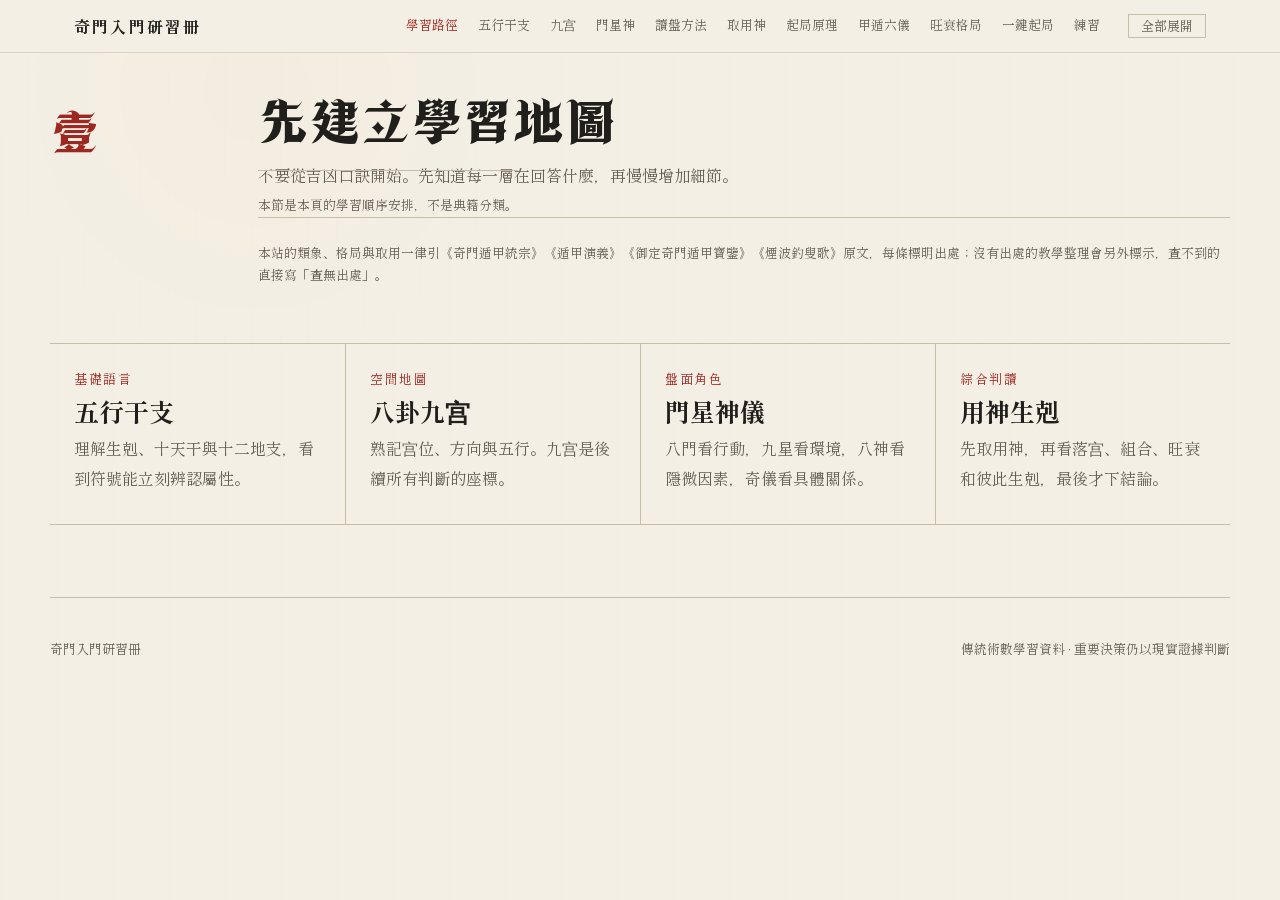
==== commit 1acbb4fd: "更新專案進度" ====
--- a/index.html
+++ b/index.html
@@ -15,26 +15,13 @@
   <header class="topbar">
     <nav class="nav" aria-label="主要導覽">
       <div class="brand">奇門入門研習冊</div>
-      <div class="nav-links"><a href="#path">學習路徑</a><a href="#elements">五行干支</a><a href="#palaces">九宫</a><a href="#symbols">門星神</a><a href="#method">讀盤方法</a><a href="#yongshen">取用神</a><a href="#qiju">起局原理</a><a href="#liujia">甲遁六儀</a><a href="#wangshuai">旺衰格局</a><a href="#paipan">一鍵起局</a><a href="#practice">練習</a></div>
+      <div class="nav-links"><a href="#path" id="chapTab-path">學習路徑</a><a href="#elements" id="chapTab-elements">五行干支</a><a href="#palaces" id="chapTab-palaces">九宫</a><a href="#symbols" id="chapTab-symbols">門星神</a><a href="#method" id="chapTab-method">讀盤方法</a><a href="#yongshen" id="chapTab-yongshen">取用神</a><a href="#qiju" id="chapTab-qiju">起局原理</a><a href="#liujia" id="chapTab-liujia">甲遁六儀</a><a href="#wangshuai" id="chapTab-wangshuai">旺衰格局</a><a href="#paipan" id="chapTab-paipan">一鍵起局</a><a href="#practice" id="chapTab-practice">練習</a><button class="nav-all" id="chapAll" type="button">全部展開</button></div>
     </nav>
   </header>
 
   <main id="main">
-    <section class="hero">
-      <div class="hero-inner">
-        <div>
-          <div class="eyebrow">時家轉盤奇門 · 拆補法</div>
-          <h1>先懂盤，<br>再談斷。</h1>
-          <p>從五行、干支和九宫建立地圖，再把八門、九星、八神放進同一套讀盤順序。一次只學一個系統。</p>
-          <p class="note">本站的類象、格局與取用一律引《奇門遁甲統宗》《遁甲演義》《御定奇門遁甲寶鑒》《煙波釣叟歌》原文，每條標明出處；沒有出處的教學整理會另外標示，查不到的直接寫「查無出處」。</p>
-          <div class="hero-actions"><a class="btn primary" href="#path">開始第一課</a><a class="btn" href="#practice">直接複習</a></div>
-        </div>
-        <div class="hero-mark" aria-hidden="true"><div class="hero-number">九</div><div class="hero-caption">宫 · 門 · 星 · 神</div></div>
-      </div>
-    </section>
-
-    <section class="section" id="path">
-      <div class="section-head"><div class="section-no">壹</div><div class="section-title"><h2>先建立學習地圖</h2><p>不要從吉凶口訣開始。先知道每一層在回答什麼，再慢慢增加細節。<br><span class="note">本節是本頁的學習順序安排，不是典籍分類。</span></p></div></div>
+    <section class="section" id="path" role="tabpanel" aria-labelledby="chapTab-path">
+      <div class="section-head"><div class="section-no">壹</div><div class="section-title"><h2>先建立學習地圖</h2><p>不要從吉凶口訣開始。先知道每一層在回答什麼，再慢慢增加細節。<br><span class="note">本節是本頁的學習順序安排，不是典籍分類。</span></p><p class="note src-policy">本站的類象、格局與取用一律引《奇門遁甲統宗》《遁甲演義》《御定奇門遁甲寶鑒》《煙波釣叟歌》原文，每條標明出處；沒有出處的教學整理會另外標示，查不到的直接寫「查無出處」。</p></div></div>
       <div class="path">
         <article class="path-item card"><div class="path-tag">基礎語言</div><strong>五行干支</strong><p>理解生剋、十天干與十二地支，看到符號能立刻辨認屬性。</p></article>
         <article class="path-item card"><div class="path-tag">空間地圖</div><strong>八卦九宫</strong><p>熟記宫位、方向與五行。九宫是後續所有判斷的座標。</p></article>
@@ -43,7 +30,7 @@
       </div>
     </section>
 
-    <section class="section" id="elements">
+    <section class="section" id="elements" role="tabpanel" aria-labelledby="chapTab-elements">
       <div class="section-head"><div class="section-no">貳</div><div class="section-title"><h2>五行是盤的文法</h2><p>先看每一行管什麼、有哪些成員，再記住固定的生剋順序。<br><span class="note">本節是五行通則的整理，非奇門典籍專條。與奇門直接相關的旺相休囚廢見第玖節，各有出處。</span></p></div></div>
       <div class="wx-layout">
         <figure class="wuxing-map">
@@ -92,7 +79,7 @@
       </div>
     </section>
 
-    <section class="section" id="palaces">
+    <section class="section" id="palaces" role="tabpanel" aria-labelledby="chapTab-palaces">
       <div class="section-head"><div class="section-no">參</div><div class="section-title"><h2>九宫是空間地圖</h2><p>上南下北、左東右西。點一個宫位，右側列出該宫的卦象、九星、八門類象，全部引《奇門遁甲統宗》卷二原文。</p></div></div>
       <div class="palace-wrap">
         <div class="palace-main">
@@ -158,9 +145,11 @@
       </div>
     </section>
 
-    <section class="section" id="symbols">
+    <section class="section" id="symbols" role="tabpanel" aria-labelledby="chapTab-symbols">
       <div class="section-head"><div class="section-no">肆</div><div class="section-title"><h2>門、星、神各管一層</h2><p>先記核心方向，不要一次背完整萬物類象。八門圖與下表的文字全出《奇門遁甲統宗》卷二；九星、八神圖從左到右依固定順序排列。</p></div></div>
-      <figure class="gates-art"><img src="assets/eight-gates-mnemonic.webp" width="1600" height="980" loading="lazy" alt="八門類象圖：八格工筆場景，每格附門名與《奇門遁甲統宗》卷二各門所主條的宜忌摘錄"><figcaption class="note">文出《奇門遁甲統宗》卷之二〈休門所主〉〈生門所主〉〈傷門所主〉〈杜門所主〉〈景門所主〉〈死門所主〉〈驚門所主〉〈開門所主〉八條</figcaption></figure>
+      <div class="symbol-tabs" role="tablist" aria-label="符號分類"><button class="tab" role="tab" aria-selected="true" aria-controls="gatesPanel" id="gatesTab">八門</button><button class="tab" role="tab" aria-selected="false" aria-controls="starsPanel" id="starsTab">九星</button><button class="tab" role="tab" aria-selected="false" aria-controls="spiritsPanel" id="spiritsTab">八神</button></div>
+      <div class="panel" id="gatesPanel" role="tabpanel" aria-labelledby="gatesTab">
+        <figure class="gates-art"><img src="assets/eight-gates-mnemonic.webp" width="1600" height="980" loading="lazy" alt="八門類象圖：八格工筆場景，每格附門名與《奇門遁甲統宗》卷二各門所主條的宜忌摘錄"><figcaption class="note">文出《奇門遁甲統宗》卷之二〈休門所主〉〈生門所主〉〈傷門所主〉〈杜門所主〉〈景門所主〉〈死門所主〉〈驚門所主〉〈開門所主〉八條</figcaption></figure>
       <table class="mini-table"><caption>八門所主（《奇門遁甲統宗》卷之二，各門分立一條）</caption>
         <thead><tr><th>門</th><th>所主（原文）</th></tr></thead>
         <tbody>
@@ -175,22 +164,26 @@
         </tbody>
       </table>
       <p class="note">右八門最怕迫制，吉門有氣益吉，無氣減吉；凶門有氣益凶，無氣減凶。<br>圖上每格因寬度所限只摘前列數項並加刪節號，完整原文以本表爲準。</p>
-
-      <div class="symbol-tabs" role="tablist" aria-label="符號分類"><button class="tab" role="tab" aria-selected="true" aria-controls="starsPanel" id="starsTab">九星</button><button class="tab" role="tab" aria-selected="false" aria-controls="spiritsPanel" id="spiritsTab">八神</button></div>
-      <div class="panel" id="starsPanel" role="tabpanel" aria-labelledby="starsTab">
-        <figure class="gates-art"><img src="assets/nine-stars-mnemonic.webp" alt="九星意象圖，左到右爲天蓬、天芮、天沖、天輔、天禽、天心、天柱、天任、天英，每格附核心象意"></figure>
+      </div>
+      <div class="panel" id="starsPanel" role="tabpanel" aria-labelledby="starsTab" hidden>
+        <div class="stars-layout">
+          <figure class="stars-map"><img src="assets/nine-stars-mnemonic.webp" width="2400" height="2332" loading="lazy" alt="九星意象圖：3×3 九宮排列，上南下北。上排天輔巽四、天英離九、天芮坤二；中排天衝震三、天禽中五、天柱兌七；下排天任艮八、天蓬坎一、天心乾六。每格畫該星類神所指之事，格下附星名、宮位與《奇門遁甲統宗》卷之二該星條原文"></figure>
+          <div class="stars-text">
+            <p class="note">九格位置依《奇門遁甲統宗》卷之一〈陰陽二遁順逆起例〉附「九星值符圖」，上南下北、左東右西。格下文字出同書卷之二〈天蓬〉〈天芮〉…〈天英〉九條；天輔下半句「宜修道設教」出〈天輔所主〉。天任條原文作「爲上始富室」，「上始」疑有訛字，照錄不臆補。</p>
+          </div>
+        </div>
       </div>
       <div class="panel" id="spiritsPanel" role="tabpanel" aria-labelledby="spiritsTab" hidden>
         <figure class="gates-art"><img src="assets/eight-spirits-mnemonic.webp" width="1600" height="980" loading="lazy" alt="八神意象圖：4欄2列八格，依序爲值符、螣蛇、太陰、六合、白虎、玄武、九地、九天，每格畫該神所主之事，並附《奇門遁甲統宗》卷二各神條的神格與所主"><figcaption class="note">文出《奇門遁甲統宗》卷之二〈值符〉〈騰蛇〉〈太陰〉〈六合〉〈勾陳（下有白虎）〉〈朱雀（下有玄武）〉〈九地〉〈九天〉八條。畫面畫的是各神在盤上所主之事，不是名字的字面。統宗卷之二把白虎、玄武附在勾陳、朱雀條下，原文主詞是勾陳與朱雀：〈勾陳（下有白虎）〉「稟西方之金，爲剛勇之神，主兵戈戰鬥」；〈朱雀（下有玄武）〉「稟北方之水，爲刑戮□讒之神」，其事爲「口舌、啼哭、夢想、離別、驚恐、遺失、逃人」。〈九地〉則是「坤上之象，萬物之母，爲陰晦之神」，其事爲「牢獄、闇昧、哭泣、死喪」。□ 爲原頁遮字，照錄不臆補。</figcaption></figure>
       </div>
     </section>
 
-    <section class="section" id="method">
+    <section class="section" id="method" role="tabpanel" aria-labelledby="chapTab-method">
       <div class="section-head"><div class="section-no">伍</div><div class="section-title"><h2>固定五步讀一盤</h2><p>每次都照同一順序，避免看到單一凶象就急著下結論。</p></div></div>
       <div class="method"><article class="method-step card"><h3>先問清楚</h3><p>一盤只處理一個具體問題，時間與情境要清楚。</p></article><article class="method-step card"><h3>選取用神</h3><p>日干代表自己；工作看開門，財利看生門，合作看六合。</p></article><article class="method-step card"><h3>找到落宫</h3><p>先看用神在哪一宫、宫的五行與是否空亡。</p></article><article class="method-step card"><h3>讀同宫組合</h3><p>把門、星、神、天地盤干一起看，不拆成孤立吉凶。</p></article><article class="method-step card"><h3>比較生剋</h3><p>比較用神宫和日干宫，最後才形成可驗證的判斷。</p></article></div>
     </section>
 
-    <section class="section" id="yongshen">
+    <section class="section" id="yongshen" role="tabpanel" aria-labelledby="chapTab-yongshen">
       <div class="section-head"><div class="section-no">陸</div><div class="section-title"><h2>先取用神</h2><p>用神取錯，後面每一步都會錯得很順。這一節先把「代表這件事的是誰」定下來。</p></div></div>
       <div class="ys-lead">
         <div>
@@ -229,7 +222,7 @@
       <p class="note">下一節的排盤器用的就是這張表：你在「所問之事」選什麼，斷局第一步就取哪個用神，兩邊是同一份資料。</p>
     </section>
 
-    <section class="section" id="qiju">
+    <section class="section" id="qiju" role="tabpanel" aria-labelledby="chapTab-qiju">
       <div class="section-head"><div class="section-no">柒</div><div class="section-title"><h2>起局是怎麼來的</h2><p>「陰遁六局」不是抽出來的。四個步驟走完，同一個時辰只會得到同一張盤。</p></div></div>
       <div class="method four">
         <article class="method-step card"><h3>定陰陽遁</h3><p>冬至到芒種用陽遁，順數；夏至到大雪用陰遁，逆數。分界看節氣，不看月份。</p></article>
@@ -295,7 +288,7 @@
       </div>
     </section>
 
-    <section class="section" id="liujia">
+    <section class="section" id="liujia" role="tabpanel" aria-labelledby="chapTab-liujia">
       <div class="section-head"><div class="section-no">捌</div><div class="section-title"><h2>甲不現，值符值使</h2><p>盤上找不到甲，卻處處是甲。這一節解釋「甲申旬・遁庚」和盤面那兩個紅標籤。</p></div></div>
       <div class="lead-2">
         <div>
@@ -343,9 +336,10 @@
       </div>
     </section>
 
-    <section class="section" id="wangshuai">
+    <section class="section" id="wangshuai" role="tabpanel" aria-labelledby="chapTab-wangshuai">
       <div class="section-head"><div class="section-no">玖</div><div class="section-title"><h2>旺衰與格局</h2><p>同一個開門，在春天和在秋天不是一回事。這一節講力量大小，和幾種必須先認出來的狀態。</p></div></div>
-      <div class="lead-2">
+      <div class="subtabs" role="tablist" aria-label="旺衰與格局"><button class="tab" role="tab" aria-selected="true" aria-controls="wsPanel1" id="wsTab1">旺相休囚廢</button><button class="tab" role="tab" aria-selected="false" aria-controls="wsPanel2" id="wsTab2">五種狀態</button><button class="tab" role="tab" aria-selected="false" aria-controls="wsPanel3" id="wsTab3">吉凶格局</button></div>
+      <div class="panel" id="wsPanel1" role="tabpanel" aria-labelledby="wsTab1"><div class="lead-2">
         <div>
           <p><b>旺相休囚廢，是拿用神的五行去比當月的五行。</b>「我生之月爲旺」——星門把氣吐給月令，正當用事之時，力量最足；其餘依生剋關係遞減。同一個吉門，旺相才推得動事情；囚廢就只是名義上的吉。</p>
           <p>月令看月支：寅卯屬木（春）、巳午屬火（夏）、申酉屬金（秋）、亥子屬水（冬）、辰未戌丑屬土（四季月）。</p>
@@ -364,7 +358,8 @@
       </table>
       <p class="note">依《御定奇門遁甲寶鑒》卷一〈釋氣應〉：「皆以我生之月爲旺，我同之月爲相，我克之月爲休，克我之月爲囚，生我之月爲廢。」原書舉例：水星旺於寅卯月、相於亥子月、休於四五月、囚於辰戌丑未月、廢於申酉月。<b>語料庫內部就有異說</b>：《遁甲演義》卷三〈五行旺相休囚〉與同卷〈九星所屬〉引《三元經》作「九星各旺於同類月，相於我生月，休於生我月，囚於官鬼月，死於妻財月」——同我爲旺、我生爲相，第五位叫「死」不叫「廢」。《統宗》卷之一〈九星旺相〉又是半合。所以這不是坊間說法對上典籍，是典籍之間本來就不一致。本頁採御定本，排盤器的分數也建立在這一套上。</p>
 
-      <div class="state-grid">
+      </div>
+      <div class="panel" id="wsPanel2" role="tabpanel" aria-labelledby="wsTab2" hidden><div class="state-grid">
         <div class="state-cell card"><em>落空</em><b>空亡</b><p>用神落旬空宫。有形無實、名實不符，多半難成，待出空再論。凶事逢空反而減力。<span class="src"><b>查無出處</b>。本站四本典籍只有孤虛之說（寶鑒〈釋戰關背向〉「甲子旬：戌亥孤、辰巳虛」、統宗〈孤虛〉），旬空地支與之相同，但「有形無實」這套斷法與「旬空落某宫」的對照，語料庫皆查無。此為後世通說。</span></p></div>
         <div class="state-cell card"><em>被困</em><b>三奇入墓</b><p>乙奇臨坤二、丙丁奇臨乾六。二宫藏未、木墓於未，六宫藏戌、火墓於戌。墓則氣絕，動即有凶。<span class="src">寶鑒〈釋奇墓奇制與日時幹墓同兇〉。<b>異文</b>：統宗〈奇門四十格〉作「乙奇坤宮　丙奇乾宮　丁奇<b>艮宮</b>」，丁奇落八宫不落六宫。本頁從寶鑒。</span></p></div>
         <div class="state-cell card"><em>不動</em><b>伏吟</b><p>星、門回到本位。事情原地打轉，宜靜不宜動。<span class="src">寶鑒〈釋反吟伏吟〉「凡星門各加臨於本位，即為伏吟」；統宗〈奇門四十格〉「伏吟　本星加本宮」。排盤器另把「天地盤同干」也算伏吟，<b>那一半查無出處</b>，典籍只講星門。</span></p></div>
@@ -372,7 +367,8 @@
         <div class="state-cell card"><em>受壓</em><b>迫</b><p>門剋宫。吉門被迫則吉事不成，凶門被迫則凶災愈甚。反過來宫剋門不算迫。<span class="src">寶鑒〈釋迫〉「迫者；門制其宮也」；煙波釣叟歌「宮制其門不爲迫，門制其宮是迫雄」</span></p></div>
       </div>
 
-      <div class="ge-cols">
+      </div>
+      <div class="panel" id="wsPanel3" role="tabpanel" aria-labelledby="wsTab3" hidden><div class="ge-cols">
         <table class="mini-table ge-good"><caption>吉格</caption>
           <thead><tr><th>格局</th><th>組合</th><th>含義</th><th>出處</th></tr></thead>
           <tbody>
@@ -414,9 +410,10 @@
         </table>
       </div>
       <p class="note">這兩張表就是排盤器「三・干支格局」那一步查的資料；表上有的，斷局會認出來並寫進評語，並附出處。<br>「甲」不會出現在盤上，它遁在旬首之儀下——甲子旬見戊、甲戌旬見己，餘類推，所以「甲加丙」在甲子旬就是盤面上的戊加丙。<br>統宗〈奇門四十格〉另有歲格、月格、日格、時格、六儀擊刑、三奇入墓、五不遇、玉女守門、雲風龍虎神鬼六遁等，需配年月日或八神方位判斷，本表未列。</p>
-    </section>
-
-    <section class="section" id="paipan">
+    </div>
+    </section>
+
+    <section class="section" id="paipan" role="tabpanel" aria-labelledby="chapTab-paipan">
       <div class="section-head"><div class="section-no">拾</div><div class="section-title"><h2>一鍵起局</h2><p>填時間、選所問之事，當場排出時家轉盤，並附規則式斷局。純前端計算，不連任何伺服器。</p></div></div>
       <div class="pp-console">
         <div class="pp-form">
@@ -441,12 +438,9 @@
       </div>
     </section>
 
-    <section class="section" id="practice">
-      <div class="section-head"><div class="section-no">拾壹</div><div class="section-title"><h2>用回想代替重讀</h2><p>勾選完成項目會保存在這台裝置。右邊翻卡會隨機抽題。</p></div></div>
+    <section class="section" id="practice" role="tabpanel" aria-labelledby="chapTab-practice">
+      <div class="section-head"><div class="section-no">拾壹</div><div class="section-title"><h2>用回想代替重讀</h2><p>翻卡會隨機抽題。</p></div></div>
       <div class="practice">
-        <div class="band"><h3>第一輪進度</h3><p class="lead">勾選完成的項目，進度會存在這台裝置。</p><div class="progress-track" aria-hidden="true"><div class="progress-fill" id="progressFill"></div></div><p id="progressText" aria-live="polite">完成 0／6</p><div class="checklist">
-          <label class="check-row"><input type="checkbox" data-progress="elements"><span><b>五行生剋</b><br><small>不用看表說出相生與相剋。</small></span></label><label class="check-row"><input type="checkbox" data-progress="stems"><span><b>十天干五行</b><br><small>看到天干立即說出五行。</small></span></label><label class="check-row"><input type="checkbox" data-progress="palaces"><span><b>九宫位置</b><br><small>能默畫上南下北九宫圖。</small></span></label><label class="check-row"><input type="checkbox" data-progress="gates"><span><b>八門核心象意</b><br><small>每門先掌握兩個關鍵詞。</small></span></label><label class="check-row"><input type="checkbox" data-progress="stars"><span><b>九星與八神</b><br><small>先辨角色，不急著細斷。</small></span></label><label class="check-row"><input type="checkbox" data-progress="method"><span><b>五步讀盤</b><br><small>能按順序分析一張盤。</small></span></label>
-        </div></div>
         <div class="quiz" aria-live="polite"><div class="quiz-label" id="quizCategory">九宫位置</div><div class="quiz-source" id="quizSource" hidden>本題出自上方剛排出的那一盤</div><div class="quiz-prompt" id="quizPrompt">坎一宫在哪個方向？</div><div class="quiz-answer" id="quizAnswer">先在心裡回答，再翻牌。</div><div class="quiz-actions"><button class="btn primary" id="revealBtn">顯示答案</button><button class="btn" id="nextBtn">下一題</button></div></div>
       </div>
       <div class="note"><p>學習範圍：時家轉盤奇門、拆補法。不同派别在起局、換日、寄宫等細節可能不同，初學階段不要混用。</p><div class="sources"><a href="https://www.hko.gov.hk/tc/gts/time/stemsandbranches.htm">天干地支：香港天文台</a><a href="https://www.hko.gov.hk/tc/gts/time/24solarterms.htm">二十四節氣：香港天文台</a><a href="../qimen-learning/">本頁離線可用</a></div></div>
--- a/style.css
+++ b/style.css
@@ -3,32 +3,27 @@
   font-family:"ShanHaiSubset";
   src:url("fonts/shanhai-subset.woff2") format("woff2");
   font-weight:400;font-style:normal;font-display:swap;
-}
-@font-face{
+}@font-face{
   font-family:"XiangcuiSubset";
   src:url("fonts/xiangcui-subset.woff2") format("woff2");
   font-weight:400;font-style:normal;font-display:swap;
-}
-/* 山海行業哥特缺的五字（・係剋疊麼），由思源宋體補 */
+}/* 山海行業哥特缺的五字（・係剋疊麼），由思源宋體補 */
 @font-face{
   font-family:"PatchHead";
   src:url("fonts/notoseriftc-400.woff2") format("woff2");
   unicode-range:U+30FB,U+4FC2,U+524B,U+758A,U+9EBC;
   font-display:swap;
-}
-/* 日文明朝缺的四個繁體字（值啟查躲），指定由思源宋體補，避免瀏覽器亂挑 */
+}/* 日文明朝缺的四個繁體字（值啟查躲），指定由思源宋體補，避免瀏覽器亂挑 */
 @font-face{
   font-family:"Patch";
   src:url("fonts/notoseriftc-400.woff2") format("woff2");
   unicode-range:U+503C,U+555F,U+67E5,U+8EB2;
   font-display:swap;
-}
-@font-face{
+}@font-face{
   font-family:"NotoSerifTCSubset";
   src:url("fonts/notoseriftc-400.woff2") format("woff2");
   font-weight:400;font-style:normal;font-display:swap;
-}
-:root {
+}:root{
   --paper:#f4efe4; --paper-2:#ebe2d2; --ink:#201f1b; --muted:#635d53;
   /* 字級：modular scale，公比 1.25，基準 16px。角色見下方註解 */
   --fs-0:.64rem;  /* 10.2 角標 */
@@ -54,132 +49,13 @@
   --body:"Patch","Shippori Mincho","NotoSerifTCSubset","Noto Serif TC",serif;
   --lead-font:"Patch","Kaisei Decol","NotoSerifTCSubset","Noto Serif TC",serif;
   --sans:"Patch","Shippori Mincho","NotoSerifTCSubset","Noto Serif TC",serif;
-}
-
-*{box-sizing:border-box}
-html{scroll-behavior:smooth}
-body{margin:0;background:var(--paper);color:var(--ink);font-family:var(--body);line-height:1.75}
-body::before{content:"";position:fixed;inset:0;pointer-events:none;opacity:.24;background-image:radial-gradient(circle at 20% 10%,rgba(157,40,33,.06),transparent 24%),linear-gradient(90deg,rgba(75,57,32,.025) 1px,transparent 1px);background-size:auto,28px 28px}
-a{color:inherit}
-button,input{font:inherit}
-.skip{position:absolute;left:-9999px}.skip:focus{left:16px;top:16px;z-index:20;background:var(--ink);color:var(--paper);padding:8px 16px}
-.topbar{position:sticky;top:0;z-index:10;background:rgba(244,239,228,.92);backdrop-filter:blur(14px);border-bottom:1px solid rgba(113,107,96,.22)}
-.nav{max-width:1180px;margin:auto;padding:12px 24px;display:flex;align-items:center;justify-content:space-between;gap:24px}
-.brand{font-family:var(--serif);font-weight:700;letter-spacing:.14em;white-space:nowrap}
-.nav-links{display:flex;gap:20px;overflow:auto;font-size:var(--fs-1);color:var(--muted);scrollbar-width:none}.nav-links a{text-decoration:none;white-space:nowrap}.nav-links a:hover{color:var(--red)}
-.hero{min-height:78vh;display:grid;align-items:center;border-bottom:1px solid var(--line);position:relative;overflow:hidden}
-.hero-inner{width:min(1180px,calc(100% - 48px));margin:auto;padding:80px 0;display:grid;grid-template-columns:1.1fr .9fr;gap:64px;align-items:center}
-.eyebrow{color:var(--red);letter-spacing:.22em;font-size:var(--fs-1);font-weight:700;text-transform:uppercase}
-h1,h2,h3{font-family:var(--serif);line-height:1.25}
-h1{font-size:clamp(3rem,7vw,6.8rem);font-weight:600;letter-spacing:.08em;margin:.18em 0}.hero p{font-size:var(--fs-2);color:var(--muted);max-width:39rem}
-.hero-actions{display:flex;gap:12px;flex-wrap:wrap;margin-top:32px}
-.btn{display:inline-flex;align-items:center;justify-content:center;padding:12px 16px;border:1px solid var(--ink);text-decoration:none;background:transparent;color:var(--ink);cursor:pointer}
-.btn.primary{background:var(--red);border-color:var(--red);color:#fff}.btn:hover{transform:translateY(-1px)}
-.hero-mark{aspect-ratio:1;position:relative;display:grid;place-items:center}
-.hero-mark::before,.hero-mark::after{content:"";position:absolute;border:1px solid var(--line);transform:rotate(45deg)}
-.hero-mark::before{inset:12%}.hero-mark::after{inset:25%}
-.hero-number{font-family:var(--serif);font-size:clamp(7rem,18vw,13rem);color:var(--red);line-height:1}.hero-caption{position:absolute;bottom:17%;font-family:var(--serif);letter-spacing:.28em}
-main{position:relative}
-.section{width:min(1180px,calc(100% - 48px));margin:auto;padding:96px 0;border-bottom:1px solid var(--line)}
-.section-head{display:grid;grid-template-columns:180px 1fr;gap:28px;margin-bottom:44px}.section-no{font-family:var(--serif);font-size:var(--fs-7);color:var(--red)}.section-title h2{font-size:clamp(2rem,4vw,3.6rem);margin:0 0 8px}.section-title p{margin:0;color:var(--muted);max-width:700px}
-.path{display:grid;grid-template-columns:repeat(4,1fr);border-top:1px solid var(--line);border-bottom:1px solid var(--line)}
-.path-item{padding:24px 24px;min-height:180px}.path-item+.path-item{border-left:1px solid var(--line)}.path-item strong{font-family:var(--serif);font-size:var(--fs-4)}.path-item p{color:var(--muted);font-size:var(--fs-2);margin:.8em 0 0}.path-tag{color:var(--red);font-size:var(--fs-1);letter-spacing:.12em}
-.element-layout{display:grid;grid-template-columns:minmax(300px,.85fr) 1.15fr;gap:56px;align-items:center}.element-art{width:100%;display:block}.cycles{display:grid;gap:28px}.cycle{padding-left:20px;border-left:3px solid var(--red)}.cycle.control{border-color:var(--ink)}.cycle h3{margin:0 0 8px;font-size:var(--fs-3)}.cycle-row{display:flex;align-items:center;gap:8px;flex-wrap:wrap}.node{font-family:var(--serif);font-size:var(--fs-3);padding:4px 8px}.arrow{color:var(--red)}
-.stems-art{margin-top:36px}.stems{display:grid;grid-template-columns:repeat(5,1fr);gap:1px;background:var(--line);border:1px solid var(--line);margin-top:0;border-top:0}.stem{background:var(--paper);padding:16px;text-align:center}.stem b{display:block;font-family:var(--serif);font-size:var(--fs-5)}.stem span{color:var(--muted);font-size:var(--fs-1)}
-.palace-wrap{display:grid;grid-template-columns:minmax(300px,1fr) minmax(260px,.65fr);gap:40px;align-items:start;min-width:0}.palace-main{display:grid;gap:20px;min-width:0}.palace-grid{display:grid;grid-template-columns:repeat(3,minmax(0,1fr));border:1px solid var(--ink);box-shadow:var(--shadow);width:100%;min-width:0}
-.palace{aspect-ratio:1;min-width:0;overflow:hidden;border:0;background:rgba(255,255,255,.2);color:var(--ink);padding:16px;cursor:pointer;display:flex;flex-direction:column;align-items:flex-start;justify-content:space-between;text-align:left}.palace:nth-child(-n+6){border-bottom:1px solid var(--ink)}.palace:not(:nth-child(3n)){border-right:1px solid var(--ink)}.palace:hover,.palace[aria-pressed="true"]{background:var(--red);color:#fff}.palace strong{font-family:var(--serif);font-size:clamp(1.2rem,3vw,2rem)}.palace small{opacity:.72}.palace span,.palace small{max-width:100%;overflow-wrap:anywhere}.palace.center{align-items:center;justify-content:center;background:var(--ink);color:var(--paper)}
-.compass{position:relative;padding:24px 32px}
-.cp{position:absolute;font-family:var(--serif);color:var(--red);letter-spacing:.1em;font-size:var(--fs-2)}
-.cp-s{top:0;left:50%;transform:translateX(-50%)}
-.cp-n{bottom:0;left:50%;transform:translateX(-50%)}
-.cp-e{left:0;top:50%;transform:translateY(-50%)}
-.cp-w{right:0;top:50%;transform:translateY(-50%)}
-.detail{position:sticky;top:82px;border-top:4px solid var(--red);padding-top:24px}.detail h3{font-size:var(--fs-5);margin:0}.detail-meta{color:var(--red);letter-spacing:.1em}.detail p{color:var(--muted)}.memory-line{margin-top:16px;padding:16px;background:var(--paper-2);font-family:var(--serif);position:relative}
-/* 助記語不是典籍，標出來與原文分開 */
-.memory-line::before{content:attr(data-note);display:block;font-size:var(--fs-0);color:var(--muted);letter-spacing:.1em;margin-bottom:var(--s1)}
-.gates-art{margin:0;overflow:hidden;border:1px solid var(--line);background:#eee2cf}.gates-art img{width:100%;height:auto;display:block}
-.symbol-tabs{display:flex;gap:8px;margin:40px 0 24px}.tab{padding:8px 16px;border:1px solid var(--line);background:transparent;cursor:pointer}.tab[aria-selected="true"]{background:var(--ink);color:var(--paper);border-color:var(--ink)}
-.symbol-grid{display:grid;grid-template-columns:repeat(4,1fr);gap:1px;background:var(--line);border:1px solid var(--line)}.symbol-card{min-height:152px;background:var(--paper);padding:24px;position:relative}.symbol-card b{display:block;font-family:var(--serif);font-size:var(--fs-4);margin-bottom:8px}.symbol-card p{margin:0;color:var(--muted);font-size:var(--fs-1)}.symbol-card .nature{position:absolute;right:14px;top:14px;color:var(--red);font-size:var(--fs-1)}.panel[hidden]{display:none}
-.method{display:grid;grid-template-columns:repeat(5,1fr);counter-reset:step}.method-step{padding:24px 20px;border-top:1px solid var(--ink);position:relative}.method-step::before{counter-increment:step;content:"0" counter(step);display:block;color:var(--red);font-family:var(--serif);font-size:var(--fs-4);margin-bottom:36px}.method-step h3{font-size:var(--fs-3);margin:0 0 8px}.method-step p{color:var(--muted);font-size:var(--fs-2);margin:0}.method-step+.method-step{border-left:1px solid var(--line)}
-.practice{display:grid;grid-template-columns:.75fr 1.25fr;gap:48px}.checklist{display:grid;gap:1px;background:var(--line);border:1px solid var(--line)}.check-row{background:var(--paper);padding:16px;display:flex;gap:12px;align-items:flex-start;cursor:pointer}.check-row input{accent-color:var(--red);width:18px;height:18px;margin-top:4px}.progress-track{height:6px;background:var(--paper-2);margin:16px 0}.progress-fill{height:100%;width:0;background:var(--red);transition:width .25s}.quiz{background:var(--ink);color:var(--paper);padding:32px;min-height:330px;display:flex;flex-direction:column}.quiz-label{color:#cdbfa9;font-size:var(--fs-1);letter-spacing:.14em}.quiz-prompt{font-family:var(--serif);font-size:clamp(2rem,5vw,4rem);margin:auto 0;text-align:center}.quiz-answer{min-height:78px;color:#ded3c1;text-align:center}.quiz-actions{display:flex;gap:8px;justify-content:center;flex-wrap:wrap}.quiz .btn{border-color:#d8cbb7;color:var(--paper)}.quiz .btn.primary{border-color:var(--red)}
-.note{margin-top:40px;padding:24px 0;border-top:1px solid var(--line);color:var(--muted);font-size:var(--fs-1)}.sources{display:flex;gap:16px;flex-wrap:wrap}.sources a{text-underline-offset:4px}
-footer{width:min(1180px,calc(100% - 48px));margin:auto;padding:40px 0 60px;display:flex;justify-content:space-between;gap:20px;color:var(--muted);font-size:var(--fs-1)}
-@media(max-width:900px){.hero-inner,.element-layout,.palace-wrap,.practice{grid-template-columns:1fr}.hero{min-height:auto}.hero-mark{max-width:460px;margin:auto;width:100%}.section-head{grid-template-columns:100px 1fr}.path{grid-template-columns:repeat(2,1fr)}.path-item:nth-child(3){border-left:0;border-top:1px solid var(--line)}.path-item:nth-child(4){border-top:1px solid var(--line)}.method{grid-template-columns:1fr}.method-step+.method-step{border-left:0}.method-step::before{margin-bottom:12px}.detail{position:static}.symbol-grid{grid-template-columns:repeat(3,1fr)}}
-@media(max-width:600px){.compass{padding:24px}.cp{font-size:var(--fs-1)}.nav{padding:8px 16px}.brand{display:none}.hero-inner,.section,footer{width:min(100% - 30px,1180px)}.hero-inner{padding:56px 0;gap:16px}.hero-mark{max-width:290px}.section{padding:64px 0}.section-head{grid-template-columns:1fr;gap:8px}.section-no{font-size:var(--fs-3)}.path{grid-template-columns:1fr}.path-item+.path-item{border-left:0;border-top:1px solid var(--line)}.stems{grid-template-columns:repeat(2,1fr)}.stem:last-child{grid-column:span 2}.palace{padding:8px;aspect-ratio:1}.palace strong{font-size:var(--fs-3)}.symbol-grid{grid-template-columns:repeat(2,1fr)}.symbol-tabs{overflow:auto}.quiz{padding:24px}footer{flex-direction:column}}
-@media(prefers-reduced-motion:reduce){html{scroll-behavior:auto}.btn,.progress-fill{transition:none}}
-
-.wx-layout{display:grid;grid-template-columns:minmax(320px,.92fr) 1.08fr;gap:52px;align-items:start}
-.wuxing-map{margin:0;position:sticky;top:84px}
-.wuxing-map img{width:100%;max-width:620px;height:auto;display:block;margin:auto}
-.wuxing-map figcaption{margin-top:16px;color:var(--muted);font-size:var(--fs-1);max-width:620px;margin-inline:auto;text-align:left}
-.wx-text{display:grid;gap:32px}
-.wx-block h3{font-size:var(--fs-5);margin:0 0 16px;letter-spacing:.06em}
-.wx-block p{margin:0 0 16px;color:var(--muted)}
-.wx-block .lead{font-family:var(--lead-font);font-size:var(--fs-3);line-height:1.8;color:var(--lead);margin:0 0 16px}
-.wx-block .note{font-size:var(--fs-1);line-height:1.9;margin:0 0 16px}
-.wx-block /* ── 文字三階：詞（墨綠）→ 結論（墨黑粗）→ 說明（灰小） ── */
-.k{font-family:var(--serif);font-weight:600;color:var(--ink);font-size:1.05em;letter-spacing:.02em}
-.k+*,.k::after{}
-.k{margin-right:.35em}
-.term{color:var(--green)}
-.mini-table tbody th{color:var(--green)}
-.mini-table td .k{display:inline}
-.wx-defs dt{color:var(--green)}
-.tiers dd b{color:var(--green)}
-.mini-table{margin-top:4px}
-.wx-block p b{color:var(--ink)}
-.wx-defs{margin:0;display:grid;grid-template-columns:auto 1fr;gap:8px 16px;align-items:baseline}
-.wx-defs dt{font-family:var(--serif);font-size:var(--fs-3);white-space:nowrap}
-.wx-defs dd{margin:0;color:var(--muted);font-size:var(--fs-2);line-height:1.8}
-
-/* ── 起局原理 / 六甲 / 旺衰格局 共用 ── */
-.method.four{grid-template-columns:repeat(4,1fr)}
-.duo{display:grid;grid-template-columns:1fr 1fr;gap:32px;margin-top:44px}
-.duo h3,.solo h3{font-size:var(--fs-5);margin:0 0 16px;letter-spacing:.08em}
-.solo{margin-top:44px}
-.lead-2{display:grid;grid-template-columns:1.15fr .85fr;gap:44px;align-items:start;margin-bottom:8px}
-.lead-2 p{margin:0 0 16px}
-.callout{padding:20px 24px;background:var(--paper-2);border-left:3px solid var(--red);font-family:var(--serif)}
-.callout b{display:block;font-size:var(--fs-3);margin-bottom:8px;color:var(--red)}
-.dp-panel{display:grid;grid-template-columns:minmax(260px,.8fr) 1.2fr;gap:36px;align-items:start;margin-top:24px}
-.dp-form{display:flex;gap:16px;flex-wrap:wrap;align-items:flex-end;margin-bottom:16px}
-.dp-grid{display:grid;grid-template-columns:repeat(3,1fr);border:1px solid var(--ink);background:var(--ink);gap:1px;max-width:420px}
-.dp-cell{position:relative;aspect-ratio:1;background:var(--paper);display:flex;flex-direction:column;align-items:center;justify-content:center;gap:2px;font-family:var(--serif)}
-.dp-cell b{font-size:clamp(1.4rem,3.4vw,2.1rem)}
-.dp-gong{font-size:var(--fs-0);color:var(--muted);font-family:var(--sans);letter-spacing:.06em}
-.dp-mid{background:var(--paper-2)}
-.dp-start b{color:var(--red)}
-.dp-mark{position:absolute;top:6px;right:7px;font-size:var(--fs-0);color:#fff;background:var(--red);padding:1px 4px;font-family:var(--sans)}
-.dp-caption{margin:16px 0 0;color:var(--muted);font-size:var(--fs-1)}
-.jq-tables{display:grid;grid-template-columns:1fr 1fr;gap:28px;margin-top:24px}
-.lx{margin:16px 0 0;display:grid;gap:0}
-.lx dt{font-family:var(--sans);font-size:var(--fs-0);letter-spacing:.14em;color:var(--red);margin-top:16px}
-.lx dt:first-child{margin-top:0}
-.lx dd{margin:4px 0 0;font-family:var(--serif);font-size:var(--fs-2);line-height:1.72}
-.duo .lead{font-family:var(--lead-font);font-size:var(--fs-3);line-height:1.8;margin:0 0 24px;color:var(--lead)}
-.duo .note{font-size:var(--fs-1);line-height:1.9;color:var(--muted);margin:16px 0 0}
-.tiers{margin:0;display:grid;grid-template-columns:auto 1fr;gap:0 20px;align-items:stretch}
-.tiers dt{font-family:var(--serif);font-size:var(--fs-5);color:var(--red);line-height:1.5;padding:12px 0;display:flex;align-items:center}
-.tiers dt:first-of-type{padding-top:0}
-.tiers dt:not(:first-of-type){border-top:1px solid var(--line)}
-.tiers dd{margin:0;font-size:var(--fs-2);line-height:2;padding-top:16px}
-.tiers dd:first-of-type{padding-top:0}
-.tiers dd:not(:first-of-type){border-top:1px solid var(--line)}
-.tiers dd b{font-family:var(--serif);font-size:var(--fs-2);font-weight:600;margin-right:2px}
-.trio{display:grid;grid-template-columns:repeat(3,1fr);grid-template-rows:auto auto;gap:40px;margin-top:48px}
-.trio > div{display:grid;grid-row:span 2;grid-template-rows:subgrid;row-gap:0}
-.trio h3{font-size:var(--fs-5);margin:0 0 20px;padding-bottom:16px;border-bottom:2px solid var(--red);letter-spacing:.08em;line-height:1.35}
-.trio .lead{font-family:var(--lead-font);font-size:var(--fs-3);line-height:1.8;margin:0 0 24px;color:var(--lead)}
-.trio .note{font-size:var(--fs-1);line-height:1.9;color:var(--muted);margin:24px 0 0;padding-top:16px;border-top:1px solid var(--line)}
-
-.trio .mini-table td{white-space:nowrap}
-.chant{margin:0;padding:24px 28px;background:var(--paper-2);border-left:3px solid var(--red);font-family:var(--serif);font-size:var(--fs-4);line-height:1.9;letter-spacing:.08em}
-.e{font-style:normal;font-weight:700}
-.e-木{color:var(--w-mu)}.e-火{color:var(--w-huo)}.e-土{color:var(--w-tu)}
-.e-金{color:var(--w-jin)}.e-水{color:var(--w-shui)}
-.palace[aria-pressed="true"] .e,.palace:hover .e,.palace.center .e{color:inherit}
-
-/* ══ 排版契約 ═══════════════════════════════════════════════
+}*{box-sizing:border-box}html{scroll-behavior:smooth}body{margin:0;background:var(--paper);color:var(--ink);font-family:var(--body);line-height:1.75}body::before{content:"";position:fixed;inset:0;pointer-events:none;opacity:.24;background-image:radial-gradient(circle at 20% 10%,rgba(157,40,33,.06),transparent 24%),linear-gradient(90deg,rgba(75,57,32,.025) 1px,transparent 1px);background-size:auto,28px 28px}a{color:inherit}button,input{font:inherit}.skip{position:absolute;left:-9999px}.skip:focus{left:16px;top:16px;z-index:20;background:var(--ink);color:var(--paper);padding:8px 16px}.topbar{position:sticky;top:0;z-index:10;background:rgba(244,239,228,.92);backdrop-filter:blur(14px);border-bottom:1px solid rgba(113,107,96,.22)}.nav{max-width:1180px;margin:auto;padding:12px 24px;display:flex;align-items:center;justify-content:space-between;gap:24px}.brand{font-family:var(--serif);font-weight:700;letter-spacing:.14em;white-space:nowrap}.nav-links{display:flex;gap:20px;overflow:auto;font-size:var(--fs-1);color:var(--muted);scrollbar-width:none}.nav-links a{text-decoration:none;white-space:nowrap}.nav-links a:hover{color:var(--red)}h1,h2,h3{font-family:var(--serif);line-height:1.25}h1{font-size:clamp(3rem,7vw,6.8rem);font-weight:600;letter-spacing:.08em;margin:.18em 0}.btn{display:inline-flex;align-items:center;justify-content:center;padding:12px 16px;border:1px solid var(--ink);text-decoration:none;background:transparent;color:var(--ink);cursor:pointer}.btn.primary{background:var(--red);border-color:var(--red);color:#fff}.btn:hover{transform:translateY(-1px)}main{position:relative}.section{width:min(1180px,calc(100% - 48px));margin:auto;padding:36px 0 72px;border-bottom:1px solid var(--line)}.section-head{display:grid;grid-template-columns:180px 1fr;gap:28px;margin-bottom:32px}.section-no{font-family:var(--serif);font-size:var(--fs-7);color:var(--red)}.section-title h2{font-size:clamp(2rem,4vw,3.6rem);margin:0 0 8px}.section-title p{margin:0;color:var(--muted)}.path{display:grid;grid-template-columns:repeat(4,1fr);border-top:1px solid var(--line);border-bottom:1px solid var(--line)}.path-item{padding:24px 24px;min-height:180px}.path-item+.path-item{border-left:1px solid var(--line)}.path-item strong{font-family:var(--serif);font-size:var(--fs-4)}.path-item p{color:var(--muted);font-size:var(--fs-2);margin:.8em 0 0}.path-tag{color:var(--red);font-size:var(--fs-1);letter-spacing:.12em}.cycles{display:grid;gap:28px}.cycle{padding-left:20px;border-left:3px solid var(--red)}.cycle.control{border-color:var(--ink)}.cycle h3{margin:0 0 8px;font-size:var(--fs-3)}.cycle-row{display:flex;align-items:center;gap:8px;flex-wrap:wrap}.node{font-family:var(--serif);font-size:var(--fs-3);padding:4px 8px}.arrow{color:var(--red)}.palace-wrap{display:grid;grid-template-columns:minmax(300px,1fr) minmax(260px,.65fr);gap:40px;align-items:start;min-width:0}.palace-main{display:grid;gap:20px;min-width:0}.palace-grid{display:grid;grid-template-columns:repeat(3,minmax(0,1fr));border:1px solid var(--ink);box-shadow:var(--shadow);width:100%;min-width:0}.palace{aspect-ratio:1;min-width:0;overflow:hidden;border:0;background:rgba(255,255,255,.2);color:var(--ink);padding:16px;cursor:pointer;display:flex;flex-direction:column;align-items:flex-start;justify-content:space-between;text-align:left}.palace:nth-child(-n+6){border-bottom:1px solid var(--ink)}.palace:not(:nth-child(3n)){border-right:1px solid var(--ink)}.palace:hover,.palace[aria-pressed="true"]{background:var(--red);color:#fff}.palace strong{font-family:var(--serif);font-size:clamp(1.2rem,3vw,2rem)}.palace small{opacity:.72}.palace span,.palace small{max-width:100%;overflow-wrap:anywhere}.palace.center{align-items:center;justify-content:center;background:var(--ink);color:var(--paper)}.compass{position:relative;padding:24px 32px}.cp{position:absolute;font-family:var(--serif);color:var(--red);letter-spacing:.1em;font-size:var(--fs-2)}.cp-s{top:0;left:50%;transform:translateX(-50%)}.cp-n{bottom:0;left:50%;transform:translateX(-50%)}.cp-e{left:0;top:50%;transform:translateY(-50%)}.cp-w{right:0;top:50%;transform:translateY(-50%)}.detail{position:sticky;top:82px;border-top:4px solid var(--red);padding-top:24px}.detail h3{font-size:var(--fs-5);margin:0}.detail-meta{color:var(--red);letter-spacing:.1em}.detail p{color:var(--muted)}.memory-line{margin-top:16px;padding:16px;background:var(--paper-2);font-family:var(--serif);position:relative}/* 助記語不是典籍，標出來與原文分開 */
+.memory-line::before{content:attr(data-note);display:block;font-size:var(--fs-0);color:var(--muted);letter-spacing:.1em;margin-bottom:var(--s1)}.gates-art{margin:0;overflow:hidden;border:1px solid var(--line);background:#eee2cf}.gates-art img{width:100%;height:auto;display:block}/* 九星圖是 3×3 近正方，高約 1145px，比八門圖高一倍。
+   不限高：限高會把圖上文字壓到不可讀（78vh 在 669px 高的視窗會讓副標剩 5.8px）。
+   全寬時圖上星名 31px、副標 12.8px，正好等於 --fs-5 與 --fs-1。 */
+.stars-layout{display:grid;grid-template-columns:620px 1fr;gap:52px;align-items:start}.stars-map{margin:0;border:1px solid var(--line);background:var(--paper-2)}.stars-map img{width:100%;height:auto;display:block}.stars-text{display:grid;gap:24px;align-content:start}.symbol-tabs{display:flex;gap:8px;margin:0 0 28px}.tab{padding:8px 16px;border:1px solid var(--line);background:transparent;cursor:pointer}.tab[aria-selected="true"]{background:var(--ink);color:var(--paper);border-color:var(--ink)}.panel[hidden]{display:none}.method{display:grid;grid-template-columns:repeat(5,1fr);counter-reset:step}.method-step{padding:24px 20px;border-top:1px solid var(--ink);position:relative}.method-step::before{counter-increment:step;content:"0" counter(step);display:block;color:var(--red);font-family:var(--serif);font-size:var(--fs-4);margin-bottom:36px}.method-step h3{font-size:var(--fs-3);margin:0 0 8px}.method-step p{color:var(--muted);font-size:var(--fs-2);margin:0}.method-step+.method-step{border-left:1px solid var(--line)}.practice{display:grid;gap:48px}.quiz{background:var(--ink);color:var(--paper);padding:32px;min-height:330px;display:flex;flex-direction:column}.quiz-label{color:#cdbfa9;font-size:var(--fs-1);letter-spacing:.14em}.quiz-prompt{font-family:var(--serif);font-size:clamp(2rem,5vw,4rem);margin:auto 0;text-align:center}.quiz-answer{min-height:78px;color:#ded3c1;text-align:center}.quiz-actions{display:flex;gap:8px;justify-content:center;flex-wrap:wrap}.quiz .btn{border-color:#d8cbb7;color:var(--paper)}.quiz .btn.primary{border-color:var(--red)}.note{margin-top:40px;padding:24px 0;border-top:1px solid var(--line);color:var(--muted);font-size:var(--fs-1)}.sources{display:flex;gap:16px;flex-wrap:wrap}.sources a{text-underline-offset:4px}footer{width:min(1180px,calc(100% - 48px));margin:auto;padding:40px 0 60px;display:flex;justify-content:space-between;gap:20px;color:var(--muted);font-size:var(--fs-1)}@media(max-width:900px){.palace-wrap{grid-template-columns:1fr}.section-head{grid-template-columns:100px 1fr}.path{grid-template-columns:repeat(2,1fr)}.path-item:nth-child(3){border-left:0;border-top:1px solid var(--line)}.path-item:nth-child(4){border-top:1px solid var(--line)}.method{grid-template-columns:1fr}.method-step+.method-step{border-left:0}.method-step::before{margin-bottom:12px}.detail{position:static}}@media(max-width:600px){.compass{padding:24px}.cp{font-size:var(--fs-1)}.nav{padding:8px 16px}.brand{display:none}.section,footer{width:min(100% - 30px,1180px)}.section{padding:28px 0 48px}.section-head{grid-template-columns:1fr;gap:8px}.section-no{font-size:var(--fs-3)}.path{grid-template-columns:1fr}.path-item+.path-item{border-left:0;border-top:1px solid var(--line)}.palace{padding:8px;aspect-ratio:1}.palace strong{font-size:var(--fs-3)}.symbol-tabs{overflow:auto}.quiz{padding:24px}footer{flex-direction:column}}@media(prefers-reduced-motion:reduce){html{scroll-behavior:auto}.btn{transition:none}}.wx-layout{display:grid;grid-template-columns:minmax(320px,.92fr) 1.08fr;gap:52px;align-items:start}.wuxing-map{margin:0;position:sticky;top:84px}.wuxing-map img{width:100%;max-width:620px;height:auto;display:block;margin:auto}.wuxing-map figcaption{margin-top:16px;color:var(--muted);font-size:var(--fs-1);max-width:620px;margin-inline:auto;text-align:left}.wx-text{display:grid;gap:32px}.wx-block h3{font-size:var(--fs-5);margin:0 0 16px;letter-spacing:.06em}.wx-block p{margin:0 0 16px;color:var(--muted)}.wx-block .lead{font-family:var(--lead-font);font-size:var(--fs-3);line-height:1.8;color:var(--lead);margin:0 0 16px}.wx-block .note{font-size:var(--fs-1);line-height:1.9;margin:0 0 16px}.wx-block /* ── 文字三階：詞（墨綠）→ 結論（墨黑粗）→ 說明（灰小） ── */
+.k{font-family:var(--serif);font-weight:600;color:var(--ink);font-size:1.05em;letter-spacing:.02em}.k+*,.k::after{}.k{margin-right:.35em}.mini-table tbody th{color:var(--green)}.mini-table td .k{display:inline}.wx-defs dt{color:var(--green)}.tiers dd b{color:var(--green)}.mini-table{margin-top:4px}.wx-block p b{color:var(--ink)}.wx-defs{margin:0;display:grid;grid-template-columns:auto 1fr;gap:8px 16px;align-items:baseline}.wx-defs dt{font-family:var(--serif);font-size:var(--fs-3);white-space:nowrap}.wx-defs dd{margin:0;color:var(--muted);font-size:var(--fs-2);line-height:1.8}/* ── 起局原理 / 六甲 / 旺衰格局 共用 ── */
+.method.four{grid-template-columns:repeat(4,1fr)}.duo{display:grid;grid-template-columns:1fr 1fr;gap:32px;margin-top:44px}.duo h3,.solo h3{font-size:var(--fs-5);margin:0 0 16px;letter-spacing:.08em}.solo{margin-top:44px}.lead-2{display:grid;grid-template-columns:1.15fr .85fr;gap:44px;align-items:start;margin-bottom:8px}.lead-2 p{margin:0 0 16px}.callout{padding:20px 24px;background:var(--paper-2);border-left:3px solid var(--red);font-family:var(--serif)}.callout b{display:block;font-size:var(--fs-3);margin-bottom:8px;color:var(--red)}.dp-panel{display:grid;grid-template-columns:minmax(260px,.8fr) 1.2fr;gap:36px;align-items:start;margin-top:24px}.dp-form{display:flex;gap:16px;flex-wrap:wrap;align-items:flex-end;margin-bottom:16px}.dp-grid{display:grid;grid-template-columns:repeat(3,1fr);border:1px solid var(--ink);background:var(--ink);gap:1px;max-width:420px}.dp-cell{position:relative;aspect-ratio:1;background:var(--paper);display:flex;flex-direction:column;align-items:center;justify-content:center;gap:2px;font-family:var(--serif)}.dp-cell b{font-size:clamp(1.4rem,3.4vw,2.1rem)}.dp-gong{font-size:var(--fs-0);color:var(--muted);font-family:var(--sans);letter-spacing:.06em}.dp-mid{background:var(--paper-2)}.dp-start b{color:var(--red)}.dp-mark{position:absolute;top:6px;right:7px;font-size:var(--fs-0);color:#fff;background:var(--red);padding:1px 4px;font-family:var(--sans)}.dp-caption{margin:16px 0 0;color:var(--muted);font-size:var(--fs-1)}.jq-tables{display:grid;grid-template-columns:1fr 1fr;gap:28px;margin-top:24px}.lx{margin:16px 0 0;display:grid;gap:0}.lx dt{font-family:var(--sans);font-size:var(--fs-0);letter-spacing:.14em;color:var(--red);margin-top:16px}.lx dt:first-child{margin-top:0}.lx dd{margin:4px 0 0;font-family:var(--serif);font-size:var(--fs-2);line-height:1.72}.duo .lead{font-family:var(--lead-font);font-size:var(--fs-3);line-height:1.8;margin:0 0 24px;color:var(--lead)}.duo .note{font-size:var(--fs-1);line-height:1.9;color:var(--muted);margin:16px 0 0}.tiers{margin:0;display:grid;grid-template-columns:auto 1fr;gap:0 20px;align-items:stretch}.tiers dt{font-family:var(--serif);font-size:var(--fs-5);color:var(--red);line-height:1.5;padding:12px 0;display:flex;align-items:center}.tiers dt:first-of-type{padding-top:0}.tiers dt:not(:first-of-type){border-top:1px solid var(--line)}.tiers dd{margin:0;font-size:var(--fs-2);line-height:2;padding-top:16px}.tiers dd:first-of-type{padding-top:0}.tiers dd:not(:first-of-type){border-top:1px solid var(--line)}.tiers dd b{font-family:var(--serif);font-size:var(--fs-2);font-weight:600;margin-right:2px}.trio{display:grid;grid-template-columns:repeat(3,1fr);grid-template-rows:auto auto;gap:40px;margin-top:48px}.trio > div{display:grid;grid-row:span 2;grid-template-rows:subgrid;row-gap:0}.trio h3{font-size:var(--fs-5);margin:0 0 20px;padding-bottom:16px;border-bottom:2px solid var(--red);letter-spacing:.08em;line-height:1.35}.trio .lead{font-family:var(--lead-font);font-size:var(--fs-3);line-height:1.8;margin:0 0 24px;color:var(--lead)}.trio .note{font-size:var(--fs-1);line-height:1.9;color:var(--muted);margin:24px 0 0;padding-top:16px;border-top:1px solid var(--line)}.trio .mini-table td{white-space:nowrap}.chant{margin:0;padding:24px 28px;background:var(--paper-2);border-left:3px solid var(--red);font-family:var(--serif);font-size:var(--fs-4);line-height:1.9;letter-spacing:.08em}.e{font-style:normal;font-weight:700}.e-木{color:var(--w-mu)}.e-火{color:var(--w-huo)}.e-土{color:var(--w-tu)}.e-金{color:var(--w-jin)}.e-水{color:var(--w-shui)}.palace[aria-pressed="true"] .e,.palace:hover .e,.palace.center .e{color:inherit}/* ══ 排版契約 ═══════════════════════════════════════════════
    兩種內容單位，各有固定角色與字階。新增區塊只能選其一，不得自訂字級。
 
    敘述帶 .band —— 長文說明，四個角色齊備
@@ -194,147 +70,25 @@
 
    規則：相鄰角色至少相差一個字階；同一角色全站同一字級。
    ═════════════════════════════════════════════════════════ */
-.band > h3{font-size:var(--fs-5);margin:0 0 20px}
-.band .lead{font-family:var(--lead-font);font-size:var(--fs-3);line-height:1.8;color:var(--lead);margin:0 0 24px}
-.band p,.band dd,.band li{font-size:var(--fs-2);line-height:1.9}
-.band .note{font-size:var(--fs-1);line-height:1.9;color:var(--muted)}
-.card > h3{font-size:var(--fs-3);margin:0 0 8px;letter-spacing:.04em}
-.card p{font-size:var(--fs-2);line-height:1.85;color:var(--muted);margin:0}
-.mini-table{width:100%;border-collapse:collapse;border:1px solid var(--line);background:var(--paper);font-size:var(--fs-2)}
-.mini-table caption{font-family:var(--serif);font-size:var(--fs-2);text-align:left;padding:0 0 8px;letter-spacing:.1em}
-.mini-table th,.mini-table td{padding:12px 16px;border-bottom:1px solid var(--line);text-align:left}
-.mini-table thead th{font-family:var(--sans);font-size:var(--fs-1);letter-spacing:.14em;color:var(--muted);font-weight:400;background:var(--paper-2)}
-.mini-table tbody th{font-family:var(--serif);font-weight:600;white-space:nowrap}
-.mini-table td{font-family:var(--serif);font-size:var(--fs-3)}
-.mini-table tbody tr:last-child th,.mini-table tbody tr:last-child td{border-bottom:0}
-.yuan-row{display:grid;grid-template-columns:repeat(3,1fr);gap:1px;background:var(--line);border:1px solid var(--line);margin-top:20px}
-.yuan-cell{background:var(--paper);padding:16px}
-.yuan-cell b{font-family:var(--serif);font-size:var(--fs-3);color:var(--red);display:block;margin-bottom:8px}
-.yuan-cell span{font-family:var(--serif);font-size:var(--fs-2);letter-spacing:.1em}
-.yuan-cell small{display:block;margin-top:8px;color:var(--muted)}
-.state-grid{display:grid;grid-template-columns:repeat(5,1fr);gap:1px;background:var(--line);border:1px solid var(--line);margin-top:24px}
-.state-cell{background:var(--paper);padding:20px 16px}
-.state-cell b{display:block;font-family:var(--serif);font-size:var(--fs-3);margin-bottom:8px}
-.state-cell em{font-style:normal;display:block;color:var(--red);font-size:var(--fs-1);letter-spacing:.08em;margin-bottom:8px}
-.state-cell p{margin:0;color:var(--muted);font-size:var(--fs-2)}
-/* 吉凶格表加了出處欄，四欄併排會把每一格擠成兩三行，改成上下排列各佔滿寬 */
-.ge-cols{display:grid;grid-template-columns:1fr;gap:var(--s6);margin-top:var(--s5)}
-.ge-cols td:nth-child(2),.ge-cols th:nth-child(2){white-space:nowrap}
-.ge-cols td:last-child{white-space:nowrap;color:var(--muted);font-size:var(--fs-1)}
-/* 出處標註：一律比正文小一階、用註解色，與典籍正文明顯分開 */
-.ge-src,.src{font-size:var(--fs-1);color:var(--muted);margin-left:.4em}
-.src{display:block;margin:var(--s1) 0 0}
-.quiz-source{margin-top:8px;font-size:var(--fs-1);letter-spacing:.08em;color:#cdbfa9;border-left:2px solid var(--red);padding-left:8px}
-.ge-good caption{color:var(--green)}
-.ge-bad caption{color:var(--red)}
-@media(max-width:900px){.trio{grid-template-columns:1fr;gap:32px}.wx-layout{grid-template-columns:1fr;gap:32px}.wuxing-map{position:static}.duo,.jq-tables,.ge-cols,.dp-panel,.lead-2{grid-template-columns:1fr}.method.four{grid-template-columns:1fr}.state-grid{grid-template-columns:repeat(2,1fr)}}
-@media(max-width:600px){.state-grid{grid-template-columns:1fr}.wx-defs{grid-template-columns:1fr;gap:4px 0}.wx-defs dd{margin-bottom:8px}.yuan-row{grid-template-columns:1fr}}
-
-/* ── 用神 ── */
-.ys-lead{display:grid;grid-template-columns:1.15fr .85fr;gap:44px;align-items:start;margin-bottom:40px}
-.ys-lead p{margin:0 0 16px}
-.ys-warn{padding:20px 24px;background:var(--paper-2);border-left:3px solid var(--red);font-family:var(--serif)}
-.ys-warn b{display:block;font-size:var(--fs-3);margin-bottom:8px;color:var(--red)}
-.ys-tablewrap{overflow-x:auto;border:1px solid var(--line)}
-.ys-table{width:100%;border-collapse:collapse;min-width:640px;background:var(--paper)}
-.ys-table th,.ys-table td{padding:16px 16px;text-align:left;border-bottom:1px solid var(--line);vertical-align:baseline}
-.ys-table thead th{font-family:var(--sans);font-size:var(--fs-1);letter-spacing:.16em;color:var(--muted);font-weight:400;background:var(--paper-2)}
-.ys-table tbody tr:last-child th,.ys-table tbody tr:last-child td{border-bottom:0}
-.ys-table tbody th{font-family:var(--serif);font-size:var(--fs-3);font-weight:600;white-space:nowrap}
-.ys-main{font-family:var(--serif);font-size:var(--fs-3);color:var(--red);white-space:nowrap}
-.ys-sub{font-family:var(--serif);color:var(--ink)}
-.ys-note{color:var(--muted);font-size:var(--fs-1)}
-.ys-after{display:grid;grid-template-columns:repeat(4,1fr);margin-top:48px;counter-reset:ys}
-.ys-item{padding:24px 20px;border-top:1px solid var(--ink)}
-.ys-item+.ys-item{border-left:1px solid var(--line)}
-.ys-item::before{counter-increment:ys;content:"其" counter(ys,cjk-decimal);display:block;color:var(--red);font-family:var(--serif);font-size:var(--fs-3);margin-bottom:16px}
-.ys-item h3{font-size:var(--fs-3);margin:0 0 8px}
-.ys-item p{margin:0;color:var(--muted);font-size:var(--fs-2)}
-@media(max-width:900px){.ys-lead{grid-template-columns:1fr;gap:24px}.ys-after{grid-template-columns:repeat(2,1fr)}.ys-item:nth-child(3){border-left:0}.ys-item:nth-child(n+3){border-top:1px solid var(--line)}}
-@media(max-width:600px){.ys-after{grid-template-columns:1fr}.ys-item+.ys-item{border-left:0}}
-
-/* ── 一鍵排盤 ── */
-.pp-console{border:1px solid var(--ink);padding:24px;background:linear-gradient(180deg,rgba(255,255,255,.35),transparent);box-shadow:var(--shadow)}
-.pp-form{display:flex;gap:16px;flex-wrap:wrap;align-items:flex-end}
-.pp-field{display:grid;gap:8px}
-.pp-field label{font-size:var(--fs-1);line-height:20px;height:20px;letter-spacing:.16em;color:var(--muted)}
-.pp-field input,.pp-field select,.pp-console .btn{height:44px;padding:0 12px;font-family:var(--serif);font-size:var(--fs-2);line-height:42px;border:1px solid var(--line);background:var(--paper);color:var(--ink);min-width:132px}
-.pp-field input::-webkit-calendar-picker-indicator{opacity:.5}
-.pp-field input::placeholder{color:var(--line)}
-.pp-console .btn{min-width:84px;border-color:var(--ink);letter-spacing:.14em;padding:0 20px}
-.pp-console .btn.primary{background:var(--red);border-color:var(--red);color:#fff}
-.pp-field input:focus,.pp-field select:focus{outline:2px solid var(--red);outline-offset:1px}
-.pp-out{margin-top:32px;border-top:2px solid var(--red);padding-top:24px}
-.pp-head{text-align:center;margin-bottom:16px}
-.pp-title{font-family:var(--serif);font-size:clamp(1.9rem,4.4vw,3.1rem);font-weight:700;letter-spacing:.1em}
-.pp-sub{color:var(--ink);font-family:var(--serif);font-size:clamp(.95rem,1.8vw,1.15rem);letter-spacing:.06em;margin-top:8px}
-.pp-pillars{display:grid;grid-template-columns:repeat(4,1fr);margin:16px 0 8px}
-.pp-pillar{position:relative;display:grid;gap:2px;justify-items:center}
-.pp-pillar+.pp-pillar::before{content:"";position:absolute;left:0;top:12%;bottom:6%;border-left:1px solid var(--line)}
-.pp-pillar span{font-family:var(--serif);font-size:var(--fs-1);color:var(--red);letter-spacing:.1em}
-.pp-pillar b{font-family:var(--serif);font-size:clamp(1.5rem,3.6vw,2.5rem);letter-spacing:.12em;font-weight:700}
-.pp-summary{font-family:var(--serif);font-size:clamp(.88rem,1.7vw,1.05rem);letter-spacing:.04em}
-.pp-grid{display:grid;grid-template-columns:repeat(3,minmax(0,1fr));border:2px solid var(--ink);background:var(--ink);gap:2px}
-.pp-cell{position:relative;min-width:0;min-height:212px;background:var(--paper);padding:16px 16px 12px;display:flex;flex-direction:column;align-items:center;gap:8px;font-family:var(--serif);text-align:center}
-.pp-cell.is-kong{background:repeating-linear-gradient(45deg,var(--paper),var(--paper) 8px,var(--paper-2) 8px,var(--paper-2) 16px)}
-.pp-gong{font-size:clamp(.88rem,1.9vw,1.14rem);letter-spacing:.08em}
-.pp-shen{font-family:var(--serif);font-size:clamp(1.7rem,4.4vw,2.95rem);font-weight:700;color:var(--red);letter-spacing:.14em;line-height:1.15}
-.pp-rows{display:grid;gap:4px;width:100%}
-.pp-row{display:grid;grid-template-columns:auto 1fr auto auto;align-items:baseline;gap:8px;justify-items:start}
-.pp-row span{font-size:var(--fs-1);color:var(--muted);letter-spacing:.06em;font-family:var(--sans)}
-.pp-row b{font-size:clamp(1.1rem,2.7vw,1.72rem);font-weight:700;letter-spacing:.06em}
-.pp-row span:nth-of-type(2){justify-self:end}
-.pp-tian,.pp-di{color:var(--ink)}
-.pp-tags{display:flex;flex-wrap:wrap;gap:4px;justify-content:center;margin-top:auto;min-height:4px}
-.pp-tags i{font-style:normal;font-family:var(--sans);font-size:var(--fs-1);letter-spacing:.04em;color:var(--red-dark);background:rgba(157,40,33,.13);padding:3px 8px;white-space:nowrap}
-.pp-center{background:var(--paper);justify-content:center;gap:4px}
-.pp-ju{font-family:var(--serif);font-size:clamp(1.85rem,4.7vw,3.15rem);font-weight:700;color:var(--red-dark);letter-spacing:.1em}
-.pp-cinfo{font-size:clamp(.96rem,2vw,1.24rem);letter-spacing:.06em}
-.pp-cnote{font-size:var(--fs-1);color:var(--muted);letter-spacing:.04em;font-family:var(--sans)}
-.pp-legend{display:flex;justify-content:space-between;gap:16px;flex-wrap:wrap;margin:12px 0 0;font-size:var(--fs-1);color:var(--muted)}
-.pp-duan{margin-top:40px;border-top:1px solid var(--line);padding-top:24px}
-.pp-duan h3{font-size:var(--fs-5);margin:0 0 16px;letter-spacing:.16em}
-.pp-verdict{display:flex;align-items:baseline;gap:16px;padding:16px 16px;border:1px solid var(--ink);margin-bottom:24px}
-.pp-verdict .pp-vlabel{font-size:var(--fs-1);letter-spacing:.2em;color:var(--muted)}
-.pp-verdict b{font-family:var(--serif);font-size:var(--fs-5);letter-spacing:.14em}
-.pp-verdict i{font-style:normal;margin-left:auto;font-size:var(--fs-1);color:var(--muted)}
-.pp-verdict.good{border-color:var(--green)}.pp-verdict.good b{color:var(--green)}
-.pp-verdict.mid b{color:var(--gold)}
-.pp-verdict.bad{border-color:var(--red)}.pp-verdict.bad b{color:var(--red)}
-.pp-steps{display:grid;gap:1px;background:var(--line);border:1px solid var(--line)}
-.pp-step{background:var(--paper);padding:16px 20px}
-.pp-step h4{font-family:var(--serif);font-size:var(--fs-2);margin:0 0 8px;letter-spacing:.14em;color:var(--red)}
-.pp-step p{margin:0;color:var(--ink);font-size:var(--fs-2);line-height:1.8}
-.pp-step b{font-family:var(--serif);font-size:var(--fs-2)}
-.pp-step .bad{color:var(--red)}
-.pp-advice{margin-top:24px;display:grid;grid-template-columns:64px 1fr;gap:16px;padding:16px 20px;background:var(--paper-2);border-left:3px solid var(--red)}
-.pp-advice span{font-family:var(--serif);font-size:var(--fs-2);letter-spacing:.2em;color:var(--red)}
-.pp-advice p{margin:0;line-height:1.85}
-.pp-disclaimer{margin-top:24px;font-size:var(--fs-1);color:var(--muted)}
-@media(max-width:900px){.pp-body{grid-template-columns:1fr}}
-@media(max-width:600px){.pp-console{padding:16px}.pp-field input,.pp-field select{min-width:0;width:100%}.pp-field{flex:1 1 140px}.pp-cell{padding:8px}.pp-foot{font-size:var(--fs-0)}.pp-advice{grid-template-columns:1fr;gap:8px}}
-
-
-/* ── 鍵盤焦點：所有互動元件一致可見 ── */
+.band > h3{font-size:var(--fs-5);margin:0 0 20px}.band .lead{font-family:var(--lead-font);font-size:var(--fs-3);line-height:1.8;color:var(--lead);margin:0 0 24px}.band p,.band dd,.band li{font-size:var(--fs-2);line-height:1.9}.band .note{font-size:var(--fs-1);line-height:1.9;color:var(--muted)}.card > h3{font-size:var(--fs-3);margin:0 0 8px;letter-spacing:.04em}.card p{font-size:var(--fs-2);line-height:1.85;color:var(--muted);margin:0}.mini-table{width:100%;border-collapse:collapse;border:1px solid var(--line);background:var(--paper);font-size:var(--fs-2)}.mini-table caption{font-family:var(--serif);font-size:var(--fs-2);text-align:left;padding:0 0 8px;letter-spacing:.1em}.mini-table th,.mini-table td{padding:12px 16px;border-bottom:1px solid var(--line);text-align:left}.mini-table thead th{font-family:var(--sans);font-size:var(--fs-1);letter-spacing:.14em;color:var(--muted);font-weight:400;background:var(--paper-2)}.mini-table tbody th{font-family:var(--serif);font-weight:600;white-space:nowrap}.mini-table td{font-family:var(--serif);font-size:var(--fs-3)}.mini-table tbody tr:last-child th,.mini-table tbody tr:last-child td{border-bottom:0}.yuan-row{display:grid;grid-template-columns:repeat(3,1fr);gap:1px;background:var(--line);border:1px solid var(--line);margin-top:20px}.yuan-cell{background:var(--paper);padding:16px}.yuan-cell b{font-family:var(--serif);font-size:var(--fs-3);color:var(--red);display:block;margin-bottom:8px}.yuan-cell span{font-family:var(--serif);font-size:var(--fs-2);letter-spacing:.1em}.yuan-cell small{display:block;margin-top:8px;color:var(--muted)}.state-grid{display:grid;grid-template-columns:repeat(5,1fr);gap:1px;background:var(--line);border:1px solid var(--line);margin-top:24px}.state-cell{background:var(--paper);padding:20px 16px}.state-cell>b{display:block;font-family:var(--serif);font-size:var(--fs-3);margin-bottom:8px}.state-cell em{font-style:normal;display:block;color:var(--red);font-size:var(--fs-1);letter-spacing:.08em;margin-bottom:8px}.state-cell p{margin:0;color:var(--muted);font-size:var(--fs-2)}/* 吉凶格表加了出處欄，四欄併排會把每一格擠成兩三行，改成上下排列各佔滿寬 */
+.ge-cols{display:grid;grid-template-columns:1fr;gap:var(--s6);margin-top:var(--s5)}.ge-cols td:nth-child(2),.ge-cols th:nth-child(2){white-space:nowrap}.ge-cols td:last-child{white-space:normal;color:var(--muted);font-size:var(--fs-1);width:44%}
+.ge-cols td:nth-child(3){white-space:normal;min-width:11em}/* 出處標註：一律比正文小一階、用註解色，與典籍正文明顯分開 */
+.ge-src,.src{font-size:var(--fs-1);color:var(--muted);margin-left:.4em}.src{display:block;margin:var(--s1) 0 0}.quiz-source{margin-top:8px;font-size:var(--fs-1);letter-spacing:.08em;color:#cdbfa9;border-left:2px solid var(--red);padding-left:8px}.ge-good caption{color:var(--green)}.ge-bad caption{color:var(--red)}@media(max-width:900px){.trio{grid-template-columns:1fr;gap:32px}.wx-layout{grid-template-columns:1fr;gap:32px}.stars-layout{grid-template-columns:1fr;gap:32px}.wuxing-map{position:static}.duo,.jq-tables,.ge-cols,.dp-panel,.lead-2{grid-template-columns:1fr}.method.four{grid-template-columns:1fr}.state-grid{grid-template-columns:repeat(2,1fr)}}@media(max-width:600px){.state-grid{grid-template-columns:1fr}.wx-defs{grid-template-columns:1fr;gap:4px 0}.wx-defs dd{margin-bottom:8px}.yuan-row{grid-template-columns:1fr}}/* ── 用神 ── */
+.ys-lead{display:grid;grid-template-columns:1.15fr .85fr;gap:44px;align-items:start;margin-bottom:40px}.ys-lead p{margin:0 0 16px}.ys-warn{padding:20px 24px;background:var(--paper-2);border-left:3px solid var(--red);font-family:var(--serif)}.ys-warn b{display:block;font-size:var(--fs-3);margin-bottom:8px;color:var(--red)}.ys-tablewrap{overflow-x:auto;border:1px solid var(--line)}.ys-table{width:100%;border-collapse:collapse;min-width:640px;background:var(--paper)}.ys-table th,.ys-table td{padding:16px 16px;text-align:left;border-bottom:1px solid var(--line);vertical-align:baseline}.ys-table thead th{font-family:var(--sans);font-size:var(--fs-1);letter-spacing:.16em;color:var(--muted);font-weight:400;background:var(--paper-2)}.ys-table tbody tr:last-child th,.ys-table tbody tr:last-child td{border-bottom:0}.ys-table tbody th{font-family:var(--serif);font-size:var(--fs-3);font-weight:600;white-space:nowrap}.ys-main{font-family:var(--serif);font-size:var(--fs-3);color:var(--red);white-space:nowrap}.ys-sub{font-family:var(--serif);color:var(--ink)}.ys-note{color:var(--muted);font-size:var(--fs-1)}.ys-after{display:grid;grid-template-columns:repeat(4,1fr);margin-top:48px;counter-reset:ys}.ys-item{padding:24px 20px;border-top:1px solid var(--ink)}.ys-item+.ys-item{border-left:1px solid var(--line)}.ys-item::before{counter-increment:ys;content:"其" counter(ys,cjk-decimal);display:block;color:var(--red);font-family:var(--serif);font-size:var(--fs-3);margin-bottom:16px}.ys-item h3{font-size:var(--fs-3);margin:0 0 8px}.ys-item p{margin:0;color:var(--muted);font-size:var(--fs-2)}@media(max-width:900px){.ys-lead{grid-template-columns:1fr;gap:24px}.ys-after{grid-template-columns:repeat(2,1fr)}.ys-item:nth-child(3){border-left:0}.ys-item:nth-child(n+3){border-top:1px solid var(--line)}}@media(max-width:600px){.ys-after{grid-template-columns:1fr}.ys-item+.ys-item{border-left:0}}/* ── 一鍵排盤 ── */
+.pp-console{border:1px solid var(--ink);padding:24px;background:linear-gradient(180deg,rgba(255,255,255,.35),transparent);box-shadow:var(--shadow)}.pp-form{display:flex;gap:16px;flex-wrap:wrap;align-items:flex-end}.pp-field{display:grid;gap:8px}.pp-field label{font-size:var(--fs-1);line-height:20px;height:20px;letter-spacing:.16em;color:var(--muted)}.pp-field input,.pp-field select,.pp-console .btn{height:44px;padding:0 12px;font-family:var(--serif);font-size:var(--fs-2);line-height:42px;border:1px solid var(--line);background:var(--paper);color:var(--ink);min-width:132px}.pp-field input::-webkit-calendar-picker-indicator{opacity:.5}.pp-field input::placeholder{color:var(--line)}.pp-console .btn{min-width:84px;border-color:var(--ink);letter-spacing:.14em;padding:0 20px}.pp-console .btn.primary{background:var(--red);border-color:var(--red);color:#fff}.pp-field input:focus,.pp-field select:focus{outline:2px solid var(--red);outline-offset:1px}.pp-out{margin-top:32px;border-top:2px solid var(--red);padding-top:24px}.pp-head{text-align:center;margin-bottom:16px}.pp-title{font-family:var(--serif);font-size:clamp(1.9rem,4.4vw,3.1rem);font-weight:700;letter-spacing:.1em}.pp-sub{color:var(--ink);font-family:var(--serif);font-size:clamp(.95rem,1.8vw,1.15rem);letter-spacing:.06em;margin-top:8px}.pp-pillars{display:grid;grid-template-columns:repeat(4,1fr);margin:16px 0 8px}.pp-pillar{position:relative;display:grid;gap:2px;justify-items:center}.pp-pillar+.pp-pillar::before{content:"";position:absolute;left:0;top:12%;bottom:6%;border-left:1px solid var(--line)}.pp-pillar span{font-family:var(--serif);font-size:var(--fs-1);color:var(--red);letter-spacing:.1em}.pp-pillar b{font-family:var(--serif);font-size:clamp(1.5rem,3.6vw,2.5rem);letter-spacing:.12em;font-weight:700}.pp-summary{font-family:var(--serif);font-size:clamp(.88rem,1.7vw,1.05rem);letter-spacing:.04em}.pp-grid{display:grid;grid-template-columns:repeat(3,minmax(0,1fr));border:2px solid var(--ink);background:var(--ink);gap:2px}.pp-cell{position:relative;min-width:0;min-height:212px;background:var(--paper);padding:16px 16px 12px;display:flex;flex-direction:column;align-items:center;gap:8px;font-family:var(--serif);text-align:center}.pp-cell.is-kong{background:repeating-linear-gradient(45deg,var(--paper),var(--paper) 8px,var(--paper-2) 8px,var(--paper-2) 16px)}.pp-gong{font-size:clamp(.88rem,1.9vw,1.14rem);letter-spacing:.08em}.pp-shen{font-family:var(--serif);font-size:clamp(1.7rem,4.4vw,2.95rem);font-weight:700;color:var(--red);letter-spacing:.14em;line-height:1.15}.pp-rows{display:grid;gap:4px;width:100%}.pp-row{display:grid;grid-template-columns:auto 1fr auto auto;align-items:baseline;gap:8px;justify-items:start}.pp-row span{font-size:var(--fs-1);color:var(--muted);letter-spacing:.06em;font-family:var(--sans)}.pp-row b{font-size:clamp(1.1rem,2.7vw,1.72rem);font-weight:700;letter-spacing:.06em}.pp-row span:nth-of-type(2){justify-self:end}.pp-tian,.pp-di{color:var(--ink)}.pp-tags{display:flex;flex-wrap:wrap;gap:4px;justify-content:center;margin-top:auto;min-height:4px}.pp-tags i{font-style:normal;font-family:var(--sans);font-size:var(--fs-1);letter-spacing:.04em;color:var(--red-dark);background:rgba(157,40,33,.13);padding:3px 8px;white-space:nowrap}.pp-center{background:var(--paper);justify-content:center;gap:4px}.pp-ju{font-family:var(--serif);font-size:clamp(1.85rem,4.7vw,3.15rem);font-weight:700;color:var(--red-dark);letter-spacing:.1em}.pp-cinfo{font-size:clamp(.96rem,2vw,1.24rem);letter-spacing:.06em}.pp-cnote{font-size:var(--fs-1);color:var(--muted);letter-spacing:.04em;font-family:var(--sans)}.pp-legend{display:flex;justify-content:space-between;gap:16px;flex-wrap:wrap;margin:12px 0 0;font-size:var(--fs-1);color:var(--muted)}.pp-duan{margin-top:40px;border-top:1px solid var(--line);padding-top:24px}.pp-duan h3{font-size:var(--fs-5);margin:0 0 16px;letter-spacing:.16em}.pp-verdict{display:flex;align-items:baseline;gap:16px;padding:16px 16px;border:1px solid var(--ink);margin-bottom:24px}.pp-verdict .pp-vlabel{font-size:var(--fs-1);letter-spacing:.2em;color:var(--muted)}.pp-verdict b{font-family:var(--serif);font-size:var(--fs-5);letter-spacing:.14em}.pp-verdict i{font-style:normal;margin-left:auto;font-size:var(--fs-1);color:var(--muted)}.pp-verdict.good{border-color:var(--green)}.pp-verdict.good b{color:var(--green)}.pp-verdict.mid b{color:var(--gold)}.pp-verdict.bad{border-color:var(--red)}.pp-verdict.bad b{color:var(--red)}.pp-steps{display:grid;gap:1px;background:var(--line);border:1px solid var(--line)}.pp-step{background:var(--paper);padding:16px 20px}.pp-step h4{font-family:var(--serif);font-size:var(--fs-2);margin:0 0 8px;letter-spacing:.14em;color:var(--red)}.pp-step p{margin:0;color:var(--ink);font-size:var(--fs-2);line-height:1.8}.pp-step b{font-family:var(--serif);font-size:var(--fs-2)}.pp-step .bad{color:var(--red)}.pp-advice{margin-top:24px;display:grid;grid-template-columns:64px 1fr;gap:16px;padding:16px 20px;background:var(--paper-2);border-left:3px solid var(--red)}.pp-advice span{font-family:var(--serif);font-size:var(--fs-2);letter-spacing:.2em;color:var(--red)}.pp-advice p{margin:0;line-height:1.85}.pp-disclaimer{margin-top:24px;font-size:var(--fs-1);color:var(--muted)}@media(max-width:600px){.pp-console{padding:16px}.pp-field input,.pp-field select{min-width:0;width:100%}.pp-field{flex:1 1 140px}.pp-cell{padding:8px}.pp-advice{grid-template-columns:1fr;gap:8px}}/* ── 鍵盤焦點：所有互動元件一致可見 ── */
 :where(a,button,input,select,textarea,[tabindex]):focus-visible{
-  outline:2px solid var(--red);outline-offset:2px;border-radius:2px}
-.palace:focus-visible{outline-offset:-4px}
-
-/* ── 動效：統一快入慢出，尊重減量偏好 ── */
-.btn,.palace,.tab,.pp-cell{transition:background-color .18s var(--ease),color .18s var(--ease),transform .18s var(--ease)}
-@media(prefers-reduced-motion:reduce){*,*::before,*::after{transition-duration:.01ms!important;animation-duration:.01ms!important}}
-/* 刻本體：只給標題與盤面大字，長段落仍用宋體才讀得下去 */
-h1,h2,h3,.section-no,.hero-number,.hero-caption,
-.pp-title,.pp-pillar b,.pp-shen,.pp-ju,.pp-row b,.pp-gong,.pp-summary,
-.dp-cell b,.stem b,.palace strong,.quiz-prompt,.mini-table caption,.ys-main{
+  outline:2px solid var(--red);outline-offset:2px;border-radius:2px}.palace:focus-visible{outline-offset:-4px}/* ── 動效：統一快入慢出，尊重減量偏好 ── */
+.btn,.palace,.tab,.pp-cell{transition:background-color .18s var(--ease),color .18s var(--ease),transform .18s var(--ease)}@media(prefers-reduced-motion:reduce){*,*::before,*::after{transition-duration:.01ms!important;animation-duration:.01ms!important}}/* 刻本體：只給標題與盤面大字，長段落仍用宋體才讀得下去 */
+h1,h2,h3,.section-no,.pp-title,.pp-pillar b,.pp-shen,.pp-ju,.pp-row b,.pp-gong,.pp-summary,.dp-cell b,.palace strong,.quiz-prompt,.mini-table caption,.ys-main{
   font-family:var(--book)
-}
-
-/* 香萃刻宋只有 Regular 一個字重；設 bold 會觸發瀏覽器合成假粗體，
+}/* 香萃刻宋只有 Regular 一個字重；設 bold 會觸發瀏覽器合成假粗體，
    把本就厚重的刀刻筆畫塗糊。改用原生字重，並關閉合成。 */
-h1,h2,h3,.section-no,.hero-number,.hero-caption,
-.pp-title,.pp-pillar b,.pp-shen,.pp-ju,.pp-row b,.pp-gong,.pp-summary,
-.dp-cell b,.stem b,.palace strong,.quiz-prompt,.mini-table caption,.ys-main{
+h1,h2,h3,.section-no,.pp-title,.pp-pillar b,.pp-shen,.pp-ju,.pp-row b,.pp-gong,.pp-summary,.dp-cell b,.palace strong,.quiz-prompt,.mini-table caption,.ys-main{
   font-weight:400;
   font-synthesis:none;
-}
+}/* 導覽列即章節分頁 */
+.nav-links a{position:relative}.nav-links a.on{color:var(--red)}.nav-links a.on::after{content:"";position:absolute;left:0;right:0;bottom:-6px;
+  height:2px;background:var(--red)}.nav-all{margin-left:8px;padding:5px 12px;cursor:pointer;background:transparent;
+  border:1px solid var(--line);color:var(--muted);
+  font-family:var(--body);font-size:var(--fs-1);line-height:1}.nav-all[aria-pressed="true"]{background:var(--red);color:#fff;border-color:var(--red)}/* 子分頁 */
+.subtabs{display:flex;gap:8px;margin:0 0 28px}
